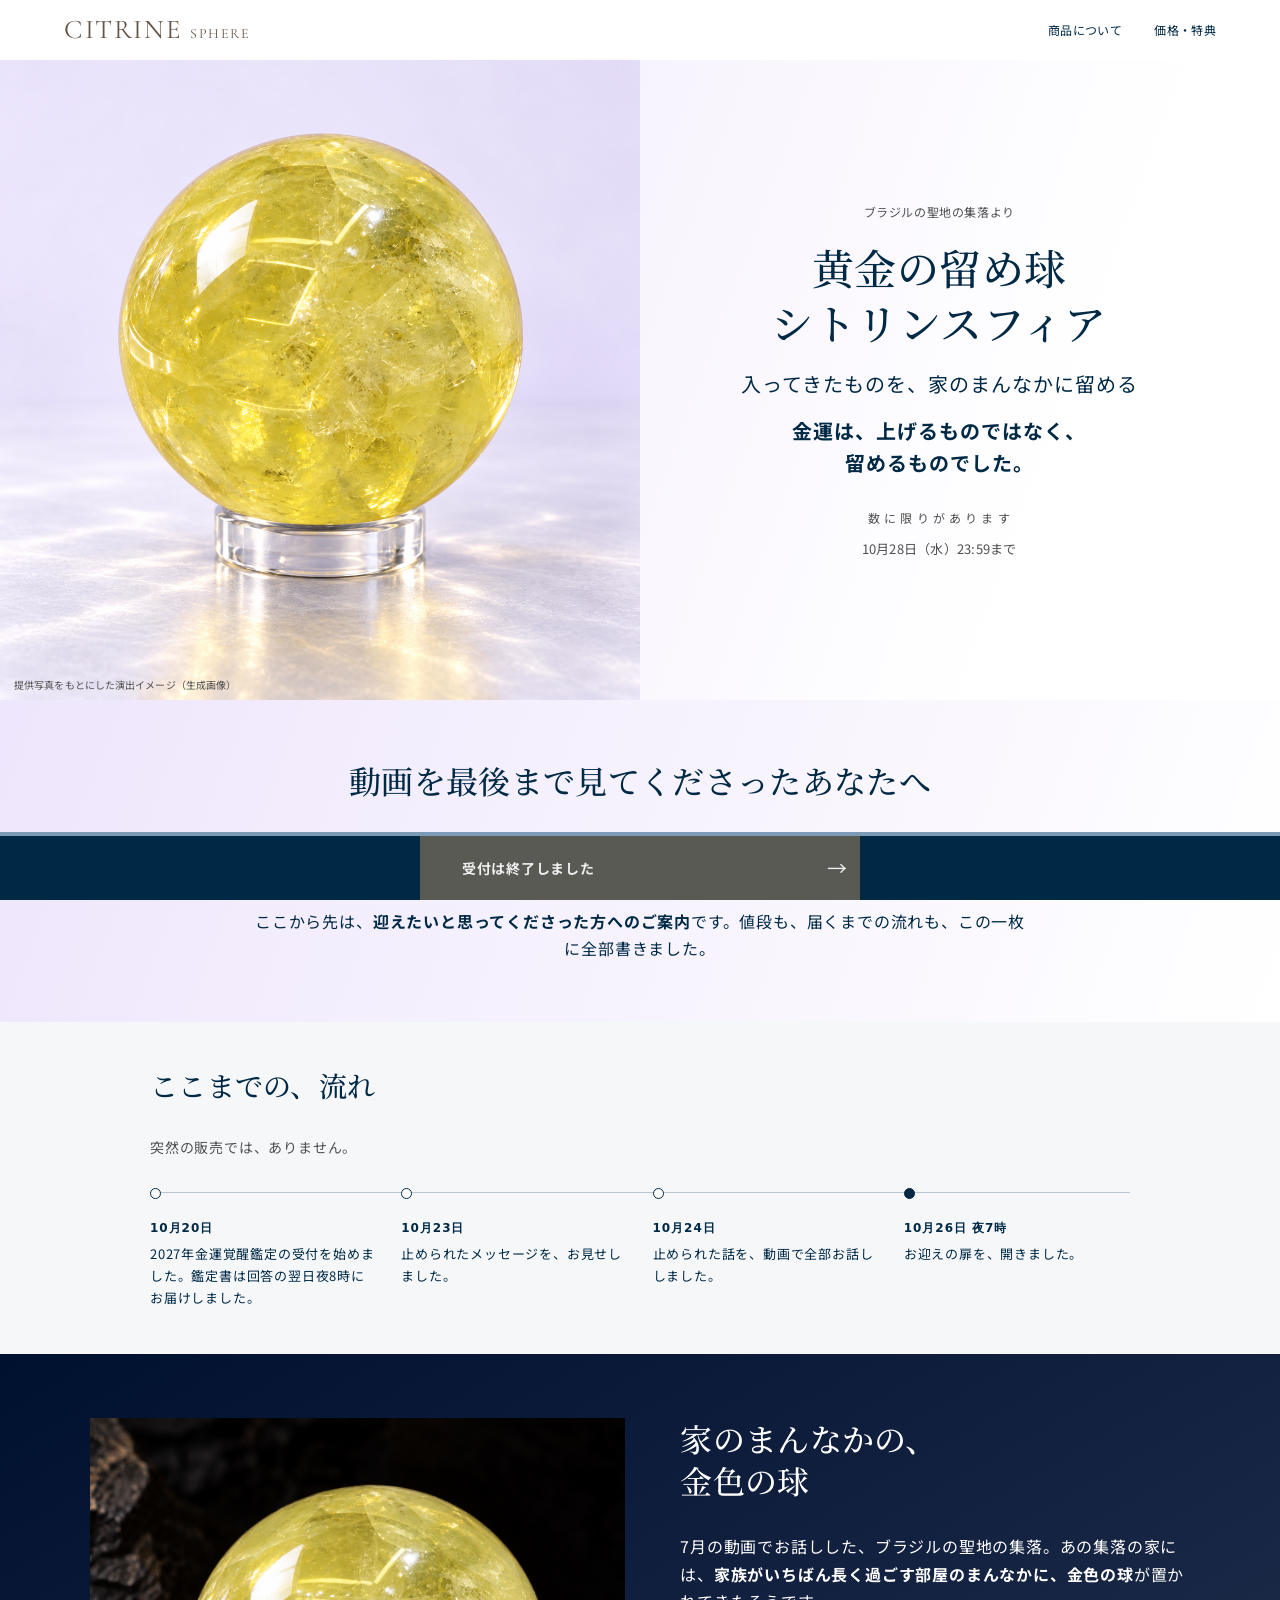
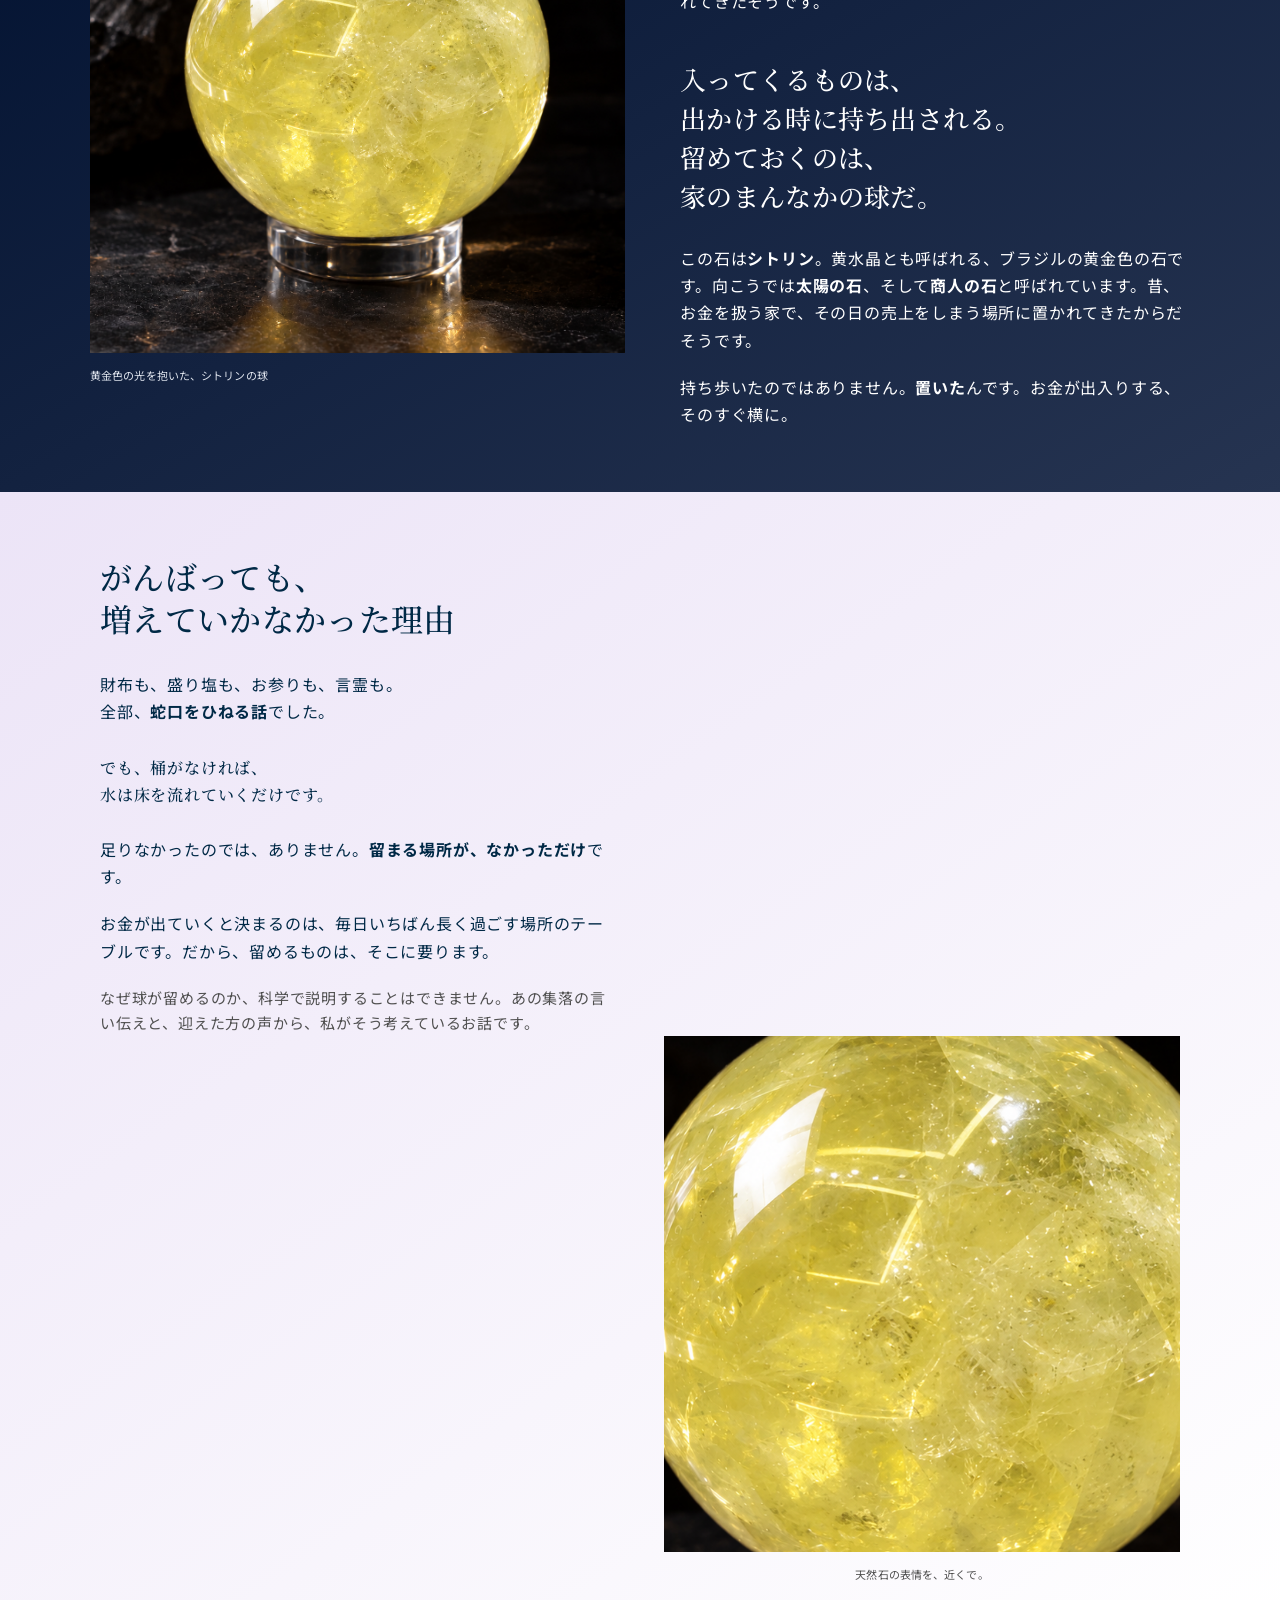
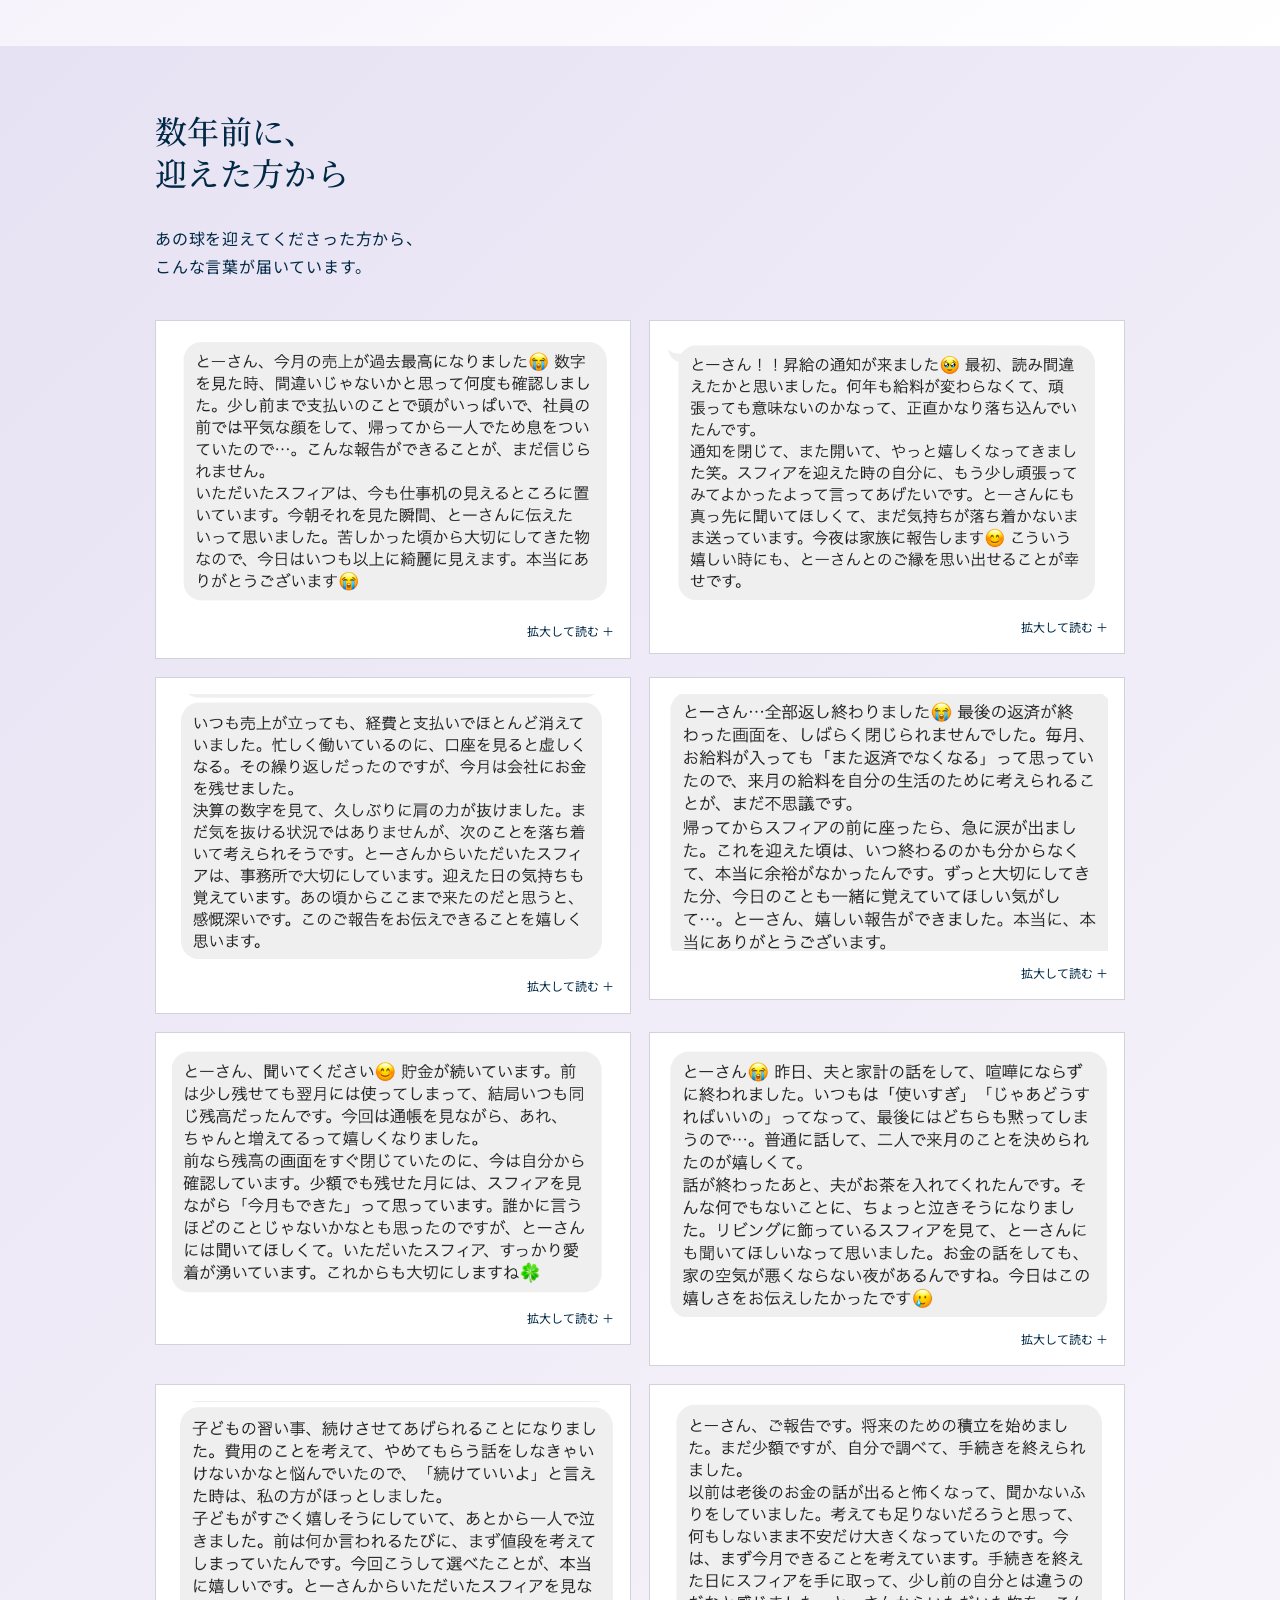
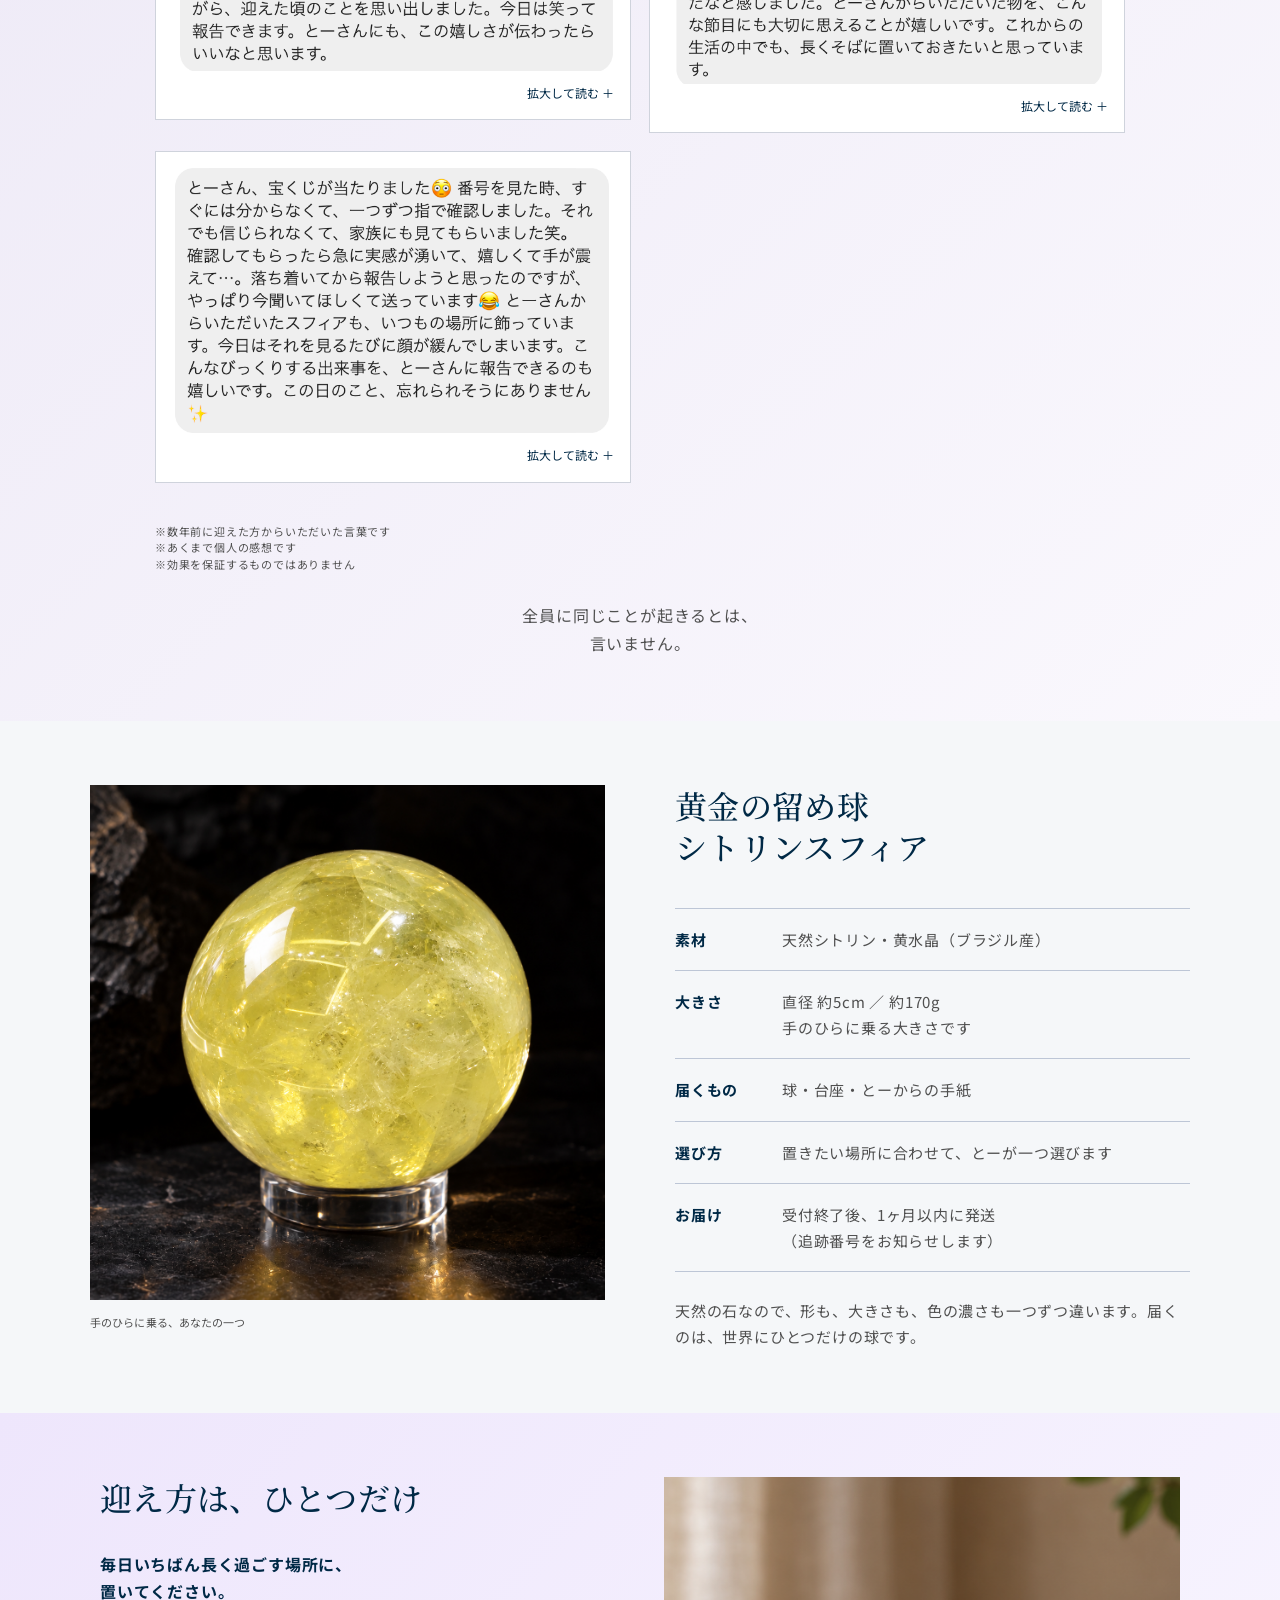
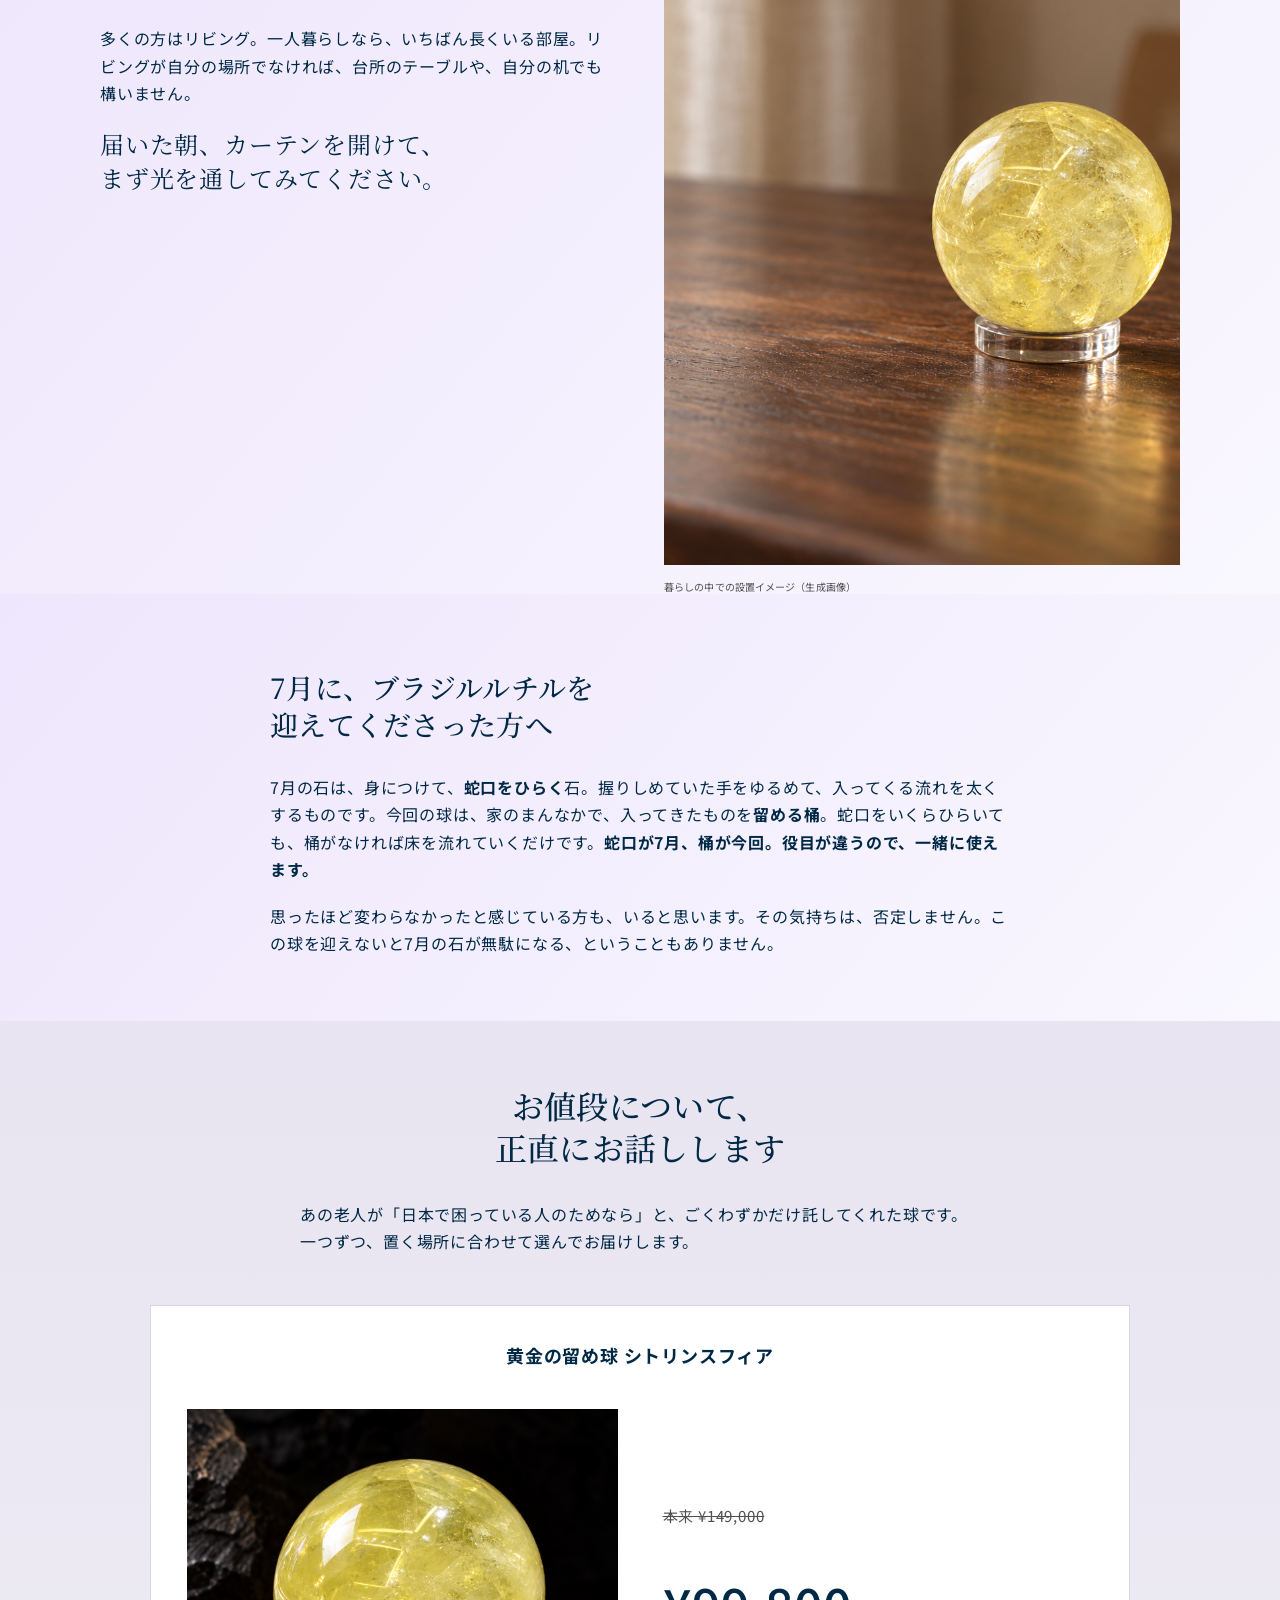
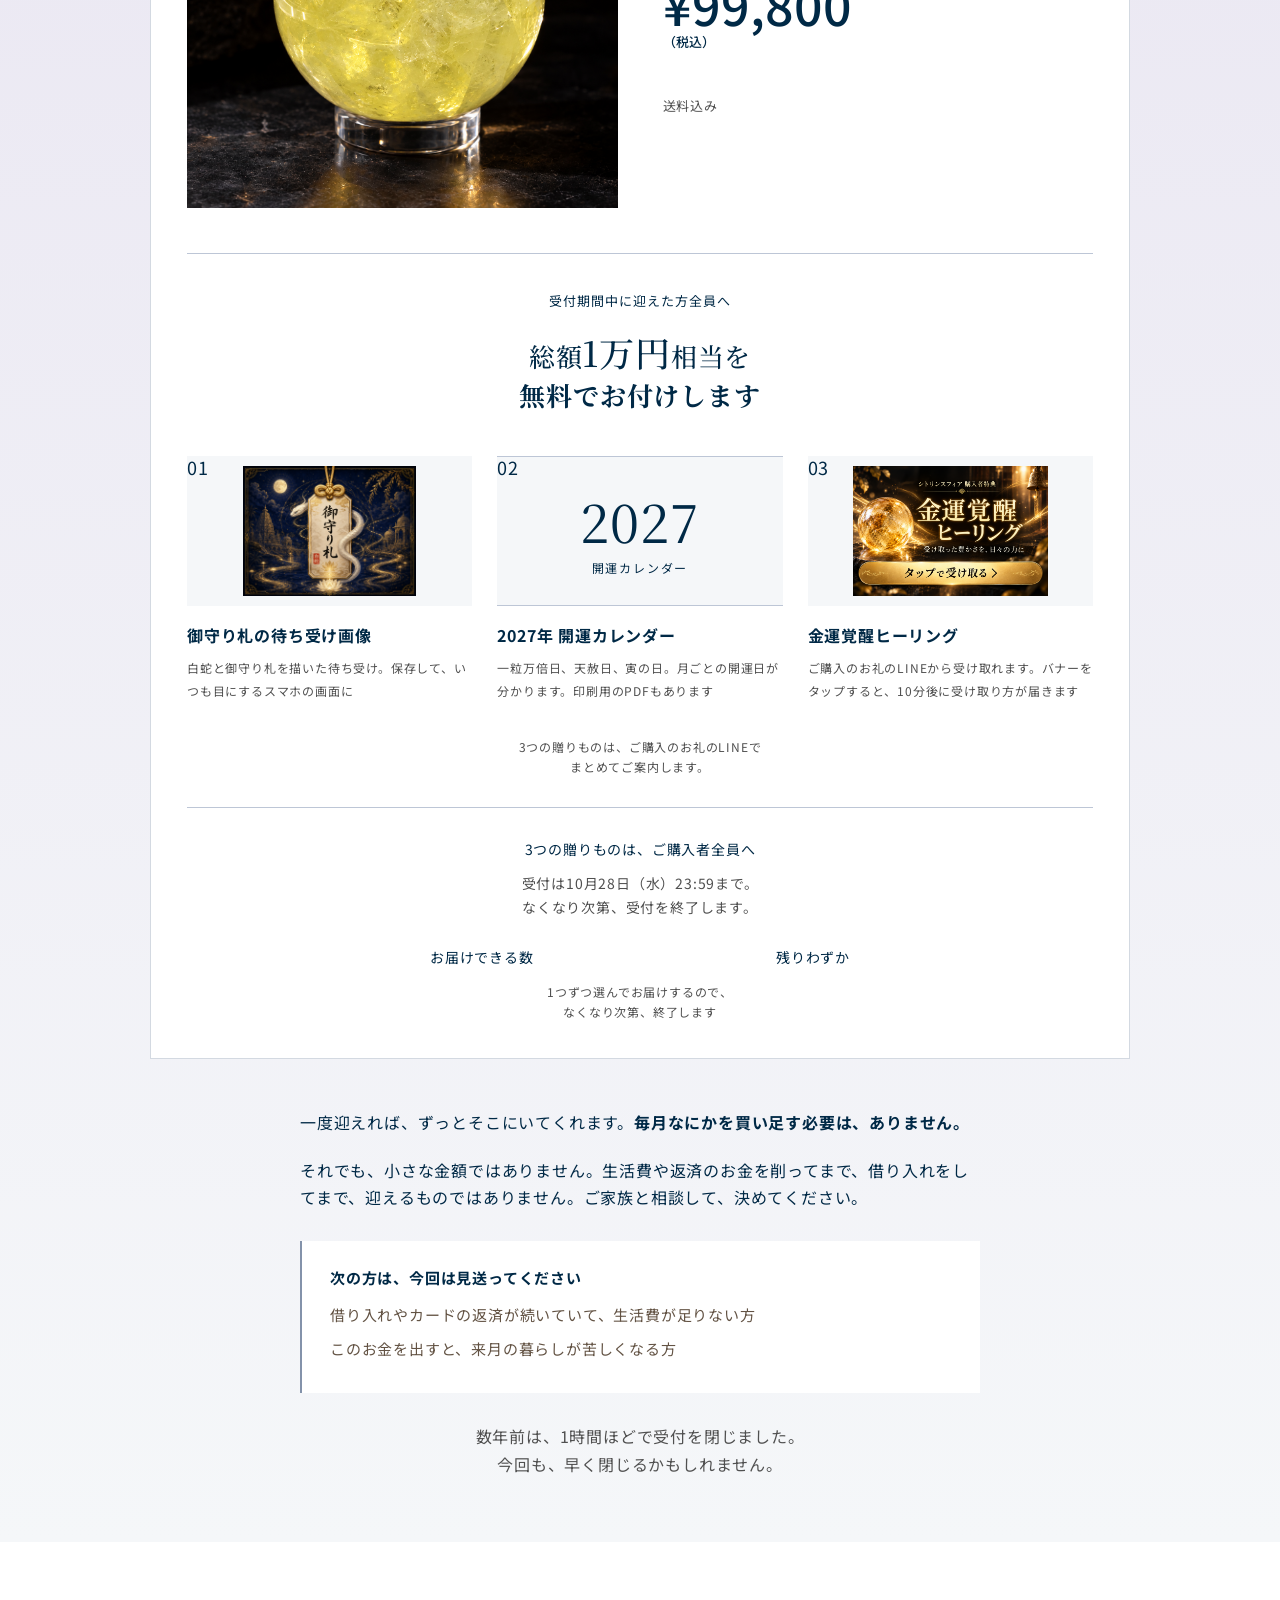
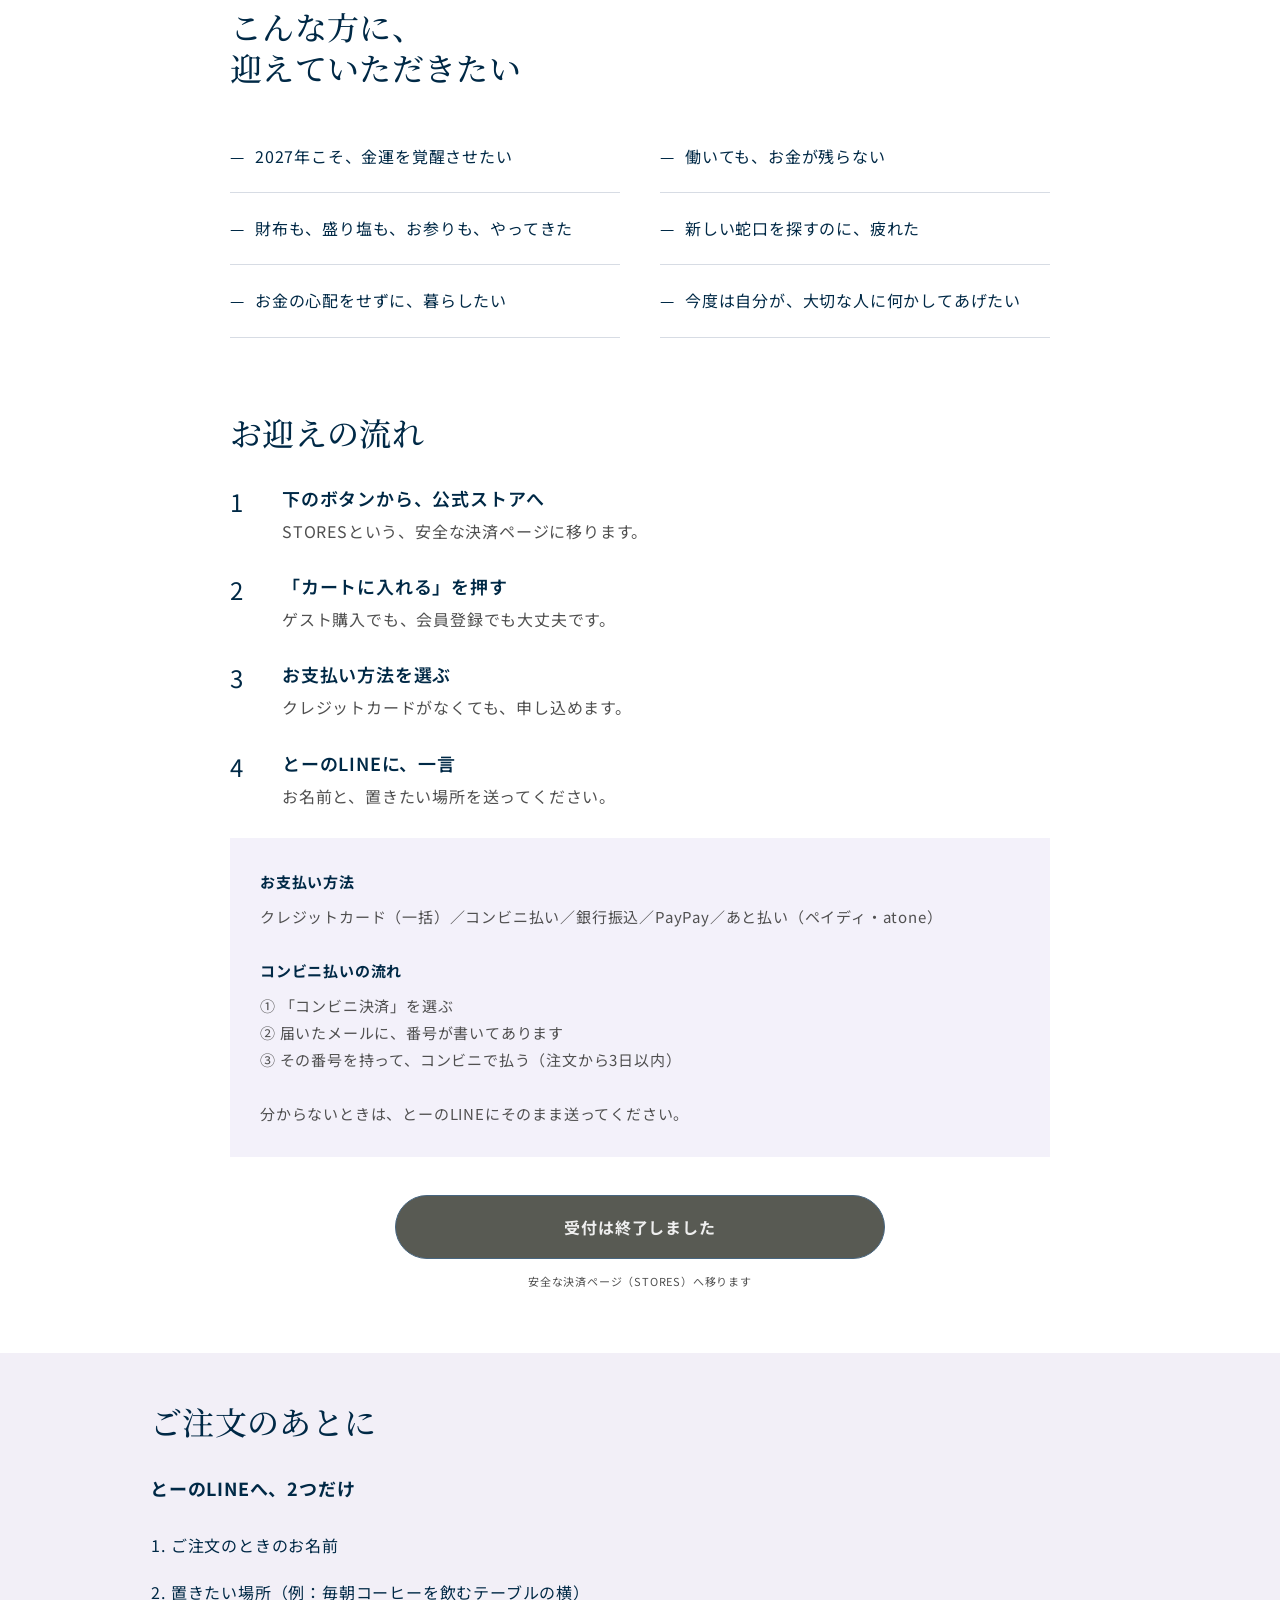
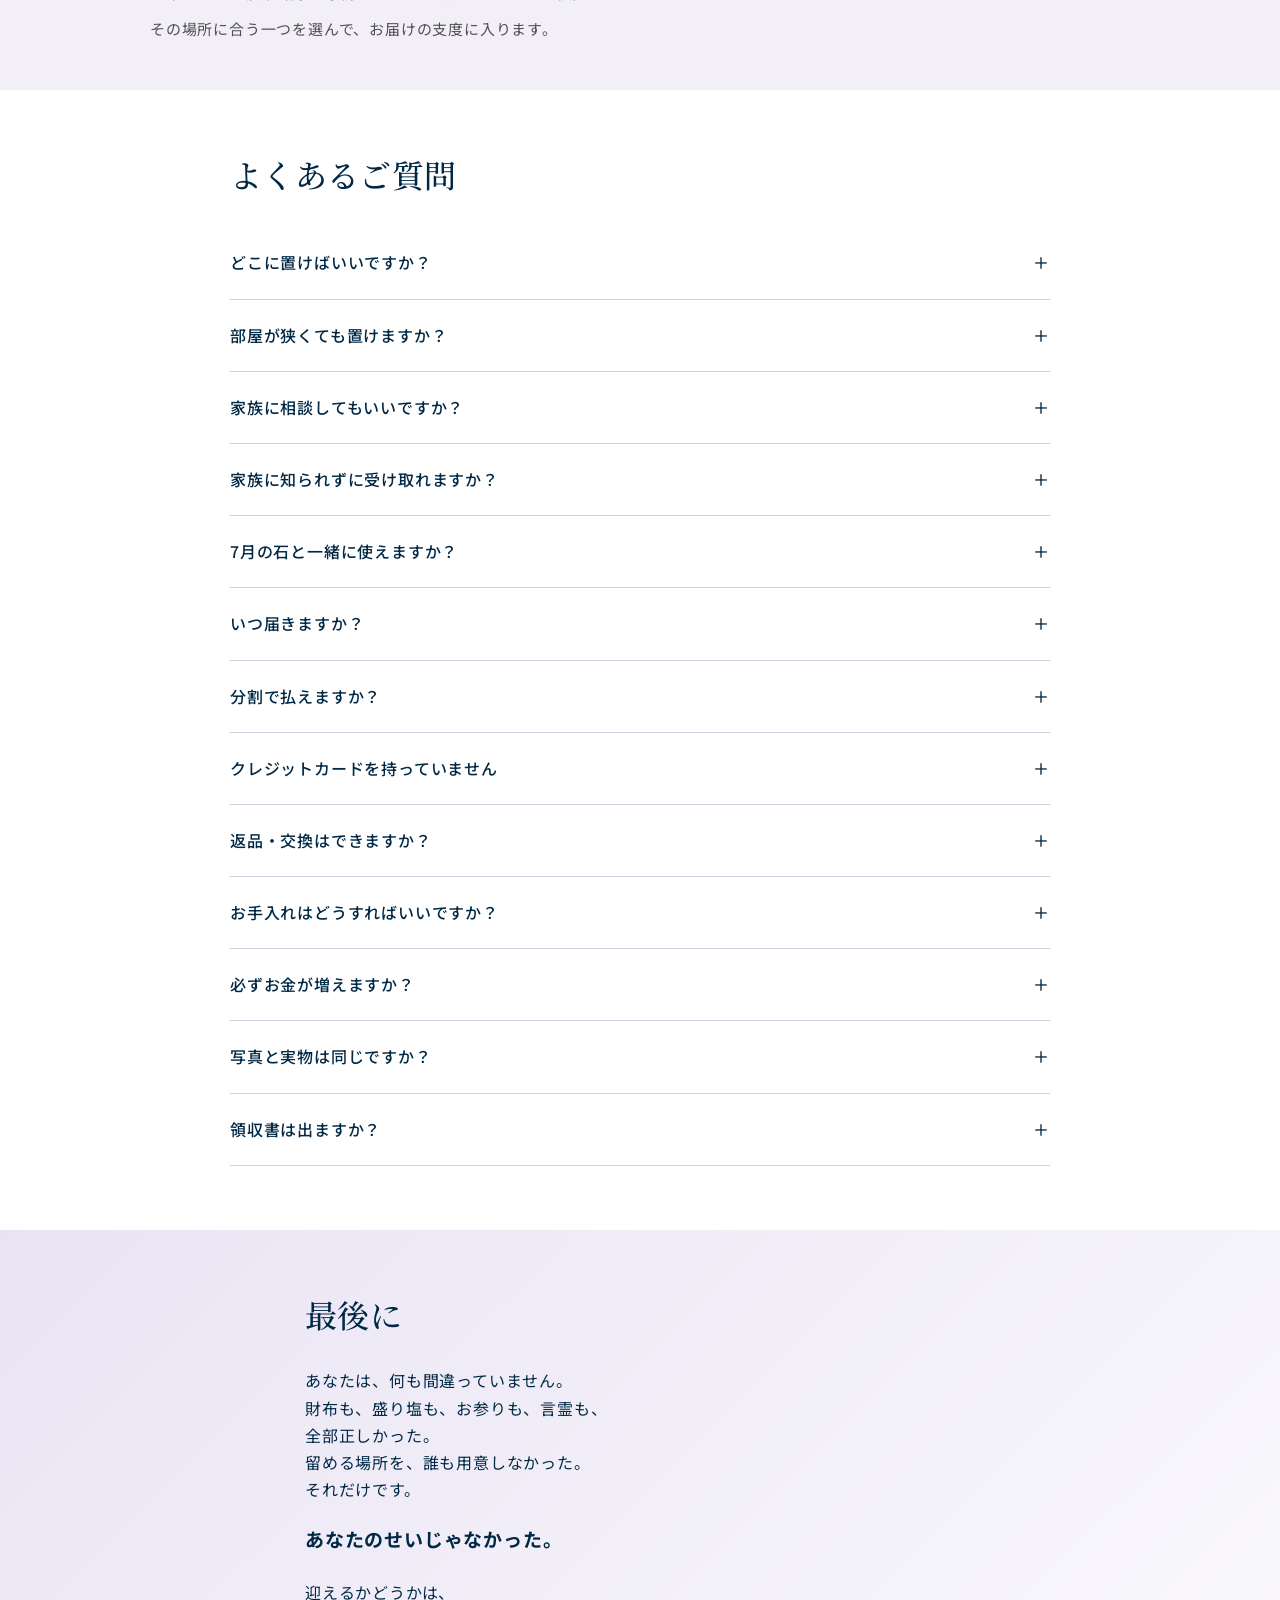
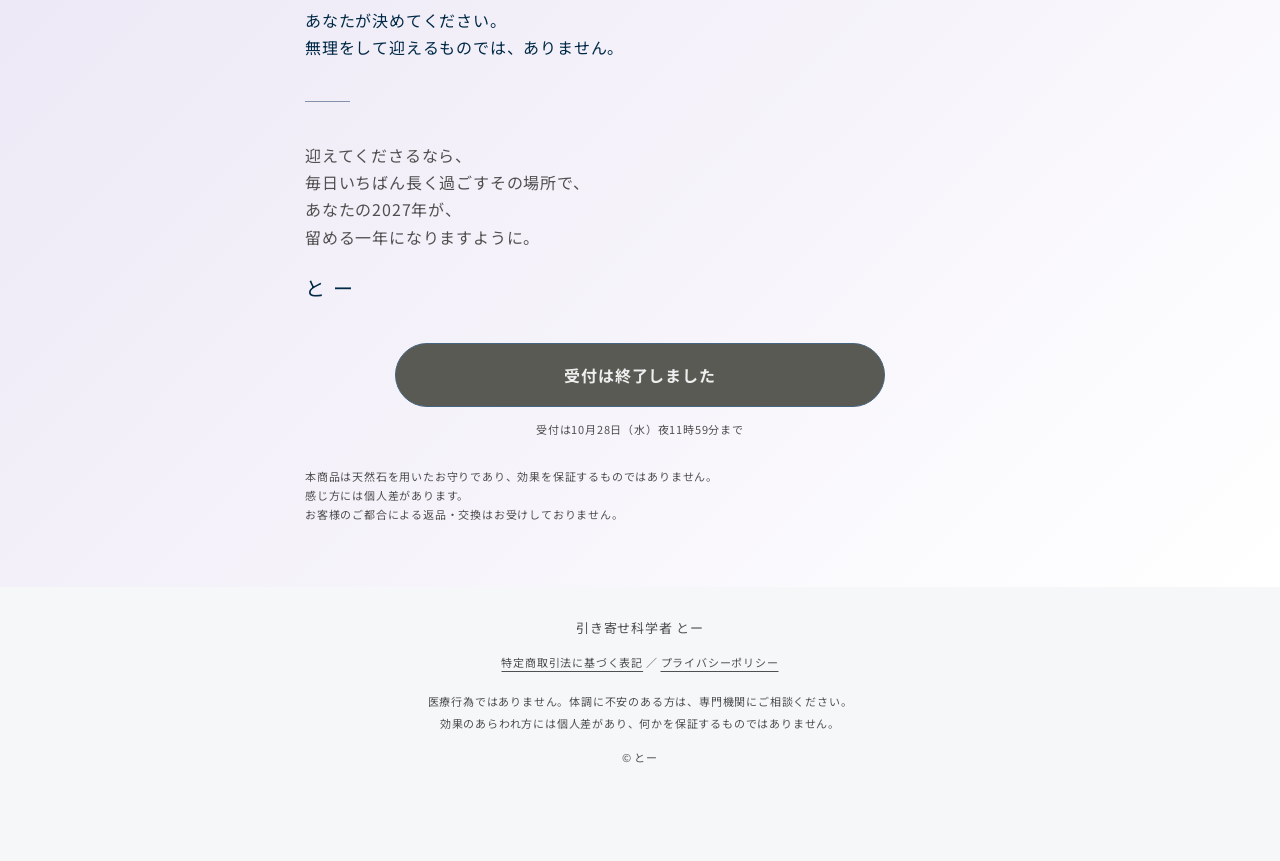
==== index.html @ 80d1092b "Refine mobile typography and layout against cosmetics reference" ====
<!doctype html>
<html lang="ja">
<head>
<meta charset="utf-8">
<meta name="viewport" content="width=device-width, initial-scale=1">
<meta name="robots" content="noindex">
<title>黄金の留め球 シトリンスフィア｜とー</title>
<link rel="preconnect" href="https://fonts.googleapis.com">
<link href="https://fonts.googleapis.com/css2?family=Noto+Serif+JP:wght@400;500;600;700&family=Noto+Sans+JP:wght@400;500;700&family=Cormorant+Garamond:wght@400;500;600&display=swap" rel="stylesheet">
<link rel="stylesheet" href="assets/editorial.css">
<link rel="stylesheet" href="assets/beauty.css">
<link rel="stylesheet" href="assets/precision.css">
</head>
<body>

<nav class="brand-nav" aria-label="ページ内ナビゲーション"><a class="wordmark" href="#top">CITRINE <span>SPHERE</span></a><div><a href="#sphere">商品について</a><a href="#price">価格・特典</a></div></nav>
<!-- HERO -->
<header class="hero" id="top">
  <img class="hero-img" src="assets/sphere_pearl_20261018.png" width="1254" height="1254" alt="提供写真をもとに背景を演出したシトリンのビジュアル（生成画像）" fetchpriority="high">
  <div class="hero-glow" aria-hidden="true"></div>
  <div class="hero-veil" aria-hidden="true"></div>
  <div class="hero-inner">
    <p class="campaign-label" aria-hidden="true">GOLDEN LIGHT, AT HOME.</p>
    <div class="hero-kicker">ブラジルの聖地の集落より</div>
    <h1 class="hero-title">黄金の留め球<br>シトリンスフィア</h1>
    <div class="hero-sub">入ってきたものを、家のまんなかに留める</div>
    <p class="hero-lead">金運は、上げるものではなく、<br>留めるものでした。</p>
    <div><span class="hero-limit">数 に 限 り が あ り ま す</span></div>
    <p class="hero-date">10月28日（水）23:59まで</p>
  </div>
  <a class="scroll-cue" href="#welcome" aria-label="ご案内を読む">SCROLL <span>↓</span></a>
<p class="image-credit">提供写真をもとにした演出イメージ（生成画像）</p>
  <div class="skirt"></div>
</header>

<main>
<section id="welcome" class="sec-a">
  <div class="wrap">
    <p class="eyebrow lat rv">TO YOU</p>
    <h2 class="rv gg">動画を最後まで<br>見てくださった<br>あなたへ</h2>
    <div class="gline"></div>
    <p class="rv">とーです。<br>最後まで見てくださって、ありがとうございます。</p>
    <p class="rv">ここから先は、<strong>迎えたいと思ってくださった方へのご案内</strong>です。値段も、届くまでの流れも、この一枚に全部書きました。</p>

  </div>
</section>
<div class="band"></div>

<section id="journey" class="sec-b">
  <div class="wrap">
    <p class="eyebrow lat rv">THE JOURNEY</p>
    <h2 class="rv">ここまでの、流れ</h2>
    <div class="gline"></div>
    <p class="rv" style="text-align:center;color:var(--moon-dim)">突然の販売では、ありません。</p>
    <div class="tl rv">
      <div class="ti"><p class="d">10月20日</p><p>2027年金運覚醒鑑定の受付を始めました。鑑定書は回答の翌日夜8時にお届けしました。</p></div>
      <div class="ti"><p class="d">10月23日</p><p>止められたメッセージを、お見せしました。</p></div>
      <div class="ti"><p class="d">10月24日</p><p>止められた話を、動画で全部お話ししました。</p></div>
      <div class="ti now"><p class="d">10月26日 夜7時</p><p>お迎えの扉を、開きました。</p></div>
    </div>

  </div>
</section>
<section id="legend" class="sec-a">
  <div class="wrap">
    <p class="eyebrow lat rv">THE LEGEND</p>
    <h2 class="rv gg">家のまんなかの、<br>金色の球</h2>
    <div class="gline"></div>
    <p class="rv">7月の動画でお話しした、ブラジルの聖地の集落。あの集落の家には、<strong>家族がいちばん長く過ごす部屋のまんなかに、金色の球</strong>が置かれてきたそうです。</p>
    <blockquote class="rv">入ってくるものは、<br>出かける時に持ち出される。<br><em>留めておくのは、<br>家のまんなかの球だ。</em></blockquote>
    <div class="ph rv"><img src="assets/sphere_hero_20261018.png" alt="シトリン内部の天然の模様と黄金色の光" loading="lazy" width="1303" height="1207"><p class="cap">黄金色の光を抱いた、シトリンの球</p></div>
    <p class="rv">この石は<strong>シトリン</strong>。黄水晶とも呼ばれる、ブラジルの黄金色の石です。向こうでは<strong>太陽の石</strong>、そして<strong>商人の石</strong>と呼ばれています。昔、お金を扱う家で、その日の売上をしまう場所に置かれてきたからだそうです。</p>
    <p class="rv">持ち歩いたのではありません。<strong>置いた</strong>んです。お金が出入りする、そのすぐ横に。</p>

  </div>
</section>
<div class="band"></div>

<section id="why" class="sec-b">
  <div class="wrap">
    <p class="eyebrow lat rv">WHY</p>
    <h2 class="rv">がんばっても、<br>増えていかなかった理由</h2>
    <div class="gline"></div>
    <div class="why-copy">    <p class="rv">財布も、盛り塩も、お参りも、言霊も。<br>全部、<strong>蛇口をひねる話</strong>でした。</p>
    <p class="qpair rv">でも、桶がなければ、<br><em>水は床を流れていくだけ</em>です。</p>
    <p class="rv">足りなかったのでは、ありません。<strong>留まる場所が、なかっただけ</strong>です。</p>
    <p class="rv">お金が出ていくと決まるのは、毎日いちばん長く過ごす場所のテーブルです。だから、留めるものは、そこに要ります。</p>
    <p class="rv" style="color:var(--moon-dim);font-size:15px">なぜ球が留めるのか、科学で説明することはできません。あの集落の言い伝えと、迎えた方の声から、私がそう考えているお話です。</p></div>
    <figure class="detail-study"><div class="detail-crop"><img src="assets/sphere_hero_20261018.png" width="1303" height="1207" loading="lazy" alt="提供された商品写真で見るシトリン内部の模様"></div><figcaption>天然石の表情を、近くで。</figcaption></figure>

  </div>
</section>
<section id="voices" class="sec-a">
  <div class="wrap">
    <p class="eyebrow lat rv">VOICE</p>
    <h2 class="rv">数年前に、<br>迎えた方から</h2>
    <div class="gline"></div>
    <p class="rv">あの球を迎えてくださった方から、<br>こんな言葉が届いています。</p>
    <div class="voices rv">
      <button class="voice-open" type="button" aria-label="お客様の声 1 を拡大"><img src="assets/voice1.png" alt="お客様から届いたメッセージ 1" loading="lazy" width="724" height="446"><span>拡大して読む ＋</span></button>
      <button class="voice-open" type="button" aria-label="お客様の声 2 を拡大"><img src="assets/voice2.png" alt="お客様から届いたメッセージ 2" loading="lazy" width="736" height="446"><span>拡大して読む ＋</span></button>
      <button class="voice-open" type="button" aria-label="お客様の声 3 を拡大"><img src="assets/voice3.png" alt="お客様から届いたメッセージ 3" loading="lazy" width="728" height="446"><span>拡大して読む ＋</span></button>
      <button class="voice-open" type="button" aria-label="お客様の声 4 を拡大"><img src="assets/voice4.png" alt="お客様から届いたメッセージ 4" loading="lazy" width="694" height="404"><span>拡大して読む ＋</span></button>
      <button class="voice-open" type="button" aria-label="お客様の声 5 を拡大"><img src="assets/voice5.png" alt="お客様から届いたメッセージ 5" loading="lazy" width="712" height="398"><span>拡大して読む ＋</span></button>
      <button class="voice-open" type="button" aria-label="お客様の声 6 を拡大"><img src="assets/voice6.png" alt="お客様から届いたメッセージ 6" loading="lazy" width="702" height="426"><span>拡大して読む ＋</span></button>
      <button class="voice-open" type="button" aria-label="お客様の声 7 を拡大"><img src="assets/voice7.png" alt="お客様から届いたメッセージ 7" loading="lazy" width="708" height="432"><span>拡大して読む ＋</span></button>
      <button class="voice-open" type="button" aria-label="お客様の声 8 を拡大"><img src="assets/voice8.png" alt="お客様から届いたメッセージ 8" loading="lazy" width="720" height="460"><span>拡大して読む ＋</span></button>
      <button class="voice-open" type="button" aria-label="お客様の声 9 を拡大"><img src="assets/voice9.png" alt="お客様から届いたメッセージ 9" loading="lazy" width="706" height="424"><span>拡大して読む ＋</span></button>
    </div>
    <p class="vnote rv">※数年前に迎えた方からいただいた言葉です<br>※あくまで個人の感想です<br>※効果を保証するものではありません</p>
    <p class="rv" style="text-align:center;color:var(--moon-dim);margin-top:30px">全員に同じことが起きるとは、<br>言いません。</p>

  </div>
</section>
<div class="band"></div>

<section id="sphere" class="sec-b">
  <div class="wrap">
    <p class="eyebrow lat rv">THE SPHERE</p>
    <h2 class="rv gg">黄金の留め球<br>シトリンスフィア</h2>
    <div class="gline"></div>
    <div class="ph rv"><img src="assets/sphere_hero_20261018.png" alt="透明な台座に置いたシトリンの球" loading="lazy" width="1303" height="1207"><p class="cap">手のひらに乗る、あなたの一つ</p></div>
    <table class="spec rv">
      <tr><th>素材</th><td>天然シトリン・黄水晶（ブラジル産）</td></tr>
      <tr><th>大きさ</th><td>直径 約5cm ／ 約170g<br>手のひらに乗る大きさです</td></tr>
      <tr><th>届くもの</th><td>球・台座・とーからの手紙</td></tr>
      <tr><th>選び方</th><td>置きたい場所に合わせて、とーが一つ選びます</td></tr>
      <tr><th>お届け</th><td>受付終了後、1ヶ月以内に発送<br>（追跡番号をお知らせします）</td></tr>
    </table>
    <p class="rv" style="color:var(--moon-dim);font-size:15px">天然の石なので、形も、大きさも、色の濃さも一つずつ違います。届くのは、世界にひとつだけの球です。</p>

  </div>
</section>
<section id="place" class="sec-a">
  <div class="wrap">
    <p class="eyebrow lat rv">HOW TO PLACE</p>
    <h2 class="rv">迎え方は、ひとつだけ</h2>
    <div class="gline"></div>
    <p class="rv" style="text-align:center;font-size:18px"><strong>毎日いちばん長く過ごす場所に、<br>置いてください。</strong></p>
    <p class="rv">多くの方はリビング。一人暮らしなら、いちばん長くいる部屋。リビングが自分の場所でなければ、台所のテーブルや、自分の机でも構いません。</p>
    <p class="rv" style="text-align:center"><em>届いた朝、カーテンを開けて、<br>まず光を通してみてください。</em></p>
<figure class="living-photo"><img src="assets/sphere_living_20261018.png" width="1536" height="1024" loading="lazy" alt="木のテーブルにシトリンを置いた暮らしのイメージ"><figcaption>暮らしの中での設置イメージ（生成画像）</figcaption></figure>

  </div>
</section>
<div class="band"></div>

<section id="july" class="sec-b">
  <div class="wrap">
    <p class="eyebrow lat rv">FOR JULY</p>
    <h2 class="rv">7月に、ブラジルルチルを<br>迎えてくださった方へ</h2>
    <div class="gline"></div>
    <p class="rv">7月の石は、身につけて、<strong>蛇口をひらく</strong>石。握りしめていた手をゆるめて、入ってくる流れを太くするものです。今回の球は、家のまんなかで、入ってきたものを<strong>留める桶</strong>。蛇口をいくらひらいても、桶がなければ床を流れていくだけです。<strong>蛇口が7月、桶が今回。役目が違うので、一緒に使えます。</strong></p>
    <p class="rv">思ったほど変わらなかったと感じている方も、いると思います。その気持ちは、否定しません。この球を迎えないと7月の石が無駄になる、ということもありません。</p>

  </div>
</section>
<section id="price" class="sec-a">
  <div class="wrap">
    <p class="eyebrow lat rv">PRICE</p>
    <h2 class="rv">お値段について、<br>正直にお話しします</h2>
    <div class="gline"></div>
    <p class="rv">あの老人が「日本で困っている人のためなら」と、ごくわずかだけ託してくれた球です。一つずつ、置く場所に合わせて選んでお届けします。</p>
    <div class="pricecard rv"><span class="corner c1"></span><span class="corner c2"></span><span class="corner c3"></span><span class="corner c4"></span>
      <p class="tag">黄金の留め球 シトリンスフィア</p>
      <div class="pcimg"><img src="assets/sphere_hero_20261018.png" alt="黄金の留め球 シトリンスフィア" width="1303" height="1207"></div>
      <p class="was">本来 ¥149,000</p>
      <p class="now gg">¥99,800<small>（税込）</small></p>
      <p class="meta">送料込み</p>

      <div class="gifts">
        <p class="gbadge">受付期間中に迎えた方全員へ</p>
        <p class="gh">総額<span class="gy">1万円</span>相当を<br><strong>無料でお付けします</strong></p>
        <ol class="glist">
          <li>
            <span class="gno">01</span><img class="gift-preview wallpaper" src="assets/gift_wallpaper_preview.png" alt="御守り札の待ち受け画像の実物" loading="lazy" width="1448" height="1086">
            <span class="gbody">
              <b>御守り札の待ち受け画像</b>
              <i>白蛇と御守り札を描いた待ち受け。保存して、いつも目にするスマホの画面に</i>
            </span>
          </li>
          <li>
            <span class="gno">02</span><div class="calendar-preview" aria-hidden="true"><span>2027</span><small>開運カレンダー</small></div>
            <span class="gbody">
              <b>2027年 開運カレンダー</b>
              <i>一粒万倍日、天赦日、寅の日。月ごとの開運日が分かります。印刷用のPDFもあります</i>
            </span>
          </li>
          <li>
            <span class="gno">03</span><img class="gift-preview" src="gifts/2027/assets/healing-banner.png" alt="金運覚醒ヒーリングの案内バナー" loading="lazy" width="1536" height="1024">
            <span class="gbody">
              <b>金運覚醒ヒーリング</b>
              <i>ご購入のお礼のLINEから受け取れます。バナーをタップすると、10分後に受け取り方が届きます</i>
            </span>
          </li>
        </ol>
        <p class="gfoot">3つの贈りものは、ご購入のお礼のLINEで<br>まとめてご案内します。</p>
      </div>

      <div class="cdbox">
        <p class="cdlabel">3つの贈りものは、ご購入者全員へ</p>
        <p class="cdnote">受付は10月28日（水）23:59まで。<br>なくなり次第、受付を終了します。</p>
        <div class="stock">
          <div class="srow"><span class="sl">お届けできる数</span><span class="sr">残りわずか</span></div>
          <div class="sbar"><i></i></div>
          <p class="snote">1つずつ選んでお届けするので、<br>なくなり次第、終了します</p>
        </div>
      </div>
    </div>
    <p class="rv" style="margin-top:34px">一度迎えれば、ずっとそこにいてくれます。<strong>毎月なにかを買い足す必要は、ありません。</strong></p>
    <p class="rv">それでも、小さな金額ではありません。生活費や返済のお金を削ってまで、借り入れをしてまで、迎えるものではありません。ご家族と相談して、決めてください。</p>
    <div class="notfor rv">
      <b>次の方は、今回は見送ってください</b>
      <ul>
        <li>借り入れやカードの返済が続いていて、生活費が足りない方</li>
        <li>このお金を出すと、来月の暮らしが苦しくなる方</li>
      </ul>
    </div>
    <p class="rv" style="text-align:center;color:var(--moon-dim)">数年前は、1時間ほどで受付を閉じました。<br>今回も、早く閉じるかもしれません。</p>

  </div>
</section>
<div class="band"></div>

<section id="for-you" class="sec-b">
  <div class="wrap">
    <p class="eyebrow lat rv">FOR YOU</p>
    <h2 class="rv">こんな方に、<br>迎えていただきたい</h2>
    <div class="gline"></div>
    <ul class="you rv">
      <li>2027年こそ、金運を覚醒させたい</li>
      <li>働いても、お金が残らない</li>
      <li>財布も、盛り塩も、お参りも、やってきた</li>
      <li>新しい蛇口を探すのに、疲れた</li>
      <li>お金の心配をせずに、暮らしたい</li>
      <li>今度は自分が、大切な人に何かしてあげたい</li>
    </ul>

  </div>
</section>
<section id="receive" class="sec-a">
  <div class="wrap">
    <p class="eyebrow lat rv">HOW TO RECEIVE</p>
    <h2 class="rv">お迎えの流れ</h2>
    <div class="gline"></div>
    <div class="step rv"><div class="n">1</div><div><h3>下のボタンから、公式ストアへ</h3><p>STORESという、安全な決済ページに移ります。</p></div></div>
    <div class="step rv"><div class="n">2</div><div><h3>「カートに入れる」を押す</h3><p>ゲスト購入でも、会員登録でも大丈夫です。</p></div></div>
    <div class="step rv"><div class="n">3</div><div><h3>お支払い方法を選ぶ</h3><p>クレジットカードがなくても、申し込めます。</p></div></div>
    <div class="step rv"><div class="n">4</div><div><h3>とーのLINEに、一言</h3><p>お名前と、置きたい場所を送ってください。</p></div></div>
    <div class="pay rv"><b>お支払い方法</b>クレジットカード（一括）／コンビニ払い／銀行振込／PayPay／あと払い（ペイディ・atone）<br><br><b>コンビニ払いの流れ</b>① 「コンビニ決済」を選ぶ<br>② 届いたメールに、番号が書いてあります<br>③ その番号を持って、コンビニで払う（注文から3日以内）<br><br>分からないときは、とーのLINEにそのまま送ってください。</div>
    <a class="cta js-cta rv" href="#">球を、お迎えする</a>
    <p class="ctasub rv">安全な決済ページ（STORES）へ移ります</p>

  </div>
</section>
<div class="band"></div>

<section id="after" class="sec-b">
  <div class="wrap">
    <p class="eyebrow lat rv">AFTER ORDER</p>
    <h2 class="rv">ご注文のあとに</h2>
    <div class="gline"></div>
    <div class="after-box rv">
      <h3>とーのLINEへ、2つだけ</h3>
      <ol><li>ご注文のときのお名前</li><li>置きたい場所（例：毎朝コーヒーを飲むテーブルの横）</li></ol>
      <p style="font-size:15px;color:var(--moon-dim);margin:0">その場所に合う一つを選んで、お届けの支度に入ります。</p>
    </div>

  </div>
</section>
<section id="faq" class="sec-a">
  <div class="wrap">
    <p class="eyebrow lat rv">Q &amp; A</p>
    <h2 class="rv">よくあるご質問</h2>
    <div class="gline"></div>
    <div class="rv">
    <details><summary>どこに置けばいいですか？</summary><div class="a"><p>毎日いちばん長く過ごす場所です。ご注文のあとに教えていただければ、合う一つを選びます。</p></div></details>
    <details><summary>部屋が狭くても置けますか？</summary><div class="a"><p>小さなテーブルの上にも置けます。転がらないよう台座にのせ、安定した場所を選んでください。</p></div></details>
    <details><summary>家族に相談してもいいですか？</summary><div class="a"><p>ぜひ、相談してから決めてください。受付は<b>10月28日（水）夜11時59分</b>までです。</p></div></details>
    <details><summary>家族に知られずに受け取れますか？</summary><div class="a"><p>送り状の品名は「雑貨」でお送りします。</p></div></details>
    <details><summary>7月の石と一緒に使えますか？</summary><div class="a"><p>使えます。役目が違います。</p></div></details>
    <details><summary>いつ届きますか？</summary><div class="a"><p>受付終了後、1ヶ月以内に発送します。発送したら、追跡番号をお知らせします。</p></div></details>
    <details><summary>分割で払えますか？</summary><div class="a"><p>分割払いはありません。カード会社で分割やリボに変えられる場合もありますが、手数料がかかります。<b>生活に響くなら、今回は見送ってください。</b></p></div></details>
    <details><summary>クレジットカードを持っていません</summary><div class="a"><p>コンビニ払い・銀行振込・PayPay・あと払い（ペイディ・atone）で申し込めます。</p></div></details>
    <details><summary>返品・交換はできますか？</summary><div class="a"><p>置く場所に合わせて一つずつ選ぶため、お客様のご都合による返品・交換はできません。迷いがあるうちは、無理に迎えないでください。</p><p>届いたときの破損は、到着後7日以内にLINEでご連絡ください。責任を持って対応します。</p></div></details>
    <details><summary>お手入れはどうすればいいですか？</summary><div class="a"><p>やわらかい布で、ときどき拭いてください。落とすと欠けることがあるので、台座に置いてお使いください。</p></div></details>
    <details><summary>必ずお金が増えますか？</summary><div class="a"><p>正直にお答えします。<b>何かを保証するものではありません。</b>ブラジルの集落で家のまんなかに置かれてきた天然のシトリン（黄水晶）を、あの集落の言い伝えとともにお届けするお守りです。感じ方には個人差があります。</p></div></details>
    <details><summary>写真と実物は同じですか？</summary><div class="a"><p>天然の石なので、一つずつ違います。写真はイメージです。</p></div></details>
    <details><summary>領収書は出ますか？</summary><div class="a"><p>発行していません。STORESの注文確認メールを、控えとしてお使いください。</p></div></details>
    </div>

  </div>
</section>
<div class="band"></div>

<section id="closing" class="sec-b last">
  <div class="wrap">
    <p class="eyebrow lat rv">FROM TO-</p>
    <h2 class="rv gg">最後に</h2>
    <div class="gline"></div>
    <p class="rv">あなたは、何も間違っていません。<br>財布も、盛り塩も、お参りも、言霊も、<br>全部正しかった。<br>留める場所を、誰も用意しなかった。<br>それだけです。</p>
    <p class="rv" style="font-size:19px"><strong>あなたのせいじゃなかった。</strong></p>
    <p class="rv">迎えるかどうかは、<br>あなたが決めてください。<br>無理をして迎えるものでは、ありません。</p>
    <div class="orn rv"><i></i></div>
    <p class="rv" style="color:var(--moon-dim)">迎えてくださるなら、<br>毎日いちばん長く過ごすその場所で、<br>あなたの2027年が、<br>留める一年になりますように。</p>
    <p class="rv" style="letter-spacing:.4em;color:var(--gold-hi);font-size:20px">とー</p>
    <a class="cta js-cta rv" href="#">球を、お迎えする</a>
    <p class="ctasub rv">受付は10月28日（水）夜11時59分まで</p>
    <p class="legal rv">本商品は天然石を用いたお守りであり、効果を保証するものではありません。<br>感じ方には個人差があります。<br>お客様のご都合による返品・交換はお受けしておりません。</p>
  </div>
</section>

</main>
<footer>
  <div class="wrap">
    <p style="font-size:13px;color:var(--moon-dim);margin-bottom:14px">引き寄せ科学者 とー</p>
    <a href="https://pmsdqb4c2p0emj0yagvc.stores.jp/tokushoho">特定商取引法に基づく表記</a> ／
    <a href="https://pmsdqb4c2p0emj0yagvc.stores.jp/privacy_policy">プライバシーポリシー</a>
    <p style="margin-top:18px;line-height:2">医療行為ではありません。体調に不安のある方は、専門機関にご相談ください。<br>効果のあらわれ方には個人差があり、何かを保証するものではありません。</p>
    <p style="margin-top:10px">© とー</p>
  </div>
</footer>

<div class="bar">
  <a class="js-cta" href="#">¥99,800で迎える<span class="s">（税込・送料込み）</span></a>
</div>

<dialog id="voice-dialog" aria-label="お客様の声を拡大表示"><div class="dialog-toolbar"><span>左右に動かして読めます</span><button type="button" class="dialog-close" aria-label="閉じる">閉じる ×</button></div><div class="voice-scroll" tabindex="0" aria-label="拡大したメッセージ。左右にスクロールできます"><img alt="拡大したお客様のメッセージ"></div></dialog>
<script>
// STORESの商品URLを入れる
const STORE_URL = "https://pmsdqb4c2p0emj0yagvc.stores.jp/items/6ac9c3635633c5f59ec26d10";
const OPEN  = new Date("2026-10-26T19:00:00+09:00");
const CLOSE = new Date("2026-10-28T23:59:59+09:00");
function setCta(){
  const now = new Date();
  document.querySelectorAll(".js-cta").forEach(a=>{
    const isBar = a.closest(".bar");
    // 2026-10-10 ユーザー決定: 配信は10/26に出すので、LPは常に購入できる状態にする
    if(false){
      a.classList.add("off"); a.removeAttribute("href");
      a.textContent = "10/26（月）夜7時から受付";
    }else if(now > CLOSE){
      a.classList.add("off"); a.removeAttribute("href");
      a.textContent = "受付は終了しました";
    }else{
      a.classList.remove("off"); a.href = STORE_URL;
    }
  });
}
setCta(); setInterval(setCta, 30000);
/* Reveal animations are intentionally disabled for immediate readability. */
const io = new IntersectionObserver(es=>{es.forEach(e=>{if(e.isIntersecting){e.target.classList.add('on');io.unobserve(e.target)}})},{threshold:.12});
document.querySelectorAll('.rv,.tl').forEach(el=>io.observe(el));

const voiceDialog = document.getElementById('voice-dialog');
document.querySelectorAll('.voice-open').forEach(button => button.addEventListener('click', () => {
  const source = button.querySelector('img');
  voiceDialog.querySelector('img').src = source.src;
  voiceDialog.querySelector('img').alt = source.alt;
  voiceDialog.showModal();
}));
voiceDialog.querySelector('.dialog-close').addEventListener('click', () => voiceDialog.close());
voiceDialog.addEventListener('click', event => { if(event.target === voiceDialog) voiceDialog.close(); });
</script>
</body>
</html>
---- assets/editorial.css ----
:root{--ink:#171713;--ink2:#22221c;--moon:#eeebe2;--moon-dim:#bdb9ac;--gold:#b49a62;--gold-hi:#e2c990;--line:rgba(152,132,89,.3);--body:"Shippori Mincho B1",serif;--disp:"Zen Old Mincho",serif}
*{box-sizing:border-box;margin:0;padding:0}
html{scroll-behavior:smooth;scroll-padding-bottom:110px}
body{background:var(--ink);color:var(--moon);font-family:var(--body);font-size:17px;line-height:2.15;letter-spacing:.045em;-webkit-font-smoothing:antialiased;padding-bottom:90px}
img{display:block;max-width:100%;height:auto}a{color:inherit}button{font:inherit}p{margin-bottom:1.6em}p:last-child{margin-bottom:0}strong{font-weight:600;color:var(--gold-hi)}em{font-style:normal;color:var(--gold-hi)}
.wrap{max-width:760px;padding:0 40px;margin:auto}section{padding:110px 0;position:relative}.sec-a,.sec-b{background:none}
h2{font-family:var(--disp);font-size:clamp(27px,3vw,38px);line-height:1.65;letter-spacing:.1em;font-weight:500;margin:0 0 30px;text-wrap:balance}
.eyebrow{font-family:"Cormorant Garamond",serif;font-size:13px;letter-spacing:.24em;color:var(--gold);margin-bottom:20px;line-height:1.4}
.gline{width:42px;height:1px;background:var(--gold);margin:0 0 36px}.band{display:none}.rv{opacity:1;transform:none}.gg{color:var(--gold-hi)}
.hero{position:relative;min-height:800px;height:calc(100svh - 82px);max-height:1100px;background:#100f0d;overflow:hidden;display:flex;align-items:center}
.hero-img{position:absolute;right:0;top:0;width:58%;height:100%;object-fit:cover;object-position:center 65%}
.hero-veil{position:absolute;inset:0;background:linear-gradient(90deg,#100f0d 0%,#100f0d 32%,rgba(16,15,13,.5) 48%,transparent 65%);pointer-events:none}
.hero-glow,.skirt{display:none}.hero-inner{position:relative;z-index:1;width:52%;padding:40px 0 70px max(6vw,32px)}
.hero-kicker{font-size:13px;letter-spacing:.25em;color:#ccc2a9;margin-bottom:38px}
.hero-title{font-family:var(--disp);font-size:clamp(31px,3.5vw,54px);line-height:1.7;font-weight:500;letter-spacing:.1em;color:#f0e9d6;margin-bottom:24px;white-space:nowrap}
.hero-sub{font-size:14px;letter-spacing:.1em;margin-bottom:42px;color:#d4cbb9}.hero-lead{font-size:21px;line-height:2;letter-spacing:.12em;margin-bottom:36px}.hero-limit{font-size:12px;color:#e2c990;border-top:1px solid #655639;padding-top:20px}.hero-date{font-size:13px;color:#c4beaf;margin-top:12px}
.scroll-cue{position:absolute;bottom:32px;left:6vw;font-family:"Cormorant Garamond",serif;font-size:11px;letter-spacing:.2em;text-decoration:none;color:#c4beaf}.scroll-cue span{margin-left:22px}
#welcome,#journey,#why,#voices,#place,#july,#for-you,#receive,#after,#faq{--moon:#34362f;--moon-dim:#65675d;--gold:#89713d;--gold-hi:#675125;color:var(--moon);background:#f3f0e8}
#welcome{padding:120px 0 80px}#welcome .wrap{max-width:800px;border-left:1px solid #b8a57c;padding-left:60px}#welcome h2 br:nth-child(2){display:none}
#journey{padding-top:40px;padding-bottom:90px}#journey .wrap{border-top:1px solid #d8d2c3;padding-top:45px}#journey h2{font-size:26px}#journey .gline{display:none}
.tl{margin-top:32px;border-left:1px solid #b8a57c;padding-left:30px}.ti{position:relative;padding:0 0 25px}.ti:last-child{padding-bottom:0}.ti:before{content:"";position:absolute;left:-35px;top:12px;width:9px;height:9px;background:#f3f0e8;border:1px solid #8c784b;border-radius:50%}.ti.now:before{background:#8c784b}.tl .d{font-family:system-ui,sans-serif;font-size:12px;letter-spacing:.08em;color:#756037;margin-bottom:5px}.tl p{font-size:15px;margin:0}
#legend .wrap,#sphere .wrap{max-width:1100px}#legend .wrap{display:grid;grid-template-columns:1fr 1fr;column-gap:70px;align-items:start}#legend .eyebrow,#legend h2,#legend .gline,#legend .wrap>p,#legend blockquote{grid-column:2}#legend .ph{grid-column:1;grid-row:1/8;margin:0;position:sticky;top:45px}
.ph{margin:36px 0}.ph img{width:100%}.ph .cap,figcaption{font-size:12px;color:var(--moon-dim);letter-spacing:.03em;line-height:1.8;padding-top:14px;text-align:left}
blockquote{font-family:var(--disp);font-size:23px;line-height:1.9;border-left:1px solid var(--gold);padding:6px 0 6px 28px;margin:32px 0 38px}
#why{background:#e8e3d7}#why .qpair{font-family:var(--disp);font-size:26px;line-height:1.8;margin:32px 0;padding:26px 0;border-top:1px solid #c8bfa9;border-bottom:1px solid #c8bfa9}
#voices .wrap{max-width:1050px}.voices{display:grid;grid-template-columns:1fr 1fr;gap:24px;margin:40px 0}.voice-open{border:1px solid #dcd6c9;background:#fff;padding:18px;cursor:zoom-in;align-self:start;color:#5c5e53;text-align:left}.voice-open img{width:100%}.voice-open span{display:block;margin-top:12px;font-size:12px;text-align:right}.voice-open:hover{border-color:#89713d}.vnote{font-size:13px;color:var(--moon-dim);line-height:1.85}
#sphere .wrap{display:grid;grid-template-columns:1fr 1fr;column-gap:70px;align-items:start}#sphere .eyebrow,#sphere h2,#sphere .gline{grid-column:1/-1}#sphere .ph{grid-column:1;grid-row:4/6;margin:0}#sphere .spec,#sphere .wrap>p:last-child{grid-column:2}
.spec{width:100%;border-collapse:collapse;border-top:1px solid var(--line);font-size:15px;margin:0 0 26px}.spec th,.spec td{padding:19px 0;border-bottom:1px solid var(--line);vertical-align:top;text-align:left}.spec th{width:92px;color:var(--gold-hi);font-weight:500}.spec td{color:var(--moon-dim);line-height:1.9}.spec th+td{padding-left:15px}
#place .wrap{max-width:1000px}#place .wrap>p:not(.eyebrow){max-width:650px;margin-left:auto;margin-right:auto}#place .living-photo{margin:50px -40px 0}#place .living-photo img{width:100%;aspect-ratio:3/2;object-fit:cover}#place figcaption{padding-left:40px}#july{padding-top:0}#july .wrap{border-top:1px solid #d6cdbb;padding-top:65px}#july h2{font-size:27px}
#price .wrap{max-width:900px}#price .wrap>p:not(.eyebrow),#price .notfor{max-width:680px;margin-left:auto;margin-right:auto}.pricecard{margin:50px 0;padding:50px;background:#24251f;text-align:center;border:1px solid #514c3d}.corner{display:none}.pricecard .tag{font-size:16px;margin-bottom:25px;color:#e3d9c1}.pcimg{width:280px;margin:0 auto 28px}.pcimg img{width:100%}.pricecard .was{font-size:15px;color:var(--moon-dim);text-decoration:line-through;margin:0 0 8px}.pricecard .now{font-family:"Cormorant Garamond",serif;font-size:72px;line-height:1.2;color:#f1e7cd;letter-spacing:0;margin:0}.pricecard .now small{font-family:var(--body);font-size:15px}.pricecard .meta{font-size:13px;margin-top:10px;color:var(--moon-dim)}
.gifts{margin-top:45px;padding-top:36px;border-top:1px solid #514c3d}.gbadge{font-size:13px;letter-spacing:.08em;color:#cbbd9d;margin-bottom:16px}.gh{font-size:22px;line-height:1.8}.gy{font-size:1.35em}.glist{list-style:none;margin:28px 0 0;padding:0;text-align:left}.glist li{display:flex;gap:22px;border-top:1px solid #514c3d;padding:25px 0}.gno{font-family:"Cormorant Garamond",serif;font-size:30px;color:#bea774;line-height:1.3}.gbody{display:flex;flex-direction:column;gap:8px}.gbody b{font-size:18px;font-weight:500;color:#f1e7cd}.gbody i{font-size:14px;font-style:normal;color:var(--moon-dim);line-height:1.9}.gfoot{font-size:13px;color:var(--moon-dim)}.cdbox{border-top:1px solid #514c3d;padding-top:30px;margin-top:30px}.cdlabel{font-size:14px;color:#dfd2b2;margin-bottom:10px}.cdnote{font-size:14px;color:var(--moon-dim)}.stock{margin:26px auto 0;max-width:420px}.srow{display:flex;justify-content:space-between;gap:10px;font-size:14px}.sr{color:var(--gold-hi)}.sbar{display:none}.snote{font-size:12px;margin-top:12px;color:var(--moon-dim)}
.notfor{padding:24px 28px;margin-top:30px;margin-bottom:30px;border-left:2px solid #a98f7a;background:#27251f;font-size:15px}.notfor b{display:block;margin-bottom:12px;color:#d7bba4}.notfor ul{list-style:none}.notfor li{margin:8px 0}
.you{list-style:none}.you li{padding:22px 0 22px 25px;border-bottom:1px solid #d8d2c3;position:relative}.you li:before{content:"—";position:absolute;left:0;color:#89713d}#receive{padding-top:0}.step{display:flex;gap:24px;margin:28px 0}.step .n{font-family:"Cormorant Garamond",serif;font-size:32px;line-height:1.4;color:#89713d;min-width:28px}.step h3{font-size:18px;font-weight:600;margin-bottom:6px}.step p{font-size:15px;color:var(--moon-dim)}.pay{background:#e9e5da;border:1px solid #d6cebb;padding:30px;font-size:15px;line-height:2}.pay b{display:block;color:#675125;margin-bottom:8px;font-size:15px}
.cta{display:block;max-width:490px;margin:38px auto 14px;padding:23px 25px;background:#bca16b;color:#171713;text-align:center;text-decoration:none;font-size:19px;font-weight:600;letter-spacing:.12em;transition:background .2s}.cta:hover,.bar a:hover{background:#dbc392}.ctasub{font-size:12px;text-align:center;color:var(--moon-dim)}.cta.off,.bar a.off{background:#585a53;color:#eee;pointer-events:none}
#after{background:#e8e3d7;padding:70px 0}.after-box h3{font-size:19px;margin-bottom:20px}.after-box ol{padding-left:1.3em}.after-box li{padding:10px 0;font-size:16px}.warn{border-left:2px solid #a68169;padding-left:18px;margin-top:24px;font-size:14px;color:#735c49}
#faq .wrap{max-width:900px}details{border-bottom:1px solid #d3cebf}summary{cursor:pointer;list-style:none;position:relative;padding:25px 35px 25px 0;font-size:17px;line-height:1.8;font-weight:500}summary::-webkit-details-marker{display:none}summary:after{content:"＋";position:absolute;right:0;top:25px;color:#89713d}details[open] summary:after{content:"−"}.a{padding:0 30px 25px 0;color:var(--moon-dim);font-size:15px}.a p{margin-bottom:15px}
#closing{padding:110px 0 70px;background:#1e211b}#closing .wrap{max-width:700px}#closing h2{font-size:36px}#closing .orn{width:45px;height:1px;background:#82704b;margin:40px 0}.legal{font-size:12px;color:#b4b3a6;line-height:2;margin-top:30px}.bar{position:fixed;bottom:0;left:0;right:0;z-index:20;padding:12px 24px calc(12px + env(safe-area-inset-bottom));background:rgba(23,23,19,.97);border-top:1px solid #57503f;display:flex;justify-content:center}.bar a{display:flex;justify-content:center;align-items:center;gap:14px;width:480px;background:#c4aa73;color:#171713;text-decoration:none;padding:14px 18px;font-size:16px;font-weight:600;transition:background .2s}.bar .s{font-size:11px}footer{font-size:12px;color:#b4b3a6;text-align:center;padding:35px 0 45px}footer a{text-underline-offset:4px}
:focus-visible{outline:3px solid #ba913f;outline-offset:5px}dialog{margin:auto;border:0;padding:60px 25px 25px;background:#fff;color:#333;max-width:min(900px,94vw);max-height:90svh;overflow:auto}dialog::backdrop{background:rgba(0,0,0,.8)}dialog img{width:100%;min-width:250px}.dialog-close{position:sticky;top:0;display:block;margin:-45px 0 20px auto;padding:8px 16px;border:1px solid #c8bfa9;background:#f3f0e8;cursor:pointer;font-size:14px}
@media(min-width:1000px){#welcome h2 br{display:none}#journey .tl{display:grid;grid-template-columns:1fr 1fr;gap:30px}.ti{padding-bottom:0}}
@media(max-width:700px){body{font-size:16px;line-height:2.1;letter-spacing:.03em}.wrap{padding:0 26px}section{padding:75px 0}h2{font-size:27px;margin-bottom:24px}.eyebrow{font-size:12px;margin-bottom:16px}.gline{margin-bottom:28px}.hero{height:auto;min-height:860px;max-height:none;align-items:flex-start}.hero-img{width:100%;height:100%;object-position:center bottom;object-fit:cover}.hero-veil{background:linear-gradient(180deg,rgba(10,10,8,.2),transparent 55%,rgba(10,10,8,.1))}.hero-inner{width:100%;padding:48px 26px 0;text-align:center}.hero-kicker{font-size:11px;margin-bottom:20px;letter-spacing:.17em}.hero-title{font-size:clamp(27px,7.3vw,38px);letter-spacing:.06em;line-height:1.6;margin-bottom:18px}.hero-sub{font-size:12px;letter-spacing:.02em;margin-bottom:24px}.hero-lead{font-size:17px;line-height:1.9;margin-bottom:20px}.hero-limit{font-size:11px;padding-top:12px}.hero-date{font-size:11px;margin-top:9px}.scroll-cue{left:26px;bottom:25px}#welcome{padding:75px 0 50px}#welcome .wrap{border-left:0;padding:0 26px}#welcome h2 br:nth-child(2){display:initial}#journey{padding:0 0 65px}#journey .wrap{padding-top:35px;margin:0 26px;padding-left:0;padding-right:0}#legend .wrap,#sphere .wrap{display:block}#legend .ph{position:static;margin:34px -26px}#legend .ph .cap{padding-left:26px}blockquote{font-size:21px;padding-left:23px}#why .qpair{font-size:23px}.voices{grid-template-columns:1fr;gap:20px;margin-top:30px}.voice-open{padding:14px}#sphere .ph{margin:30px -26px}#sphere .ph .cap{padding-left:26px}.spec{margin-top:28px;font-size:14px}.spec th{width:75px}.spec td{padding-left:10px!important}#place .living-photo{margin:35px -26px 0}#place figcaption{padding-left:26px;font-size:11px}#july .wrap{padding-top:45px}#july h2{font-size:24px}.pricecard{margin:35px -10px;padding:30px 20px}.pcimg{width:100%;max-width:330px}.pricecard .tag{font-size:14px}.pricecard .now{font-size:64px}.pricecard .now small{font-size:13px}.glist li{gap:16px}.gbody b{font-size:16px}.gbody i{font-size:13px}.gh{font-size:21px}.gbadge{font-size:12px}.notfor{padding:20px}.step{gap:18px}.step h3{font-size:17px}.pay{padding:23px 20px;font-size:14px}.cta{font-size:17px;padding:21px 12px}.bar{padding:10px 16px calc(10px + env(safe-area-inset-bottom))}.bar a{font-size:15px;padding:13px 8px;gap:7px}.bar .s{font-size:10px}#closing{padding:75px 0 55px}summary{font-size:16px}.a{padding-right:5px}#faq{padding:75px 0}footer .wrap{padding:0 20px}}
@media(max-width:360px){.hero{min-height:790px}.hero-inner{padding-top:35px}.hero-title{font-size:26px}.hero-sub{font-size:11px}.hero-lead{font-size:16px}.wrap{padding:0 22px}.hero-limit{letter-spacing:0}.hero-kicker{font-size:10px}}
@media(prefers-reduced-motion:reduce){html{scroll-behavior:auto}*{animation:none!important;transition:none!important}}
/* QA pass 2: fit the full product and deadline above the persistent action. */
@media(min-width:701px){.hero{min-height:630px}.hero-inner{padding-top:25px;padding-bottom:50px}.hero-kicker{margin-bottom:25px}.hero-sub{margin-bottom:28px}.hero-lead{margin-bottom:25px}.hero-img{object-position:center 70%}}
/* QA pass 3: keep the mobile deadline clear of the sphere highlights. */
@media(max-width:700px){.hero-img{top:80px;height:calc(100% - 80px)}}
@media(max-width:700px){.hero-img{mask-image:linear-gradient(180deg,transparent,#000 13%);-webkit-mask-image:linear-gradient(180deg,transparent,#000 13%)}}

/* QA pass 4: enlargement must increase the type size on phones. */
dialog{padding:0;width:min(900px,94vw);max-width:94vw;overflow:hidden}.dialog-toolbar{display:flex;align-items:center;justify-content:space-between;gap:8px;padding:12px 16px;border-bottom:1px solid #ddd8cb;background:#f3f0e8}.dialog-toolbar span{font-family:system-ui,sans-serif;font-size:12px;letter-spacing:0}.dialog-close{position:static;margin:0;padding:8px 10px;white-space:nowrap;flex:none}.voice-scroll{overflow:auto;max-height:calc(90svh - 80px);padding:20px;overscroll-behavior:contain}.voice-scroll img{width:max(100%,700px);max-width:none;min-width:700px}
/* QA pass 5: full-bleed photos must match the narrow-screen gutter. */
@media(max-width:360px){.wrap{padding-left:26px;padding-right:26px}}
---- assets/beauty.css ----
/* Cosmetics-reference revision: light, material-led art direction. */
:root{--ink:#fbf9f4;--moon:#403a32;--moon-dim:#70685d;--gold:#93744b;--gold-hi:#785a2c;--line:#d9ccba}
body{background:#fbf9f4;color:#403a32;font-size:16px;line-height:2.15}
.brand-nav{height:80px;padding:0 5vw;display:flex;align-items:center;justify-content:space-between;background:#fffdf8;border-bottom:1px solid #e6dfd2}.brand-nav a{text-decoration:none}.wordmark{font-family:"Cormorant Garamond",serif;font-size:29px;letter-spacing:.13em}.wordmark span{font-size:17px}.brand-nav>div{display:flex;gap:32px;font-family:system-ui,sans-serif;font-size:12px;letter-spacing:.08em}
.hero{height:680px;min-height:680px;max-height:none;background:#f4e8d7;color:#493b2b;align-items:center}.hero-img{width:100%;height:100%;top:0;object-fit:cover;object-position:center;mask-image:none;-webkit-mask-image:none}.hero-veil{background:linear-gradient(90deg,rgba(255,251,242,.5),transparent 65%)}.hero-inner{width:55%;padding:20px 0 45px 7vw;text-align:left}.campaign-label{font-family:"Cormorant Garamond",serif;font-size:13px;letter-spacing:.2em;margin:0 0 26px;color:#735a39}.hero-kicker{color:#705f4b;font-size:12px;letter-spacing:.16em;margin-bottom:22px}.hero-title{color:#493b2b;font-size:clamp(34px,4vw,57px);font-weight:400;line-height:1.5;letter-spacing:.09em}.hero-sub{color:#6c5943;font-size:13px;margin:24px 0 28px}.hero-lead{font-size:20px;color:#493b2b;margin-bottom:25px}.hero-limit{color:#6f5638;border-color:#b79f7c}.hero-date{color:#6c5943}.scroll-cue{color:#6c5943;bottom:25px;left:7vw}.image-credit{position:absolute;right:25px;bottom:22px;margin:0;color:#665744;font-family:system-ui,sans-serif;font-size:10px;letter-spacing:.02em}
h2{font-weight:400;letter-spacing:.07em;font-size:clamp(28px,3vw,40px)}.eyebrow{font-size:14px;letter-spacing:.13em}.gline{display:none}section{padding:110px 0}.wrap{max-width:800px;padding:0 40px}
#welcome,#journey,#why,#voices,#place,#july,#for-you,#receive,#after,#faq{--moon:#403a32;--moon-dim:#70685d;--gold:#93744b;--gold-hi:#785a2c;background:#fbf9f4}
#welcome{padding:95px 0 70px;text-align:center}#welcome .wrap{border:0;padding:0 40px;max-width:760px}#welcome h2{font-size:30px}#welcome .wrap>p:not(.eyebrow){font-size:15px}#journey{background:#f0eae0;padding:55px 0 65px}#journey .wrap{max-width:1100px;border:0;padding-top:0}#journey h2{font-size:25px}#journey .tl{grid-template-columns:repeat(4,1fr);gap:25px;border-left:0;border-top:1px solid #cdbb9f;padding:25px 0 0}.ti:before{top:-30px;left:0}.tl p{font-size:13px}#journey .wrap>p:not(.eyebrow){text-align:left!important;font-size:14px}
#legend{background:#211e18;--moon:#f3eee2;--moon-dim:#c3b9a7;--gold:#bea274;--gold-hi:#e3c999;color:var(--moon);padding:0}#legend .wrap{max-width:1360px;grid-template-columns:1.05fr 1fr;column-gap:7vw;padding:80px 6vw 90px 0}#legend .ph{top:50px;margin:0;align-self:start}#legend .ph img{aspect-ratio:4/5;object-fit:cover;object-position:center}#legend .ph .cap{padding-left:6vw}#legend h2{font-size:38px}#legend .wrap>p:not(.eyebrow){font-size:15px}#legend blockquote{font-size:24px;padding-left:25px;margin:24px 0 32px}
#why{background:#f5efe5}#why .wrap{max-width:1160px;display:grid;grid-template-columns:1fr 1fr;gap:0 70px}#why .eyebrow,#why h2{grid-column:1/-1}.why-copy{grid-column:1}.detail-study{grid-column:2;grid-row:3;align-self:center}.detail-study img{width:100%;height:410px;object-fit:cover;object-position:55% 35%;border-radius:48% 48% 0 0}.detail-study figcaption{text-align:center}#why .qpair{border:0;padding:0;margin:28px 0;font-size:25px}#why .why-copy>p{font-size:15px}
#voices{background:#fffdf9}.voices{gap:20px}.voice-open{border:0;border-bottom:1px solid #ddd4c4;background:#f7f3eb;padding:20px}.voice-open span{color:#766345}.vnote{font-family:system-ui,sans-serif;font-size:11px}
#sphere{background:#efe7d9;padding:95px 0}#sphere .wrap{max-width:1180px;gap:0 70px}#sphere .eyebrow,#sphere h2{grid-column:2}#sphere .ph{grid-column:1;grid-row:1/6}#sphere .ph img{aspect-ratio:1;object-fit:cover}.spec{border-top:1px solid #cbbca2;margin-top:8px}.spec th{color:#785a2c}.spec td{color:#645b50}.spec td,.spec th{padding-top:17px;padding-bottom:17px}#sphere h2{font-size:33px}
#place{padding-bottom:0}#place .wrap{max-width:1160px;display:grid;grid-template-columns:1fr 1fr;gap:0 70px}#place .eyebrow,#place h2,#place .wrap>p{grid-column:1}#place .wrap>p{text-align:left!important;margin-left:0!important;margin-right:0!important}#place .living-photo{grid-column:2;grid-row:1/7;margin:0}#place .living-photo img{aspect-ratio:3/4;object-fit:cover;object-position:68% center}#place figcaption{padding-left:0;font-size:10px}#july{padding:70px 0 100px}#july .wrap{border-top:0;padding-top:25px}#july h2{font-size:27px}
#price{background:#eee4d4;padding:95px 0}#price .wrap{max-width:1080px}#price .wrap>h2,#price>.wrap>.eyebrow{text-align:center}.pricecard{background:#fffcf6;color:#403a32;border:0;padding:45px 55px;box-shadow:0 18px 60px #57452a0a;display:grid;grid-template-columns:1fr 1fr;column-gap:45px;text-align:left}.pricecard .tag{grid-column:1/-1;text-align:center;color:#65523b;margin-bottom:40px}.pcimg{grid-column:1;grid-row:2/5;width:100%;margin:0}.pricecard .was{grid-column:2;align-self:end;margin:20px 0 8px;color:#736757}.pricecard .now{grid-column:2;font-size:65px;color:#70552e;white-space:nowrap;align-self:center}.pricecard .now small{font-size:13px;display:block}.pricecard .meta{grid-column:2;align-self:start;margin-top:8px;color:#736757}.gifts{grid-column:1/-1;border-color:#d9ccba;text-align:center;margin-top:45px}.gbadge,.gfoot,.cdnote,.snote{color:#70685d}.gh{color:#5e4a30}.glist{display:grid;grid-template-columns:repeat(3,1fr);gap:25px}.glist li{position:relative;display:flex;flex-direction:column;gap:16px;border:0;padding:10px 0}.gno{position:absolute;top:10px;left:0;font-size:22px;color:#8d744e}.gift-preview,.calendar-preview{height:150px;width:100%;object-fit:contain;background:#f5efe4;padding:10px}.gift-preview.wallpaper{object-fit:contain}.calendar-preview{display:flex;flex-direction:column;justify-content:center;align-items:center;border-top:1px solid #d8c9ae;border-bottom:1px solid #d8c9ae;color:#795e37}.calendar-preview>span{font:52px "Cormorant Garamond",serif}.calendar-preview small{font-size:12px;letter-spacing:.15em}.gbody b{color:#5e4a30;font-size:16px}.gbody i{color:#70685d;font-size:12px}.gfoot{font-size:12px;margin-top:24px}.cdbox{grid-column:1/-1;text-align:center;border-color:#d9ccba}.cdlabel{color:#65523b}.sr{color:#765b30}.notfor{background:#e7dbca;border-color:#a58360;color:#635344}.notfor b{color:#705337}
#for-you .wrap,#receive .wrap{max-width:900px}#for-you{padding-bottom:65px}.you{display:grid;grid-template-columns:1fr 1fr;column-gap:40px}.you li{font-size:15px}#receive{padding-top:30px}.pay{background:#f1ece3;border:0}.cta,.bar a{background:#66533b;color:#fff9ed;font-weight:500}.cta:hover,.bar a:hover{background:#826a49}.bar{background:#fffcf4f5;border-color:#ddd0bb;backdrop-filter:blur(12px);padding-top:10px;padding-bottom:10px}.bar a{width:440px}.bar .s{color:#e1d7c6}.cta{max-width:490px}.ctasub{color:#70685d}#after{background:#f0eae0}#closing{background:#e9dfcd;color:#493c2c}#closing .wrap{max-width:750px}#closing h2{font-size:34px}.legal{color:#70685d}footer{background:#e9dfcd;color:#70685d}.warn{color:#795c3e}
@media(max-width:1000px) and (min-width:701px){.hero{height:620px;min-height:620px}.hero-inner{padding-left:5vw}.hero-title{font-size:36px}.hero-img{object-position:60% center}.glist{gap:15px}.pricecard{padding:35px}.pricecard .now{font-size:54px}}
@media(max-width:700px){
.brand-nav{height:58px;padding:0 22px}.wordmark{font-size:22px}.wordmark span{font-size:12px}.brand-nav>div{gap:15px;font-size:10px}.brand-nav>div a:first-child{display:none}
.hero{height:800px;min-height:800px;align-items:flex-start;background:#f6ead8}.hero-img{top:310px;left:0;width:100%;height:490px;object-fit:cover;object-position:75% center;mask-image:linear-gradient(180deg,transparent,#000 17%);-webkit-mask-image:linear-gradient(180deg,transparent,#000 17%)}.hero-veil{display:none}.hero-inner{width:100%;padding:35px 24px 0;text-align:center}.campaign-label{font-size:10px;margin-bottom:18px;letter-spacing:.17em}.hero-kicker{font-size:10px;margin-bottom:14px}.hero-title{font-size:36px;line-height:1.45;letter-spacing:.08em;margin-bottom:16px}.hero-sub{font-size:11px;margin:17px 0}.hero-lead{font-size:17px;line-height:1.9;margin:15px 0}.hero-limit{font-size:10px;padding-top:9px}.hero-date{font-size:10px;margin-top:8px}.image-credit{bottom:16px;right:18px;font-size:9px}.scroll-cue{left:22px;bottom:18px;font-size:9px}
section{padding:70px 0}.wrap{padding:0 26px}h2{font-size:28px;line-height:1.7}.eyebrow{font-size:12px}#welcome{padding:65px 0 50px}#welcome .wrap{padding:0 26px}#welcome h2{font-size:28px}#welcome .wrap>p:not(.eyebrow){font-size:14px}#journey{padding:40px 0 50px}#journey .wrap{margin:0;padding:0 26px}#journey .tl{display:grid;grid-template-columns:1fr 1fr;gap:24px;border:0;padding-top:12px}.ti{padding:15px 0 0;border-top:1px solid #cdbb9f}.ti:before{display:none}.tl p{font-size:12px}.tl .d{font-size:11px}#journey h2{font-size:23px}
#legend .wrap{display:flex;flex-direction:column;padding:60px 26px;gap:0}#legend h2{font-size:29px}#legend .ph{order:0;position:static;margin:15px -26px 30px;width:calc(100% + 52px)}#legend .ph img{aspect-ratio:1.3;object-fit:cover}#legend .ph .cap{padding-left:26px}#legend blockquote{font-size:23px;margin:20px 0 30px}#legend .wrap>p:not(.eyebrow){font-size:15px}
#why .wrap{display:flex;flex-direction:column;gap:0}.detail-study{width:100%;margin-top:25px}.detail-study img{height:290px;border-radius:46% 46% 0 0}.detail-study figcaption{font-size:11px}#why .qpair{font-size:24px}.voices{gap:16px}.voice-open{padding:14px}
#sphere{padding:65px 0}#sphere .wrap{display:block}#sphere h2{font-size:29px}#sphere .ph{margin:30px 0}.spec{font-size:13px}.spec th{width:70px}.spec td,.spec th{padding-top:15px;padding-bottom:15px}#place .wrap{display:block}#place .wrap>p{text-align:left!important;font-size:15px!important}#place .living-photo{margin:30px -26px 0}#place .living-photo img{aspect-ratio:1.1;object-position:66% center}#place figcaption{padding-left:26px}#july{padding:45px 0 70px}#july h2{font-size:24px}#july .wrap{padding-top:0}
#price{padding:65px 0}.pricecard{display:block;margin:30px -10px;padding:25px 20px;text-align:center}.pricecard .tag{font-size:13px;margin-bottom:25px}.pcimg{max-width:310px;margin:0 auto 25px}.pricecard .now{font-size:64px}.pricecard .now small{display:inline;font-size:12px}.gifts{margin-top:30px;padding-top:28px}.glist{display:block;margin-top:28px}.glist li{display:grid;grid-template-columns:95px 1fr;gap:16px;border-top:1px solid #e1d7c6;padding:22px 0}.gno{top:18px;left:0;font-size:16px;z-index:1;background:#fffcf6;padding:0 4px}.gift-preview,.calendar-preview{height:130px;width:95px;padding:5px;grid-column:1}.calendar-preview>span{font-size:36px}.calendar-preview small{font-size:9px}.gbody{grid-column:2;justify-content:center}.gbody b{font-size:14px}.gbody i{font-size:12px}.gfoot{font-size:11px}.gh{font-size:21px}.cdbox{padding-top:25px}.cdlabel,.cdnote{font-size:13px}.srow{font-size:13px}.snote{font-size:11px}.you{display:block}.you li{font-size:15px}.bar{padding:9px 16px calc(9px + env(safe-area-inset-bottom))}.bar a{font-size:15px;gap:7px;width:100%}.bar .s{font-size:10px}#closing h2{font-size:30px}#closing{padding:70px 0 50px}
}
@media(max-width:360px){.hero-title{font-size:30px}.hero-sub{font-size:10px}.hero-lead{font-size:16px}.hero-inner{padding-left:18px;padding-right:18px}.hero{height:760px;min-height:760px}.hero-img{height:450px}.glist li{grid-template-columns:75px 1fr;gap:12px}.gift-preview,.calendar-preview{width:75px}.pricecard .now{font-size:55px}.calendar-preview small{font-size:8px}}
/* Visual QA 1: separate the deadline from the product highlight. */
@media(max-width:700px){.hero-img{top:355px;height:445px;object-position:70% center}.hero-sub,.hero-date{color:#655039}.image-credit{color:#4f4230}}
@media(max-width:360px){.hero-img{top:350px;height:410px}}
/* Visual QA 2: keep the date and full product clear of the desktop action bar. */
@media(min-width:701px){.hero{height:calc(100svh - 160px);min-height:560px;max-height:820px}.hero-inner{padding-top:18px;padding-bottom:28px}.campaign-label{margin-bottom:18px}.hero-kicker{margin-bottom:15px}.hero-title{font-size:clamp(34px,3.6vw,50px);line-height:1.45;margin-bottom:18px}.hero-sub{margin:16px 0 20px}.hero-lead{font-size:18px;line-height:1.9;margin-bottom:20px}.hero-img{object-position:center 65%}.hero-date{margin-top:8px}.scroll-cue,.image-credit{bottom:12px}}
/* Visual QA 3: retain the sphere silhouette at wide, short viewports. */
@media(min-width:701px){.hero-img{width:72%;object-position:center}.hero-veil{background:linear-gradient(90deg,#f5ead9 0%,#f5ead9 27%,rgba(245,234,217,.85) 37%,transparent 62%)}.hero{background:#f5ead9}}
/* Visual QA 4: tablet and narrow-phone crops keep the whole circumference. */
@media(min-width:701px) and (max-width:1000px){.hero{height:650px;min-height:650px}.hero-img{width:100%;object-fit:contain;object-position:center bottom}.hero-inner{width:52%}.hero-title{font-size:34px}.hero-sub{font-size:11px}.hero-lead{font-size:17px}}
@media(max-width:700px){.hero-img{object-position:right center}}
/* Material detail uses a close crop of the supplied photograph. */
.detail-crop{aspect-ratio:1;overflow:hidden}.detail-crop img{width:180%;height:180%;max-width:none;border-radius:0;object-fit:cover;transform:translate(-22%,-18%)}
@media(min-width:701px) and (max-width:1000px){.hero-img{mask-image:linear-gradient(180deg,transparent 15%,#000 42%);-webkit-mask-image:linear-gradient(180deg,transparent 15%,#000 42%)}}
---- assets/precision.css ----
/* Reference measurements: ELIXIR brightening lotion, 390px viewport.
   Type and rhythm match; original product, copy and evidence remain our own. */
:root{
 --body:"Yu Gothic Medium","游ゴシック Medium","YuGothic Pr6","游ゴシック体 Pr6",YuGothic,"游ゴシック体","Noto Sans JP",sans-serif;
 --disp:"Noto Serif JP","ヒラギノ明朝 W6 JIS2004","ヒラギノ明朝 ProN W3","Hiragino Mincho ProN","游明朝体","Yu Mincho",YuMincho,"ＭＳ Ｐ明朝","MS PMincho","MS 明朝",メイリオ,Meiryo,serif;
 --moon:#002946;--moon-dim:#505050;--gold:#002946;--gold-hi:#002946;--ink:#f5f7f9;--line:#bdc6d6;
}
html{scroll-padding-top:60px;scroll-behavior:auto}
body{font-family:var(--body);font-size:16px;line-height:1.7;letter-spacing:.05em;color:#002946;background:#f5f7f9;padding-bottom:64px}
strong,em,.gg{color:inherit}strong{font-weight:700}p{margin-bottom:1.25em}h1,h2,blockquote{font-family:var(--disp);font-weight:500;letter-spacing:.01em}h2{font-size:32px;line-height:1.3;margin-bottom:32px;text-wrap:initial}.wrap{max-width:1060px;padding:0 40px}section{padding:64px 0}
.brand-nav{height:60px;background:#fff;border:0;padding:0 5%;position:sticky;top:0;z-index:30}.wordmark{font-family:"Cormorant Garamond",serif;font-size:27px;color:#645344;letter-spacing:.06em}.wordmark span{font-size:14px}.brand-nav>div{font-family:var(--body);font-size:12px;letter-spacing:.03em}.eyebrow{font-family:var(--body);font-size:12px;letter-spacing:.06em;color:inherit;opacity:.75;margin-bottom:12px}.campaign-label{display:none}.gline{display:none}
.hero{height:auto;min-height:0;max-height:none;display:grid;grid-template-columns:1fr 1fr;align-items:center;background:linear-gradient(110deg,#eee6fc,#fff 80%);color:#002946;overflow:hidden}.hero-img{position:static;width:100%;height:auto;aspect-ratio:1;object-fit:cover;mask-image:none;-webkit-mask-image:none;grid-column:1;grid-row:1}.hero-veil{display:none}.hero-inner{width:auto;grid-column:2;padding:45px 6vw 45px 35px;text-align:center}.hero-title{font-family:var(--disp);font-size:42px;line-height:1.3;letter-spacing:.01em;font-weight:500;color:#002946;margin:0 0 20px;white-space:normal}.hero-kicker{font:12px/1.7 var(--body);letter-spacing:.05em;margin:0 0 18px;color:#505050}.hero-sub{font:20px/1.5 var(--body);letter-spacing:.05em;color:#002946;margin:0 0 16px}.hero-lead{font:700 20px/1.6 var(--body);letter-spacing:.05em;color:#002946;margin-bottom:24px}.hero-limit{font:12px/1.5 var(--body);letter-spacing:.05em;color:#505050;border:0;padding:0}.hero-date{font:13px/1.5 var(--body);letter-spacing:.02em;color:#505050;margin:8px 0 0}.scroll-cue{display:none}.image-credit{position:absolute;top:auto;bottom:8px;left:14px;right:auto;max-width:46%;font:10px/1.5 var(--body);letter-spacing:.01em;color:#505050}
#welcome,#journey,#why,#voices,#place,#july,#for-you,#receive,#after,#faq,#sphere,#price,#closing{--moon:#002946;--moon-dim:#505050;--gold:#002946;--gold-hi:#002946;color:#002946}
#welcome{background:linear-gradient(110deg,#eee6fc,#fff);padding:60px 0;text-align:center}#welcome h2{font-size:32px}#welcome .wrap{max-width:850px;border:0;padding:0 40px}#welcome .wrap>p:not(.eyebrow){font-size:16px}
#journey{background:#f5f7f9;padding:45px 0}#journey .wrap{max-width:1060px;margin:auto;padding:0 40px;border:0}#journey h2{font-family:var(--disp);font-size:28px}#journey .tl{border-color:#bcc5d3}.ti{border-color:#bcc5d3}.ti:before{border-color:#002946;background:#fff}.ti.now:before{background:#002946}.tl .d{color:#002946;font-weight:700}.tl p{font-family:var(--body);line-height:1.7}
#legend{background:linear-gradient(150deg,#00102f,#263451);--moon:#fff;--moon-dim:#e0e5ee;--gold:#fff;--gold-hi:#fff;color:#fff}#legend .wrap{padding:64px 40px;max-width:1180px;column-gap:55px}#legend h2{font-size:32px;color:#fff}#legend .ph{position:static}.ph .cap,figcaption{font-family:var(--body);font-size:11px;line-height:1.5;letter-spacing:.01em}#legend .wrap>p:not(.eyebrow){font-size:16px;line-height:1.7}#legend blockquote{font-family:var(--disp);font-size:26px;line-height:1.5;border:0;padding:0;margin:24px 0 30px;color:#fff}#legend .ph img{aspect-ratio:1;object-fit:cover}#legend .ph .cap{padding-left:0;color:#e0e5ee}
#why{background:linear-gradient(145deg,#ece4f7,#fff)}#why .wrap{gap:0 48px}#why .why-copy>p{font-size:16px;line-height:1.7}#why .qpair{font-family:var(--disp);font-weight:500;font-size:26px;line-height:1.4;color:#002946}#why .detail-study figcaption{color:#505050}
#voices{background:linear-gradient(135deg,#e7e2f3,#faf8fd)}.voice-open{background:#fff;border:1px solid #cfd3dc;border-radius:0;padding:16px}.voice-open span{font-family:var(--body);font-size:12px;color:#002946}.voices{gap:18px}.vnote{color:#505050;font-family:var(--body);font-size:11px;line-height:1.5}
#sphere{background:#f5f7f9;padding:64px 0}#sphere h2{font-size:32px}.spec{font-family:var(--body);font-size:15px;border-color:#bdc6d6}.spec th,.spec td{color:#002946;line-height:1.7;border-color:#bdc6d6;padding:18px 0}.spec th{font-weight:700}.spec td{color:#505050}
#place{background:linear-gradient(130deg,#eee6fc,#f9f7ff);padding:64px 0 0}#place .wrap{gap:0 48px}#place .wrap>p{font-size:16px!important;line-height:1.7}#place .wrap>p:last-of-type{font-family:var(--disp);font-size:24px!important;line-height:1.4}#place .living-photo img{object-position:68% center}#place figcaption{font-size:10px}
#july{background:linear-gradient(130deg,#eee6fc,#f9f7ff);padding:50px 0 64px}#july .wrap{max-width:820px}#july h2{font-size:28px}
#price{background:linear-gradient(#e8e4f1,#f5f7f9);padding:64px 0}#price .wrap{max-width:1060px}#price .wrap>h2{text-align:center}.pricecard{background:#fff;color:#002946;border:1px solid #d3d9e1;box-shadow:none;padding:36px}.pricecard .tag{color:#002946;font:700 18px/1.5 var(--body)}.pricecard .now{font-family:var(--body);font-weight:500;color:#002946;font-size:50px;letter-spacing:0}.pricecard .was,.pricecard .meta{font-family:var(--body);color:#505050}.gifts,.cdbox{border-color:#bdc6d6}.gno,.gbadge,.gh,.gbody b,.cdlabel,.sr{color:#002946}.gbody b{font-family:var(--body);font-weight:700;font-size:16px}.gbody i,.gfoot,.cdnote,.snote{font-family:var(--body);color:#505050}.gh{font-family:var(--disp);font-size:26px;font-weight:500;line-height:1.4}.gno{font-family:var(--body);font-size:18px}.gift-preview,.calendar-preview{background:#f5f7f9;border-color:#bdc6d6;color:#002946}.calendar-preview>span{font-family:var(--disp)}.notfor{background:#fff;border-color:#8392aa;font-size:15px}.notfor b{color:#002946}
#for-you,#receive,#faq{background:#fff}#for-you{padding-bottom:50px}.you li{font-size:16px;line-height:1.7;border-color:#d7dce4}.you li:before{color:#002946}#receive{padding-top:24px}.step .n{font-family:var(--body);color:#002946;font-size:24px}.step h3{font-family:var(--body);font-size:18px;line-height:1.5}.step p{font-family:var(--body);font-size:16px;line-height:1.7}.pay{background:#f3f1fa;color:#505050;font-family:var(--body);font-size:15px;line-height:1.8}.pay b{color:#002946}.cta{font:700 16px/1.5 var(--body);letter-spacing:.05em;color:#fff;background:#002946;border:1px solid #466580;border-radius:32px;padding:19px 24px}.cta:hover,.bar a:hover{background:#164566}.ctasub{font:11px/1.5 var(--body);color:#505050}
.bar{background:#002946;border-top:4px solid #7c9ab5;padding:0;backdrop-filter:none}.bar a{width:440px;background:transparent;color:#fff;font:700 14px/1.5 var(--body);letter-spacing:.05em;padding:17px 12px;gap:10px}.bar .s{font:10px/1.5 var(--body);color:#fff}.bar a:after{content:'→';font-size:20px;font-weight:400;margin-left:auto}.bar a:before{content:'';width:20px}.bar a.off{background:#585a53}.cta.off{background:#585a53}
#after{background:#f2eff7;padding:48px 0}.after-box h3{font:700 18px/1.5 var(--body)}.after-box li{font-size:16px;line-height:1.7}#faq{padding:64px 0}details{border-color:#cbd2dd}summary{font:500 16px/1.7 var(--body);padding:22px 30px 22px 0}summary:after{top:22px;color:#002946}.a{font:15px/1.7 var(--body);color:#505050}#closing{background:linear-gradient(135deg,#e9e4f4,#fff);padding:64px 0}#closing h2{font-size:32px}#closing .orn{background:#8392aa}.legal{font:11px/1.7 var(--body);color:#505050}footer{background:#f5f7f9;color:#505050;font:11px/1.7 var(--body);padding:30px 0}.dialog-toolbar{background:#f5f7f9}.dialog-close{background:#fff;color:#002946;border-color:#bdc6d6}
@media(max-width:700px){
 body{font-size:16.64px;line-height:1.7;letter-spacing:.05em}.brand-nav{height:60px;padding:0 20px}.wordmark{font-size:26px}.wordmark span{font-size:12px}.brand-nav>div{font-size:10px}
 .hero{display:block;height:auto;min-height:0;max-height:none;background:linear-gradient(110deg,#f1eafa,#fff)}.hero-img{position:static;width:100%;height:auto;aspect-ratio:1;object-fit:cover;transform:none;mask-image:none;-webkit-mask-image:none}.hero-inner{width:100%;padding:12px 8% 30px;text-align:center}.hero-kicker{font-size:10.4px;line-height:1.5;margin:0 0 12px;letter-spacing:.01em}.hero-title{font-size:30.16px;line-height:1.2;letter-spacing:.01em;margin:0 0 18px;white-space:normal}.hero-sub{font-size:20.8px;line-height:1.5;letter-spacing:.05em;margin:0 0 16px}.hero-lead{font-size:20.8px;line-height:1.6;letter-spacing:.05em;margin:0 0 22px}.hero-limit{font-size:10.4px;line-height:1.5}.hero-date{font-size:12px;line-height:1.5;margin-top:8px}.image-credit{top:calc(100vw - 22px);bottom:auto;right:12px;left:auto;max-width:none;font-size:9px;line-height:1.5;color:#505050}
 .wrap{width:84%;max-width:none;padding:0;margin:auto}section{padding:41.6px 0}h2{font-size:26px!important;line-height:1.3!important;letter-spacing:.01em!important;font-weight:500;margin-bottom:30px}.eyebrow{font-size:10.4px;line-height:1.5;margin-bottom:14px}.ph .cap,figcaption{font-size:10.4px;line-height:1.5;letter-spacing:.01em}
 #welcome{padding:41.6px 0}#welcome .wrap{width:84%;padding:0}#welcome h2 br{display:initial}#welcome .wrap>p:not(.eyebrow){font-size:16.64px;line-height:1.7;text-align:left}#welcome h2{font-size:26px}
 #journey{padding:41.6px 0}#journey .wrap{width:84%;padding:0;margin:auto}#journey .tl{display:block;padding-top:0;border:0}.ti{padding:16px 0;border-top:1px solid #c5cddb}.tl .d{font-size:12.48px;margin-bottom:7px}.tl p{font-size:14.56px;line-height:1.7}.ti:last-child{padding-bottom:0}#journey .wrap>p:not(.eyebrow){font-size:14.56px}
 #legend .wrap{width:84%;padding:41.6px 0;display:flex}#legend .wrap>p:not(.eyebrow){font-size:16.64px;line-height:1.7}#legend blockquote{font-size:24px;line-height:1.4;margin:20px 0 28px}#legend .ph{width:119.0476%;margin:14px -9.5238% 25px}#legend .ph img{aspect-ratio:1.15}#legend .ph .cap{padding-left:8%;padding-right:8%}
 #why .wrap{display:block}#why .why-copy>p{font-size:16.64px!important;line-height:1.7!important}#why .qpair{font-size:26px!important;line-height:1.3!important;letter-spacing:.01em;margin:24px 0}#why .why-copy>p:last-child{font-size:12.48px!important;line-height:1.7!important;color:#505050}.detail-study{margin:30px 0 0}.detail-crop{aspect-ratio:1.15}.detail-study figcaption{font-size:10.4px}
 .voices{margin:28px 0;gap:20px}.voice-open{padding:12px}.voice-open span{font-size:12px}.vnote{font-size:10.4px;line-height:1.5}.vnote+ p{font-size:14.56px}
 #sphere{padding:41.6px 0}#sphere .ph{margin:28px 0}.spec{font-size:14.56px;line-height:1.7}.spec th{width:65px;font-size:13px}.spec td{font-size:14.56px;line-height:1.7}.spec th,.spec td{padding-top:16px;padding-bottom:16px}#sphere .wrap>p:last-child{font-size:12.48px!important;line-height:1.7}
 #place{padding:41.6px 0 0}#place .wrap>p{font-size:16.64px!important;line-height:1.7}#place .wrap>p:last-of-type{font-family:var(--disp);font-size:26px!important;line-height:1.3;letter-spacing:.01em;margin-top:30px}#place .living-photo{width:119.0476%;margin:30px -9.5238% 0}#place .living-photo img{aspect-ratio:1.1}#place figcaption{padding-left:8%;padding-right:8%}#july{padding:41.6px 0}#july .wrap{padding:0}
 #price{padding:41.6px 0}.pricecard{margin:30px -9.5238%;padding:30px 8%;border-width:1px 0}.pricecard .tag{font-size:16.64px;line-height:1.5}.pcimg{width:100%;max-width:none}.pricecard .was{font-size:14.56px}.pricecard .now{font-size:45px;line-height:1.4}.pricecard .now small{font-size:12px}.pricecard .meta{font-size:12.48px}.gh{font-size:26px;line-height:1.4}.gbadge{font-size:12.48px}.glist li{grid-template-columns:95px 1fr;gap:16px;border-color:#d3d9e1}.gno{font:12px/1.5 var(--body);background:#fff}.gbody b{font-size:15px;line-height:1.5}.gbody i{font-size:12.48px;line-height:1.7}.gift-preview,.calendar-preview{width:95px;height:130px}.gfoot{font-size:10.4px;line-height:1.7}.cdlabel,.cdnote,.srow{font-size:12.48px;line-height:1.7}.snote{font-size:10.4px;line-height:1.7}.notfor{font-size:14.56px;line-height:1.7;padding:20px}.notfor b{font-size:15px}
 #for-you{padding:41.6px 0 25px}.you li{font-size:16.64px;line-height:1.7;padding-top:18px;padding-bottom:18px}#receive{padding:25px 0 41.6px}.step{gap:18px;margin:26px 0}.step .n{font-size:24px;min-width:22px}.step h3{font-size:16.64px;line-height:1.5}.step p{font-size:14.56px;line-height:1.7}.pay{font-size:14.56px;line-height:1.8;padding:24px 20px}.cta{font-size:14.56px;padding:18px 20px;margin-top:30px}.ctasub{font-size:10.4px}
 #after,#faq,#closing{padding:41.6px 0}.after-box h3{font-size:18px}.after-box li{font-size:16.64px;line-height:1.7}summary{font-size:16.64px;line-height:1.7;padding:22px 28px 22px 0}.a{font-size:14.56px;line-height:1.7}.legal{font-size:10.4px;line-height:1.7}footer .wrap{width:84%;padding:0}footer{font-size:10.4px;line-height:1.7}
 .bar{padding:0 16px env(safe-area-inset-bottom);border-top-width:4px}.bar a{width:100%;font-size:14px;line-height:1.5;padding:15px 0;gap:8px}.bar .s{font-size:10px}.bar a:before{display:none}.bar a:after{font-size:20px}
}
@media(max-width:360px){.hero-title{font-size:27px}.hero-sub,.hero-lead{font-size:18px}.glist li{grid-template-columns:80px 1fr;gap:12px}.gift-preview,.calendar-preview{width:80px}.pricecard .now{font-size:40px}.wordmark{font-size:23px}.brand-nav{padding:0 16px}}
@media(prefers-reduced-motion:reduce){html{scroll-behavior:auto}}

@media(max-width:700px){#place .wrap>p:last-of-type{font-size:20.8px!important;line-height:1.5;text-wrap:balance}#place .wrap>p:last-of-type br{display:none}}

@media(min-width:701px) and (max-width:1000px){.hero-inner{padding:28px 22px}.hero-title{font-size:32px}.hero-sub,.hero-lead{font-size:18px}}

/* Remove decorative English labels so section headings start on the reference baseline. */
.eyebrow{display:none}
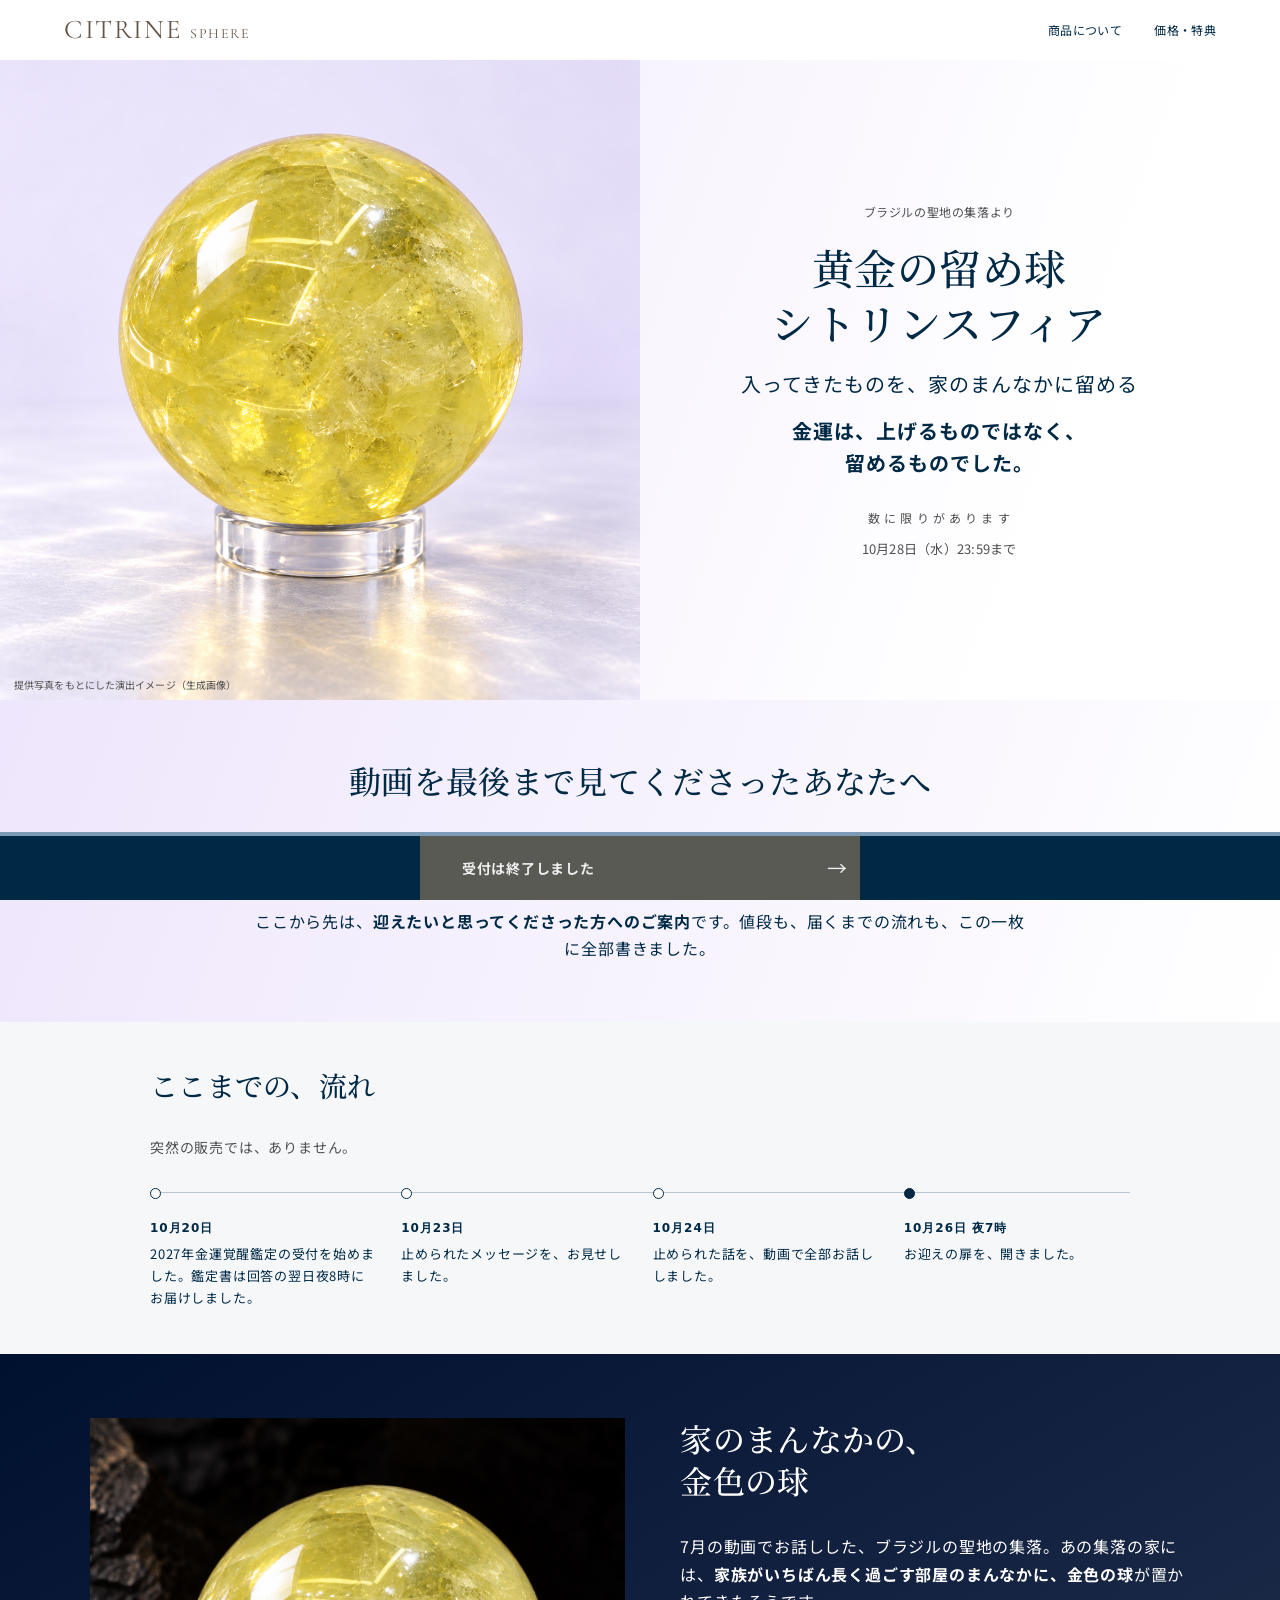
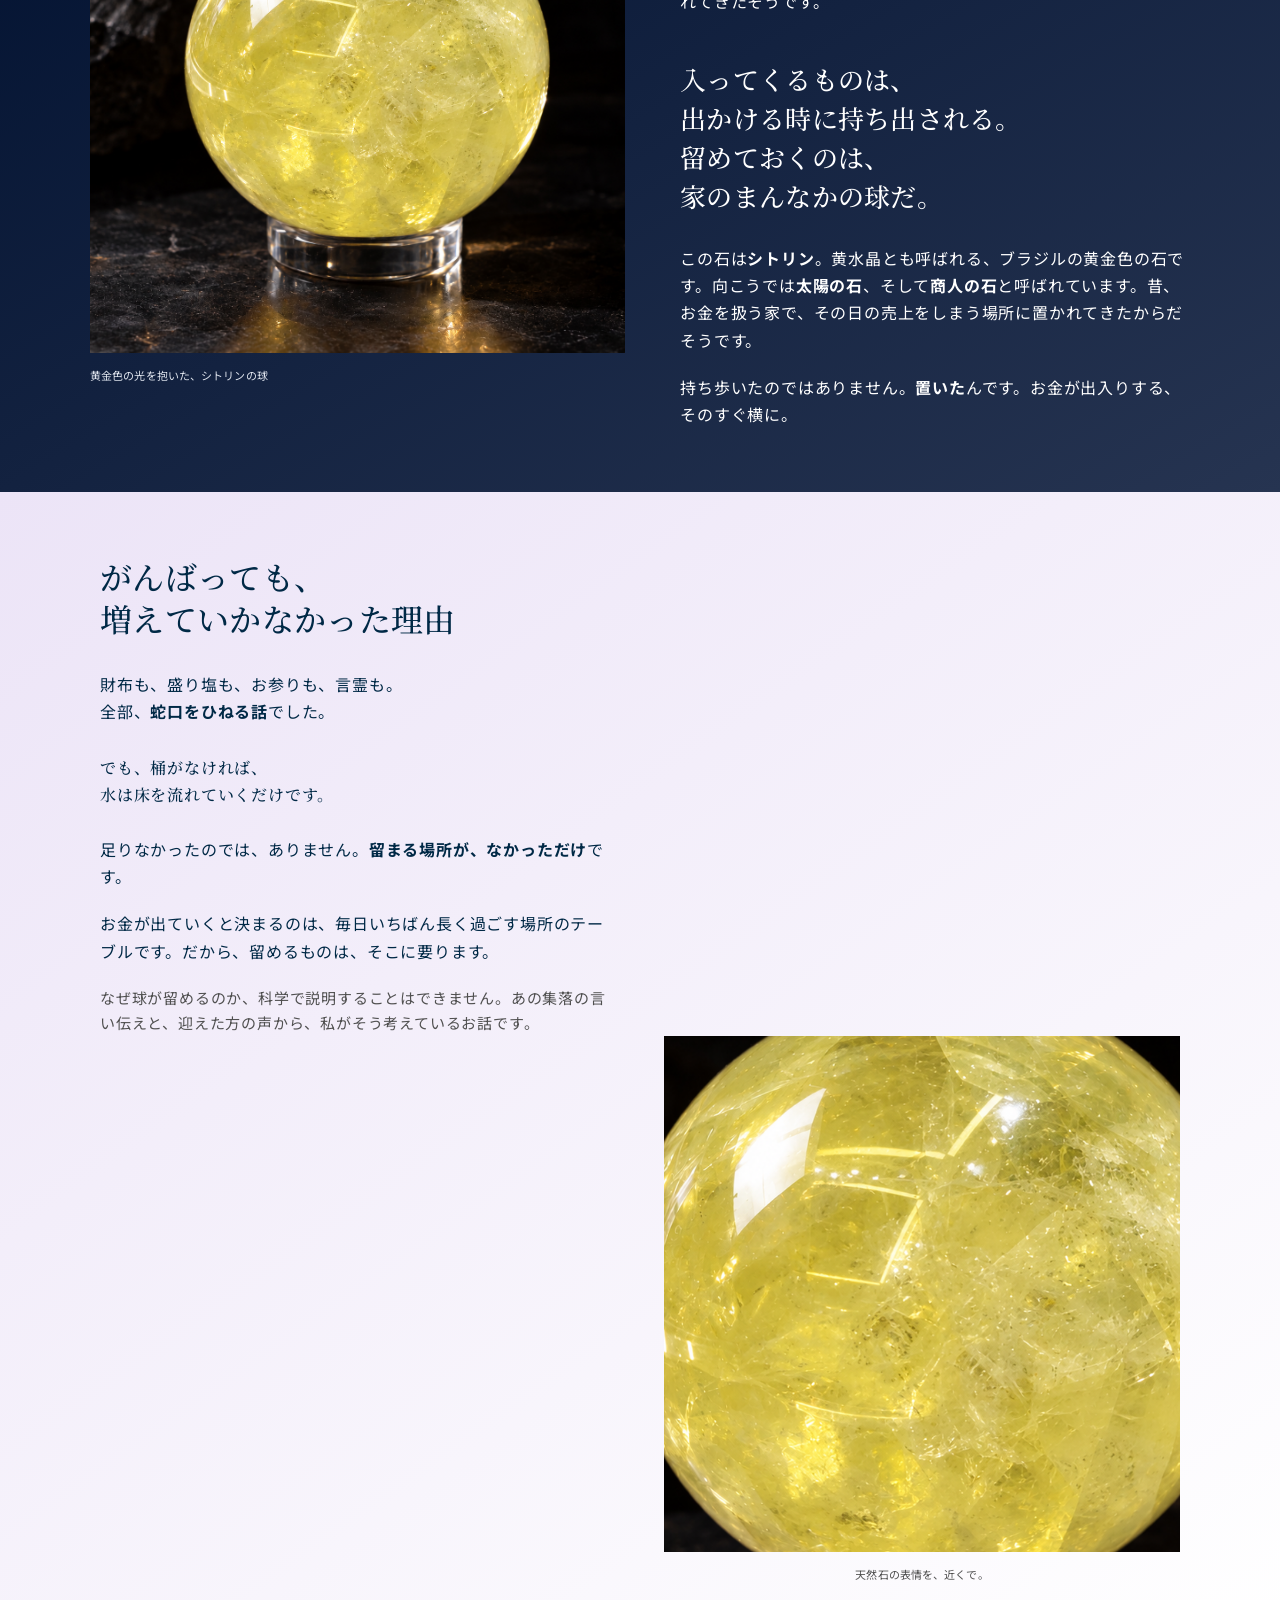
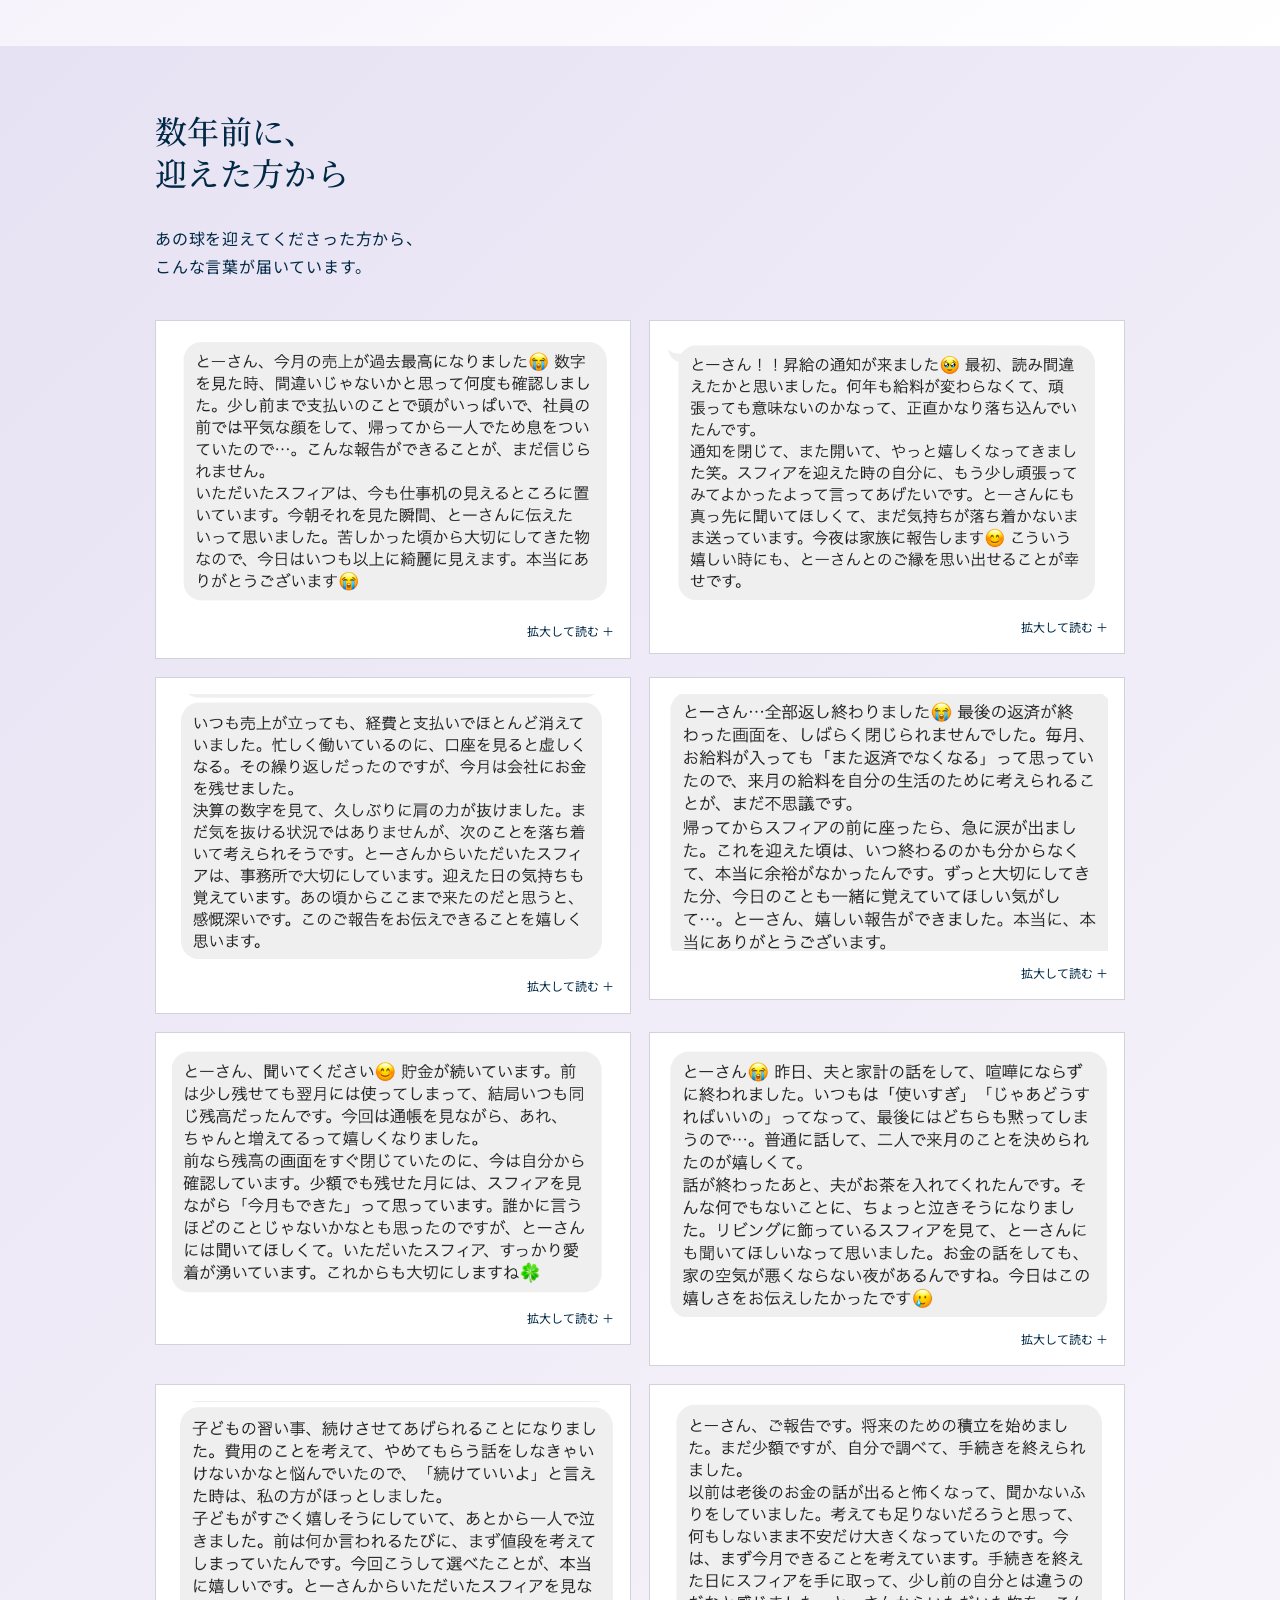
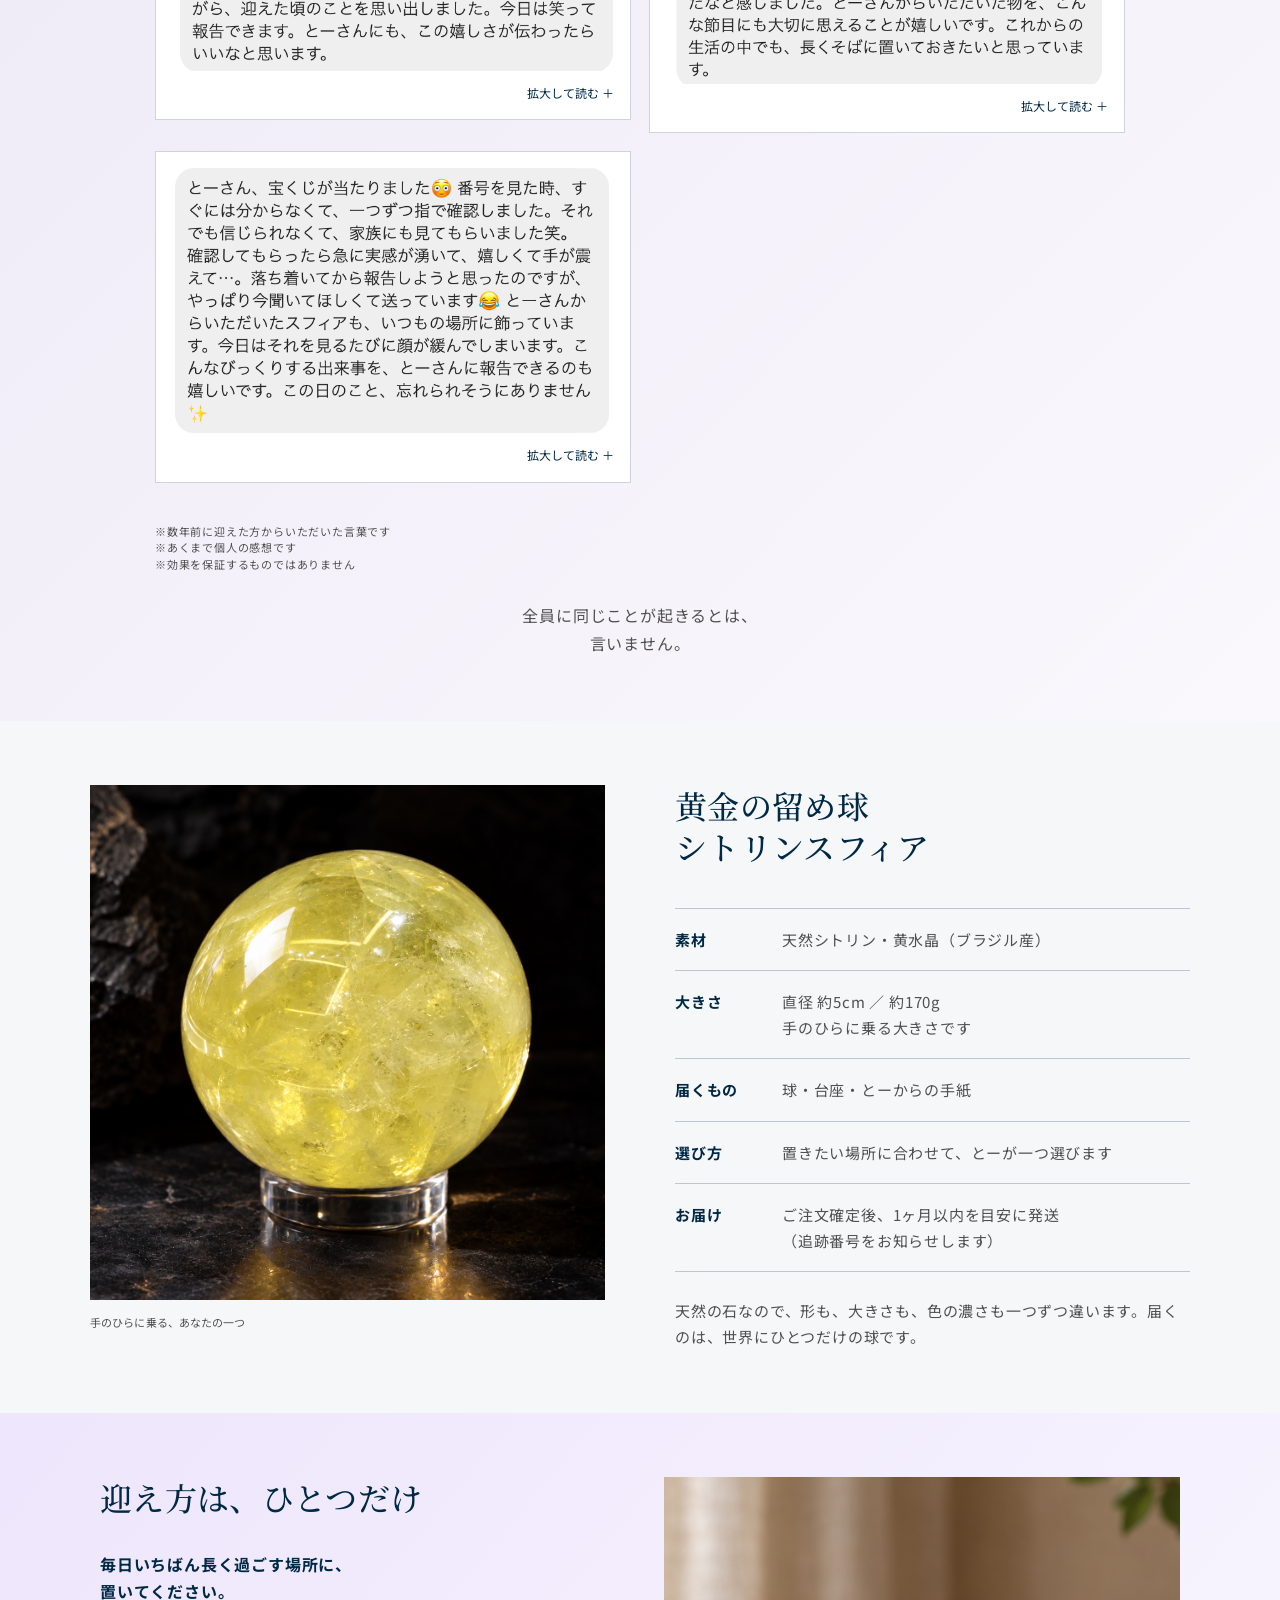
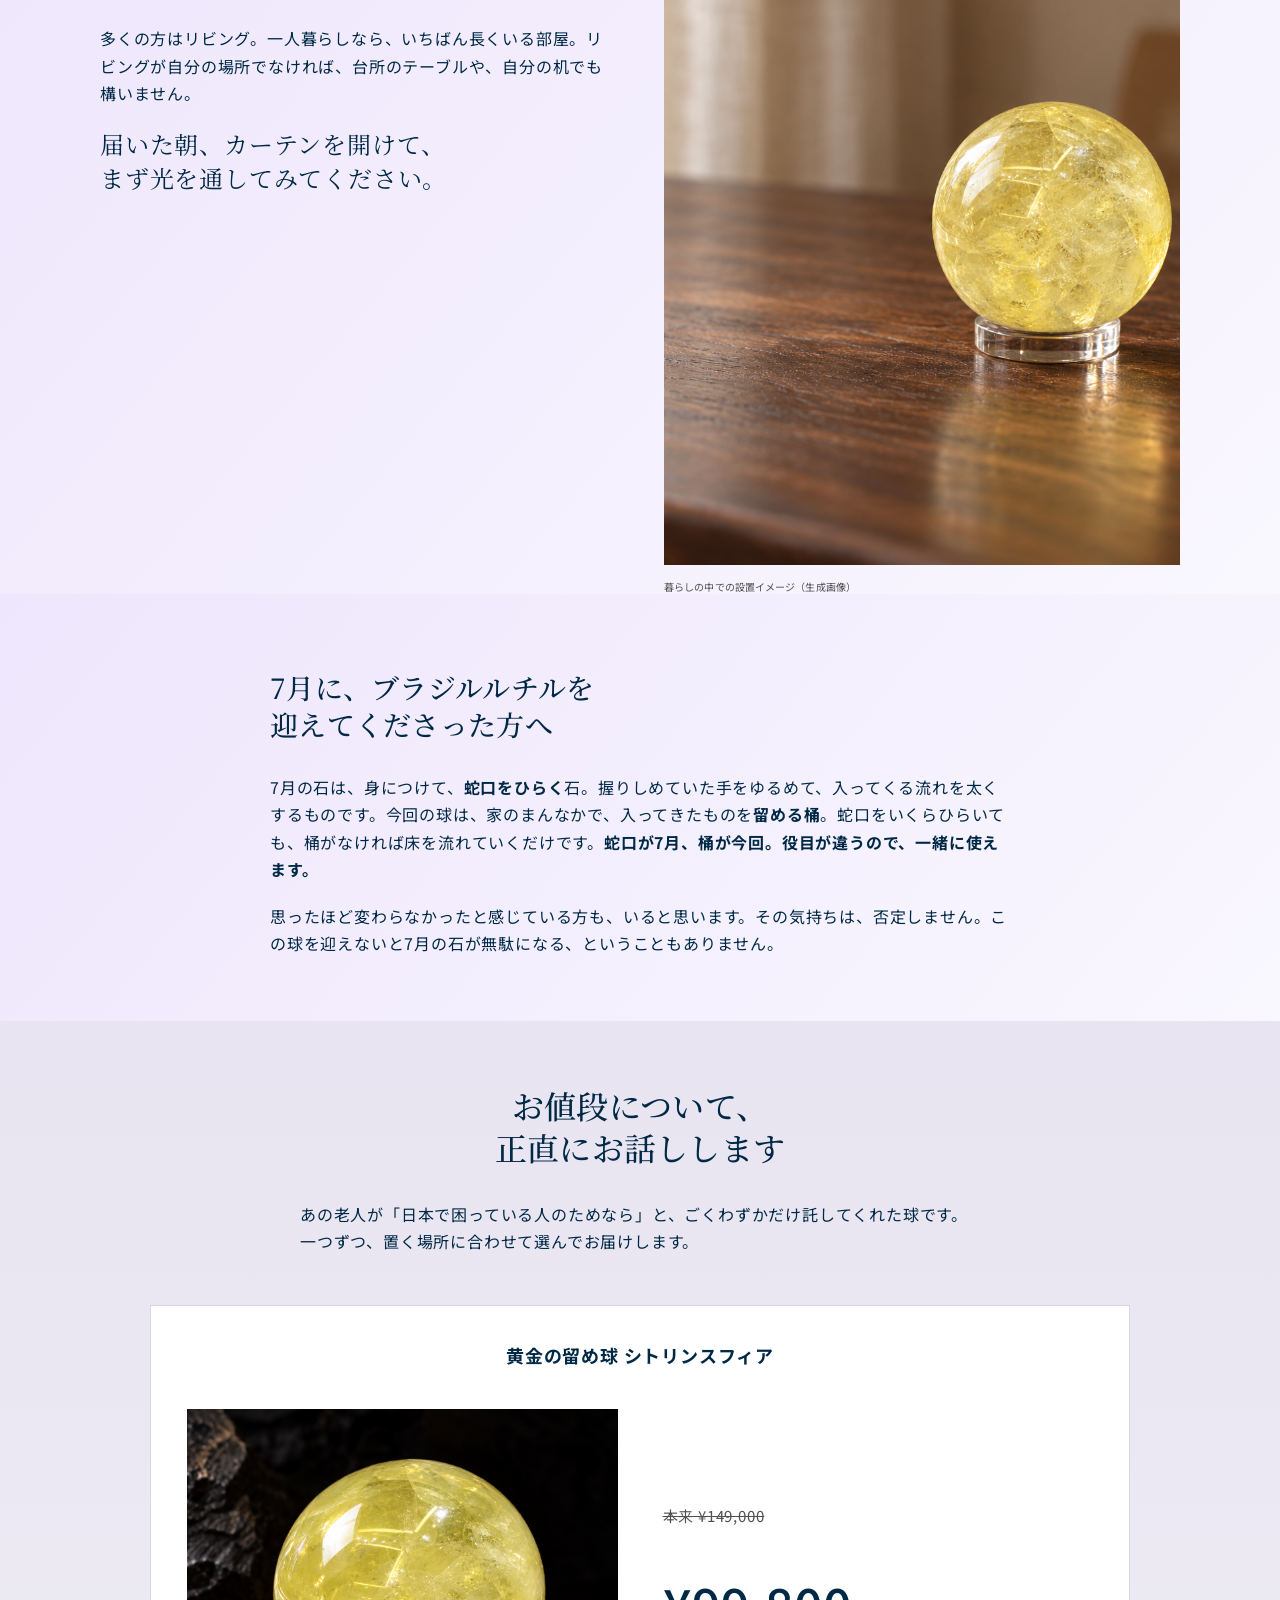
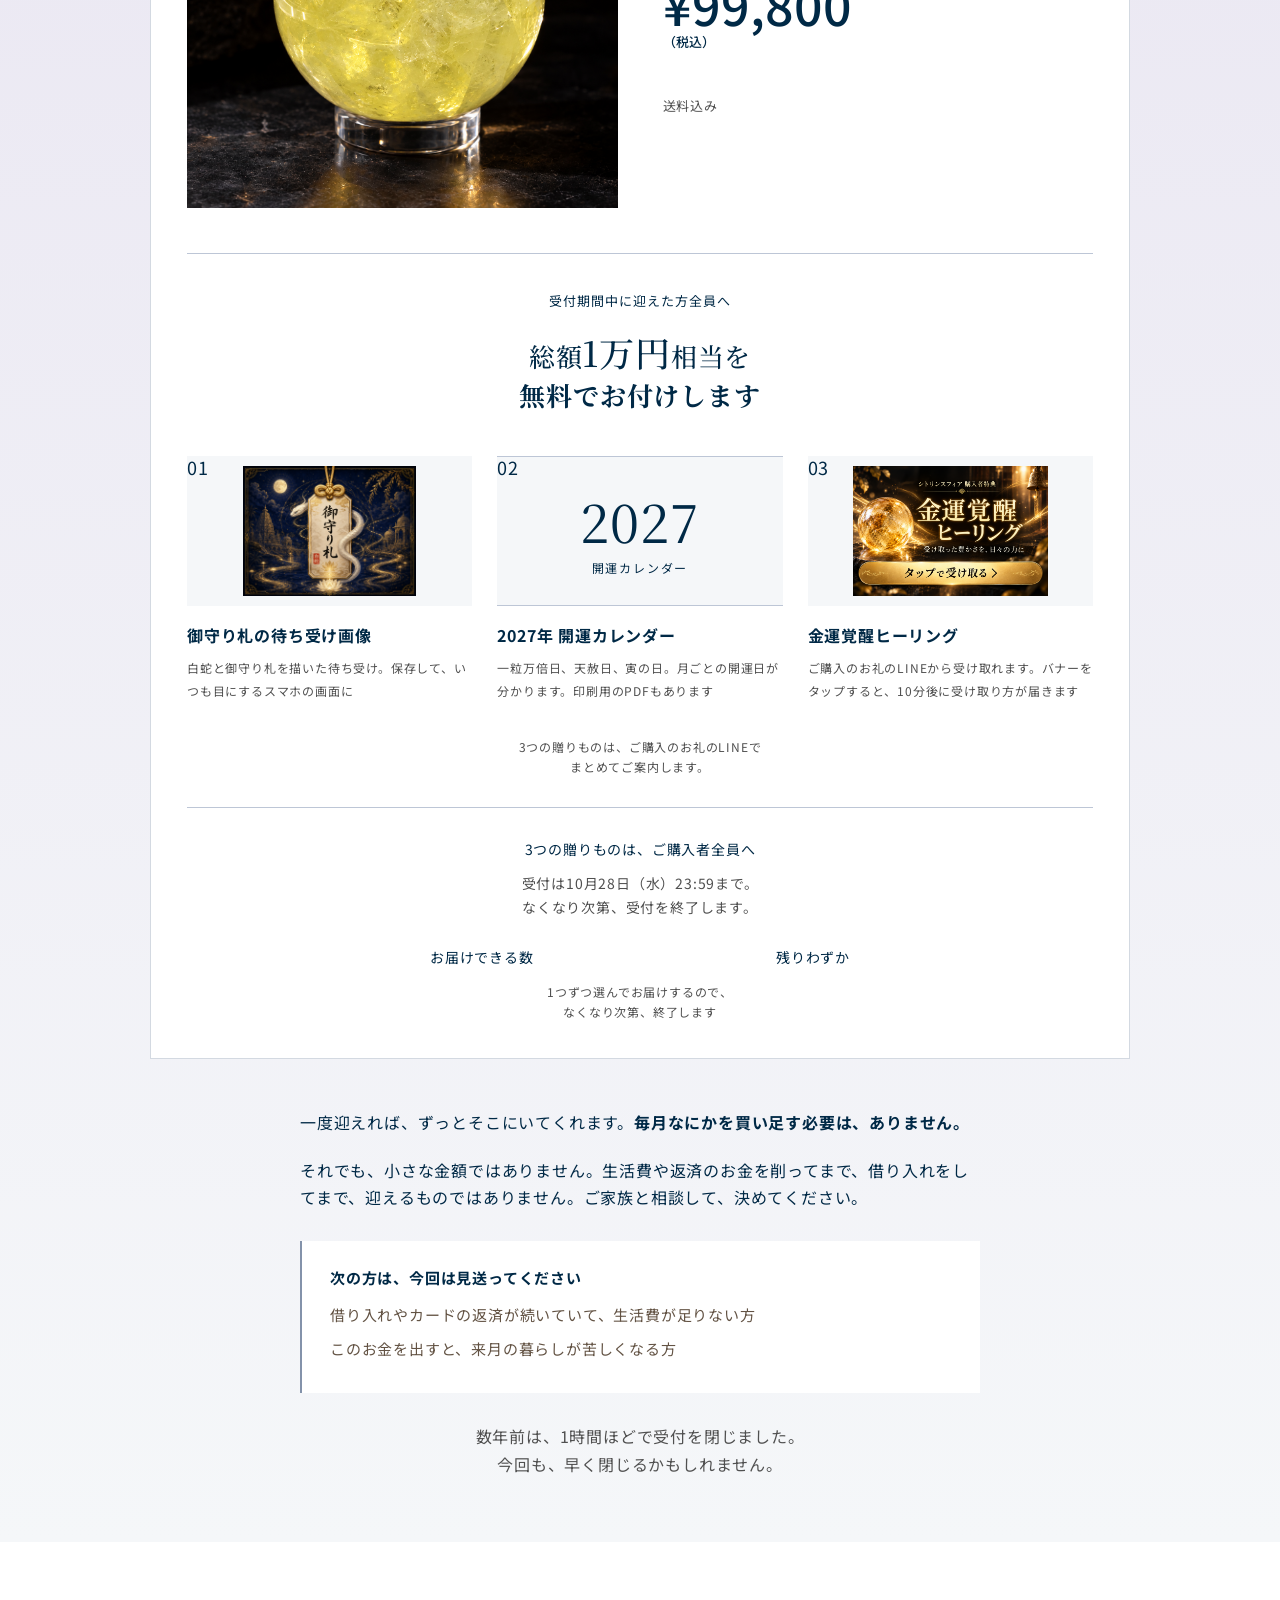
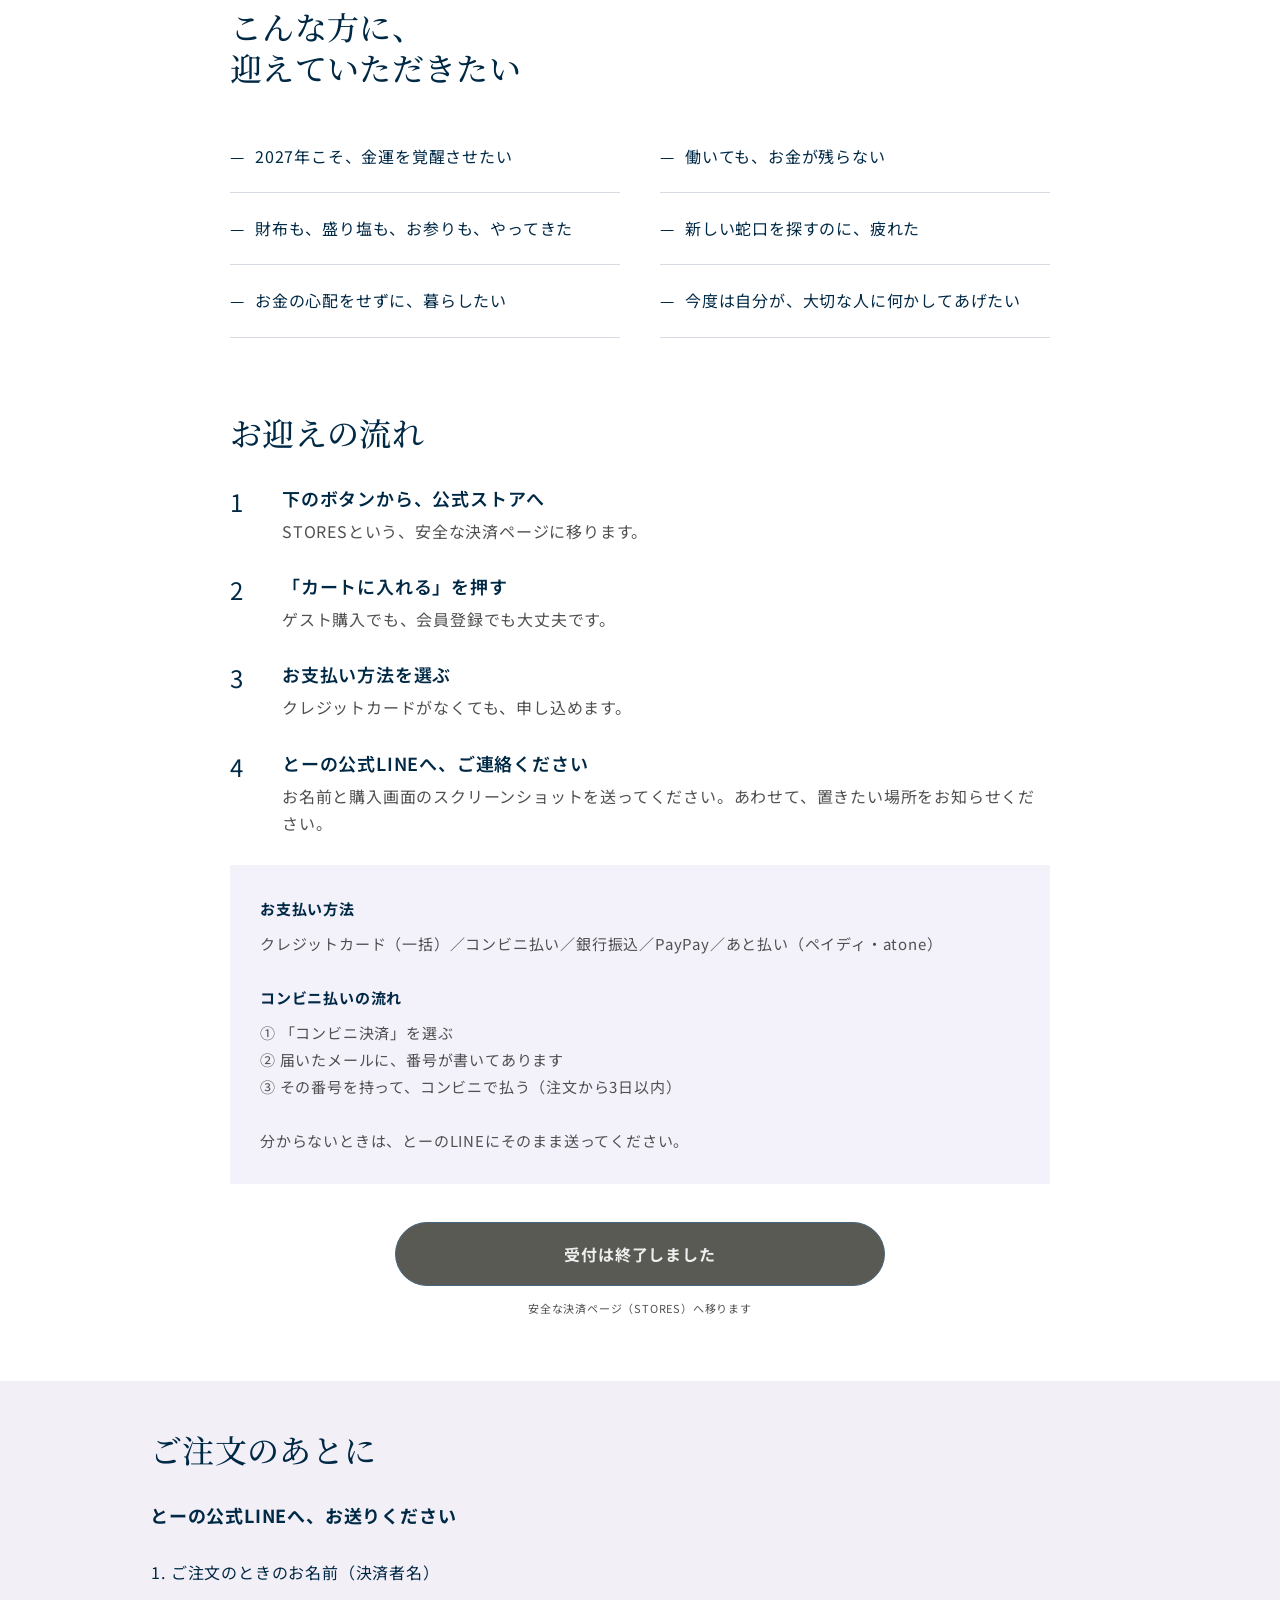
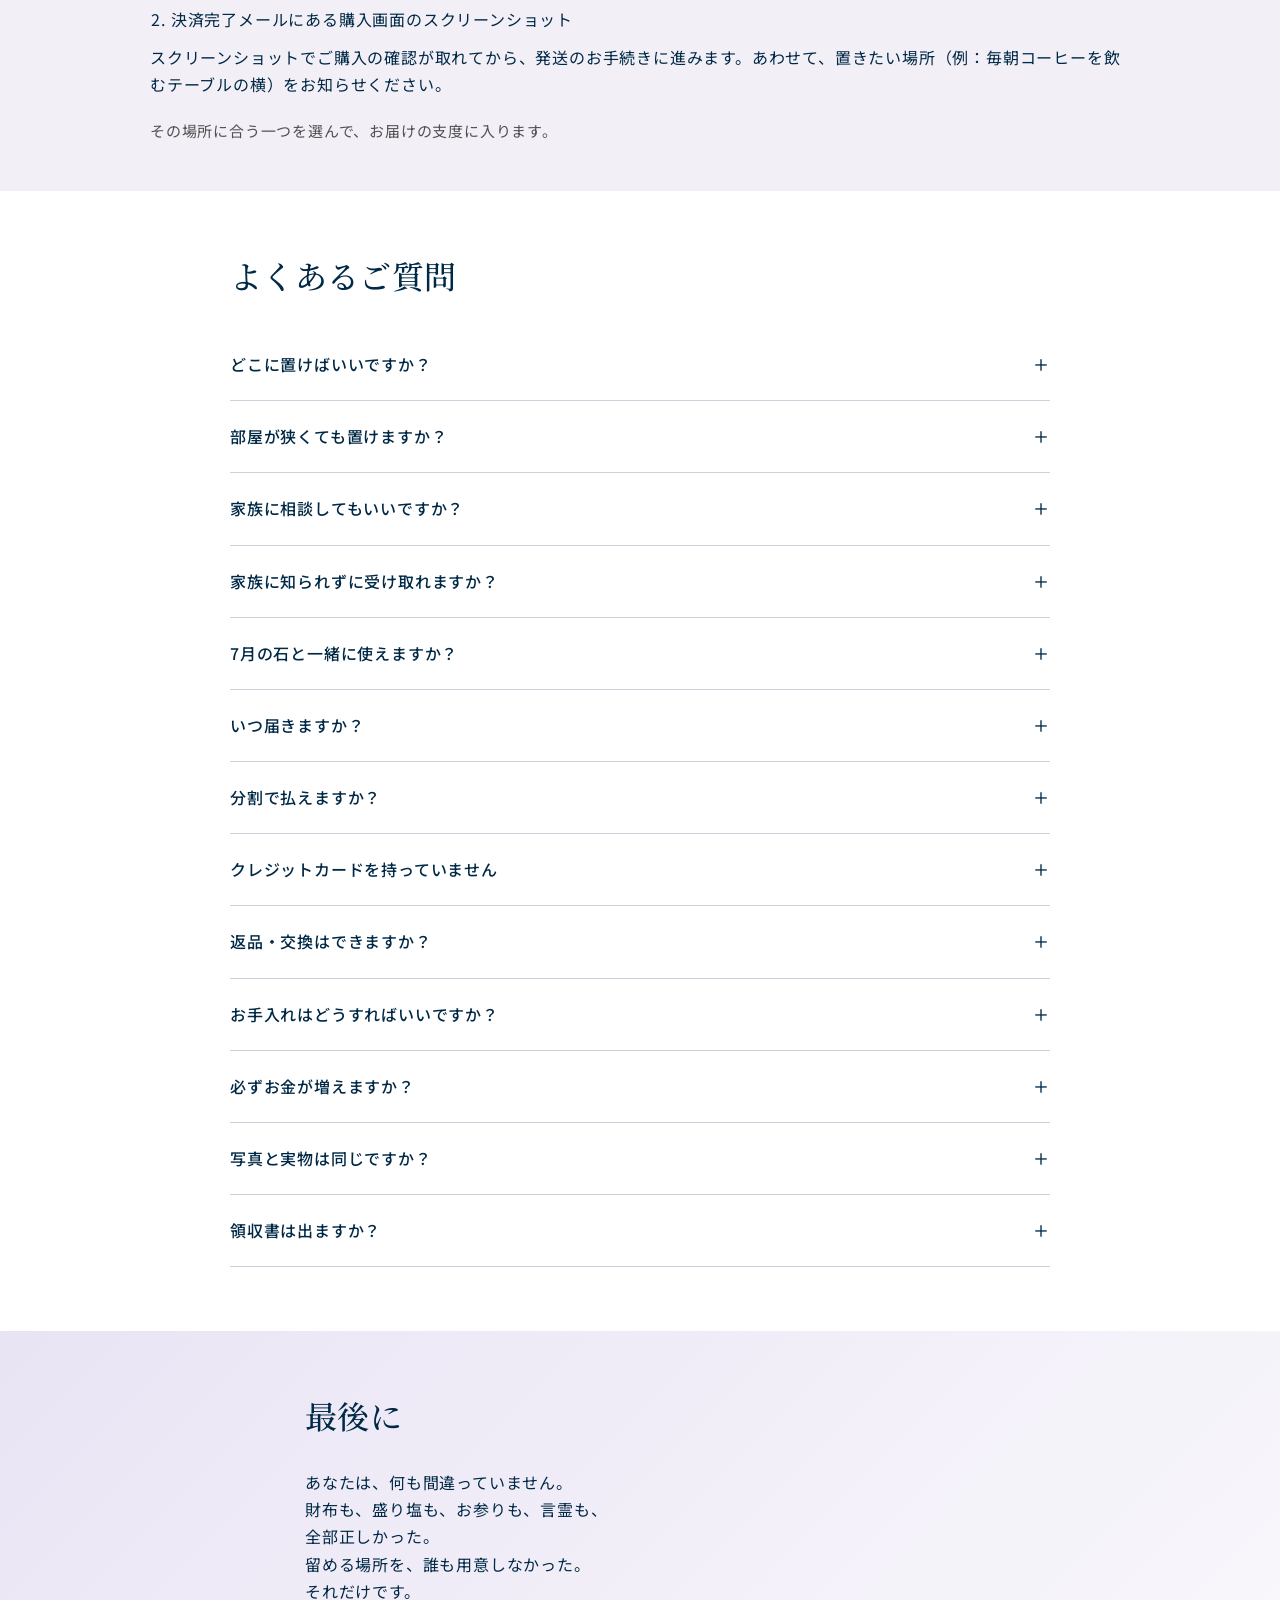
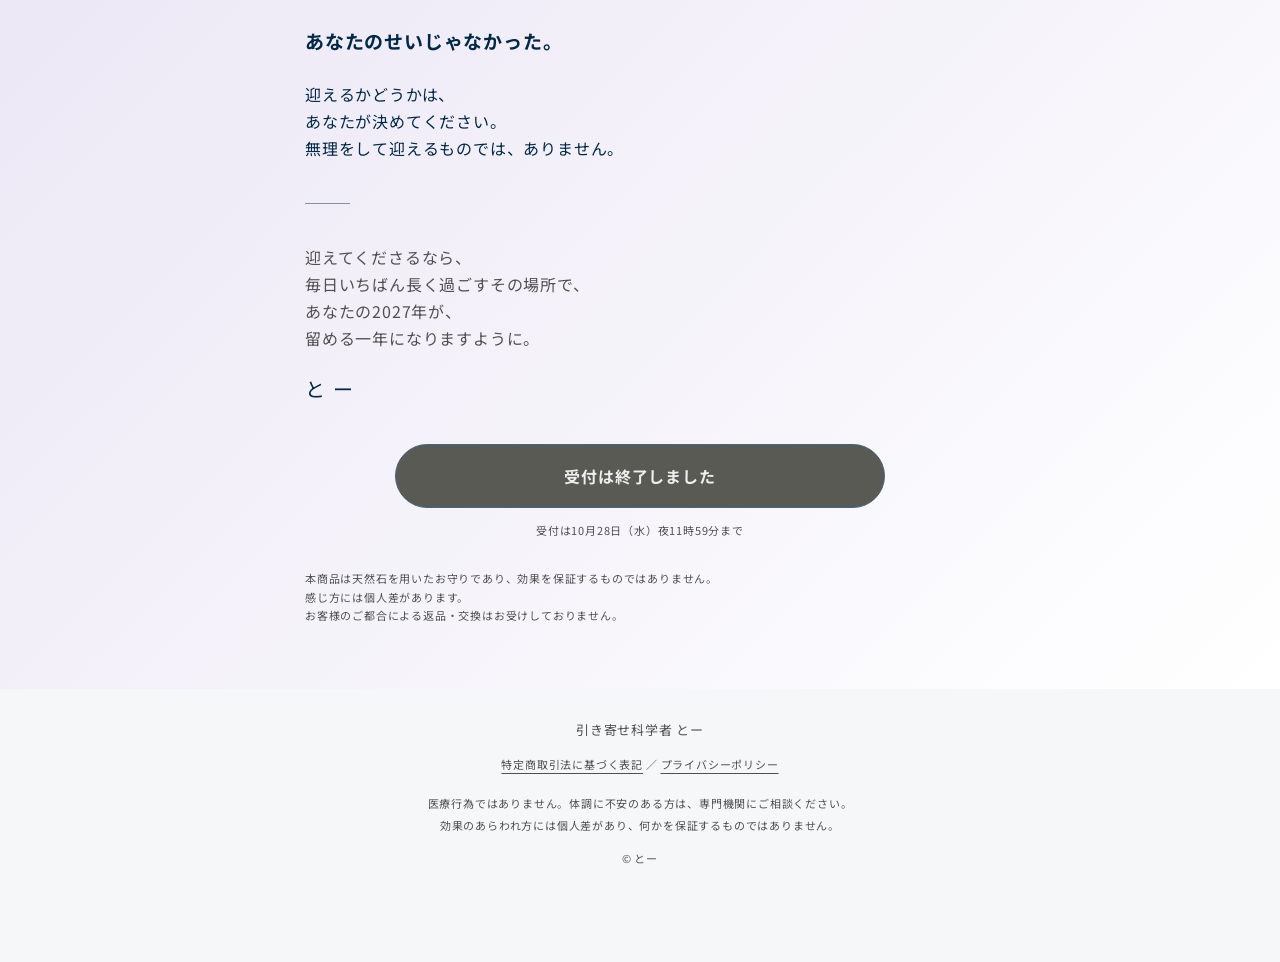
==== commit 2e0a6a8d: "Align fulfillment instructions with the current store" ====
--- a/index.html
+++ b/index.html
@@ -125,7 +125,7 @@
       <tr><th>大きさ</th><td>直径 約5cm ／ 約170g<br>手のひらに乗る大きさです</td></tr>
       <tr><th>届くもの</th><td>球・台座・とーからの手紙</td></tr>
       <tr><th>選び方</th><td>置きたい場所に合わせて、とーが一つ選びます</td></tr>
-      <tr><th>お届け</th><td>受付終了後、1ヶ月以内に発送<br>（追跡番号をお知らせします）</td></tr>
+      <tr><th>お届け</th><td>ご注文確定後、1ヶ月以内を目安に発送<br>（追跡番号をお知らせします）</td></tr>
     </table>
     <p class="rv" style="color:var(--moon-dim);font-size:15px">天然の石なので、形も、大きさも、色の濃さも一つずつ違います。届くのは、世界にひとつだけの球です。</p>
 
@@ -246,7 +246,7 @@
     <div class="step rv"><div class="n">1</div><div><h3>下のボタンから、公式ストアへ</h3><p>STORESという、安全な決済ページに移ります。</p></div></div>
     <div class="step rv"><div class="n">2</div><div><h3>「カートに入れる」を押す</h3><p>ゲスト購入でも、会員登録でも大丈夫です。</p></div></div>
     <div class="step rv"><div class="n">3</div><div><h3>お支払い方法を選ぶ</h3><p>クレジットカードがなくても、申し込めます。</p></div></div>
-    <div class="step rv"><div class="n">4</div><div><h3>とーのLINEに、一言</h3><p>お名前と、置きたい場所を送ってください。</p></div></div>
+    <div class="step rv"><div class="n">4</div><div><h3>とーの公式LINEへ、ご連絡ください</h3><p>お名前と購入画面のスクリーンショットを送ってください。あわせて、置きたい場所をお知らせください。</p></div></div>
     <div class="pay rv"><b>お支払い方法</b>クレジットカード（一括）／コンビニ払い／銀行振込／PayPay／あと払い（ペイディ・atone）<br><br><b>コンビニ払いの流れ</b>① 「コンビニ決済」を選ぶ<br>② 届いたメールに、番号が書いてあります<br>③ その番号を持って、コンビニで払う（注文から3日以内）<br><br>分からないときは、とーのLINEにそのまま送ってください。</div>
     <a class="cta js-cta rv" href="#">球を、お迎えする</a>
     <p class="ctasub rv">安全な決済ページ（STORES）へ移ります</p>
@@ -261,8 +261,9 @@
     <h2 class="rv">ご注文のあとに</h2>
     <div class="gline"></div>
     <div class="after-box rv">
-      <h3>とーのLINEへ、2つだけ</h3>
-      <ol><li>ご注文のときのお名前</li><li>置きたい場所（例：毎朝コーヒーを飲むテーブルの横）</li></ol>
+      <h3>とーの公式LINEへ、お送りください</h3>
+      <ol><li>ご注文のときのお名前（決済者名）</li><li>決済完了メールにある購入画面の<span style="white-space:nowrap">スクリーンショット</span></li></ol>
+      <p>スクリーンショットでご購入の確認が取れてから、発送のお手続きに進みます。あわせて、置きたい場所（例：毎朝コーヒーを飲むテーブルの横）をお知らせください。</p>
       <p style="font-size:15px;color:var(--moon-dim);margin:0">その場所に合う一つを選んで、お届けの支度に入ります。</p>
     </div>
 
@@ -279,7 +280,7 @@
     <details><summary>家族に相談してもいいですか？</summary><div class="a"><p>ぜひ、相談してから決めてください。受付は<b>10月28日（水）夜11時59分</b>までです。</p></div></details>
     <details><summary>家族に知られずに受け取れますか？</summary><div class="a"><p>送り状の品名は「雑貨」でお送りします。</p></div></details>
     <details><summary>7月の石と一緒に使えますか？</summary><div class="a"><p>使えます。役目が違います。</p></div></details>
-    <details><summary>いつ届きますか？</summary><div class="a"><p>受付終了後、1ヶ月以内に発送します。発送したら、追跡番号をお知らせします。</p></div></details>
+    <details><summary>いつ届きますか？</summary><div class="a"><p>ご注文確定後、1ヶ月以内を目安に発送します。発送したら、追跡番号をお知らせします。</p></div></details>
     <details><summary>分割で払えますか？</summary><div class="a"><p>分割払いはありません。カード会社で分割やリボに変えられる場合もありますが、手数料がかかります。<b>生活に響くなら、今回は見送ってください。</b></p></div></details>
     <details><summary>クレジットカードを持っていません</summary><div class="a"><p>コンビニ払い・銀行振込・PayPay・あと払い（ペイディ・atone）で申し込めます。</p></div></details>
     <details><summary>返品・交換はできますか？</summary><div class="a"><p>置く場所に合わせて一つずつ選ぶため、お客様のご都合による返品・交換はできません。迷いがあるうちは、無理に迎えないでください。</p><p>届いたときの破損は、到着後7日以内にLINEでご連絡ください。責任を持って対応します。</p></div></details>
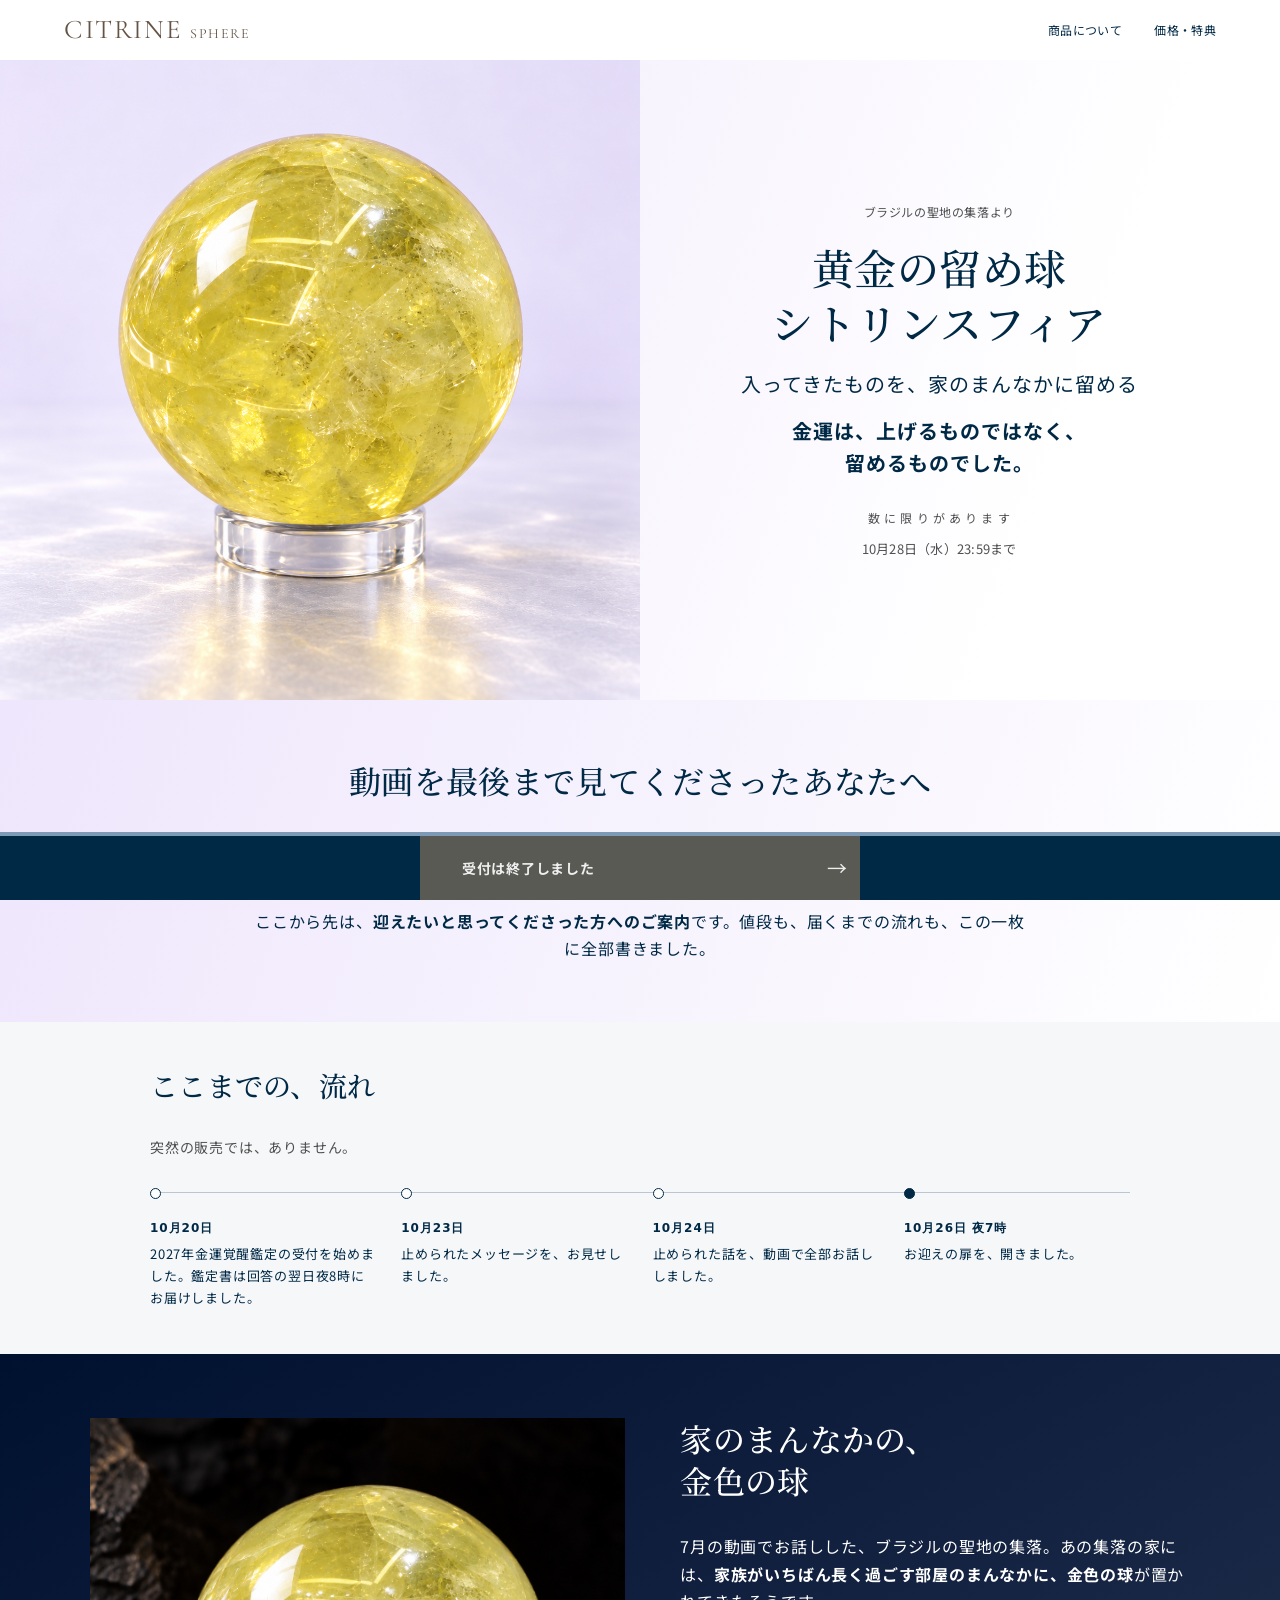
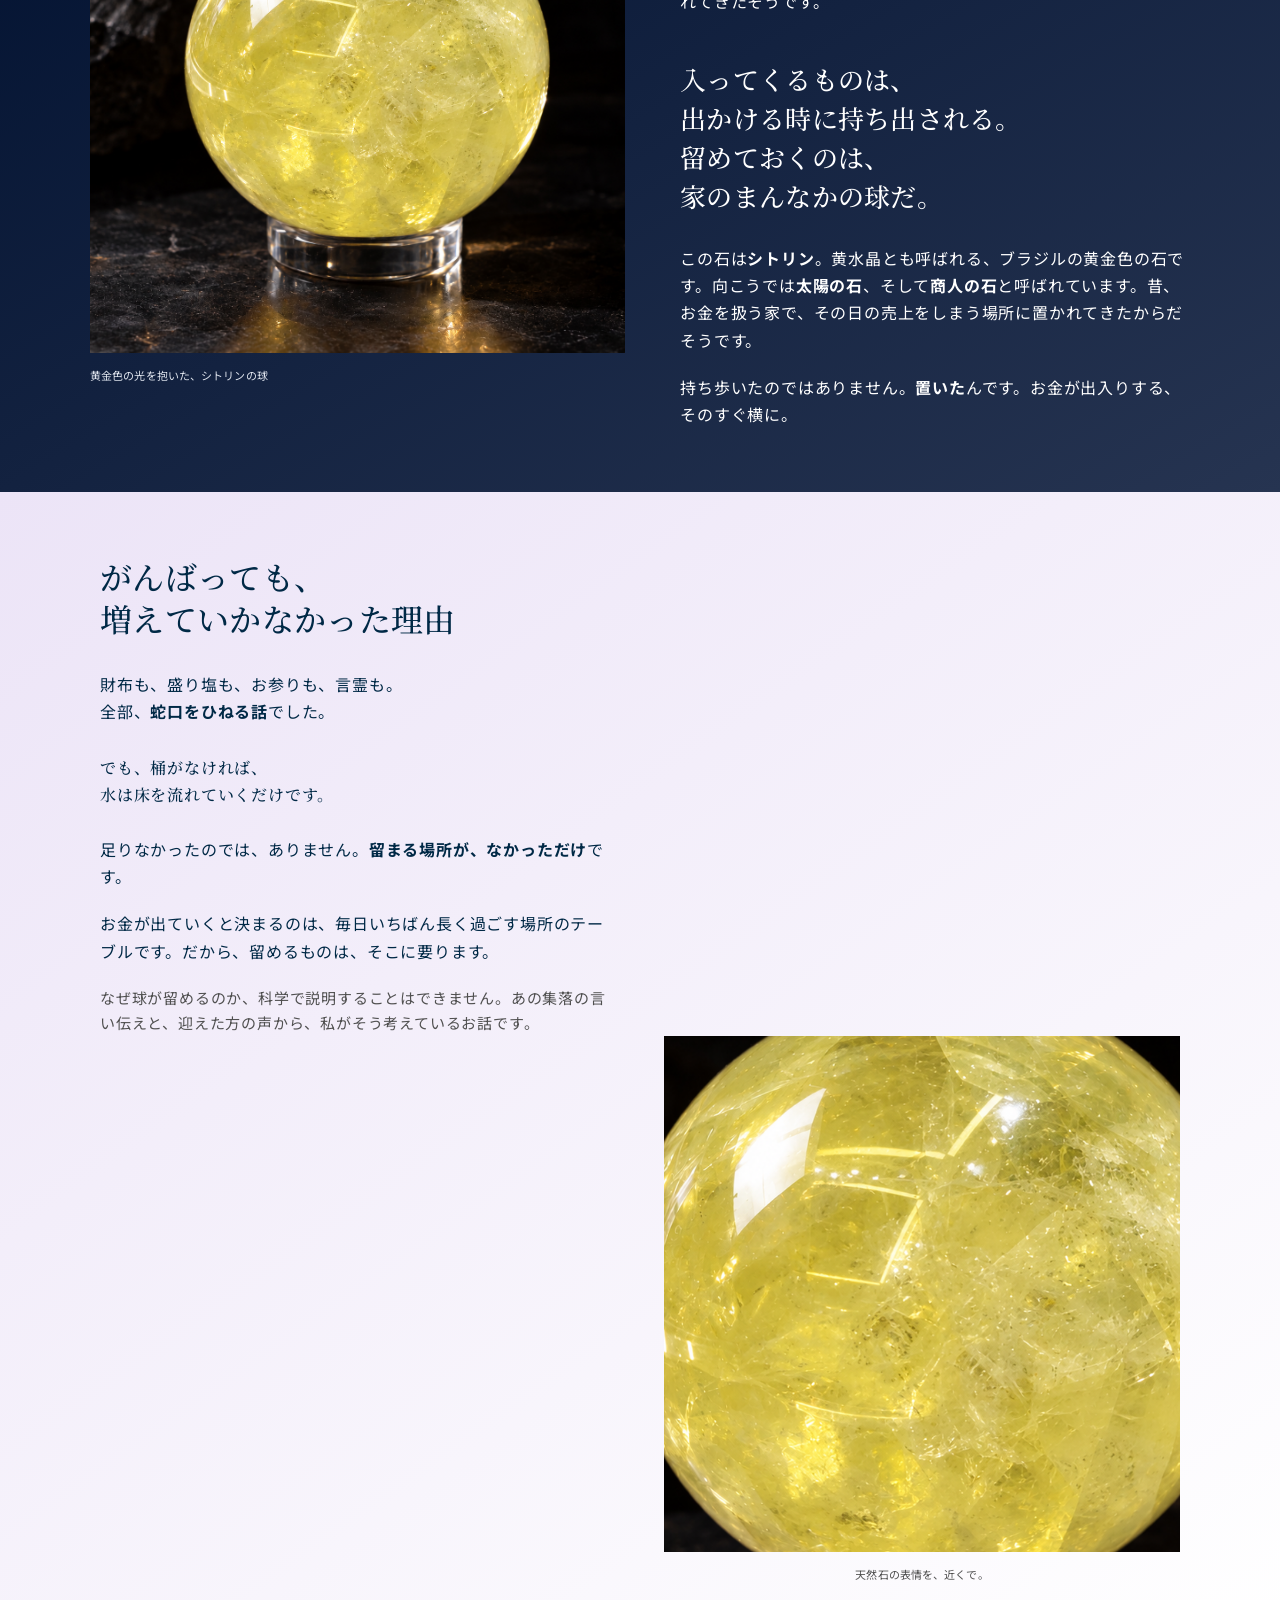
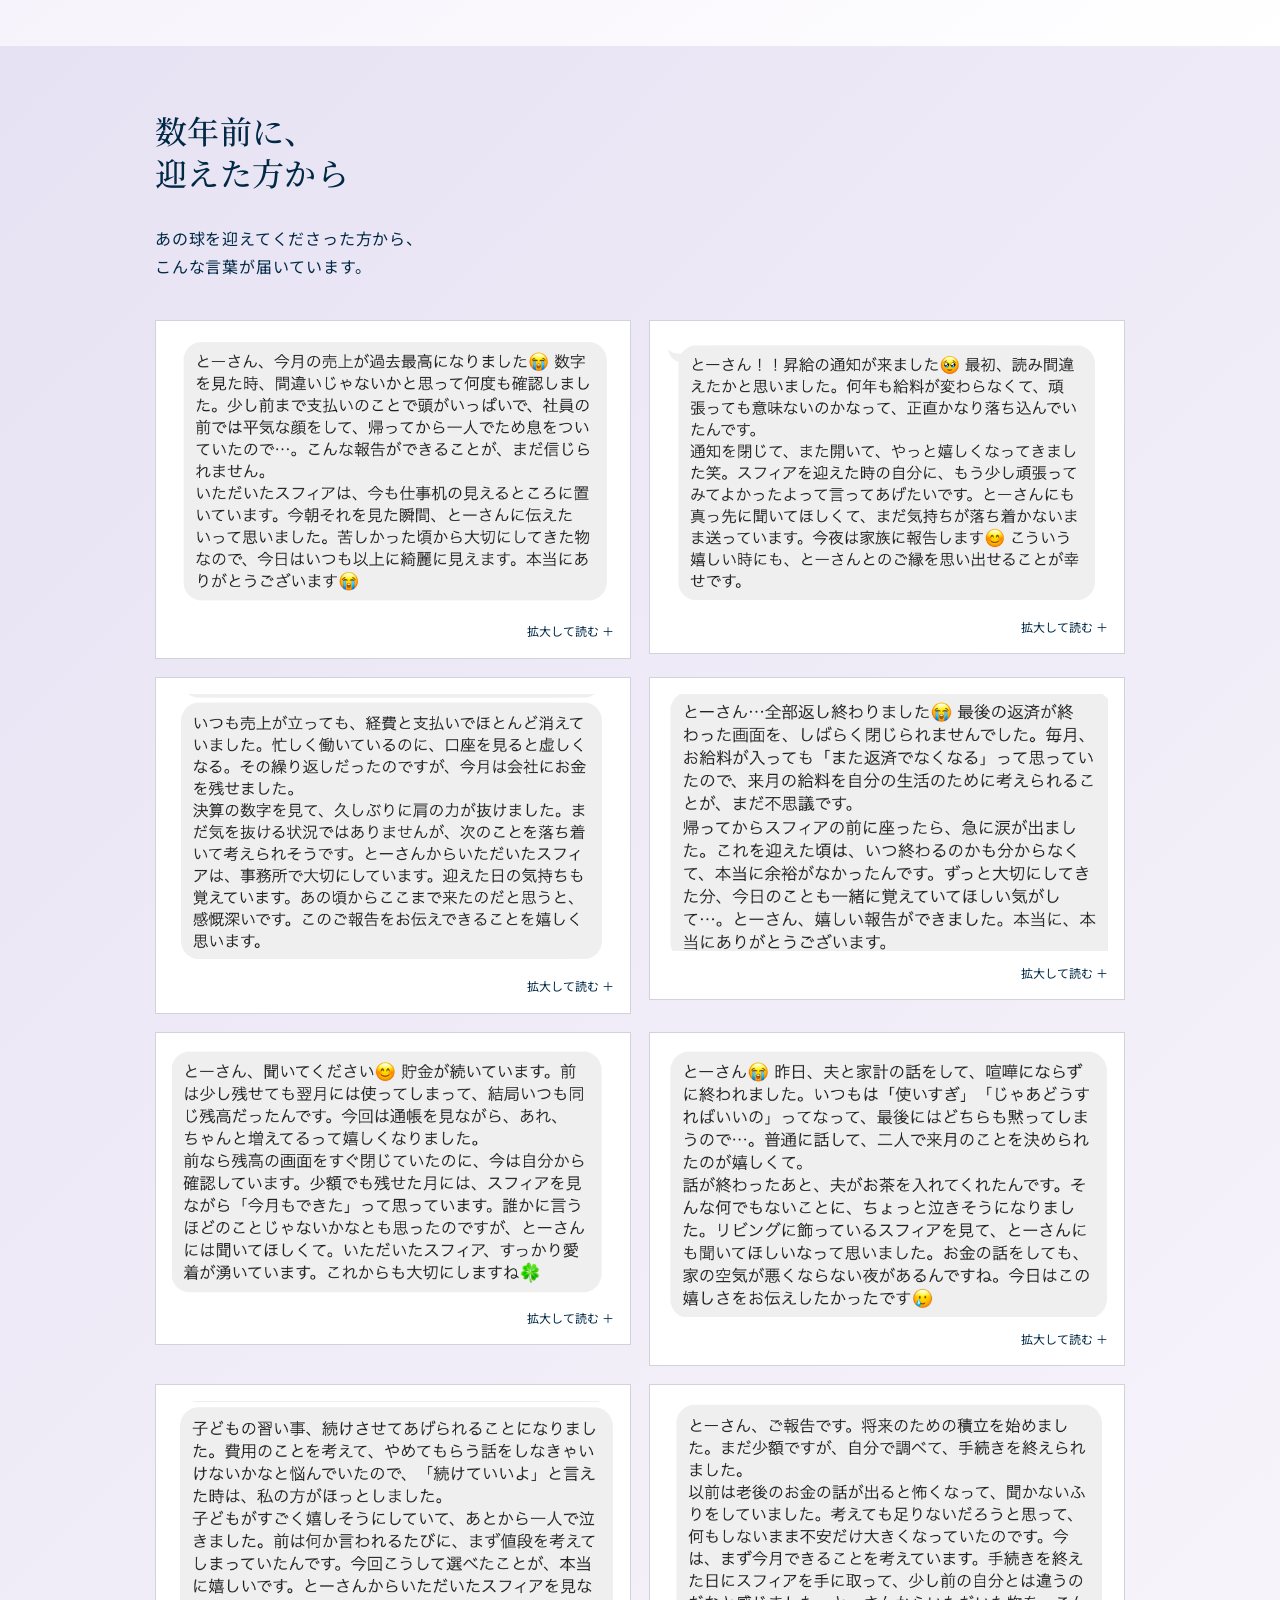
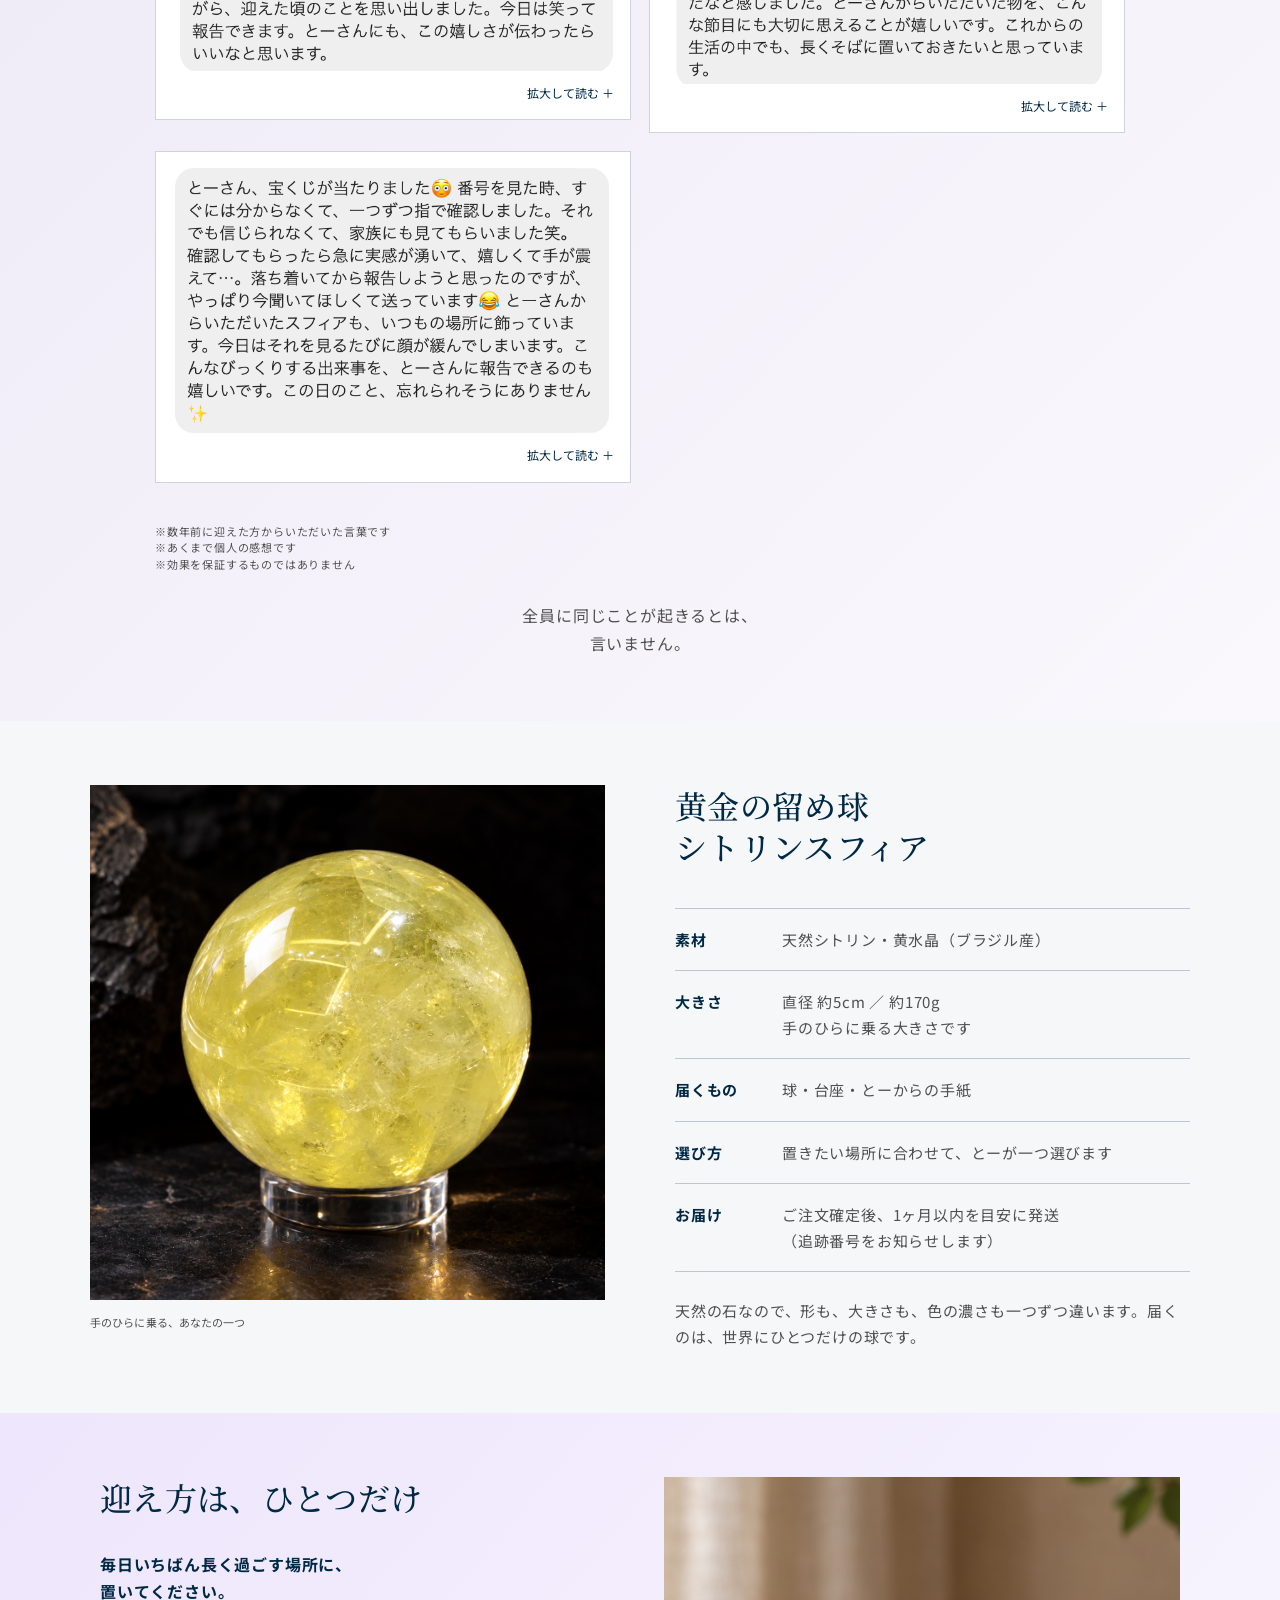
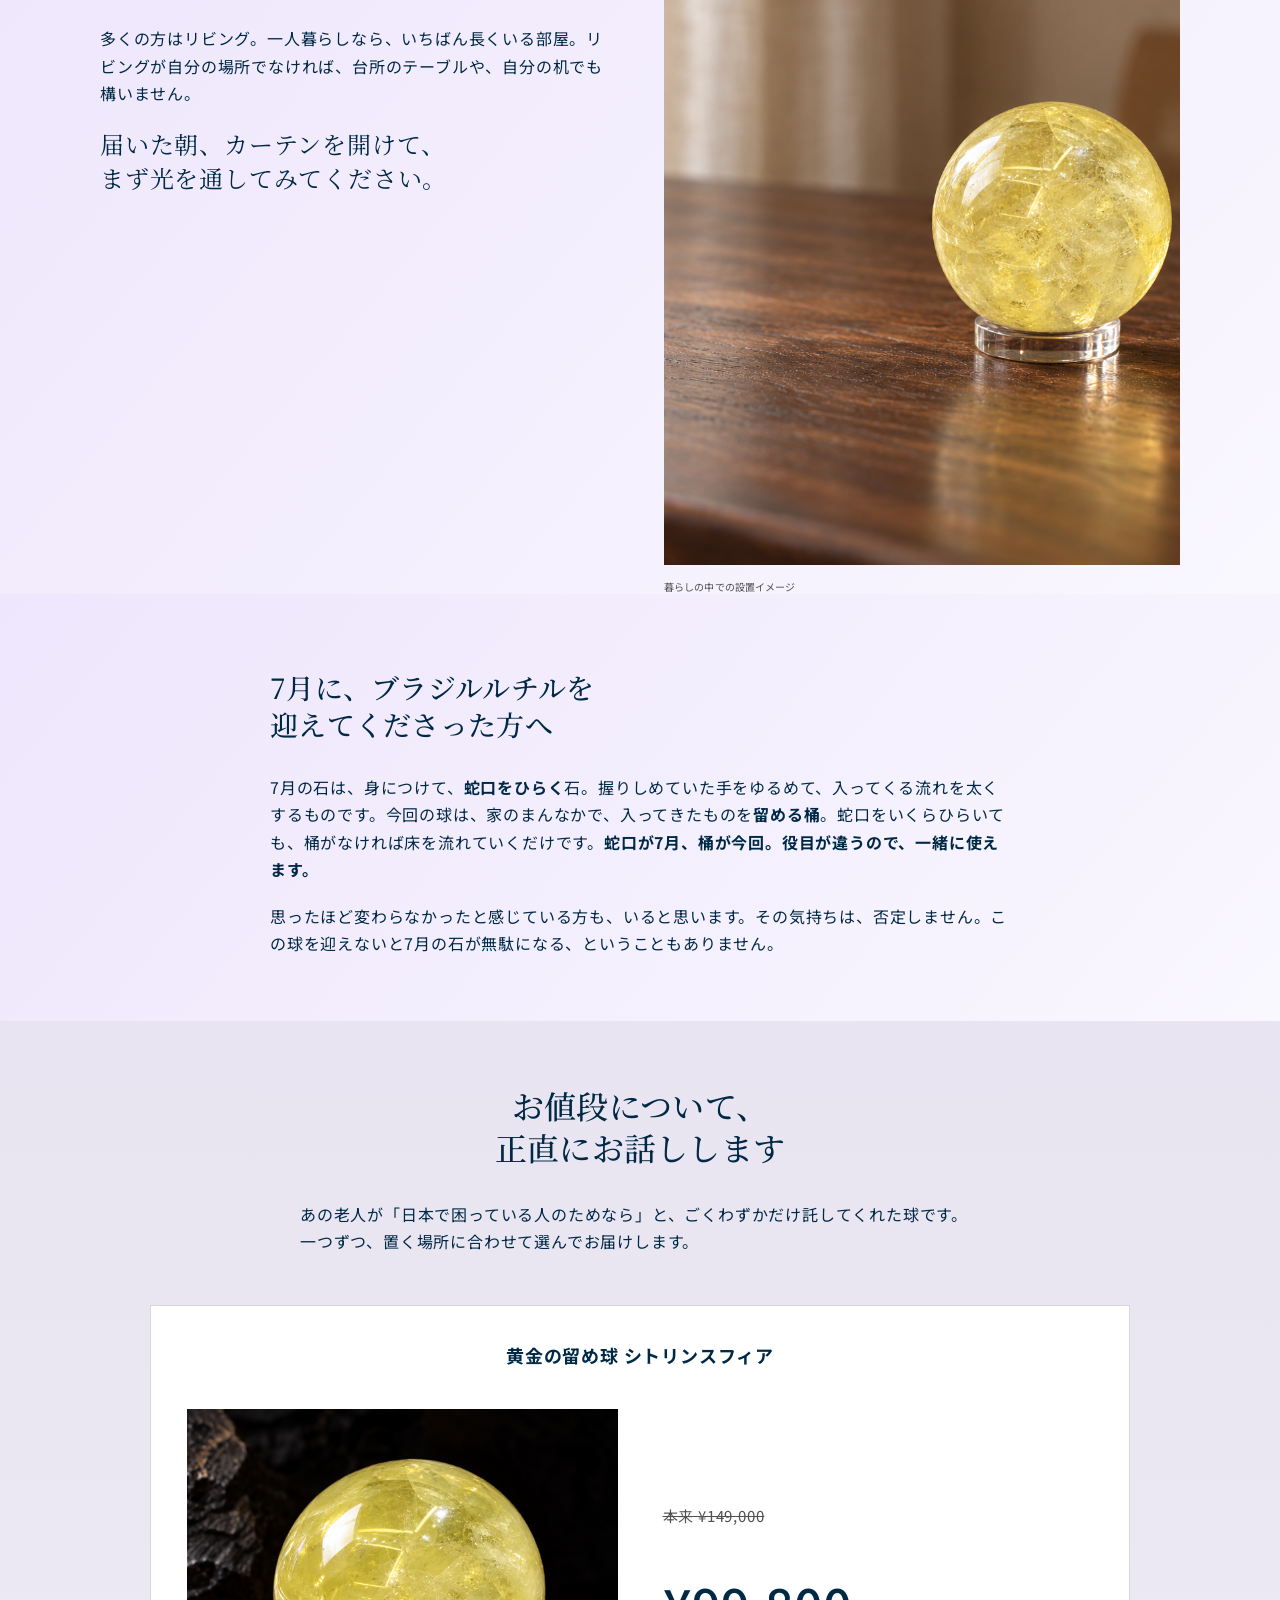
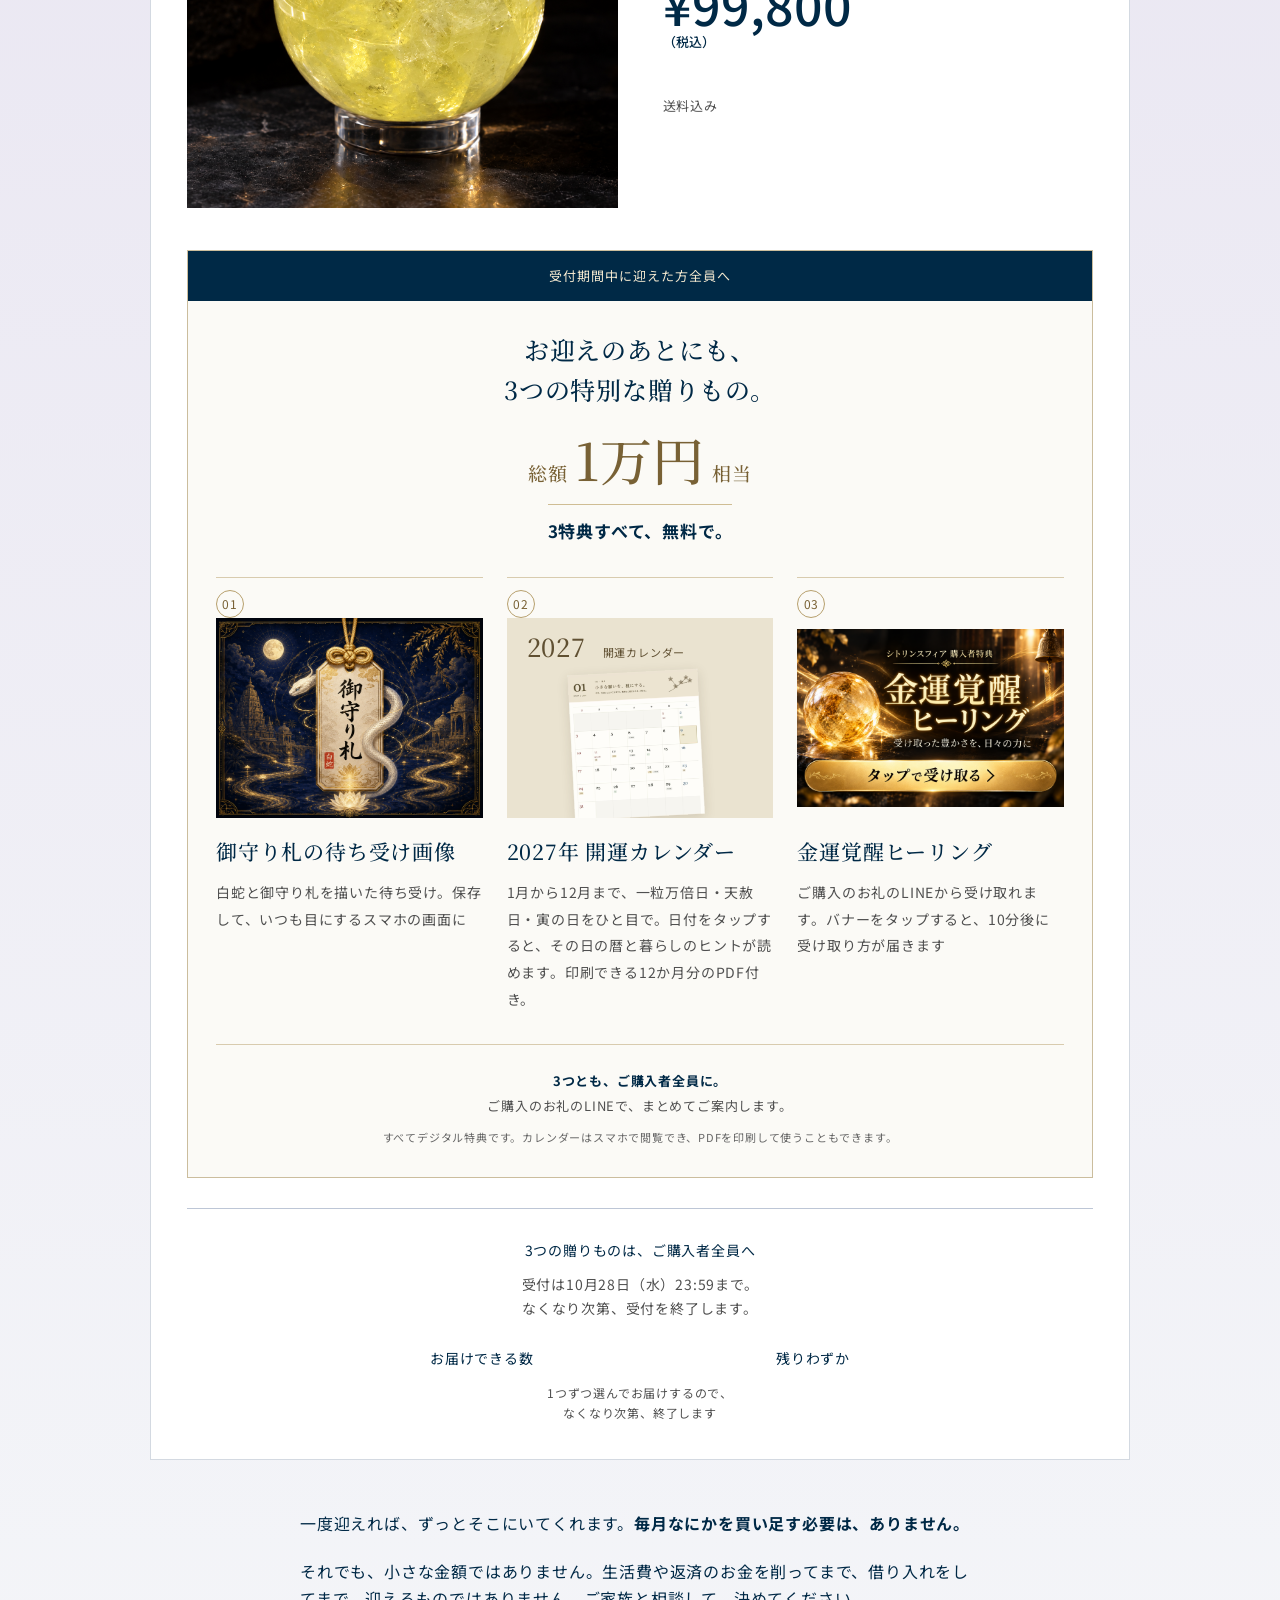
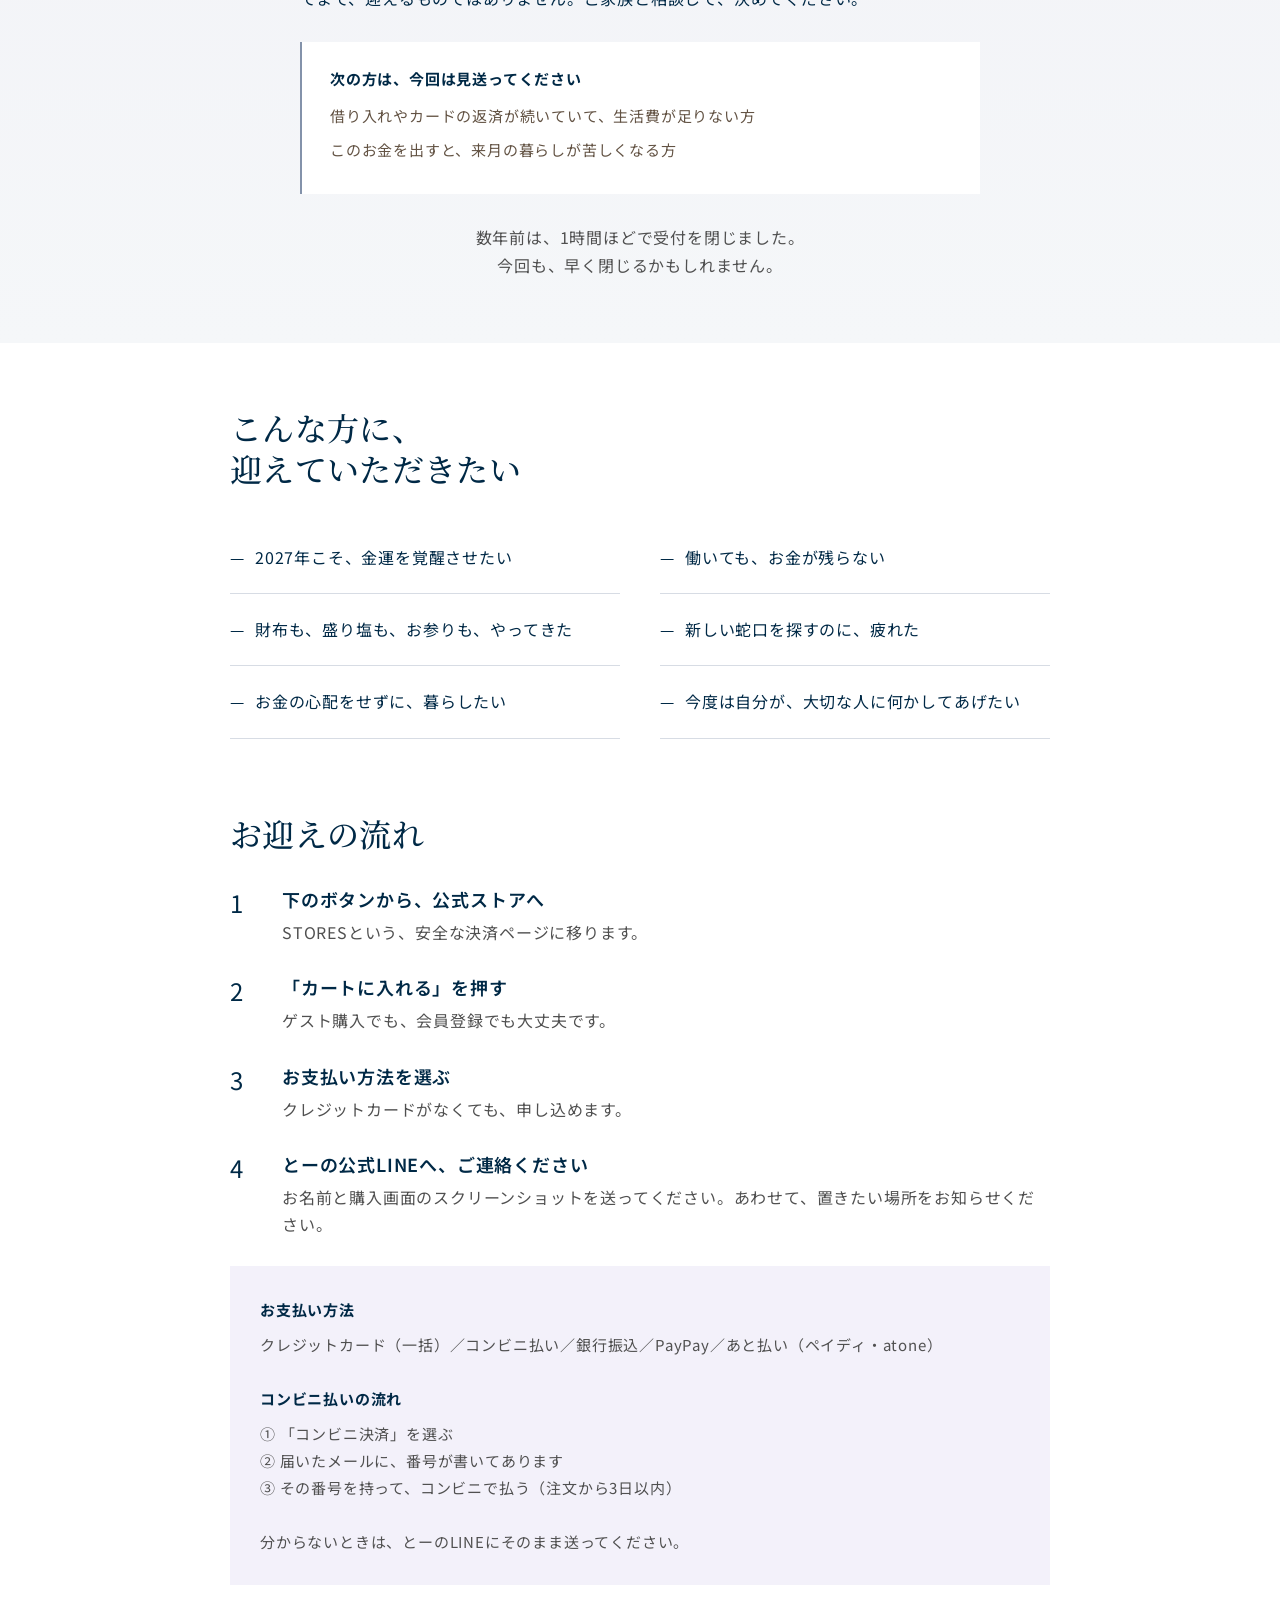
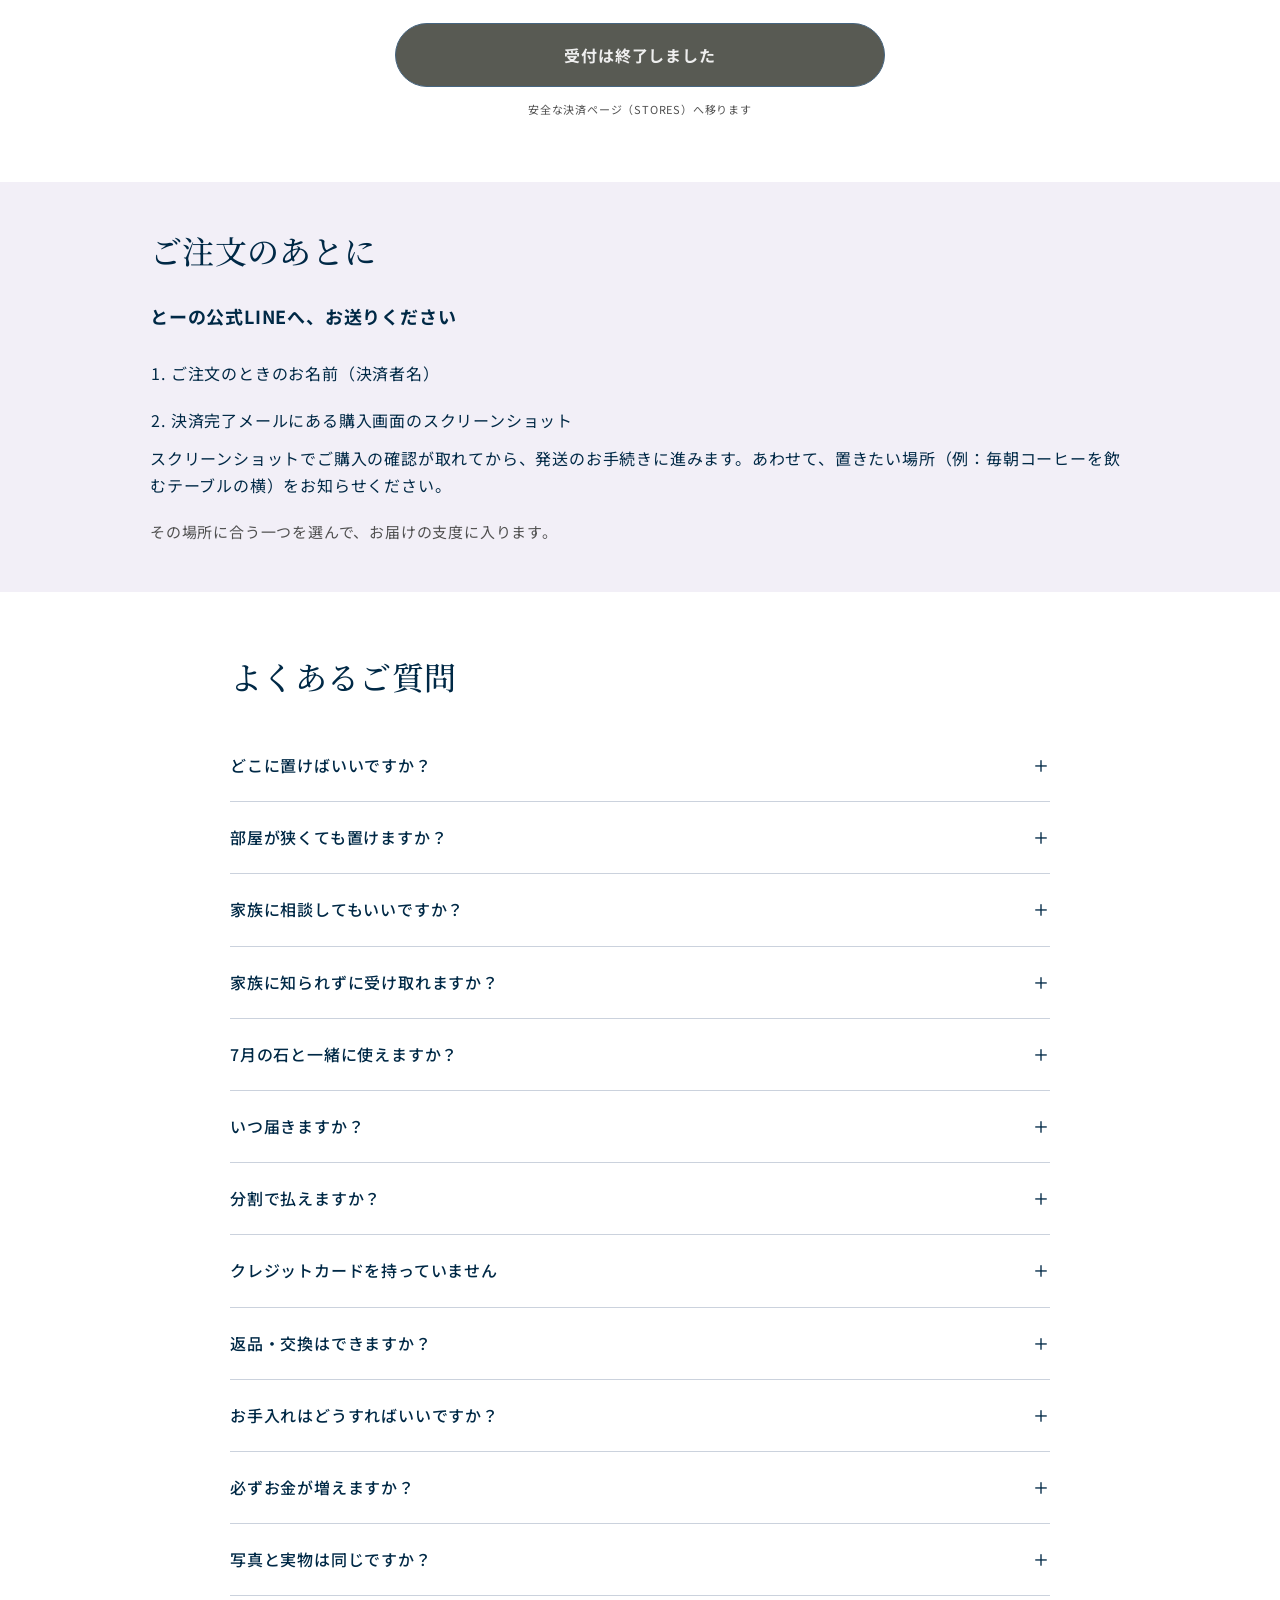
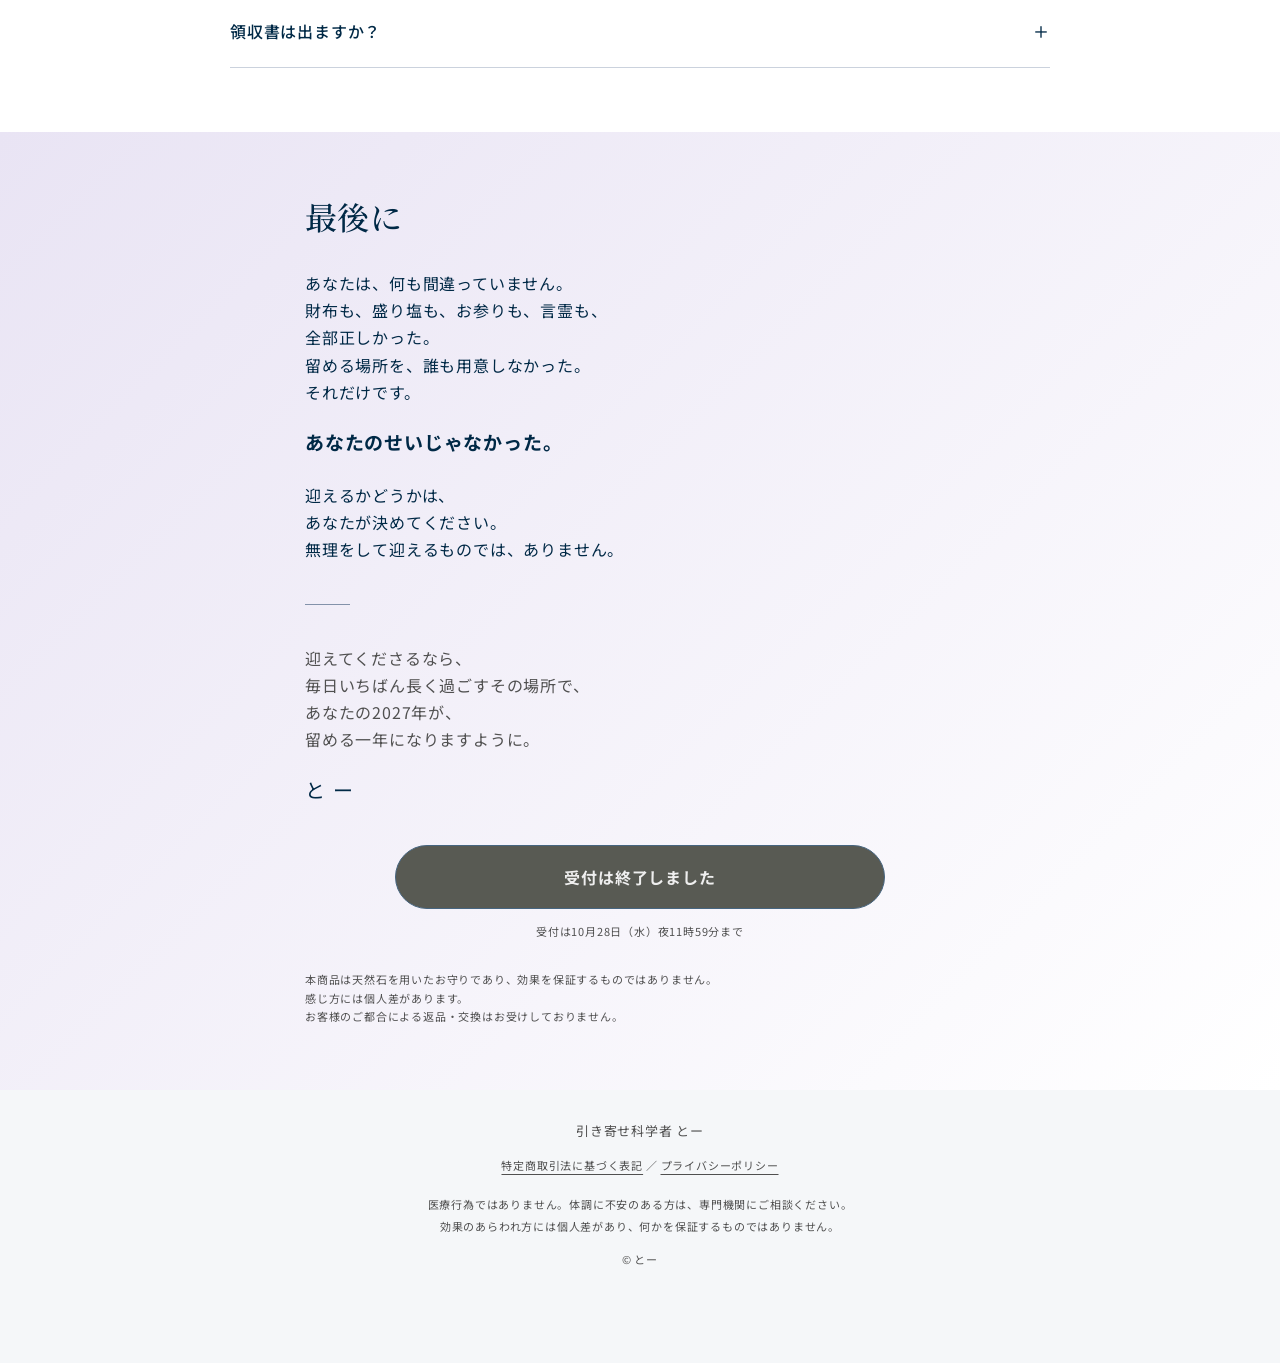
==== commit 2a58f31c: "Show actual calendar preview and elevate gift presentation" ====
--- a/index.html
+++ b/index.html
@@ -16,7 +16,7 @@
 <nav class="brand-nav" aria-label="ページ内ナビゲーション"><a class="wordmark" href="#top">CITRINE <span>SPHERE</span></a><div><a href="#sphere">商品について</a><a href="#price">価格・特典</a></div></nav>
 <!-- HERO -->
 <header class="hero" id="top">
-  <img class="hero-img" src="assets/sphere_pearl_20261018.png" width="1254" height="1254" alt="提供写真をもとに背景を演出したシトリンのビジュアル（生成画像）" fetchpriority="high">
+  <img class="hero-img" src="assets/sphere_pearl_20261018.png" width="1254" height="1254" alt="シトリンスフィアのイメージビジュアル" fetchpriority="high">
   <div class="hero-glow" aria-hidden="true"></div>
   <div class="hero-veil" aria-hidden="true"></div>
   <div class="hero-inner">
@@ -29,7 +29,7 @@
     <p class="hero-date">10月28日（水）23:59まで</p>
   </div>
   <a class="scroll-cue" href="#welcome" aria-label="ご案内を読む">SCROLL <span>↓</span></a>
-<p class="image-credit">提供写真をもとにした演出イメージ（生成画像）</p>
+
   <div class="skirt"></div>
 </header>
 
@@ -139,7 +139,7 @@
     <p class="rv" style="text-align:center;font-size:18px"><strong>毎日いちばん長く過ごす場所に、<br>置いてください。</strong></p>
     <p class="rv">多くの方はリビング。一人暮らしなら、いちばん長くいる部屋。リビングが自分の場所でなければ、台所のテーブルや、自分の机でも構いません。</p>
     <p class="rv" style="text-align:center"><em>届いた朝、カーテンを開けて、<br>まず光を通してみてください。</em></p>
-<figure class="living-photo"><img src="assets/sphere_living_20261018.png" width="1536" height="1024" loading="lazy" alt="木のテーブルにシトリンを置いた暮らしのイメージ"><figcaption>暮らしの中での設置イメージ（生成画像）</figcaption></figure>
+<figure class="living-photo"><img src="assets/sphere_living_20261018.png" width="1536" height="1024" loading="lazy" alt="木のテーブルにシトリンを置いた暮らしのイメージ"><figcaption>暮らしの中での設置イメージ</figcaption></figure>
 
   </div>
 </section>
@@ -168,9 +168,9 @@
       <p class="now gg">¥99,800<small>（税込）</small></p>
       <p class="meta">送料込み</p>
 
-      <div class="gifts">
+      <div class="gifts" id="gifts">
         <p class="gbadge">受付期間中に迎えた方全員へ</p>
-        <p class="gh">総額<span class="gy">1万円</span>相当を<br><strong>無料でお付けします</strong></p>
+        <p class="gift-intro">お迎えのあとにも、<br>3つの特別な贈りもの。</p><p class="gh">総額<span class="gy">1万円</span>相当<br><strong>3特典すべて、無料で。</strong></p>
         <ol class="glist">
           <li>
             <span class="gno">01</span><img class="gift-preview wallpaper" src="assets/gift_wallpaper_preview.png" alt="御守り札の待ち受け画像の実物" loading="lazy" width="1448" height="1086">
@@ -179,11 +179,11 @@
               <i>白蛇と御守り札を描いた待ち受け。保存して、いつも目にするスマホの画面に</i>
             </span>
           </li>
-          <li>
-            <span class="gno">02</span><div class="calendar-preview" aria-hidden="true"><span>2027</span><small>開運カレンダー</small></div>
+          <li id="gift-calendar">
+            <span class="gno">02</span><div class="calendar-art"><span class="calendar-year">2027 <small>開運カレンダー</small></span><img class="gift-preview calendar-image" src="assets/calendar_preview_2027.png" alt="実際の2027年開運カレンダー・1月の画面" loading="lazy" width="852" height="950"></div>
             <span class="gbody">
               <b>2027年 開運カレンダー</b>
-              <i>一粒万倍日、天赦日、寅の日。月ごとの開運日が分かります。印刷用のPDFもあります</i>
+              <i>1月から12月まで、一粒万倍日・天赦日・寅の日をひと目で。日付をタップすると、その日の暦と暮らしのヒントが読めます。印刷できる12か月分のPDF付き。</i>
             </span>
           </li>
           <li>
@@ -194,7 +194,7 @@
             </span>
           </li>
         </ol>
-        <p class="gfoot">3つの贈りものは、ご購入のお礼のLINEで<br>まとめてご案内します。</p>
+        <p class="gfoot"><b>3つとも、ご購入者全員に。</b><br>ご購入のお礼のLINEで、まとめてご案内します。<br><span>すべてデジタル特典です。カレンダーはスマホで閲覧でき、PDFを印刷して使うこともできます。</span></p>
       </div>
 
       <div class="cdbox">
--- a/assets/precision.css
+++ b/assets/precision.css
@@ -48,3 +48,11 @@
 
 /* Remove decorative English labels so section headings start on the reference baseline. */
 .eyebrow{display:none}
+
+/* Actual gift previews and a larger, editorial gift presentation. */
+.gifts{border:1px solid #cbbd9d;background:#fbfaf6;padding:0 28px 30px;margin-top:42px;overflow:hidden}.gifts .gbadge{background:#002946;color:#f5ead1;margin:0 -28px 28px;padding:14px 20px;font-size:13px;letter-spacing:.08em}.gift-intro{font:500 25px/1.6 var(--disp);color:#002946;margin:0 0 16px}.gifts .gh{font:500 19px/1.7 var(--disp);color:#786135;margin:0 0 30px}.gifts .gy{font:500 52px/1.3 var(--disp);padding:0 7px}.gifts .gh strong{display:inline-block;border-top:1px solid #cfbd94;margin-top:12px;padding-top:12px;font:700 17px/1.6 var(--body);color:#002946}.gifts .glist{gap:24px;margin:0}.gifts .glist li{display:flex;flex-direction:column;padding:40px 0 22px;gap:18px;border-top:1px solid #d8cbae}.gifts .gno{top:12px;left:0;width:28px;height:28px;display:flex;align-items:center;justify-content:center;border:1px solid #b7a06d;border-radius:50%;background:#fbfaf6;color:#796134;font:12px/1 var(--body);padding:0}.gifts .gift-preview{width:100%;height:200px;background:transparent;padding:0;object-fit:contain}.gifts .gbody{display:block}.gifts .gbody b{display:block;font:500 21px/1.5 var(--disp);margin-bottom:12px;color:#002946}.gifts .gbody i{display:block;font:14px/1.9 var(--body);color:#505050}.calendar-art{height:200px;background:#eae3d0;overflow:hidden;padding:12px 20px 0}.calendar-year{display:block;font:500 25px/1.3 var(--disp);color:#605032;margin-bottom:10px}.calendar-year small{font:11px/1.5 var(--body);margin-left:10px}.gifts .calendar-image{height:auto;width:100%;box-shadow:0 3px 12px #40372126;transform:rotate(-3deg);transform-origin:bottom center}.gifts .gfoot{border-top:1px solid #d8cbae;padding-top:24px;margin-top:10px;font-size:13px;line-height:1.9}.gfoot b{font-weight:700;color:#002946}.gfoot span{display:block;font-size:11px;margin-top:8px;color:#666}
+@media(max-width:700px){.gifts{margin:32px -9.5238% 0;padding:0 8% 28px;border-left:0;border-right:0}.gifts .gbadge{margin:0 -9.5238% 26px;padding:14px 8%;font-size:12px}.gift-intro{font-size:23px;line-height:1.5}.gifts .gy{font-size:50px}.gifts .gh{font-size:18px}.gifts .gh strong{font-size:16px}.gifts .glist{display:block}.gifts .glist li{padding:48px 0 28px;gap:20px}.gifts .gift-preview{width:100%;height:230px;object-fit:contain}.gifts .gno{top:12px;width:28px;height:28px;font-size:12px}.gifts .gbody b{font-size:23px;line-height:1.4}.gifts .gbody i{font-size:14.56px;line-height:1.8}.calendar-art{width:100%;height:280px;padding:16px 35px 0}.calendar-year{font-size:29px}.calendar-year small{font-size:12px}.gifts .calendar-image{height:auto;width:100%}.gifts .gfoot{font-size:13px;text-align:left}.gfoot span{font-size:11px}}
+
+@media(max-width:700px){.gifts{margin:32px 0 0;padding:0 18px 28px;border:1px solid #cbbd9d}.gifts .gbadge{margin:0 -18px 26px;padding:14px 12px}.gift-intro{font-size:22px}.gifts .gbody b{font-size:21px}.calendar-art{padding:16px 25px 0}}
+
+.gifts .calendar-image{display:block;width:auto;height:145px;max-width:100%;margin:auto;object-fit:contain}.calendar-art{padding-bottom:10px}@media(max-width:700px){.calendar-art{height:320px}.gifts .calendar-image{height:245px;width:auto;max-width:100%}}@media(max-width:360px){.gift-intro{font-size:18px}.gifts .gbody b{font-size:18px}.gifts .gift-preview:not(.calendar-image){height:180px}.calendar-art{padding-left:15px;padding-right:15px}.gifts .gbody i{font-size:14px}}
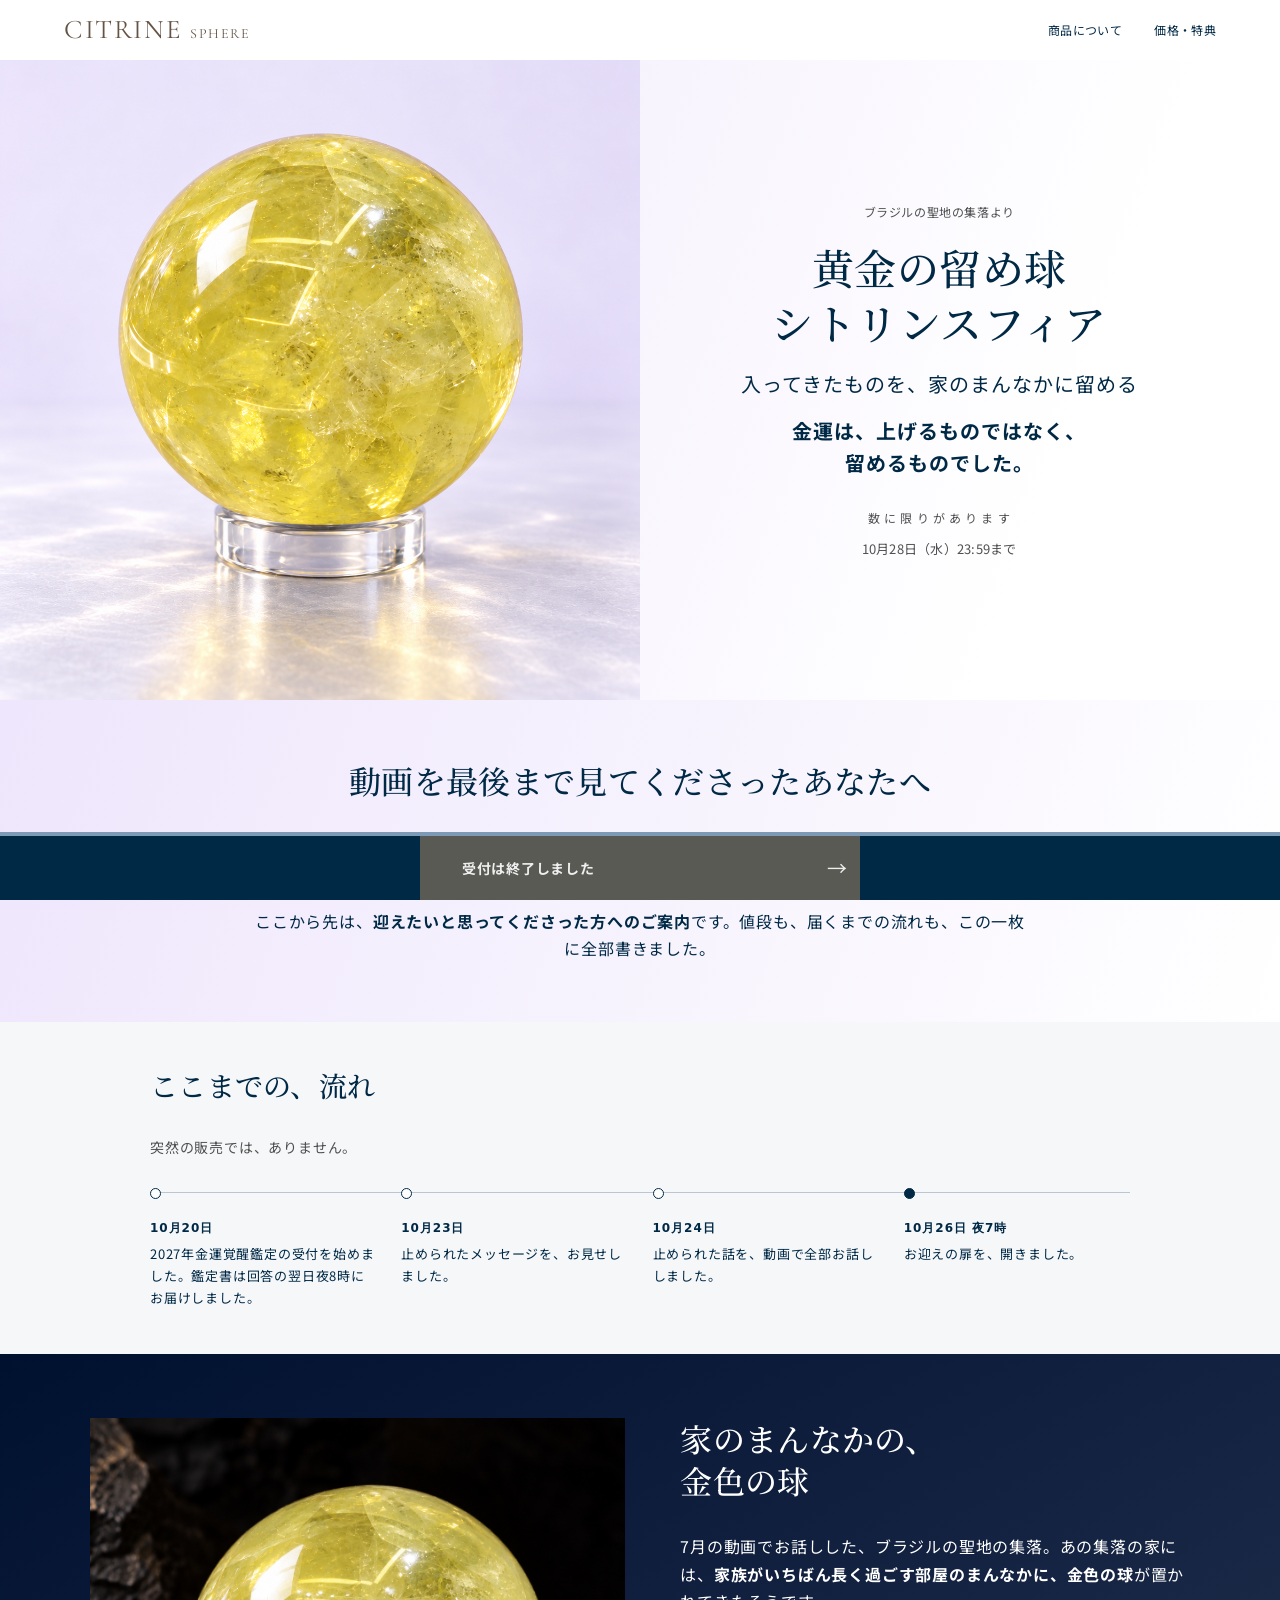
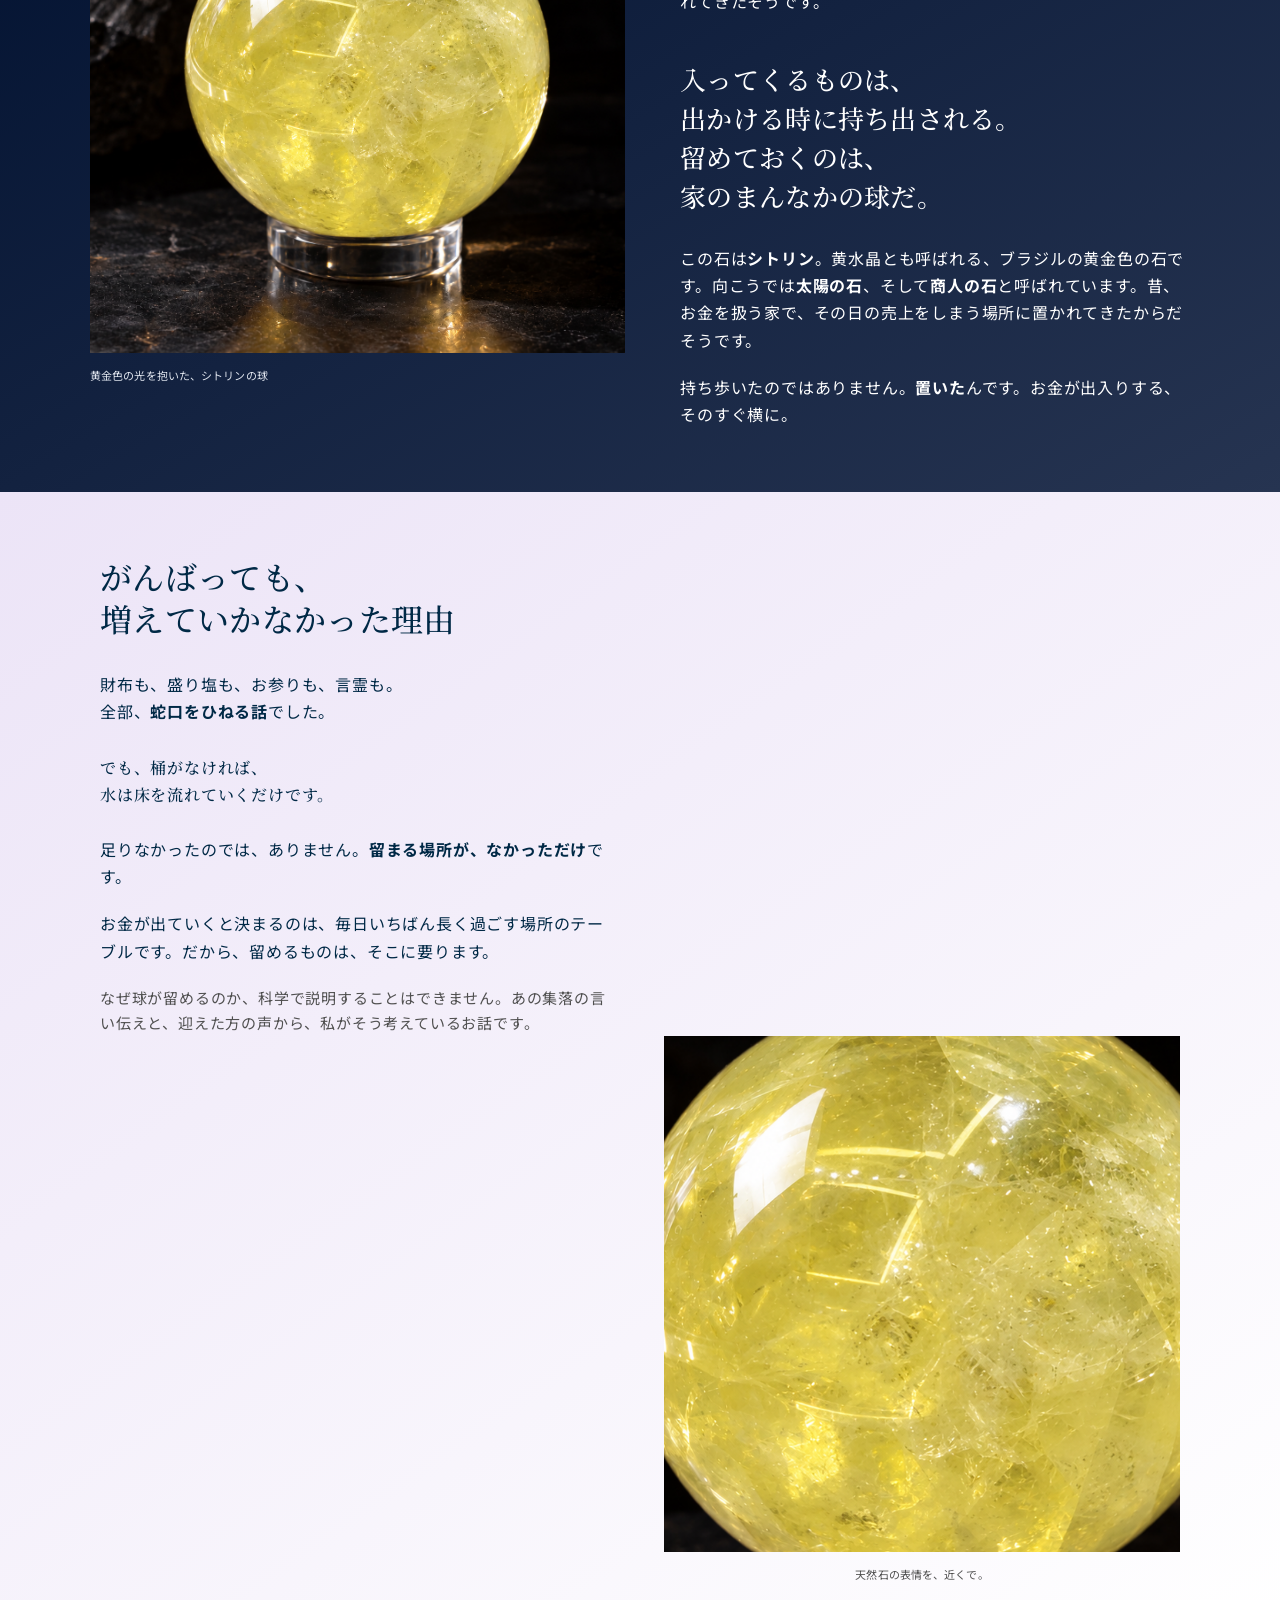
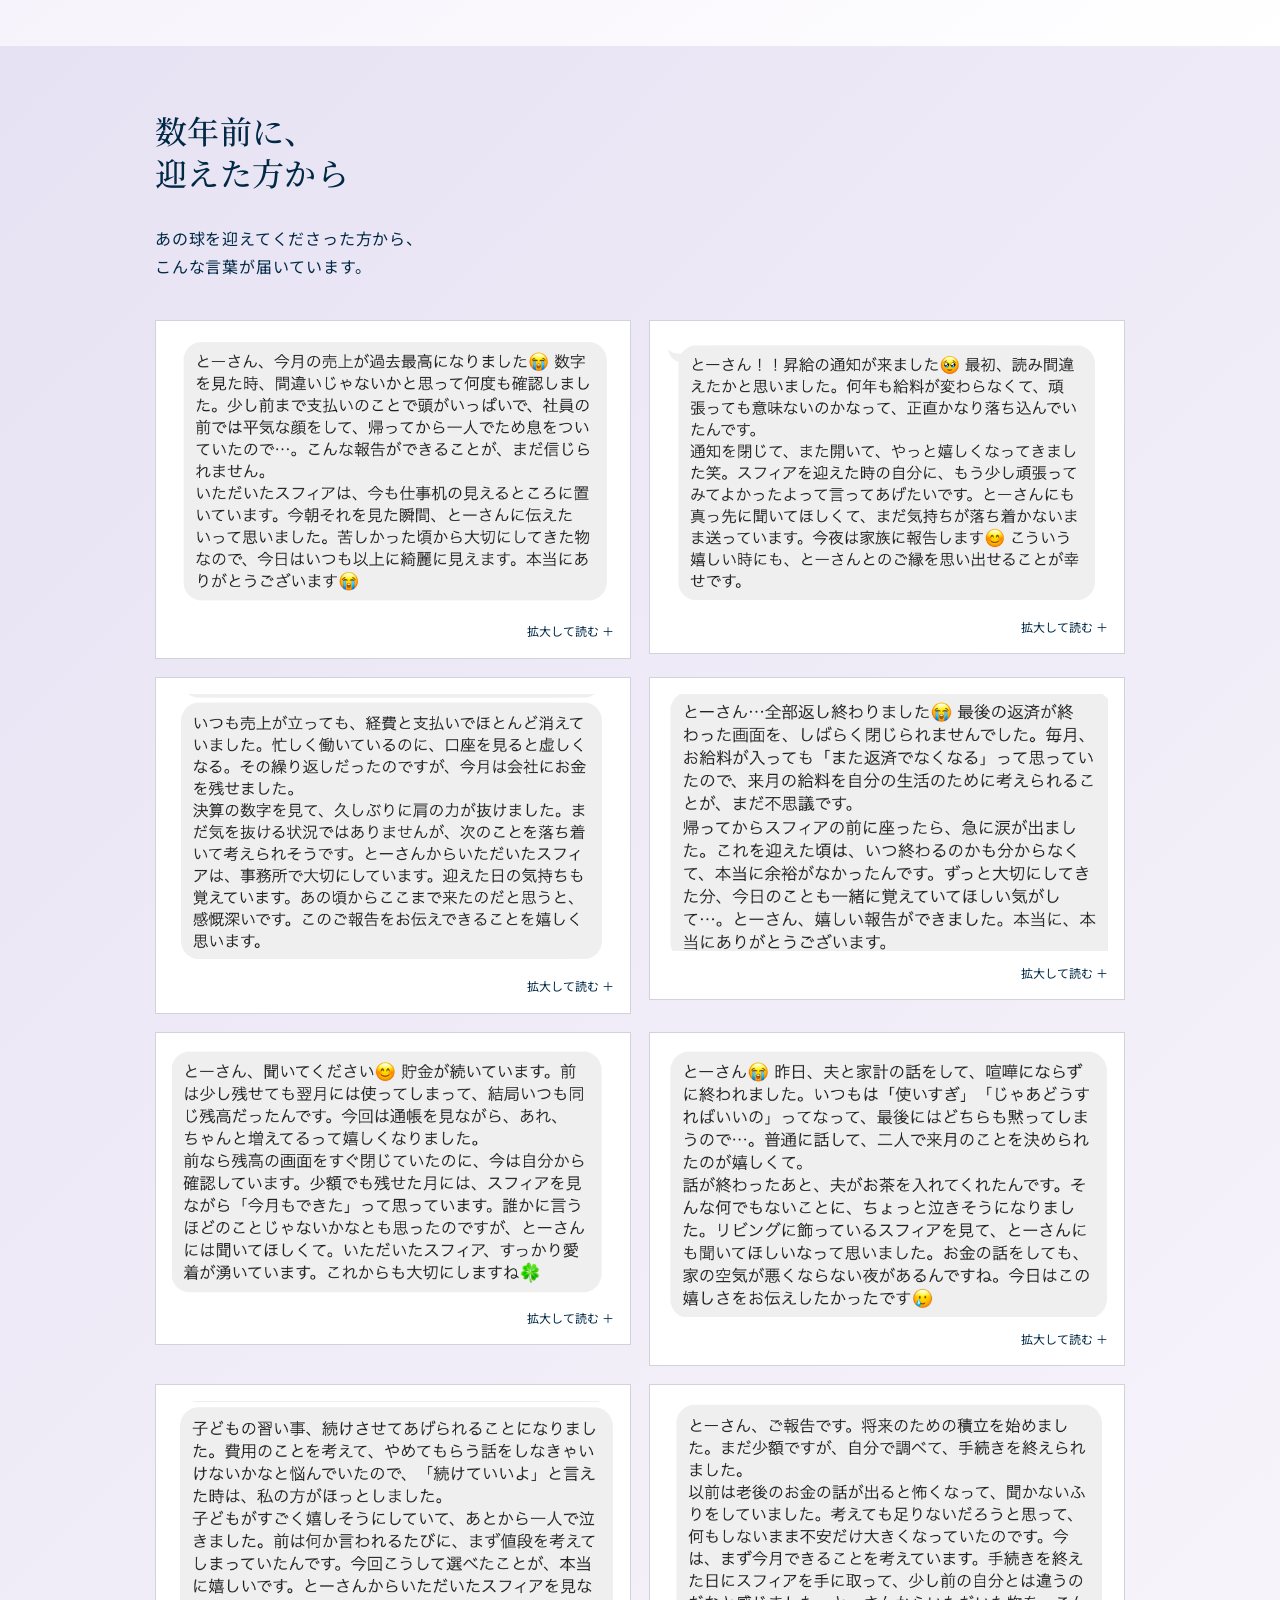
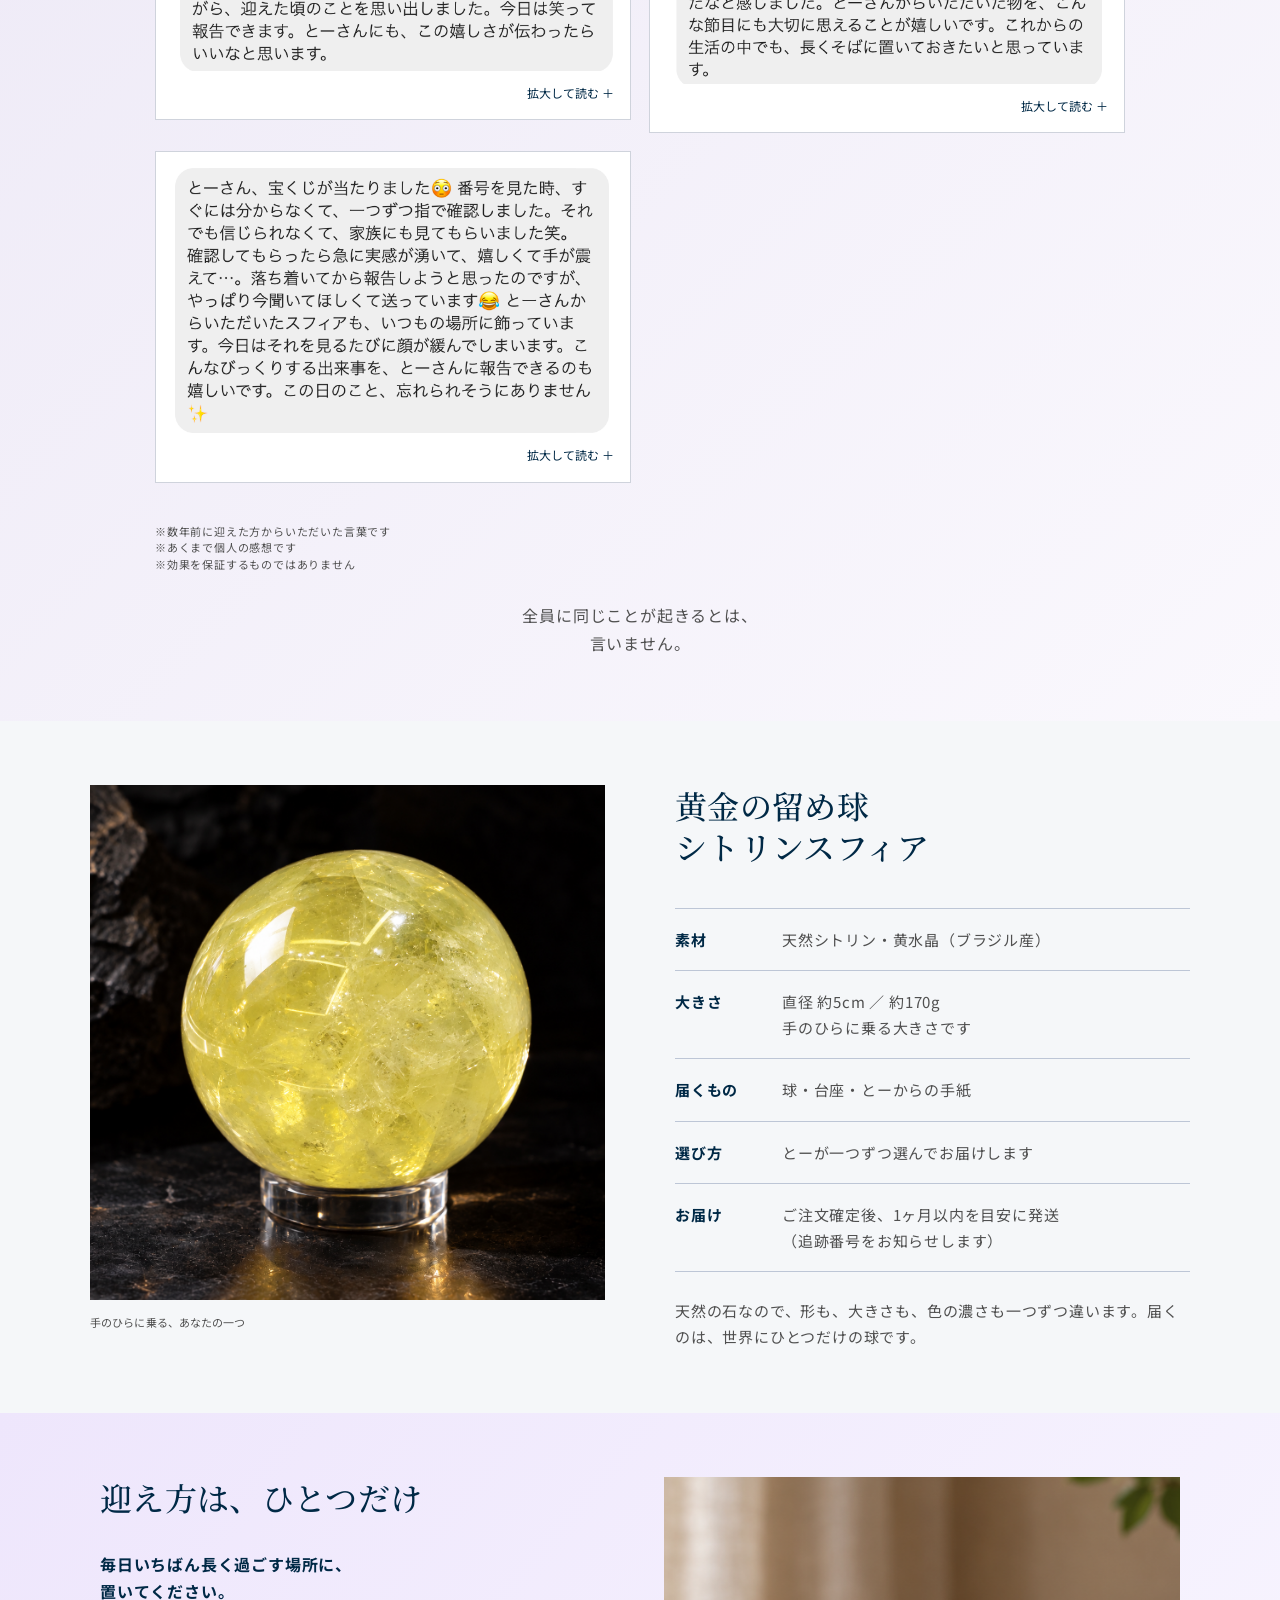
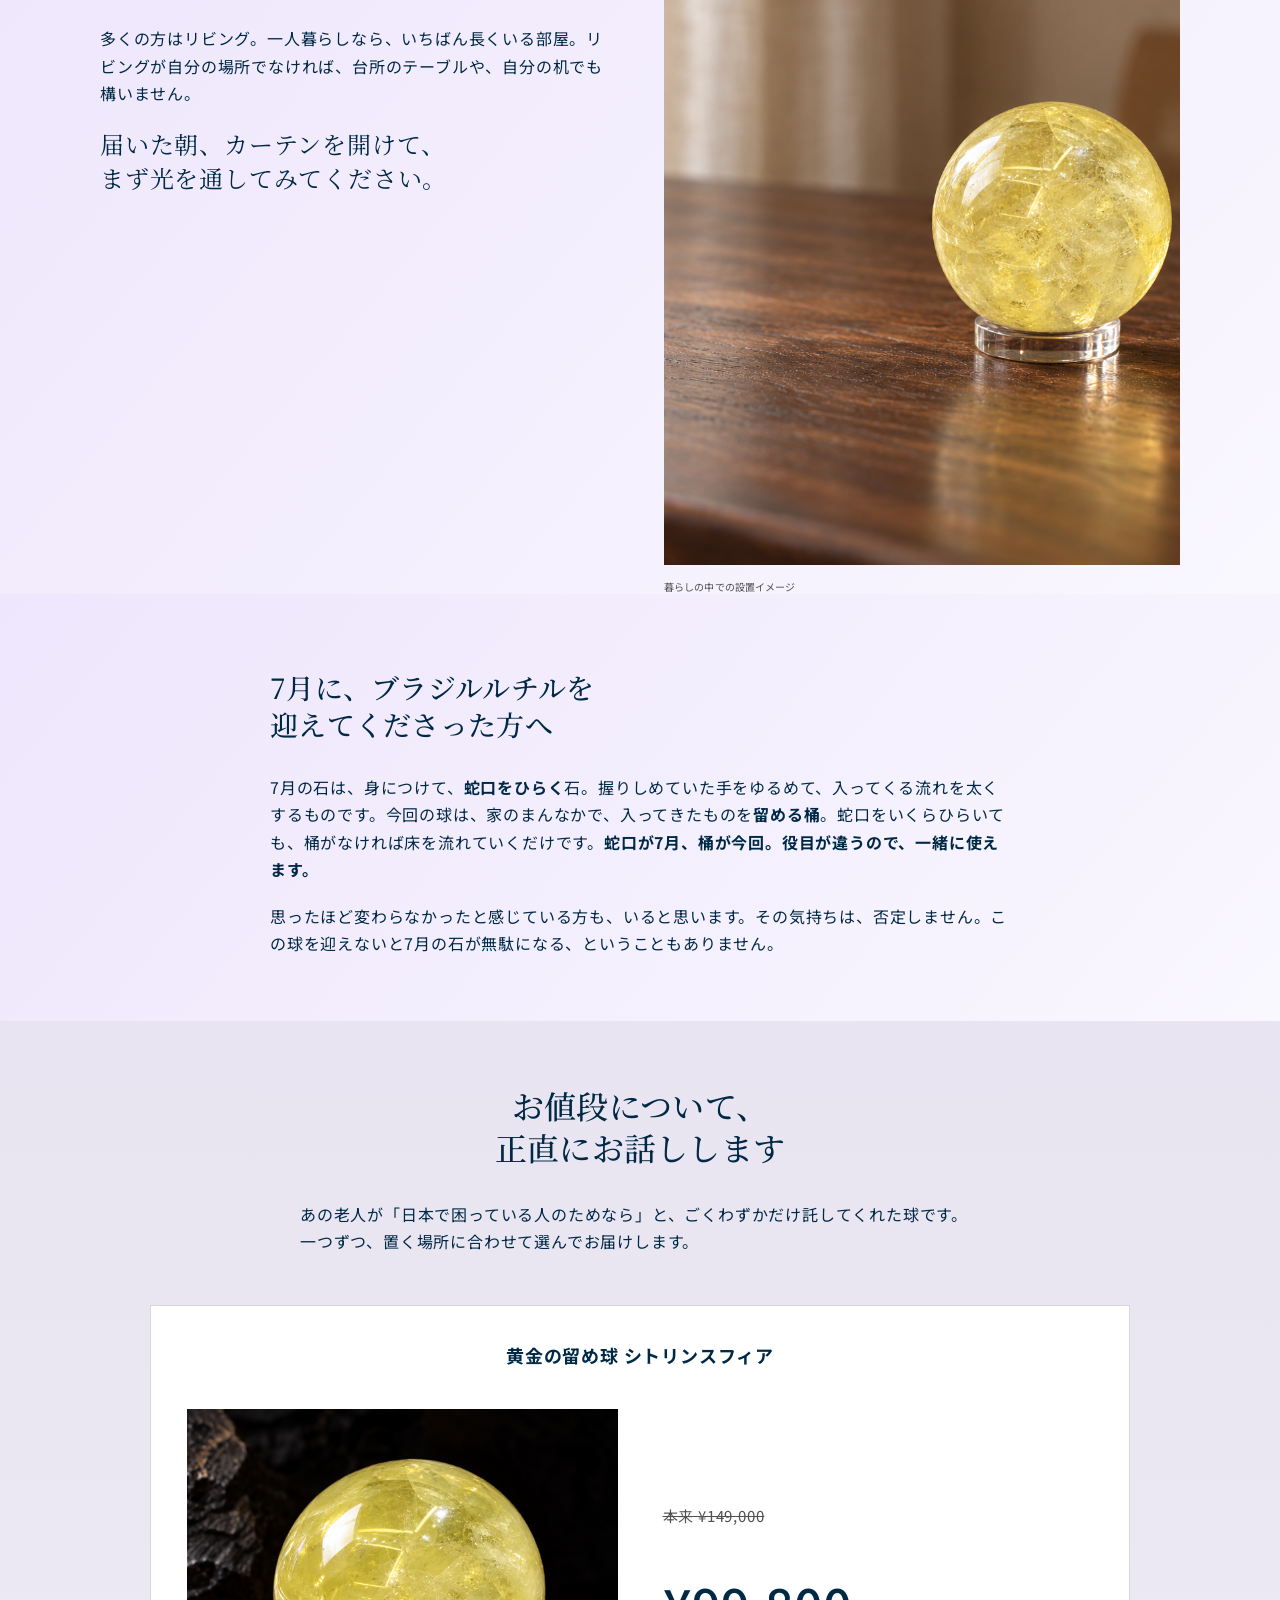
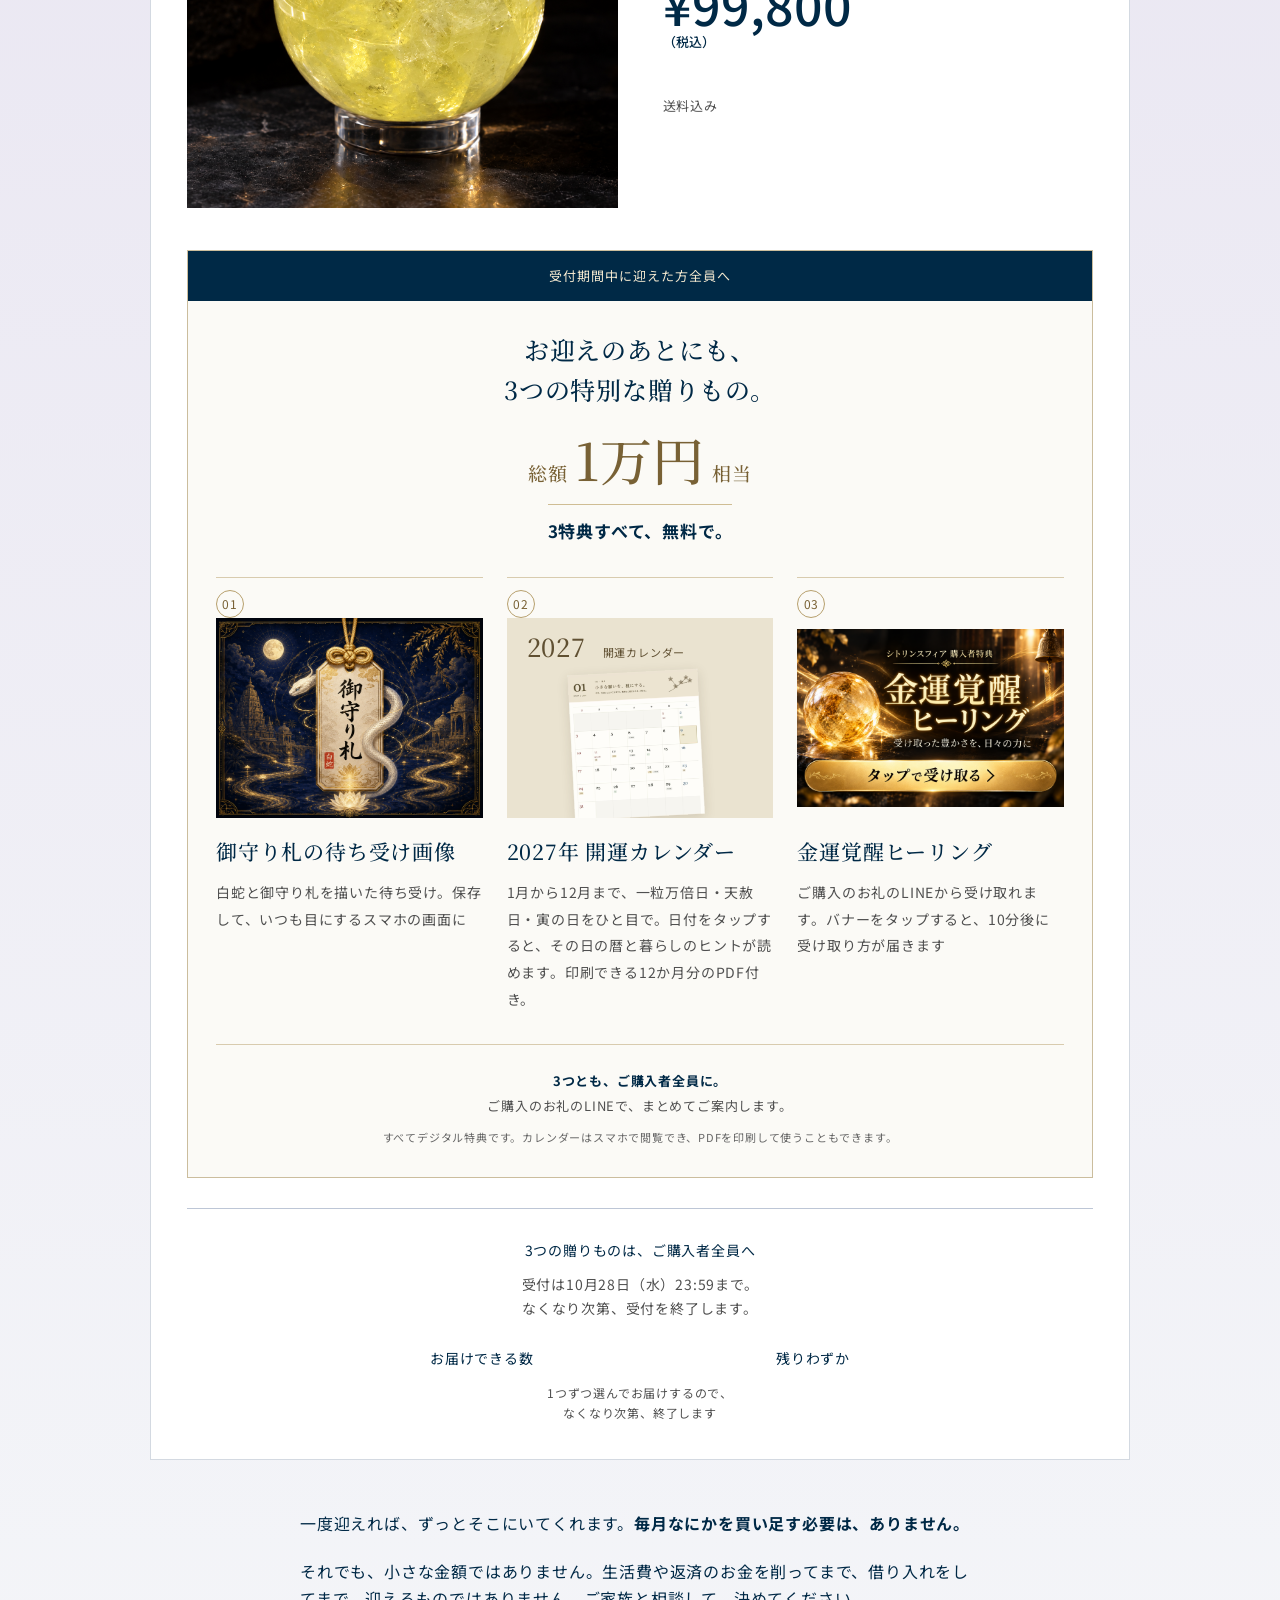
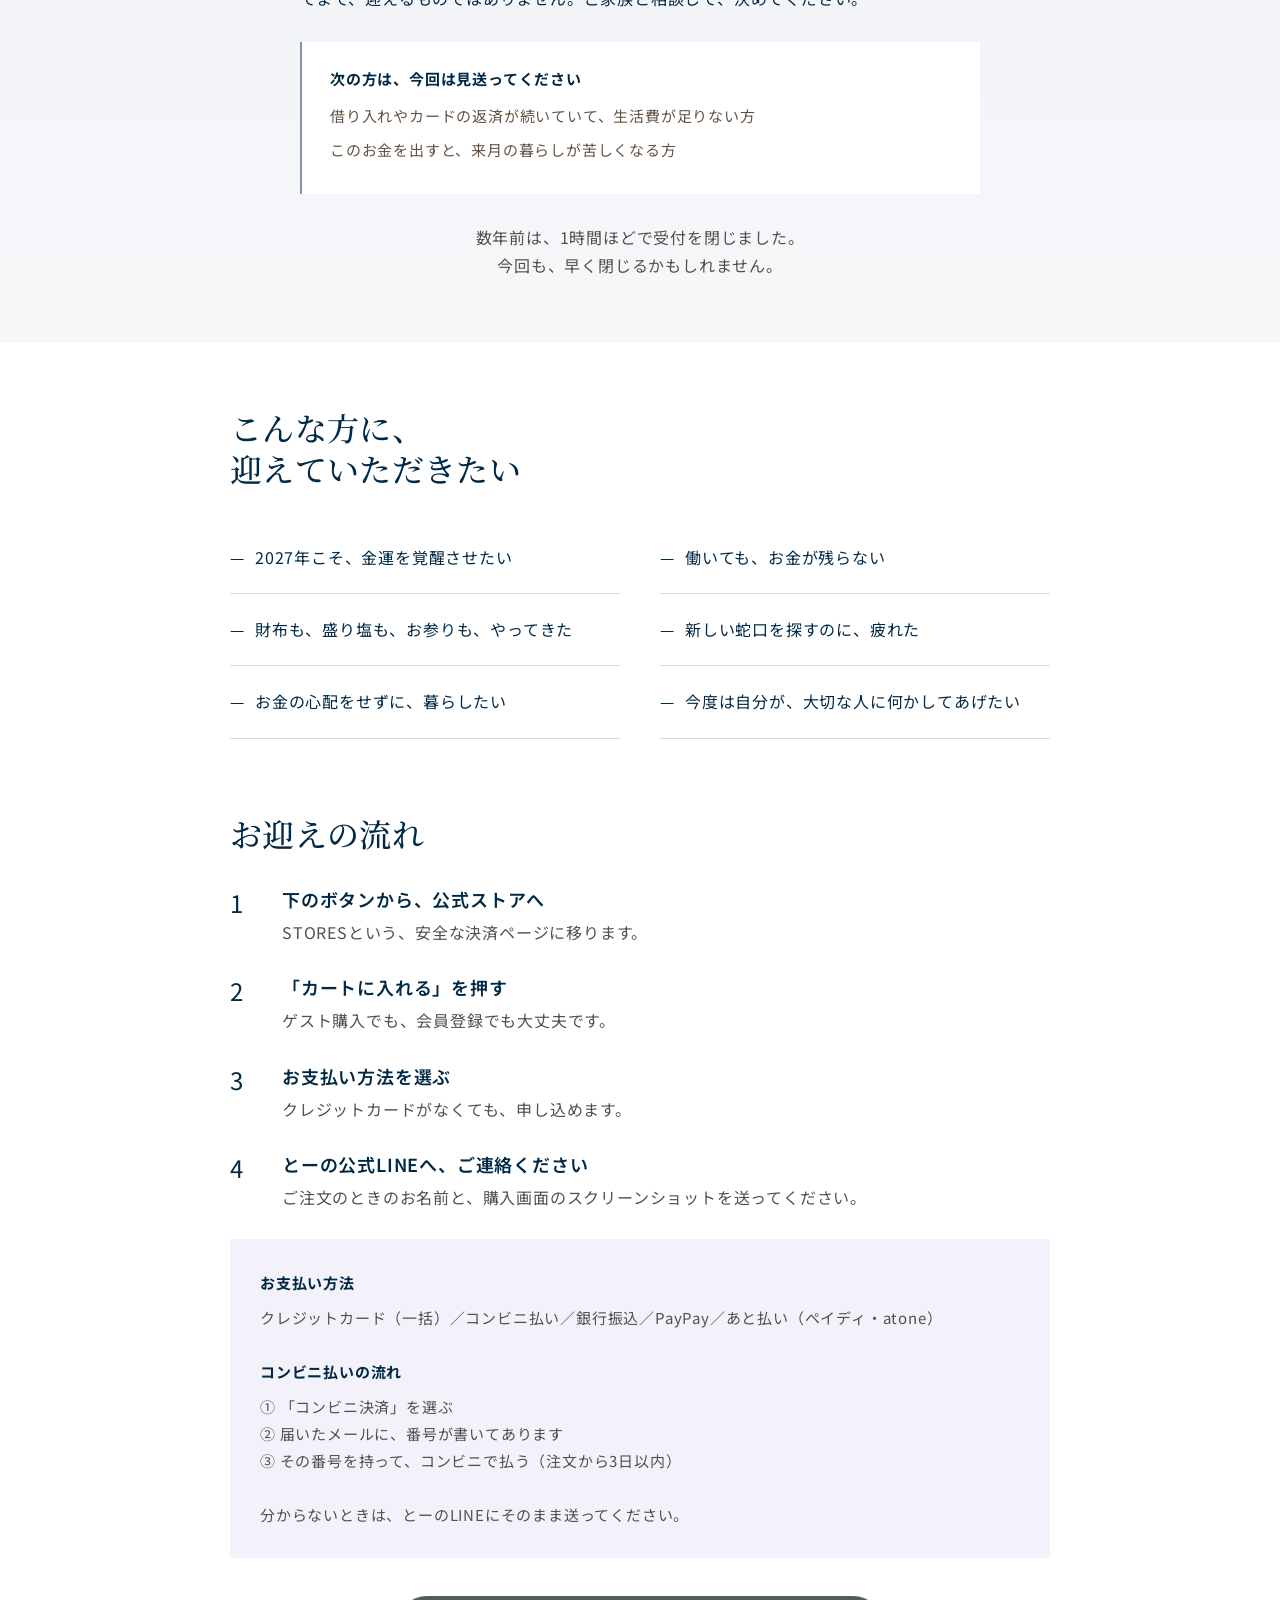
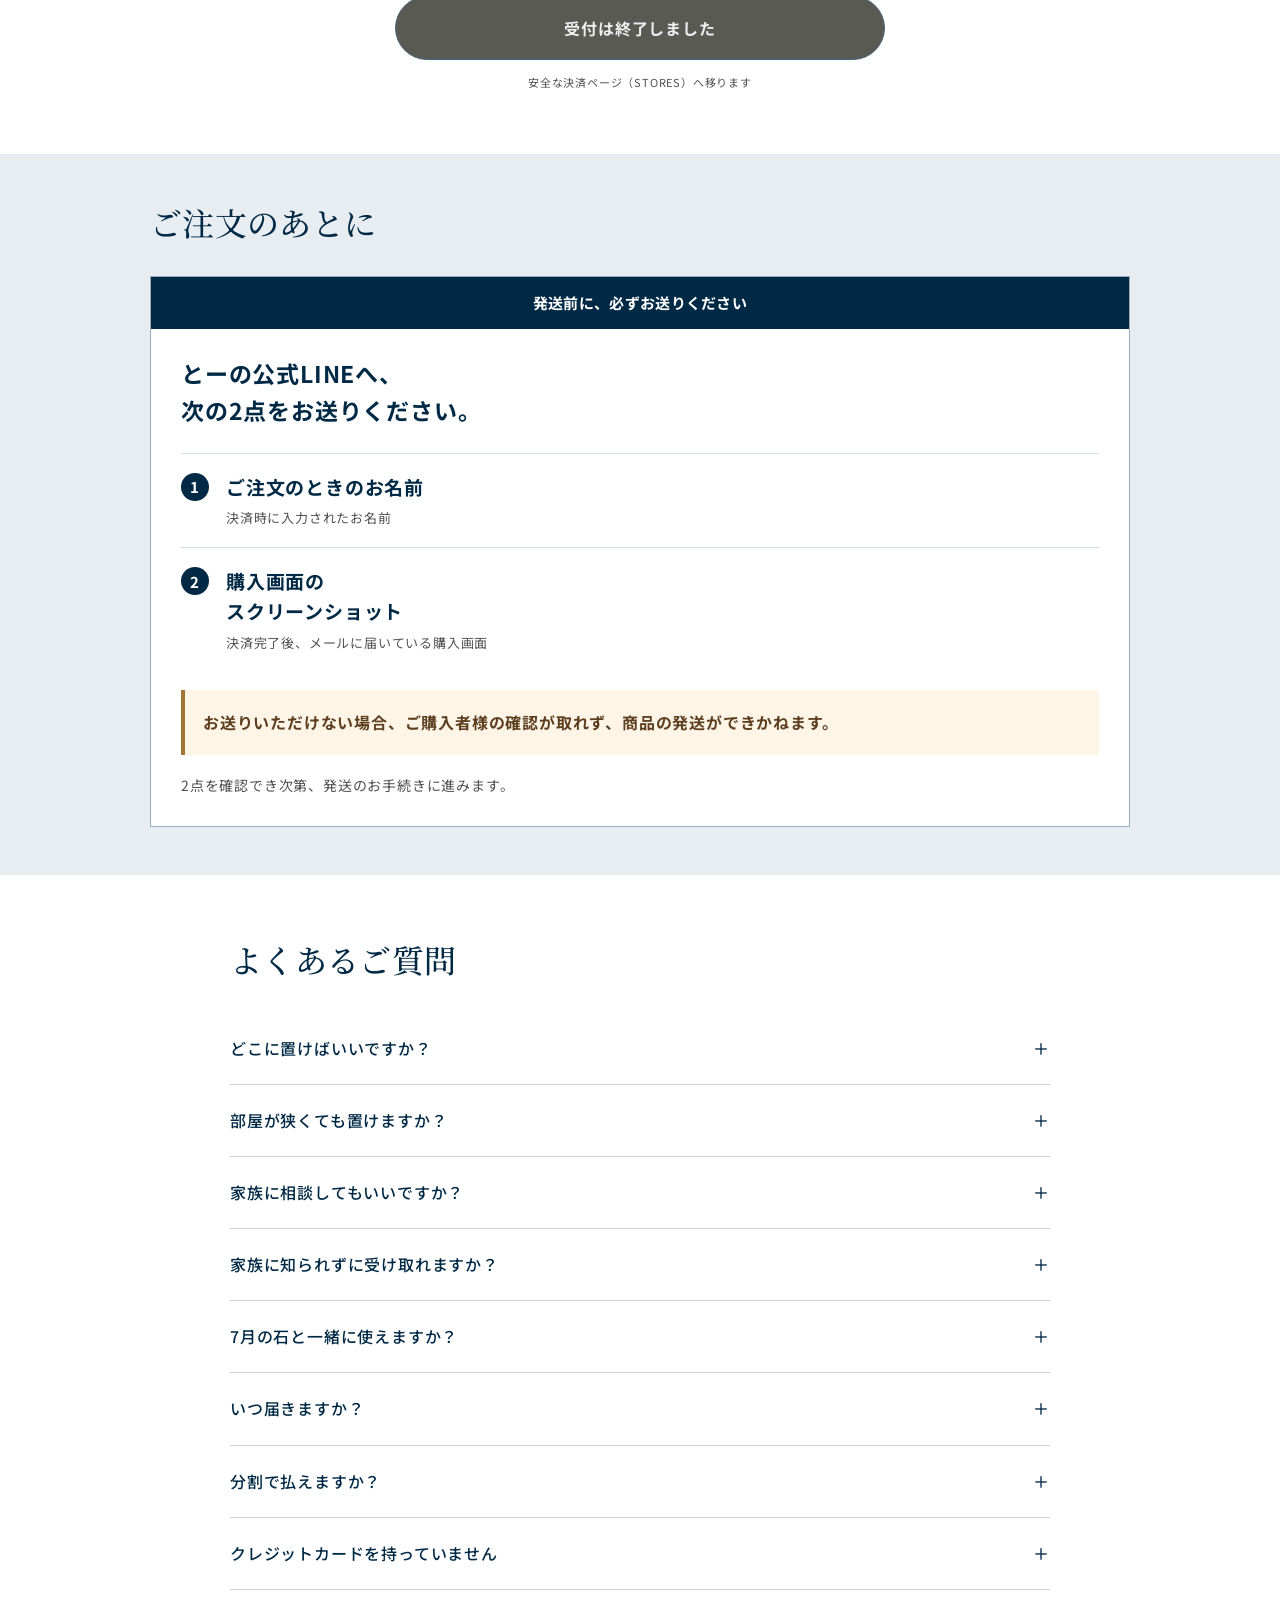
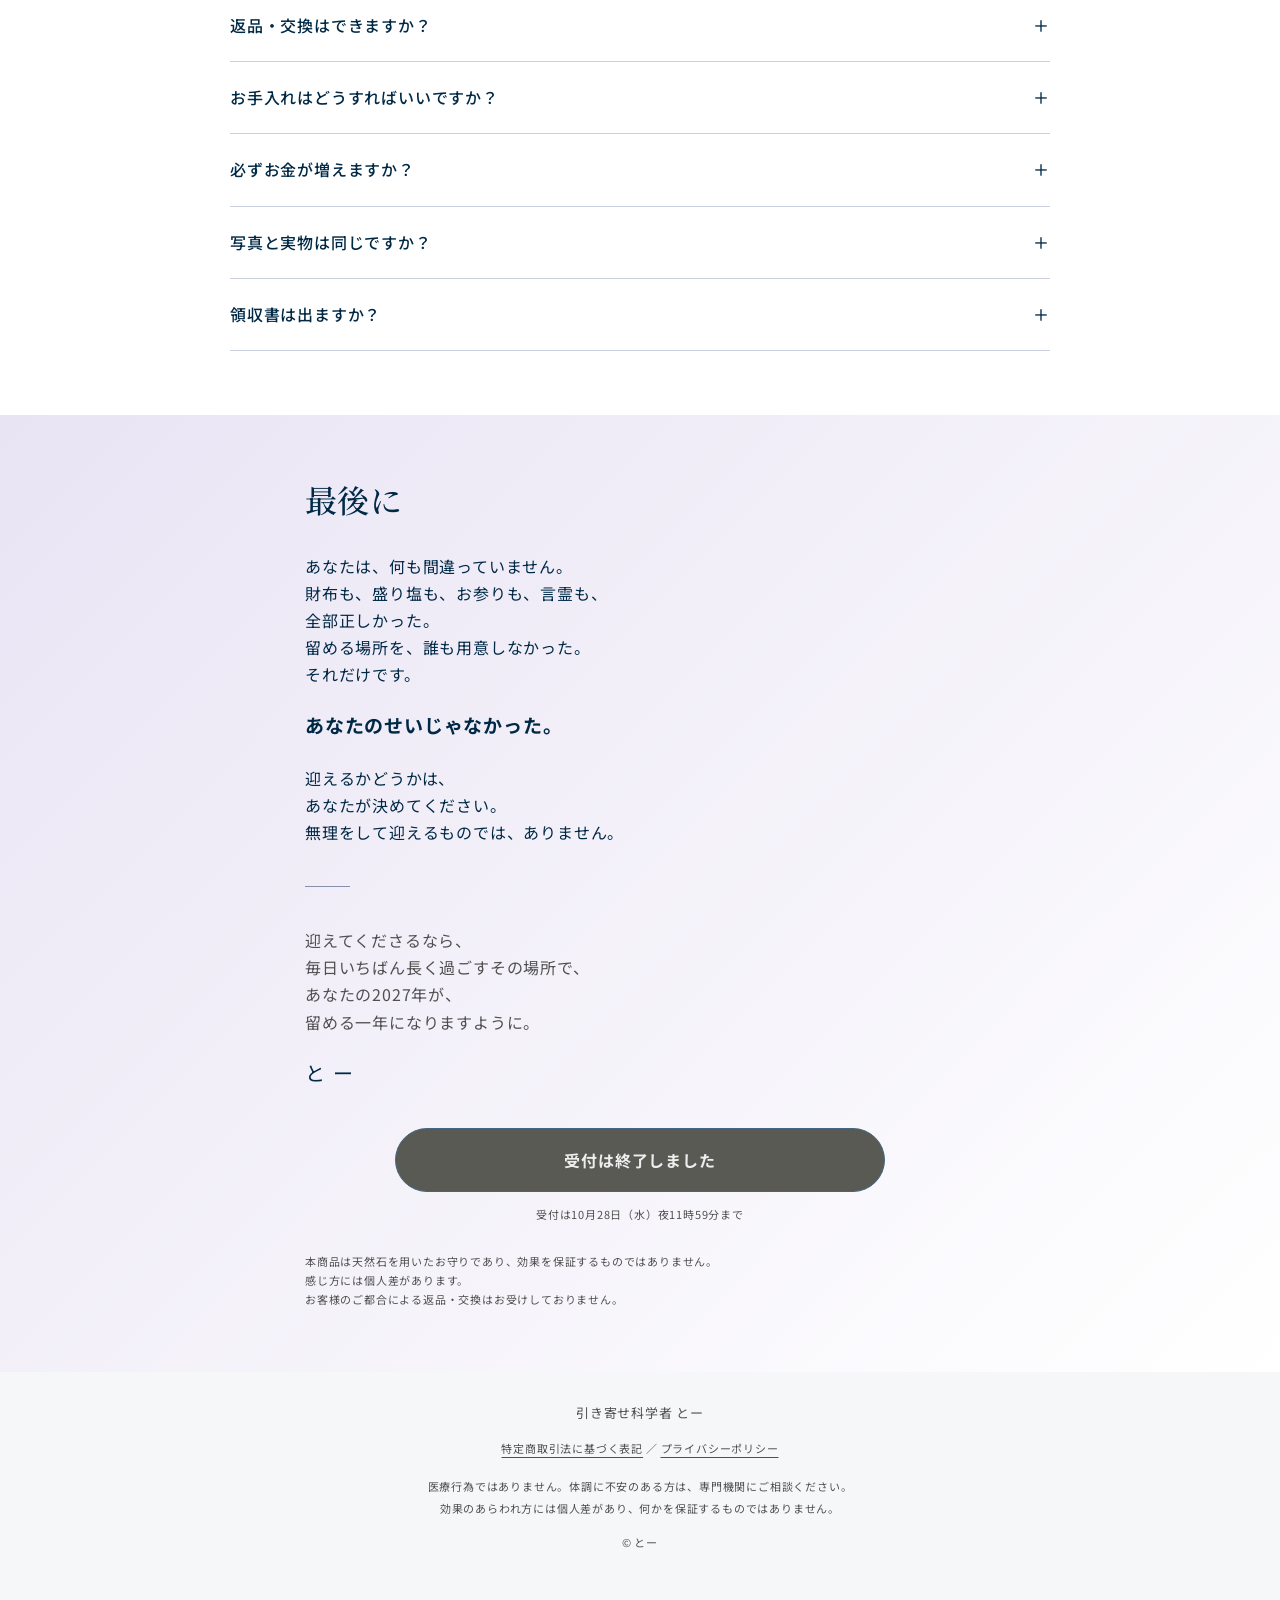
==== commit ac0564c5: "Emphasize required name and purchase screenshot after ordering" ====
--- a/index.html
+++ b/index.html
@@ -124,7 +124,7 @@
       <tr><th>素材</th><td>天然シトリン・黄水晶（ブラジル産）</td></tr>
       <tr><th>大きさ</th><td>直径 約5cm ／ 約170g<br>手のひらに乗る大きさです</td></tr>
       <tr><th>届くもの</th><td>球・台座・とーからの手紙</td></tr>
-      <tr><th>選び方</th><td>置きたい場所に合わせて、とーが一つ選びます</td></tr>
+      <tr><th>選び方</th><td>とーが一つずつ選んでお届けします</td></tr>
       <tr><th>お届け</th><td>ご注文確定後、1ヶ月以内を目安に発送<br>（追跡番号をお知らせします）</td></tr>
     </table>
     <p class="rv" style="color:var(--moon-dim);font-size:15px">天然の石なので、形も、大きさも、色の濃さも一つずつ違います。届くのは、世界にひとつだけの球です。</p>
@@ -246,7 +246,7 @@
     <div class="step rv"><div class="n">1</div><div><h3>下のボタンから、公式ストアへ</h3><p>STORESという、安全な決済ページに移ります。</p></div></div>
     <div class="step rv"><div class="n">2</div><div><h3>「カートに入れる」を押す</h3><p>ゲスト購入でも、会員登録でも大丈夫です。</p></div></div>
     <div class="step rv"><div class="n">3</div><div><h3>お支払い方法を選ぶ</h3><p>クレジットカードがなくても、申し込めます。</p></div></div>
-    <div class="step rv"><div class="n">4</div><div><h3>とーの公式LINEへ、ご連絡ください</h3><p>お名前と購入画面のスクリーンショットを送ってください。あわせて、置きたい場所をお知らせください。</p></div></div>
+    <div class="step rv"><div class="n">4</div><div><h3>とーの公式LINEへ、ご連絡ください</h3><p>ご注文のときのお名前と、購入画面のスクリーンショットを送ってください。</p></div></div>
     <div class="pay rv"><b>お支払い方法</b>クレジットカード（一括）／コンビニ払い／銀行振込／PayPay／あと払い（ペイディ・atone）<br><br><b>コンビニ払いの流れ</b>① 「コンビニ決済」を選ぶ<br>② 届いたメールに、番号が書いてあります<br>③ その番号を持って、コンビニで払う（注文から3日以内）<br><br>分からないときは、とーのLINEにそのまま送ってください。</div>
     <a class="cta js-cta rv" href="#">球を、お迎えする</a>
     <p class="ctasub rv">安全な決済ページ（STORES）へ移ります</p>
@@ -261,10 +261,11 @@
     <h2 class="rv">ご注文のあとに</h2>
     <div class="gline"></div>
     <div class="after-box rv">
-      <h3>とーの公式LINEへ、お送りください</h3>
-      <ol><li>ご注文のときのお名前（決済者名）</li><li>決済完了メールにある購入画面の<span style="white-space:nowrap">スクリーンショット</span></li></ol>
-      <p>スクリーンショットでご購入の確認が取れてから、発送のお手続きに進みます。あわせて、置きたい場所（例：毎朝コーヒーを飲むテーブルの横）をお知らせください。</p>
-      <p style="font-size:15px;color:var(--moon-dim);margin:0">その場所に合う一つを選んで、お届けの支度に入ります。</p>
+      <p class="order-required">発送前に、必ずお送りください</p>
+      <h3>とーの公式LINEへ、<br>次の2点をお送りください。</h3>
+      <ol><li><strong>ご注文のときのお名前</strong><span>決済時に入力されたお名前</span></li><li><strong>購入画面の<br>スクリーンショット</strong><span>決済完了後、メールに届いている購入画面</span></li></ol>
+      <p class="order-warning"><strong>お送りいただけない場合、ご購入者様の確認が取れず、商品の発送ができかねます。</strong></p>
+      <p class="order-followup">2点を確認でき次第、発送のお手続きに進みます。</p>
     </div>
 
   </div>
--- a/assets/precision.css
+++ b/assets/precision.css
@@ -56,3 +56,9 @@
 @media(max-width:700px){.gifts{margin:32px 0 0;padding:0 18px 28px;border:1px solid #cbbd9d}.gifts .gbadge{margin:0 -18px 26px;padding:14px 12px}.gift-intro{font-size:22px}.gifts .gbody b{font-size:21px}.calendar-art{padding:16px 25px 0}}
 
 .gifts .calendar-image{display:block;width:auto;height:145px;max-width:100%;margin:auto;object-fit:contain}.calendar-art{padding-bottom:10px}@media(max-width:700px){.calendar-art{height:320px}.gifts .calendar-image{height:245px;width:auto;max-width:100%}}@media(max-width:360px){.gift-intro{font-size:18px}.gifts .gbody b{font-size:18px}.gifts .gift-preview:not(.calendar-image){height:180px}.calendar-art{padding-left:15px;padding-right:15px}.gifts .gbody i{font-size:14px}}
+
+/* Required post-order identification, kept distinct from the sales copy. */
+#after{background:#e8edf2}.after-box{background:#fff;border:1px solid #9baec0;padding:0 30px 28px;margin-top:26px}.after-box .order-required{background:#002946;color:#fff;margin:0 -30px 26px;padding:14px 20px;text-align:center;font:700 15px/1.6 var(--body);letter-spacing:.02em}.after-box h3{font:700 23px/1.6 var(--body);margin:0 0 24px}.after-box ol{list-style:none;counter-reset:order-items;padding:0;margin:0}.after-box li{position:relative;counter-increment:order-items;padding:18px 0 18px 45px;border-top:1px solid #d5dee5;margin:0}.after-box li:before{content:counter(order-items);position:absolute;left:0;top:19px;background:#002946;color:#fff;width:28px;height:28px;border-radius:50%;display:grid;place-items:center;font:700 15px/1 var(--body)}.after-box li strong{display:block;font:700 19px/1.6 var(--body)}.after-box li span{display:block;font:13px/1.7 var(--body);color:#505050;margin-top:5px}.after-box .order-warning{padding:18px;margin:18px 0;background:#fff5e7;border-left:4px solid #a37535;color:#5c4020;font:700 16px/1.8 var(--body)}.after-box .order-followup{font:14px/1.8 var(--body);margin:0;color:#505050}
+@media(max-width:700px){.after-box{padding:0 18px 22px}.after-box .order-required{margin:0 -18px 22px;padding:14px 12px;font-size:13px}.after-box h3{font-size:19px;line-height:1.6}.after-box li{padding-left:38px}.after-box li strong{font-size:17px}.after-box li span{font-size:12px}.after-box .order-warning{font-size:14.56px;padding:15px}.after-box .order-followup{font-size:13px}}
+
+@media(max-width:360px){.after-box h3{font-size:16px}.after-box li strong{font-size:16px}.after-box .order-required{font-size:12px}}
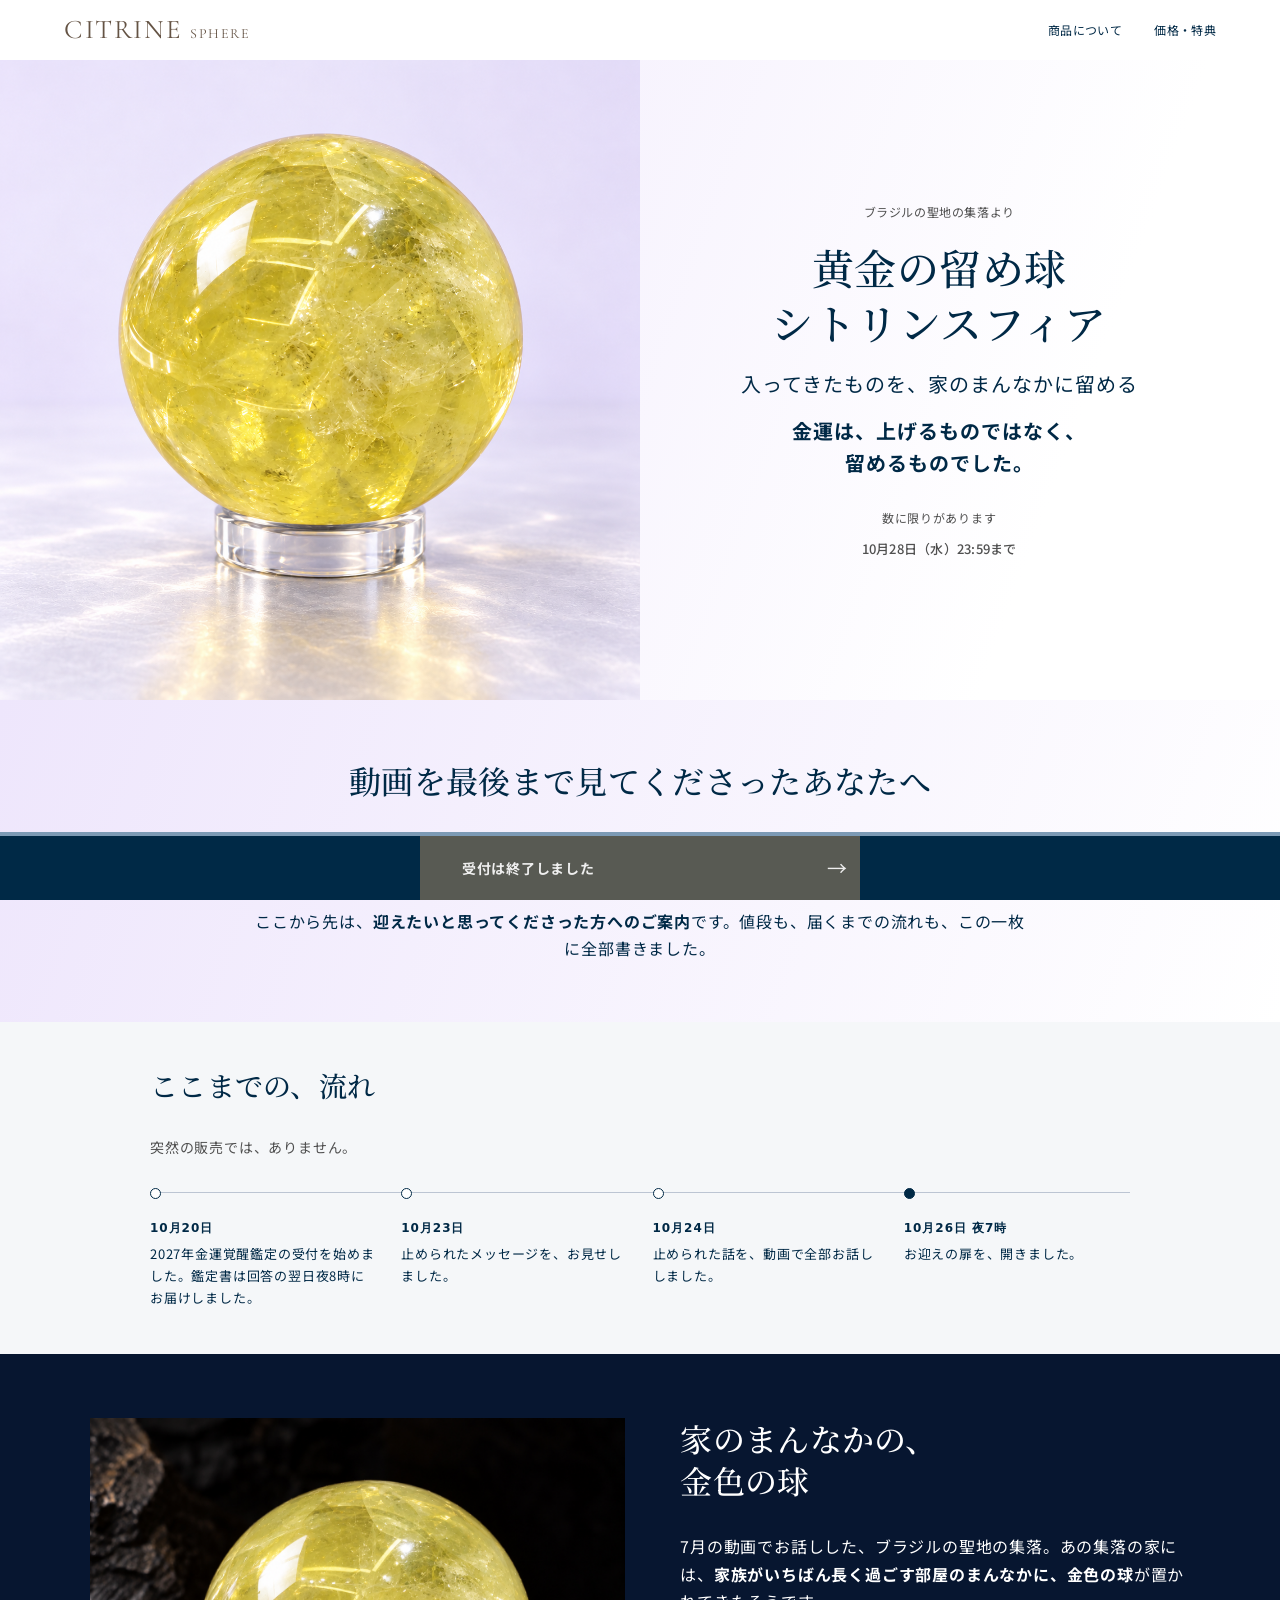
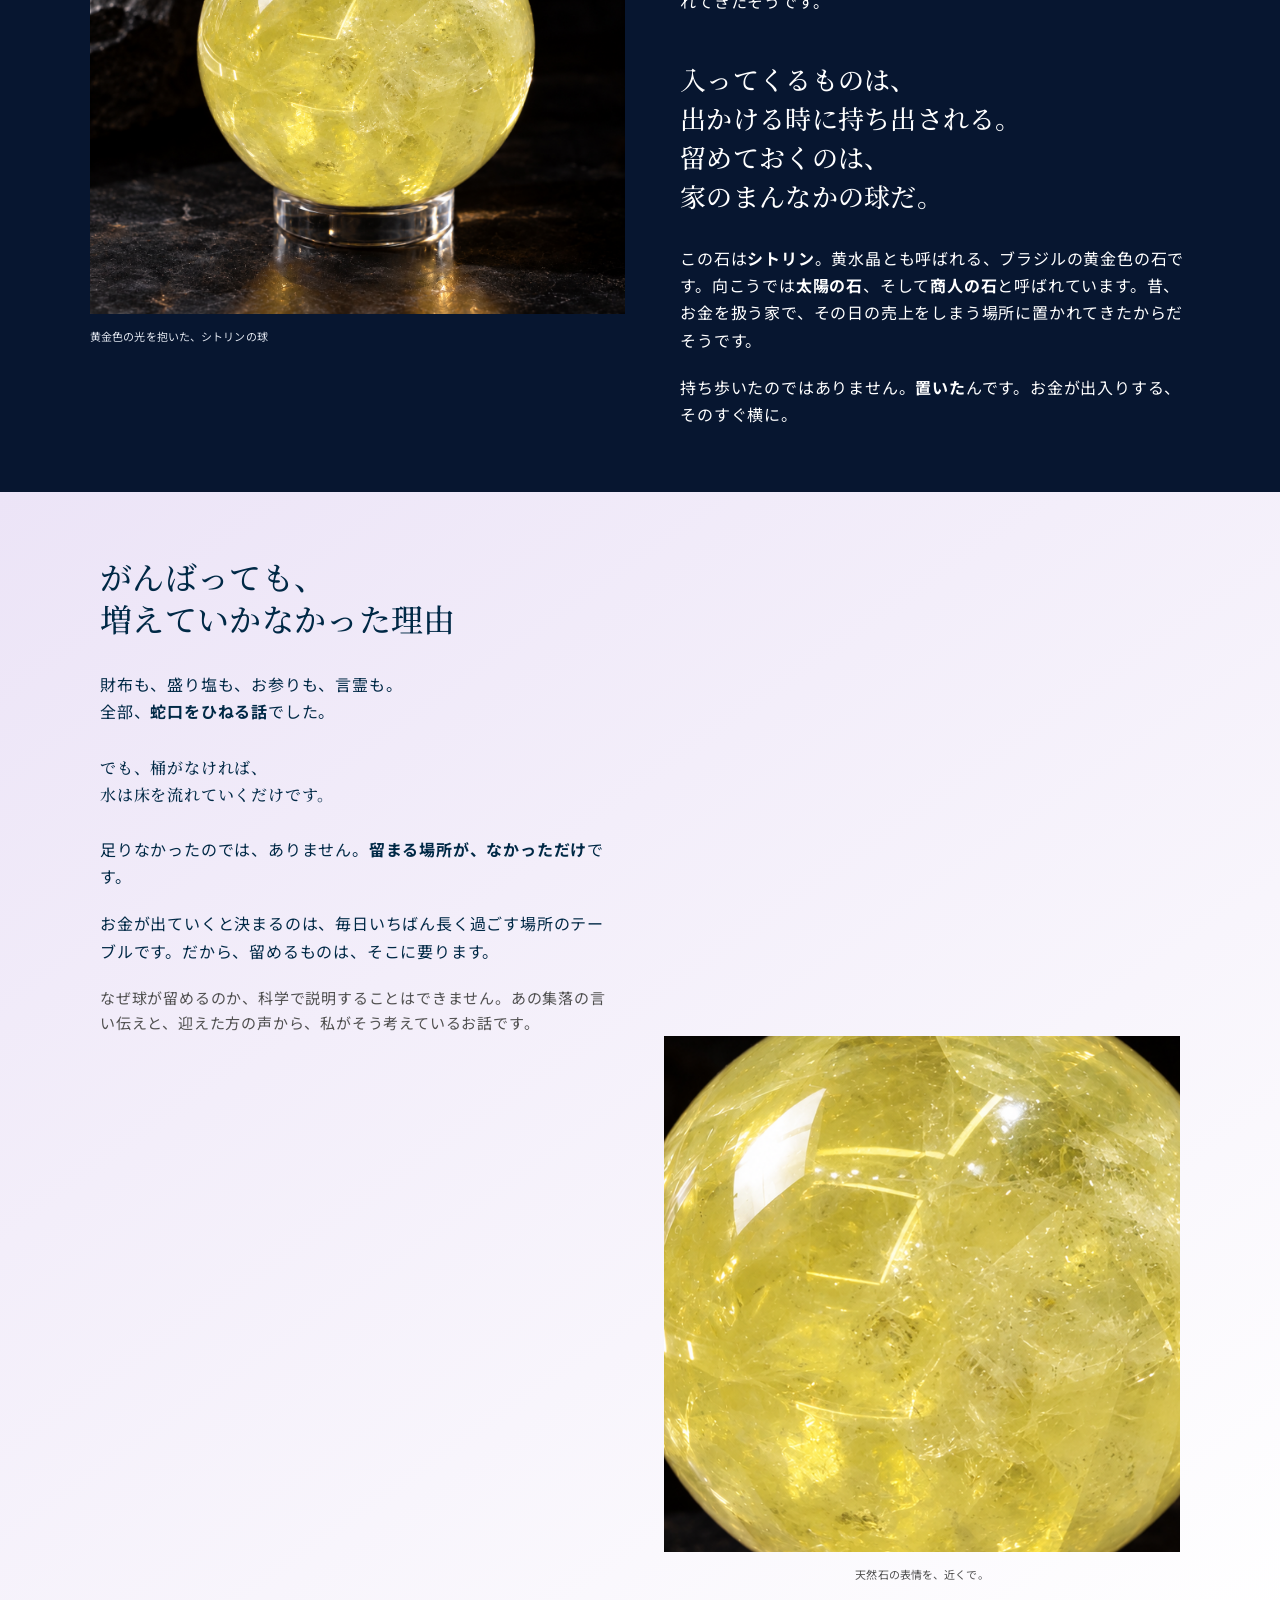
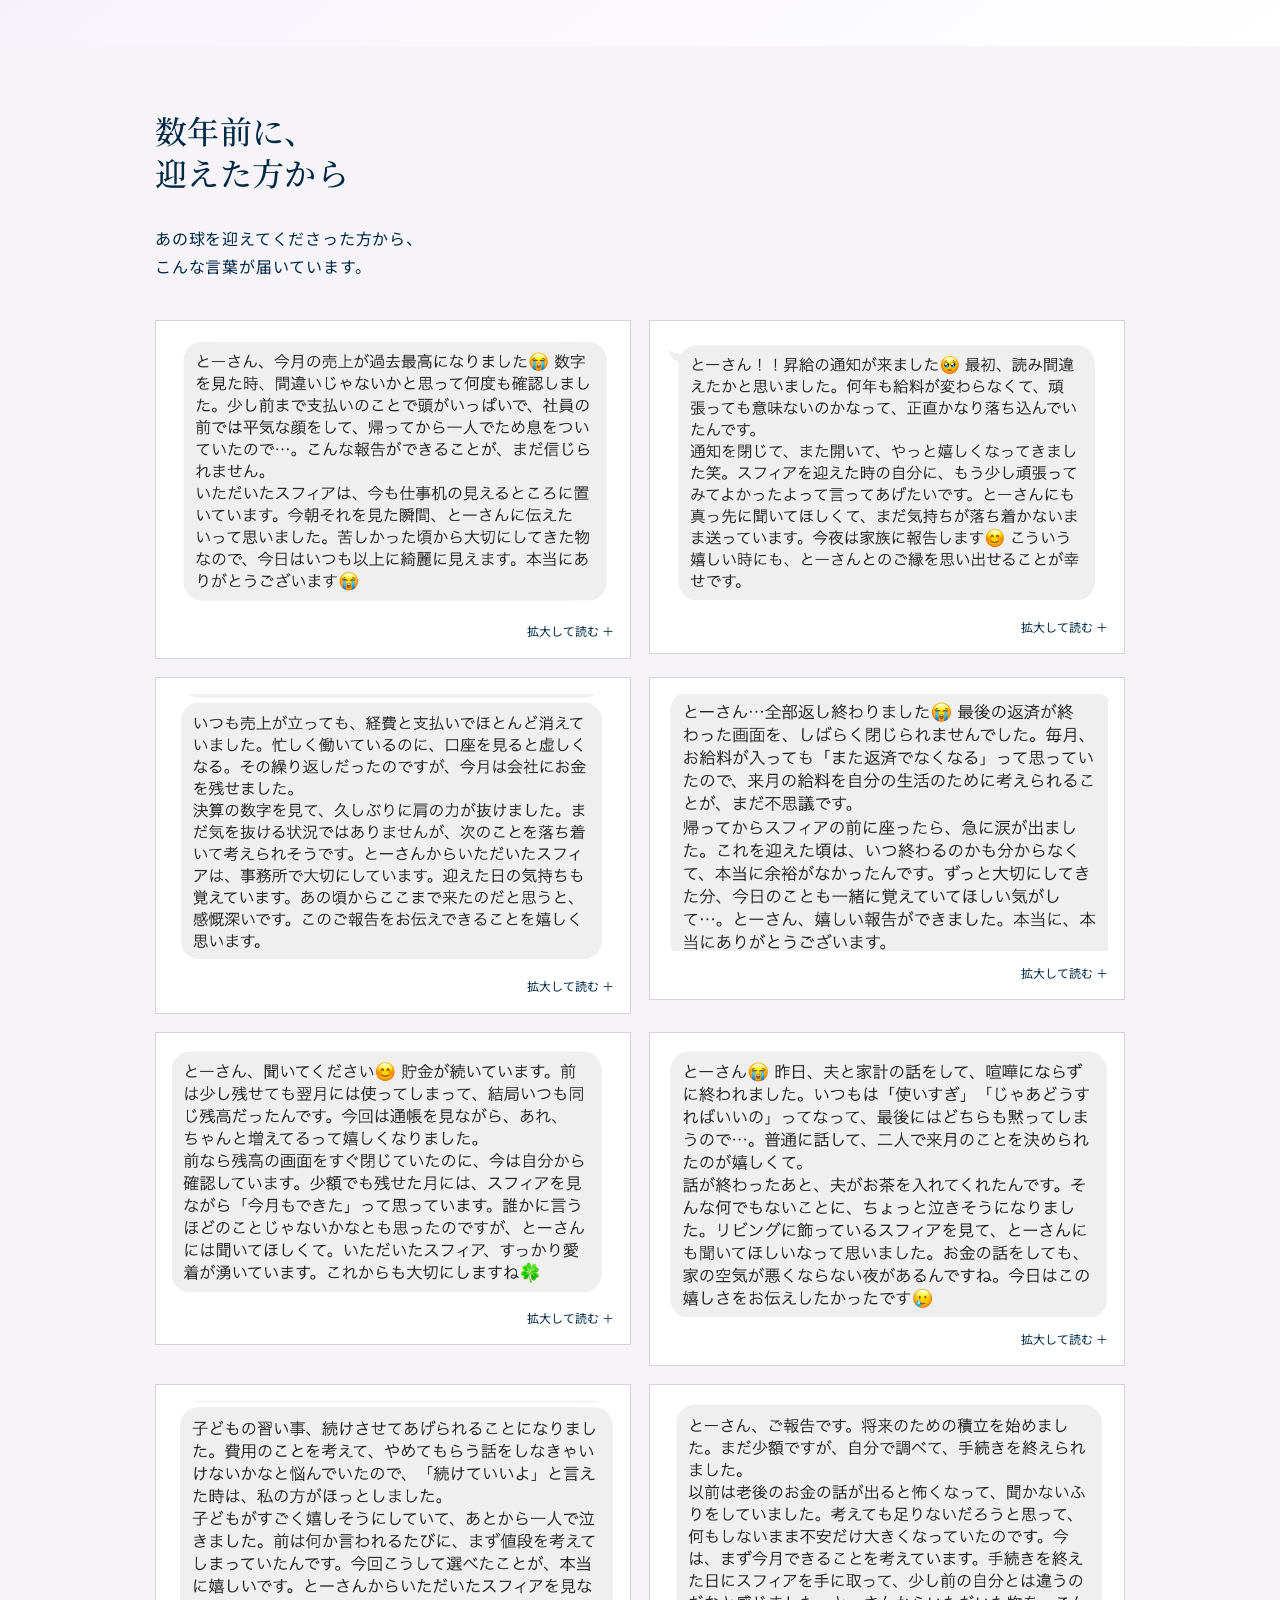
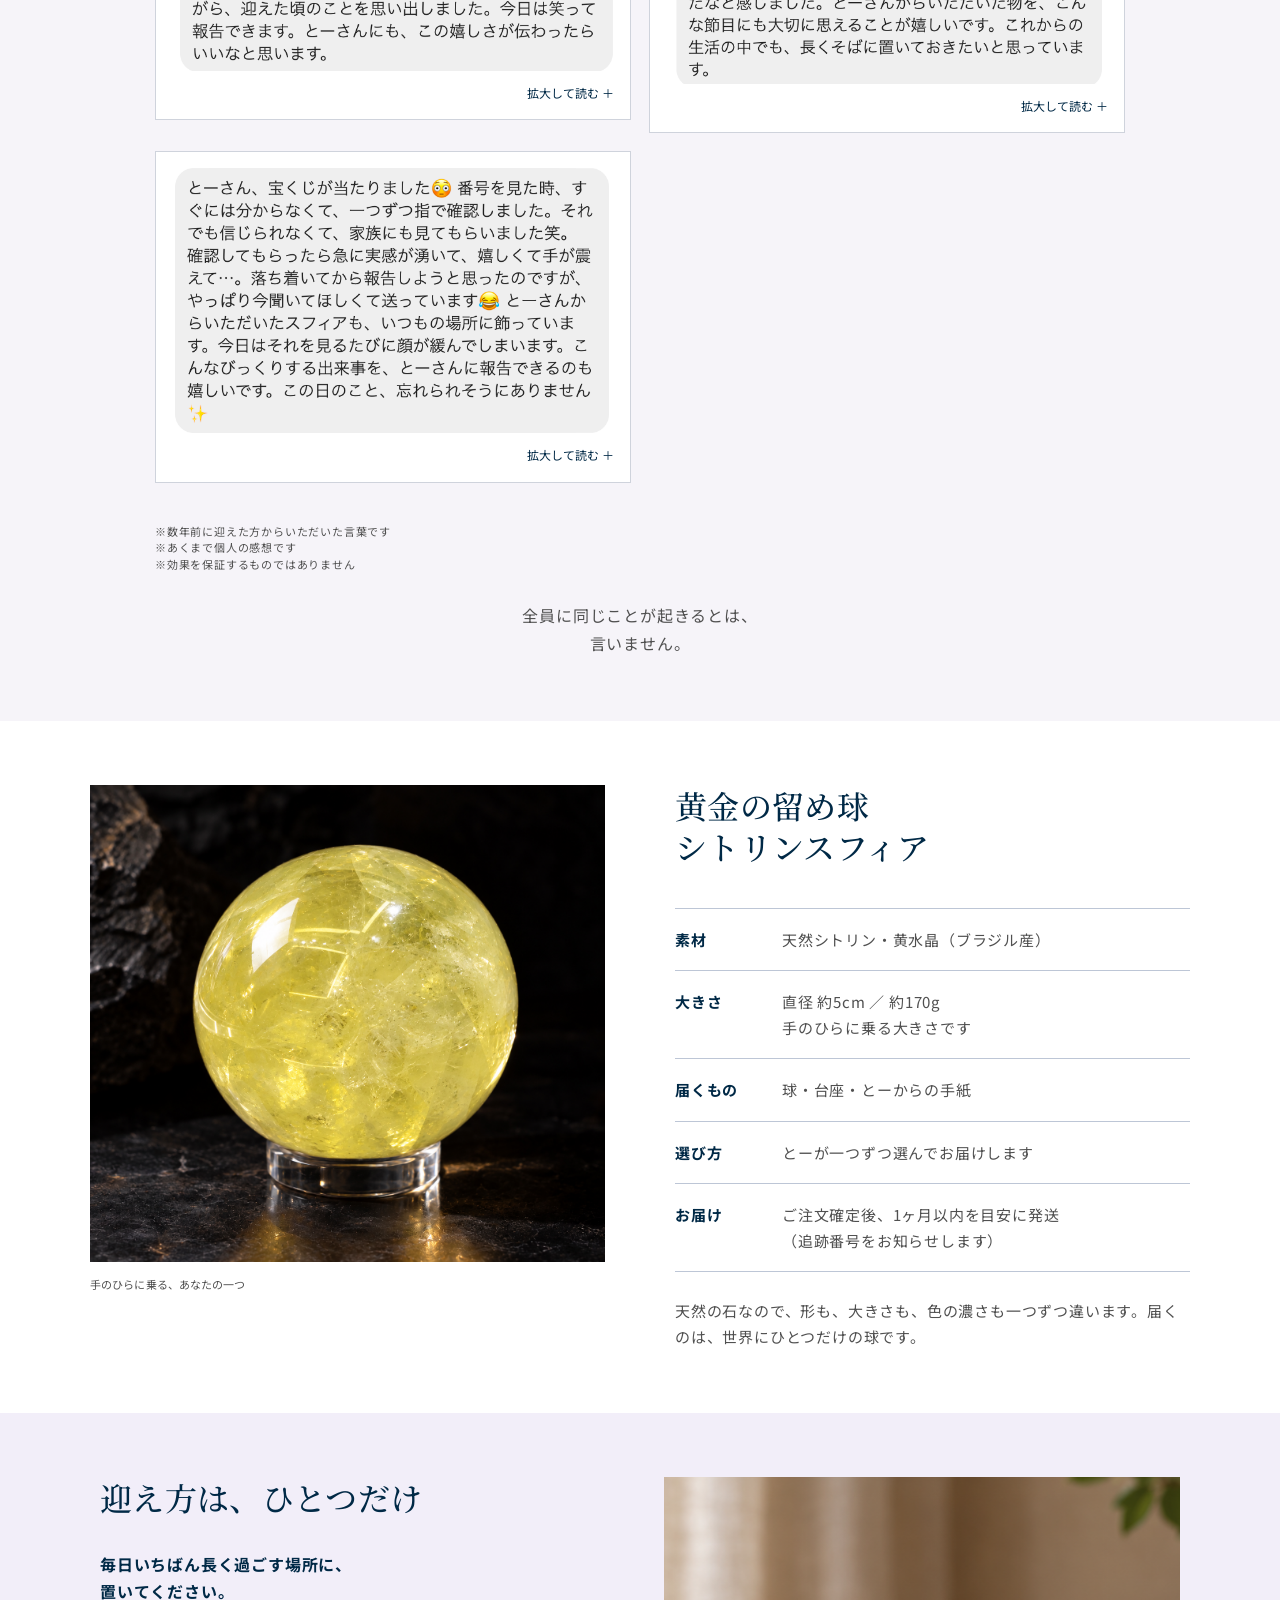
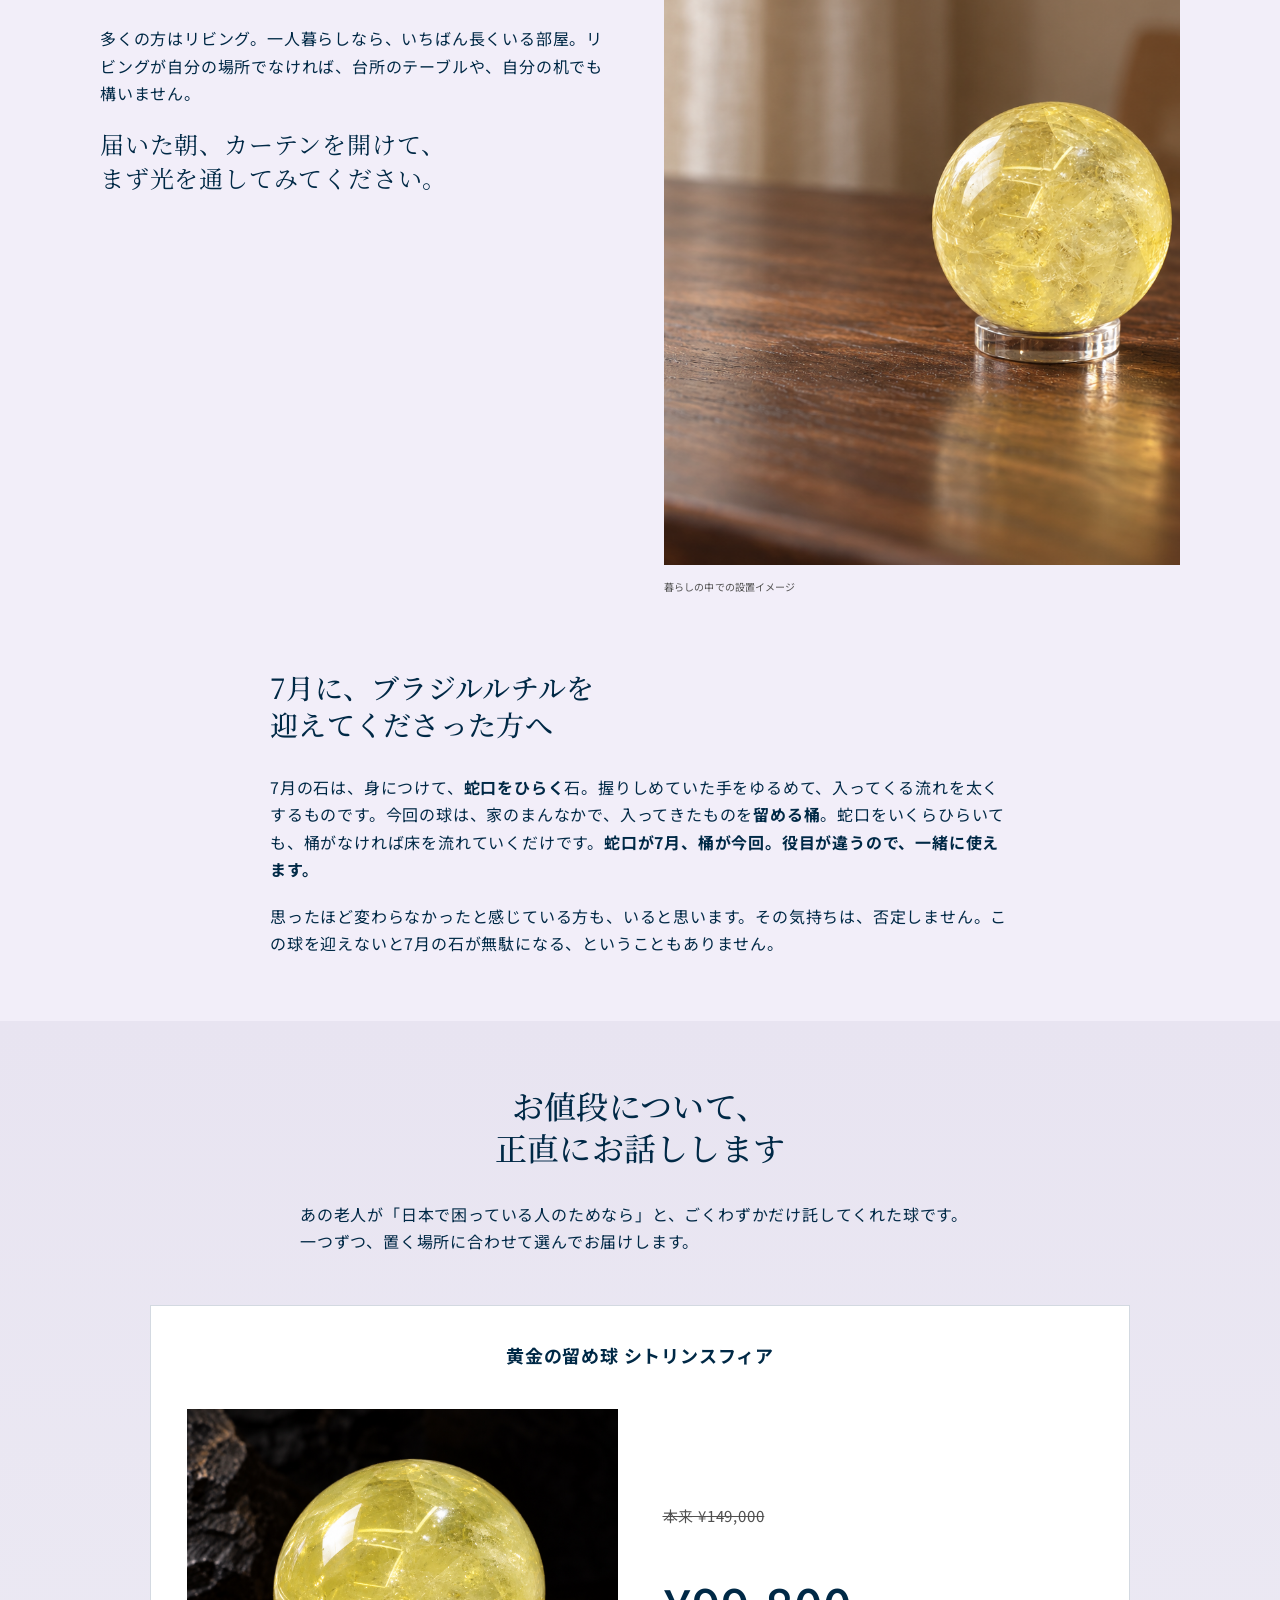
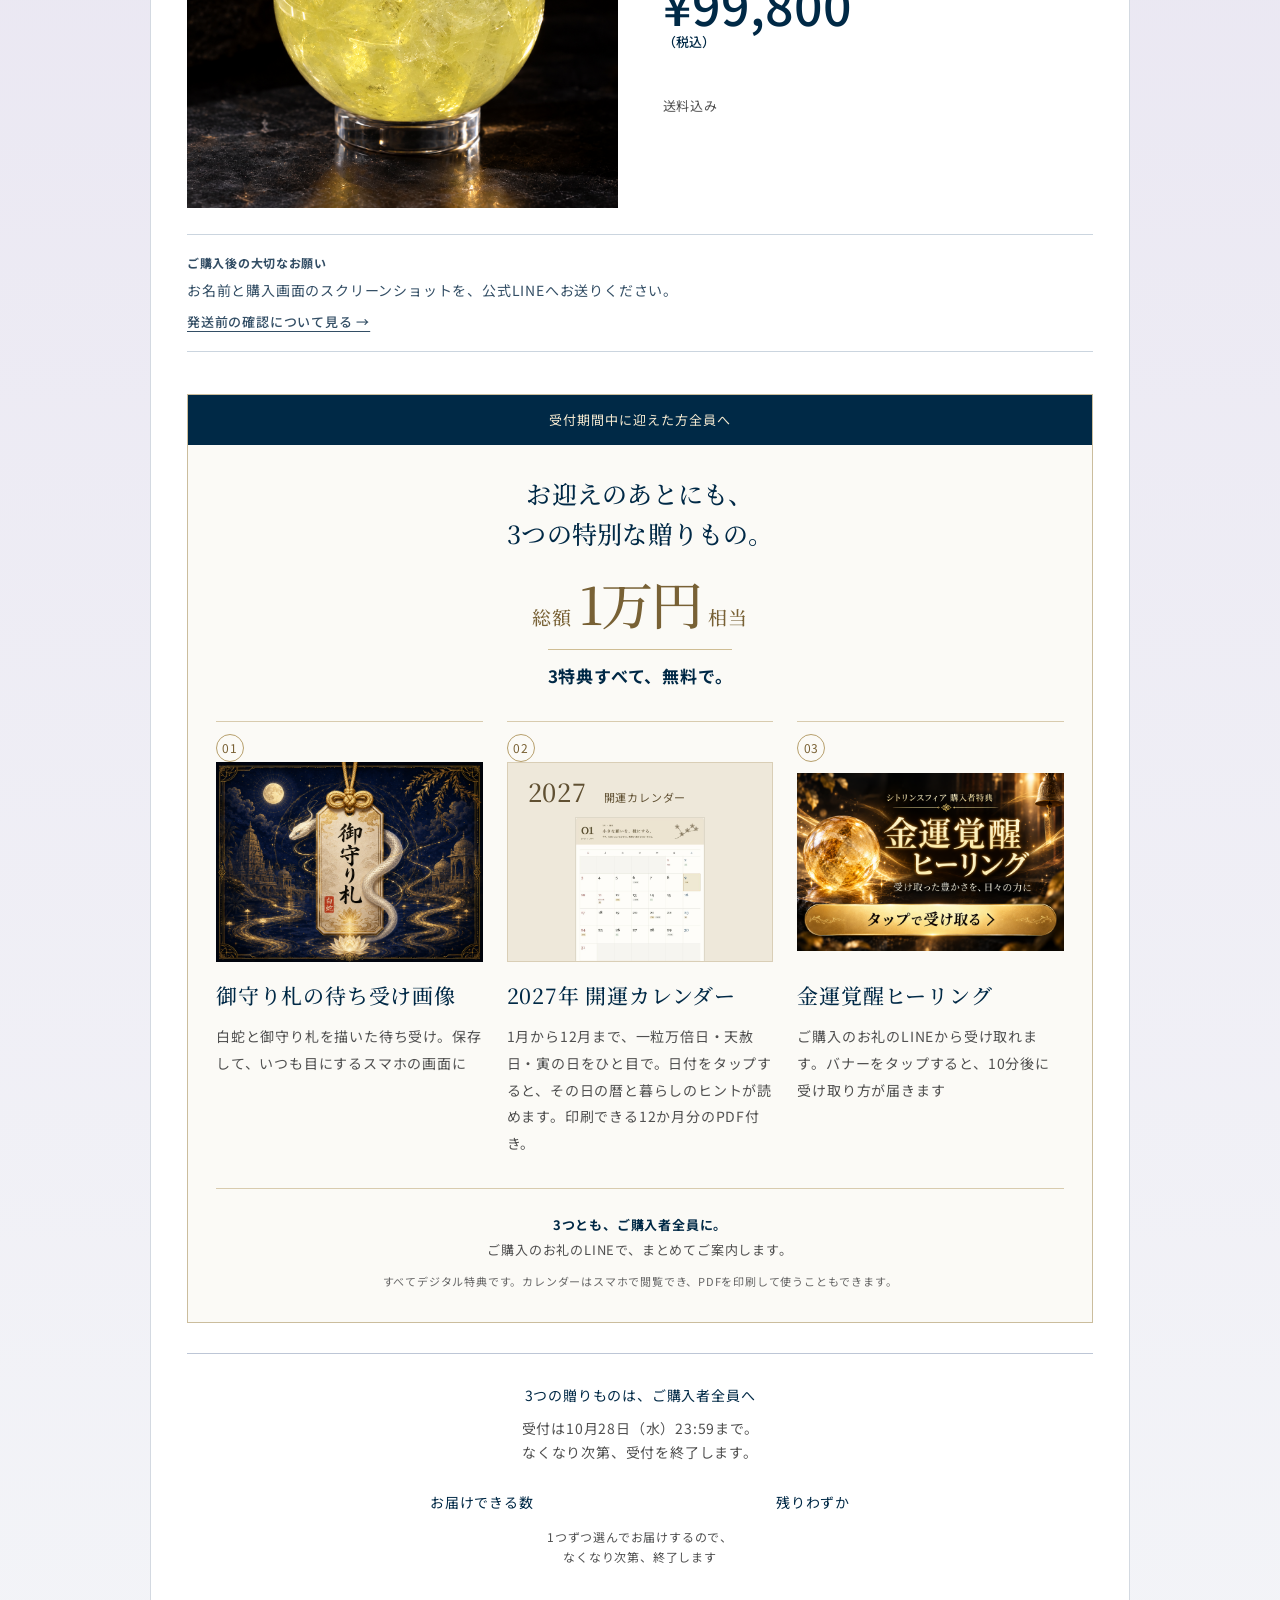
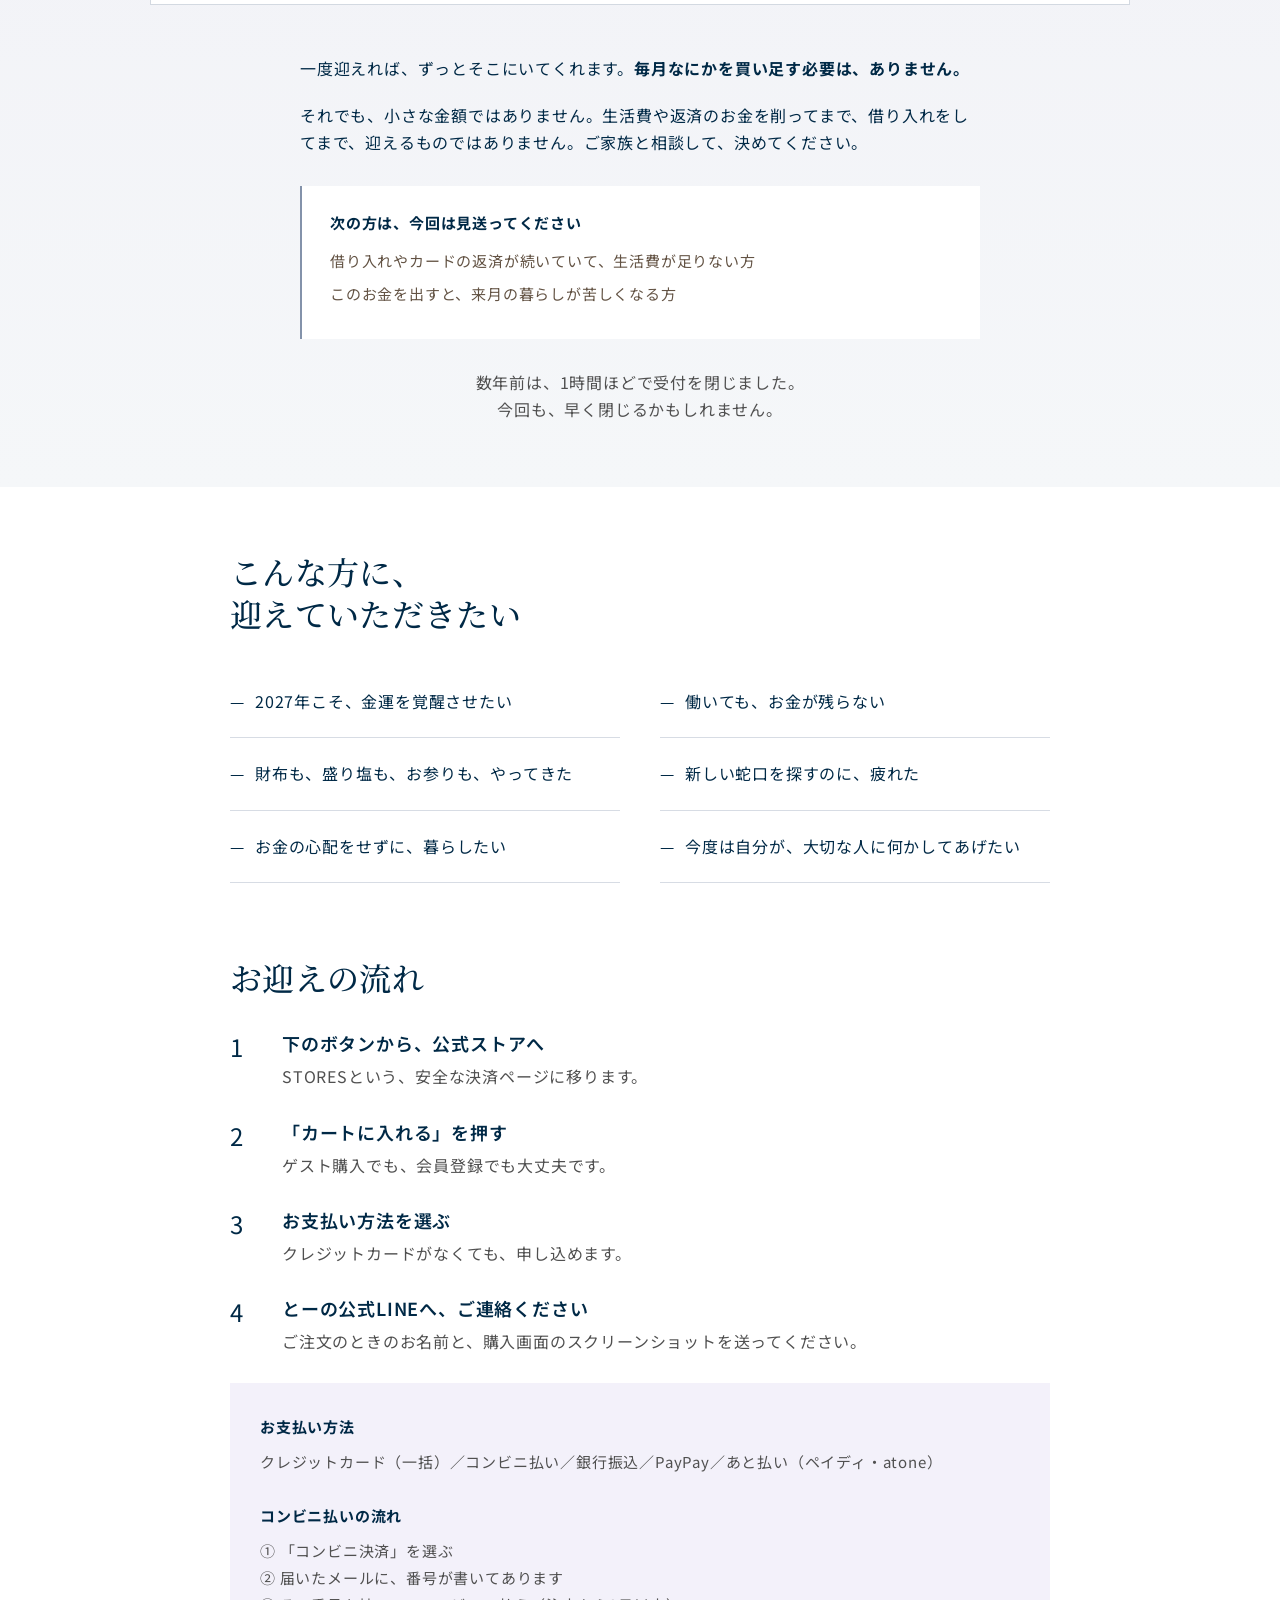
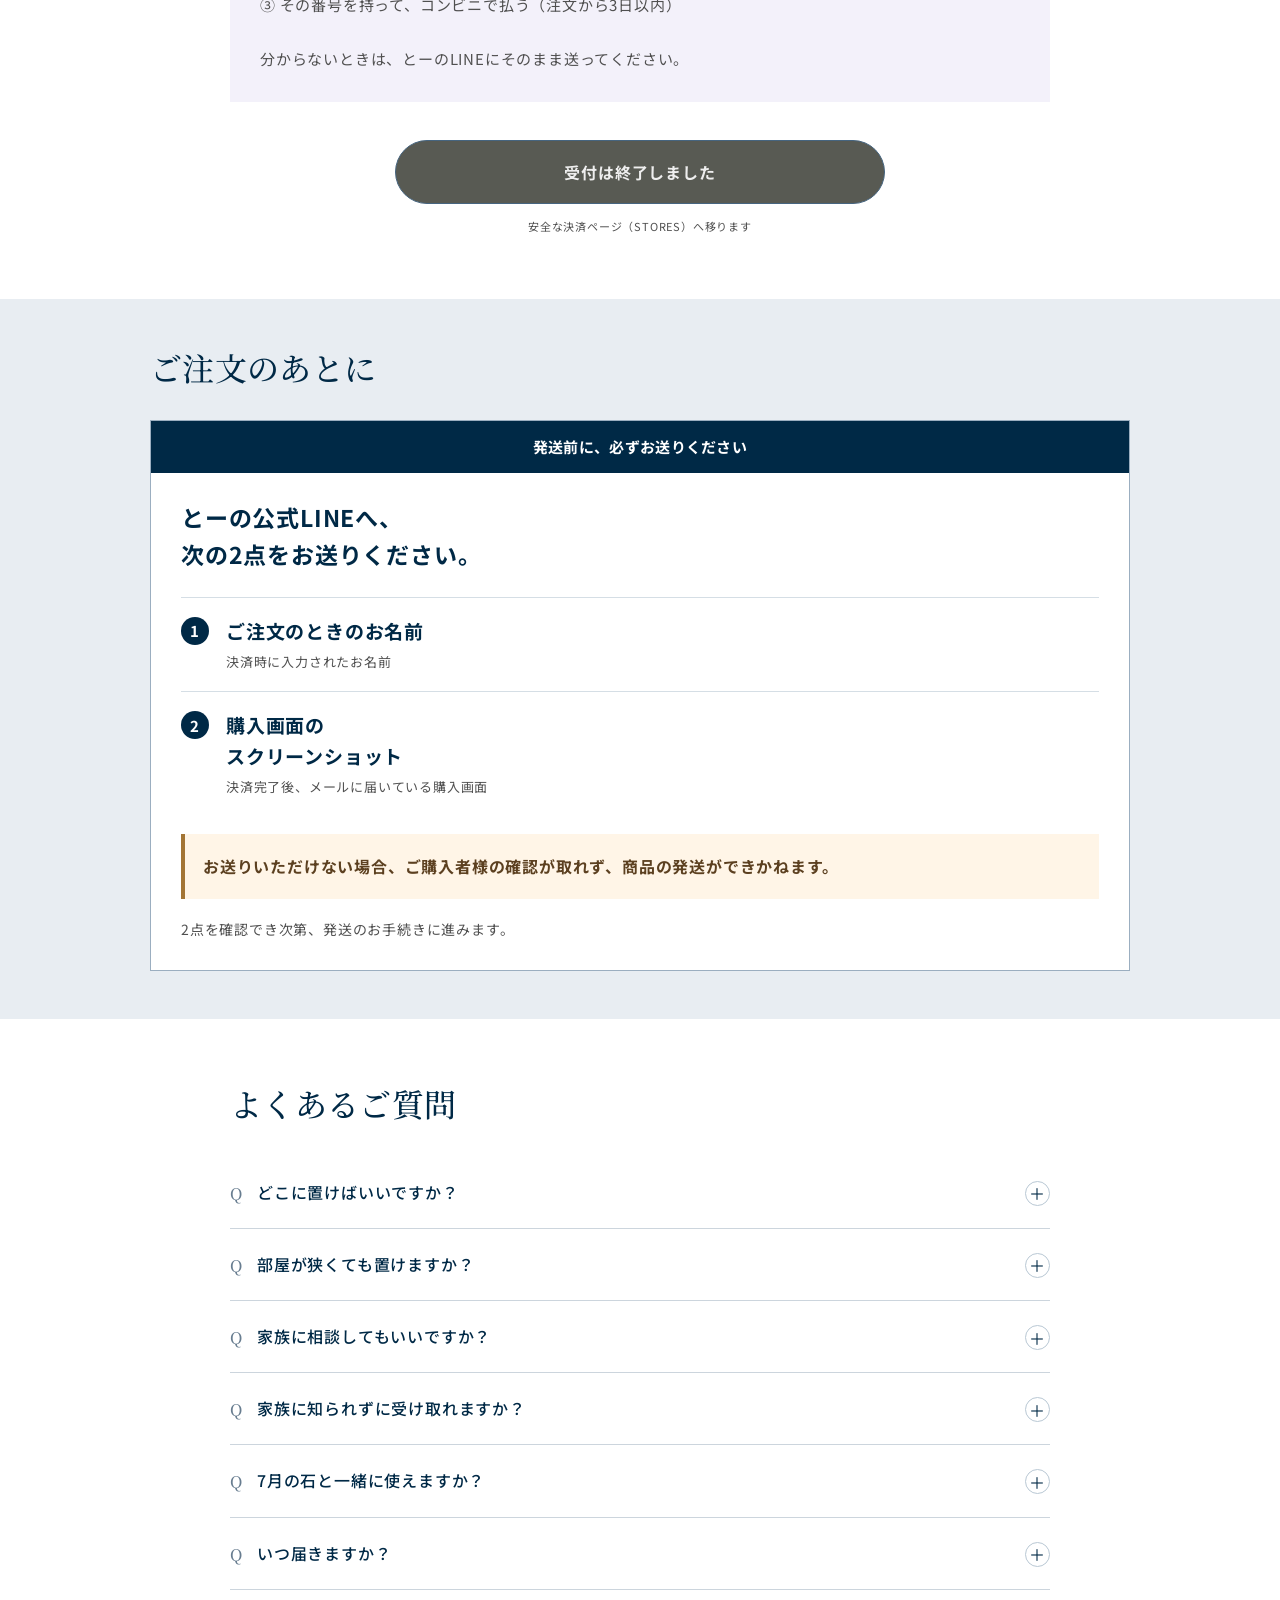
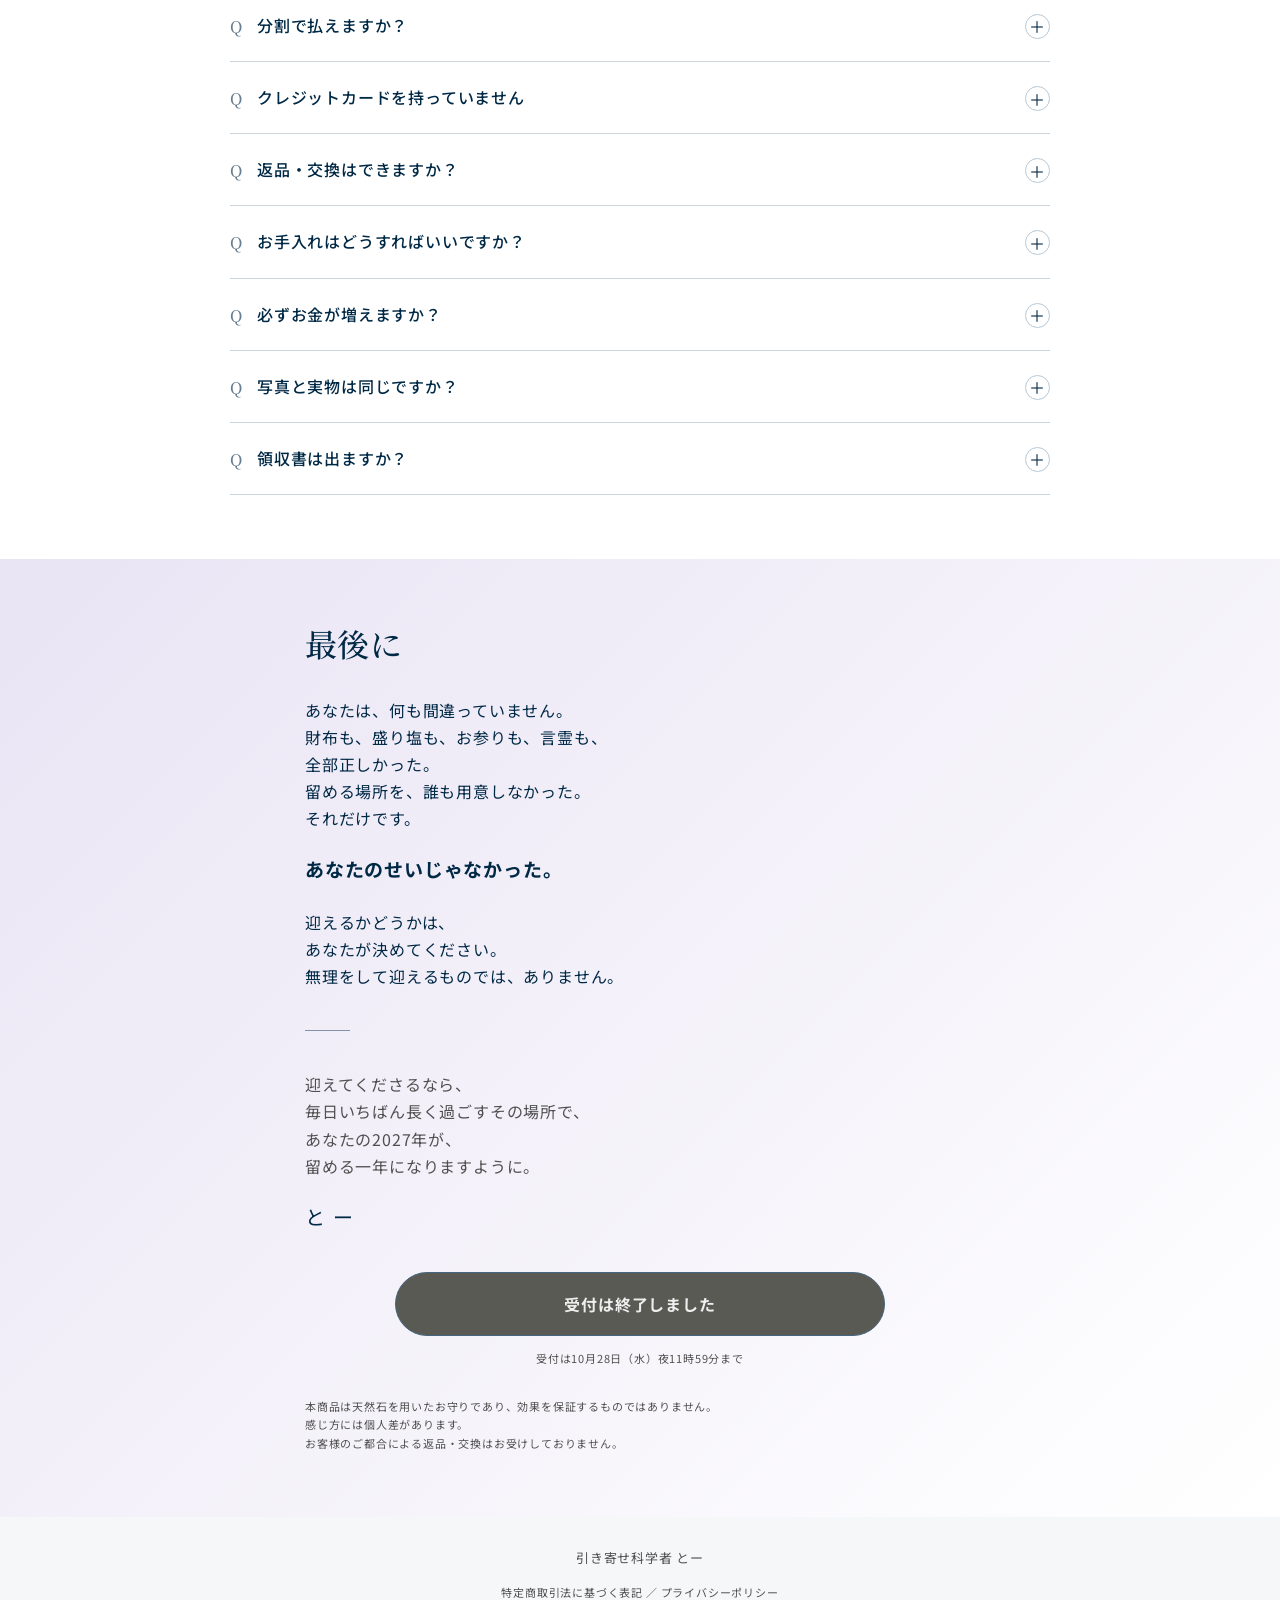
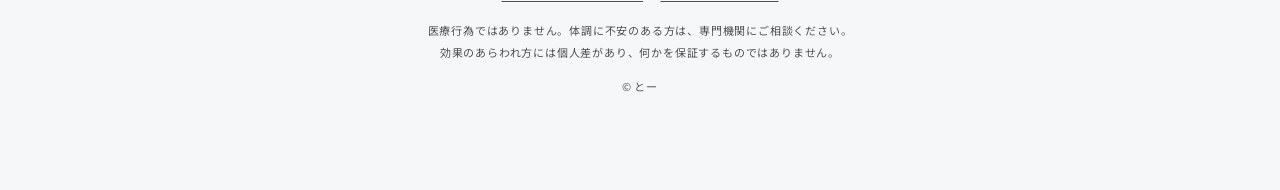
==== commit 54ba548d: "Polish product presentation and preserve all FAQ content" ====
--- a/index.html
+++ b/index.html
@@ -25,7 +25,7 @@
     <h1 class="hero-title">黄金の留め球<br>シトリンスフィア</h1>
     <div class="hero-sub">入ってきたものを、家のまんなかに留める</div>
     <p class="hero-lead">金運は、上げるものではなく、<br>留めるものでした。</p>
-    <div><span class="hero-limit">数 に 限 り が あ り ま す</span></div>
+    <div><span class="hero-limit">数に限りがあります</span></div>
     <p class="hero-date">10月28日（水）23:59まで</p>
   </div>
   <a class="scroll-cue" href="#welcome" aria-label="ご案内を読む">SCROLL <span>↓</span></a>
@@ -167,6 +167,7 @@
       <p class="was">本来 ¥149,000</p>
       <p class="now gg">¥99,800<small>（税込）</small></p>
       <p class="meta">送料込み</p>
+      <a class="order-reminder" href="#after"><span>ご購入後の大切なお願い</span>お名前と購入画面のスクリーンショットを、公式LINEへお送りください。<b>発送前の確認について見る →</b></a>
 
       <div class="gifts" id="gifts">
         <p class="gbadge">受付期間中に迎えた方全員へ</p>
--- a/assets/precision.css
+++ b/assets/precision.css
@@ -62,3 +62,12 @@
 @media(max-width:700px){.after-box{padding:0 18px 22px}.after-box .order-required{margin:0 -18px 22px;padding:14px 12px;font-size:13px}.after-box h3{font-size:19px;line-height:1.6}.after-box li{padding-left:38px}.after-box li strong{font-size:17px}.after-box li span{font-size:12px}.after-box .order-warning{font-size:14.56px;padding:15px}.after-box .order-followup{font-size:13px}}
 
 @media(max-width:360px){.after-box h3{font-size:16px}.after-box li strong{font-size:16px}.after-box .order-required{font-size:12px}}
+
+/* Final art-direction pass: material-first imagery and consistent information hierarchy. */
+#voices{background:#f6f4f9}#sphere{background:#fff}#place,#july{background:#f2eef9}#legend{background:#071630}#legend .ph img,#sphere .ph img{aspect-ratio:1303/1207;object-fit:contain}
+.hero-limit{letter-spacing:.06em}.hero-date{font-weight:500}.calendar-art{background:#eee8da;border:1px solid #d9ceb6}.gifts .calendar-image{transform:none;box-shadow:none;border:1px solid #ded8c8}.gift-intro{letter-spacing:.01em}.gifts .gy{letter-spacing:-.035em}
+.order-reminder{grid-column:1/-1;display:block;margin-top:26px;padding:17px 0;border-top:1px solid #cbd5df;border-bottom:1px solid #cbd5df;text-decoration:none;font:14px/1.8 var(--body);text-align:left;color:#334e65}.order-reminder span{display:block;font-size:12px;font-weight:700;margin-bottom:5px;letter-spacing:.06em}.order-reminder b{display:block;font-size:13px;font-weight:500;text-decoration:underline;text-underline-offset:4px;margin-top:7px}.order-reminder:hover b{text-decoration-thickness:2px}
+#faq details{border-bottom:1px solid #ccd5dd;transition:background-color .15s}#faq summary{padding-left:27px;padding-right:36px}#faq summary:before{content:'Q';position:absolute;left:0;top:23px;font:500 16px/1.7 var(--disp);color:#687d90}#faq summary:after{width:23px;height:23px;display:grid;place-items:center;border:1px solid #b9c8d4;border-radius:50%;font:16px/1 var(--body);top:24px}#faq details[open]{background:#f5f7fa}#faq details[open] summary{font-weight:700}#faq details[open] summary:after{background:#002946;border-color:#002946;color:#fff}#faq .a{margin-left:27px;padding-right:15px;padding-bottom:22px;color:#405365}#faq .a p:last-child{margin-bottom:0}
+a:focus-visible,button:focus-visible,summary:focus-visible{outline:2px solid #8c6a30;outline-offset:4px}.voice-open:hover{border-color:#8c9dad}.voice-open:focus-visible{outline-offset:3px}
+@media(max-width:700px){.order-reminder{font-size:13px;margin-top:24px;padding:16px 0}.order-reminder b{font-size:12px}#faq summary{font-size:16px;letter-spacing:.025em}#faq summary:before{top:22px}#faq summary:after{top:23px}#legend .ph img{aspect-ratio:1303/1207}#closing .wrap>p{text-wrap:pretty}.hero-sub{text-wrap:balance}}
+@media(prefers-reduced-motion:reduce){#faq details{transition:none}}
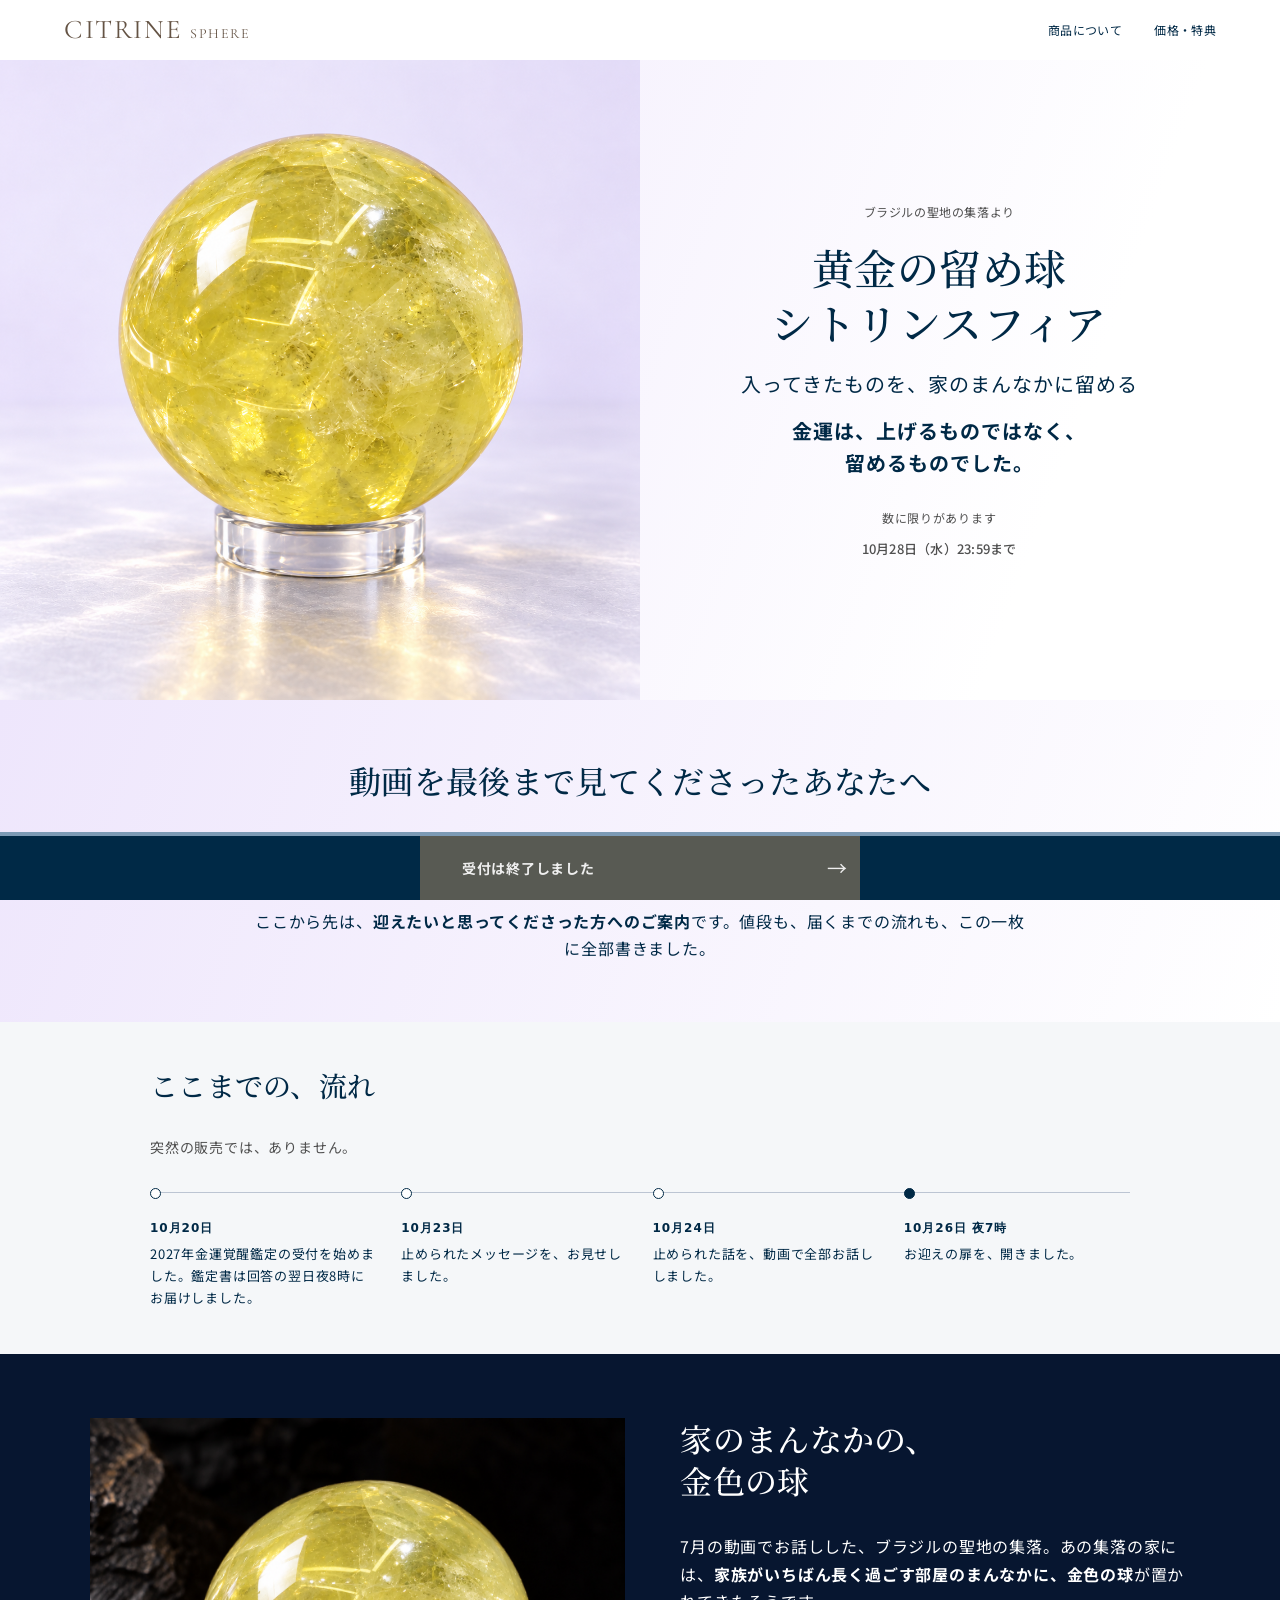
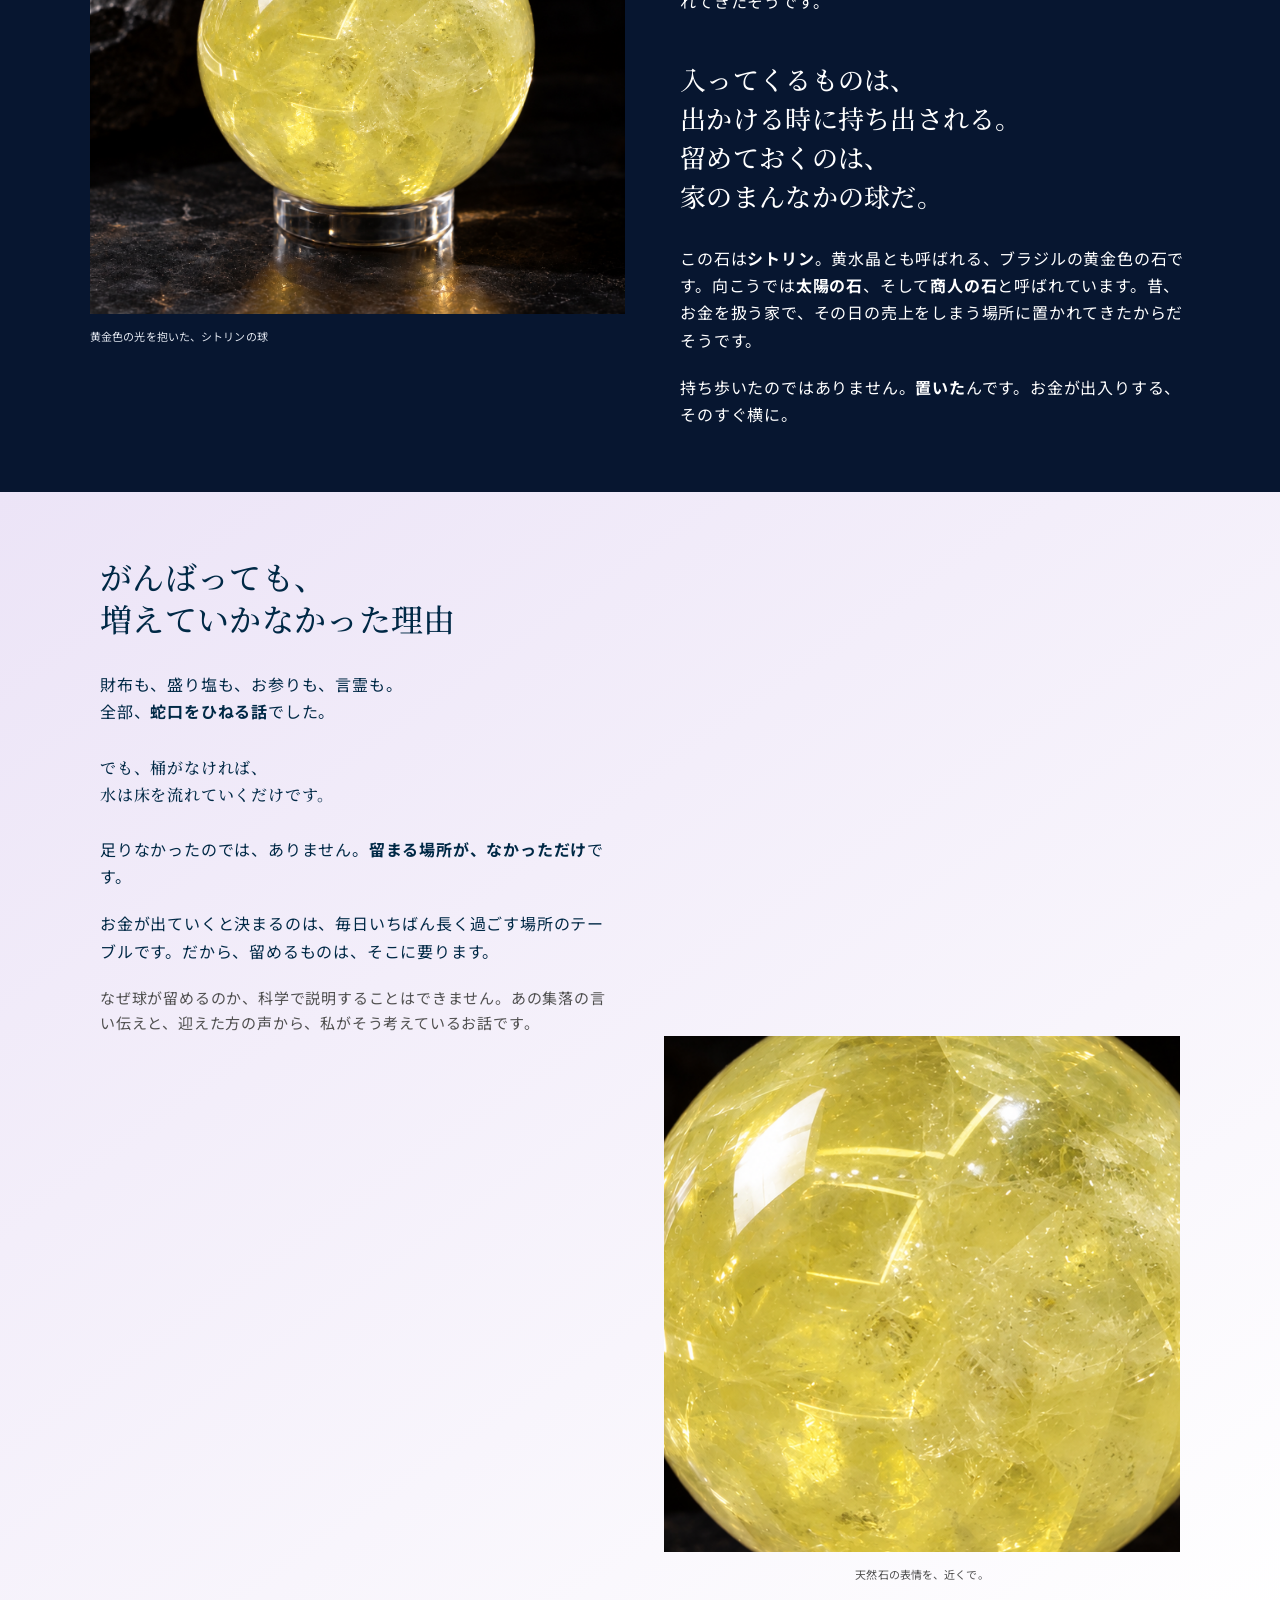
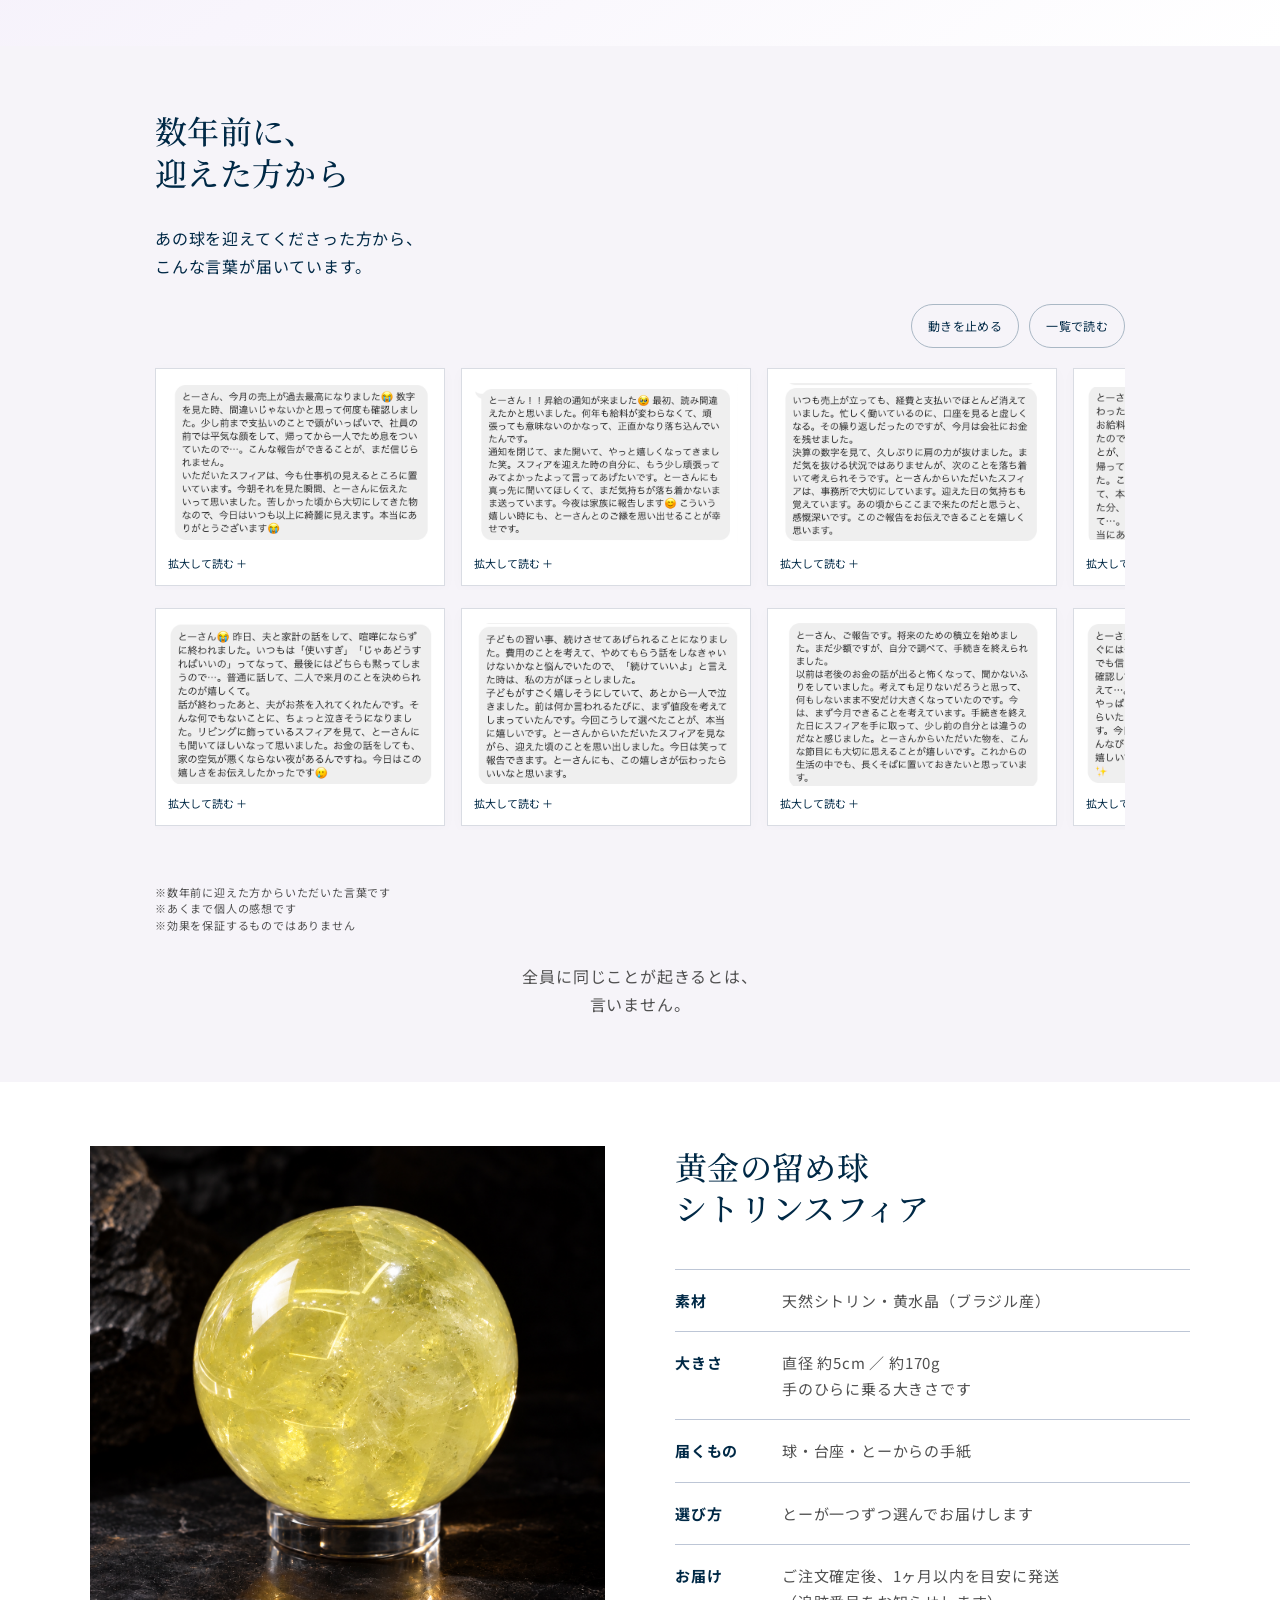
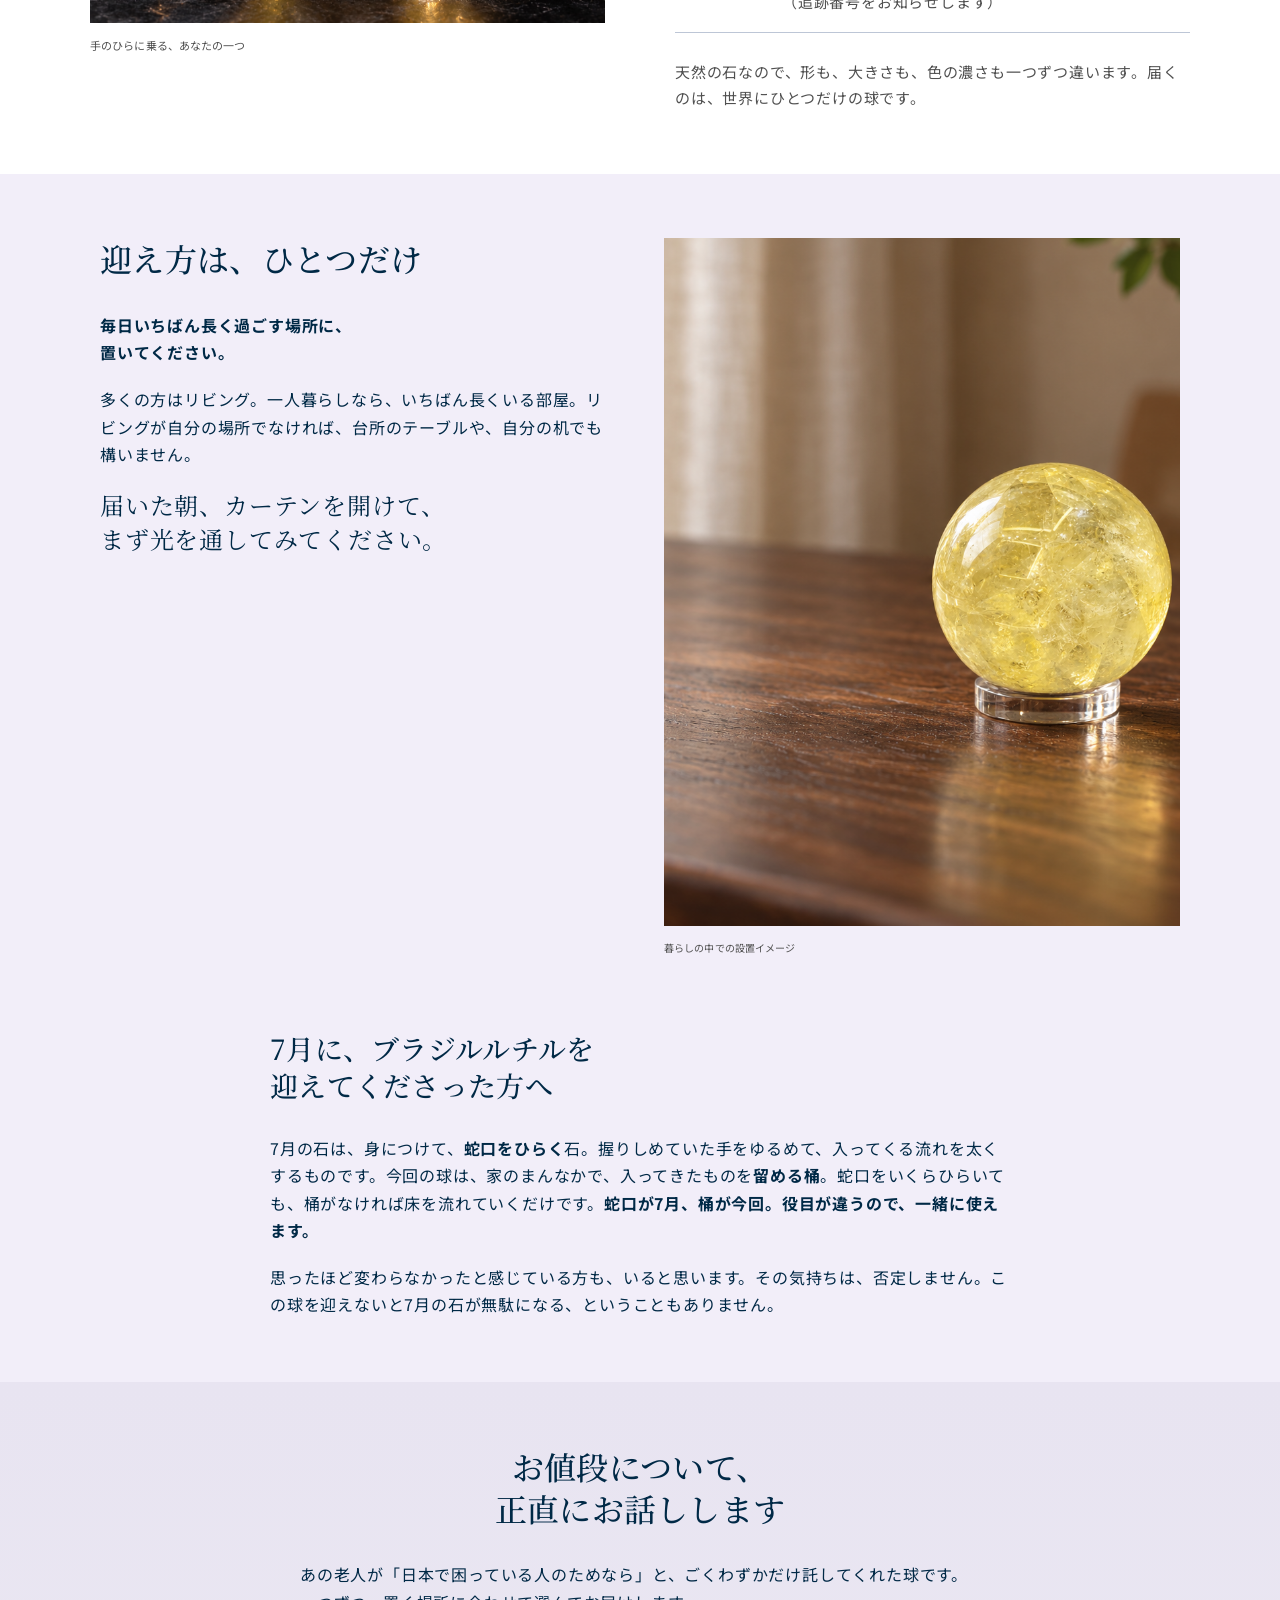
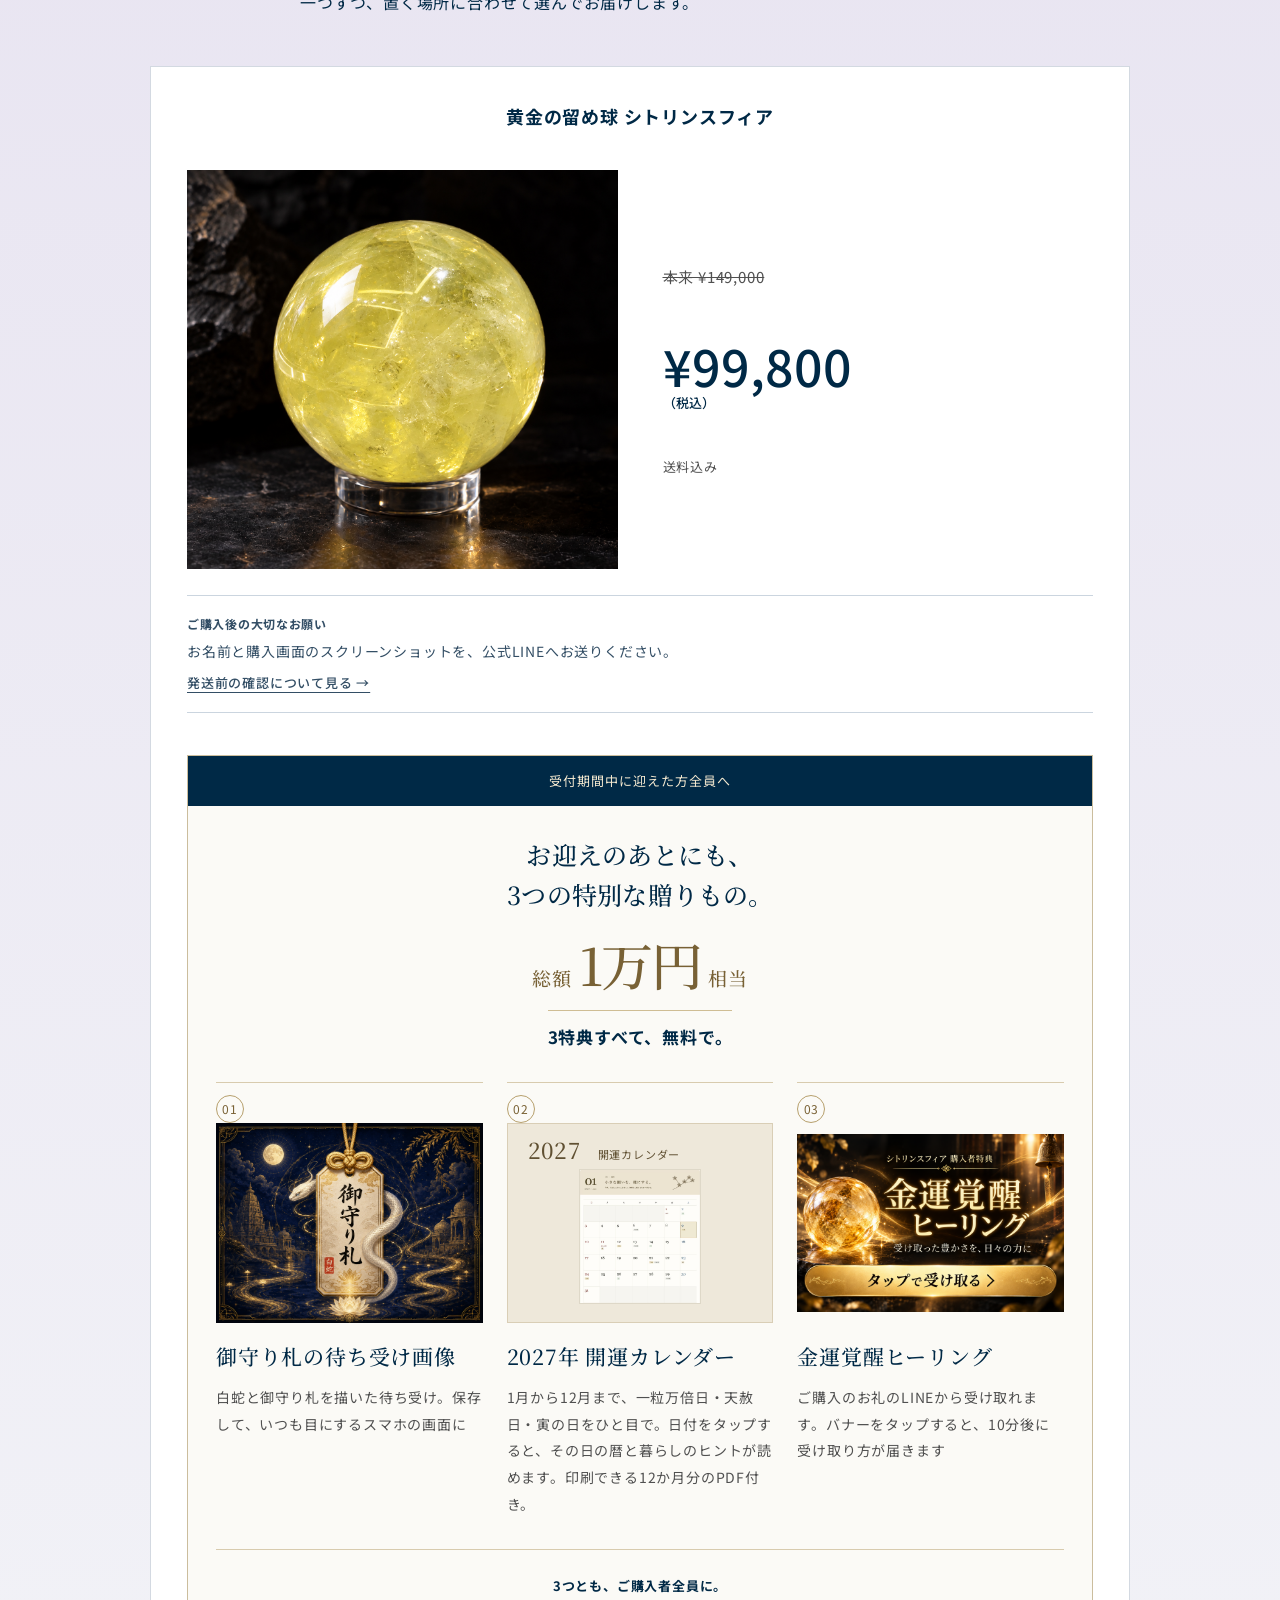
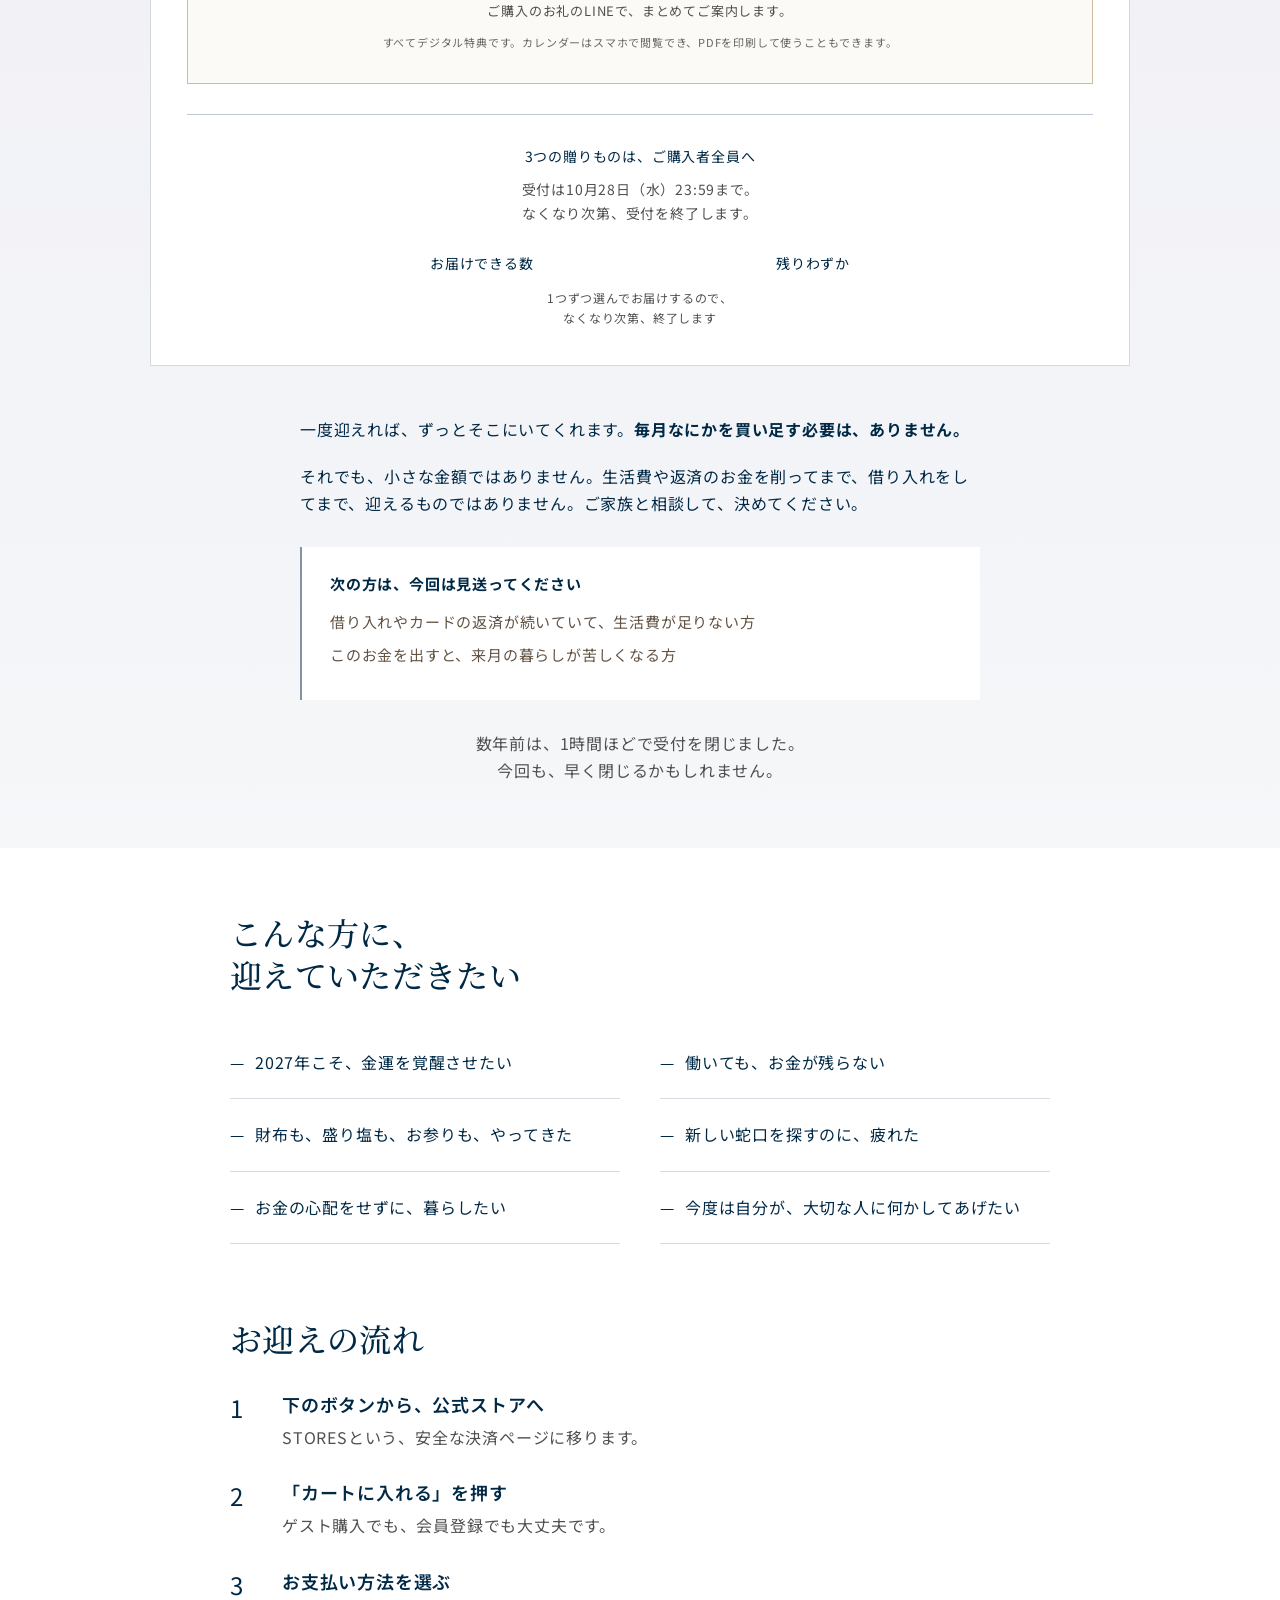
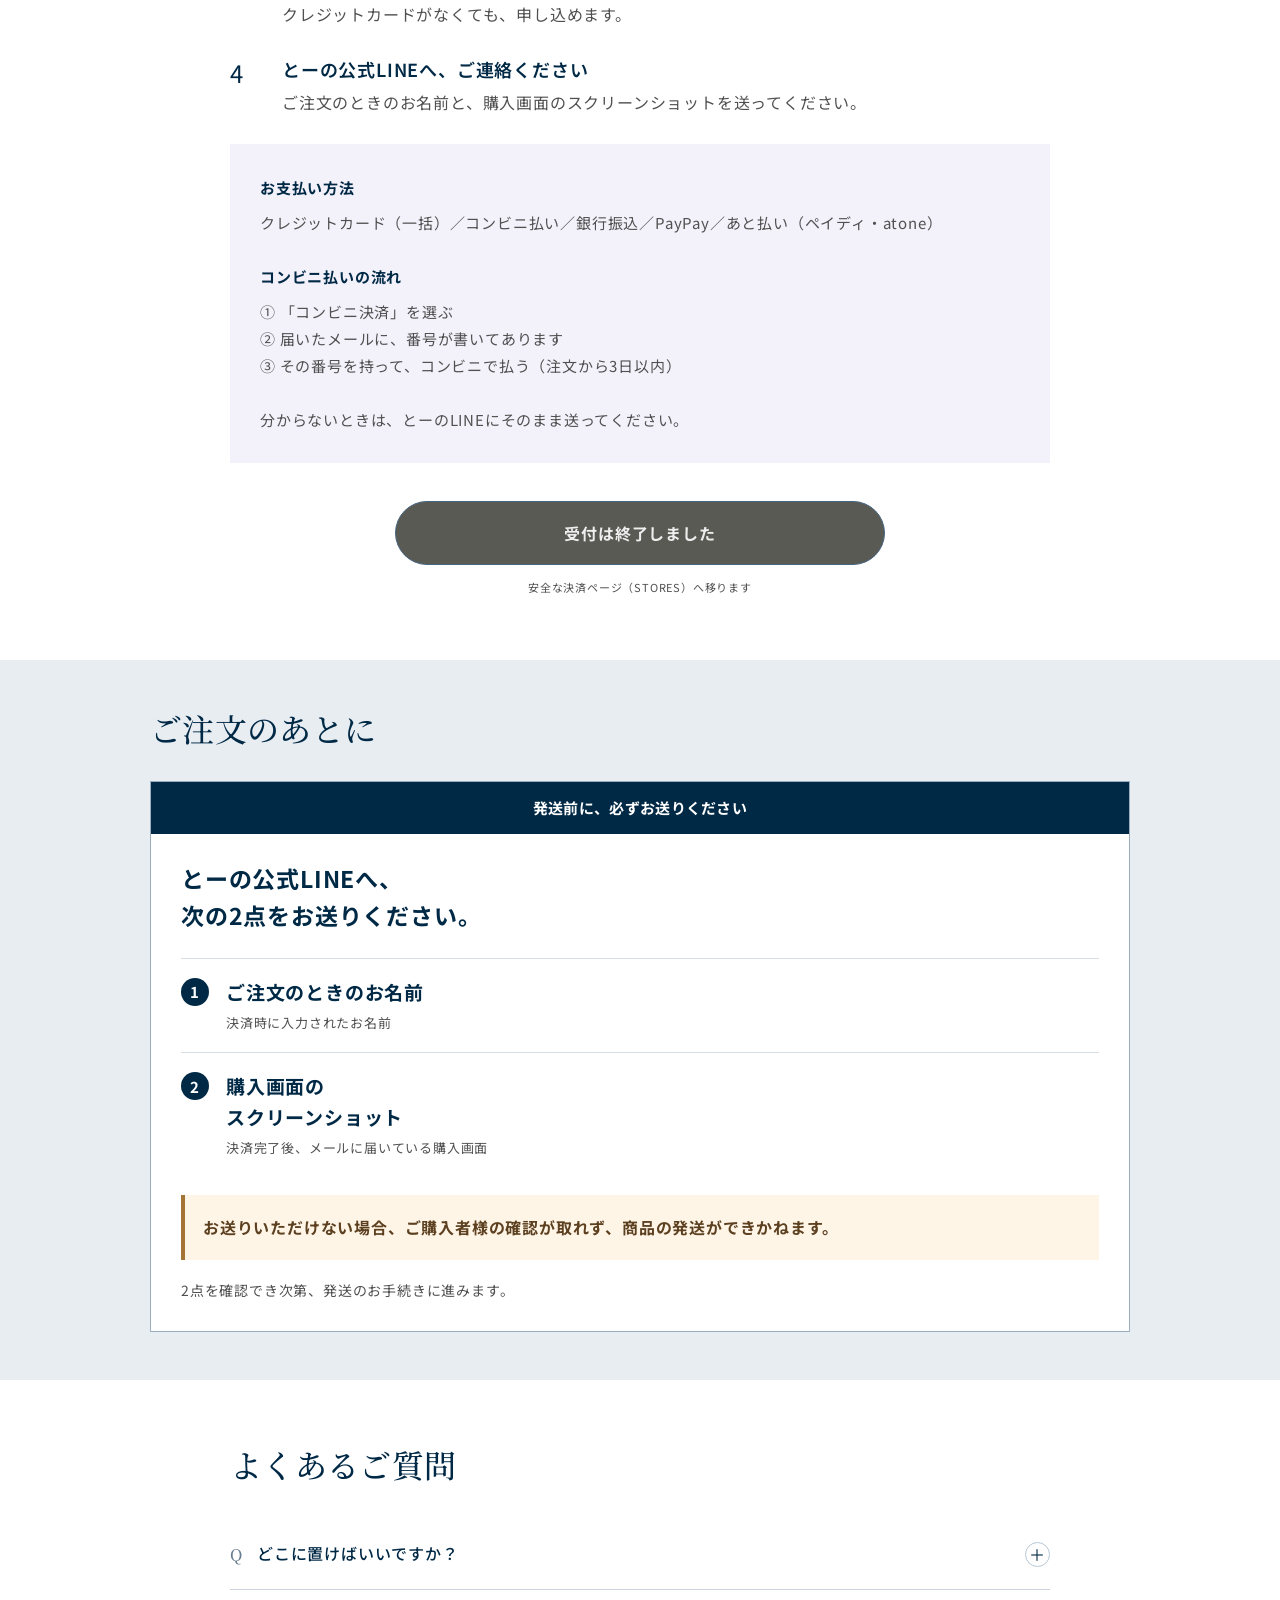
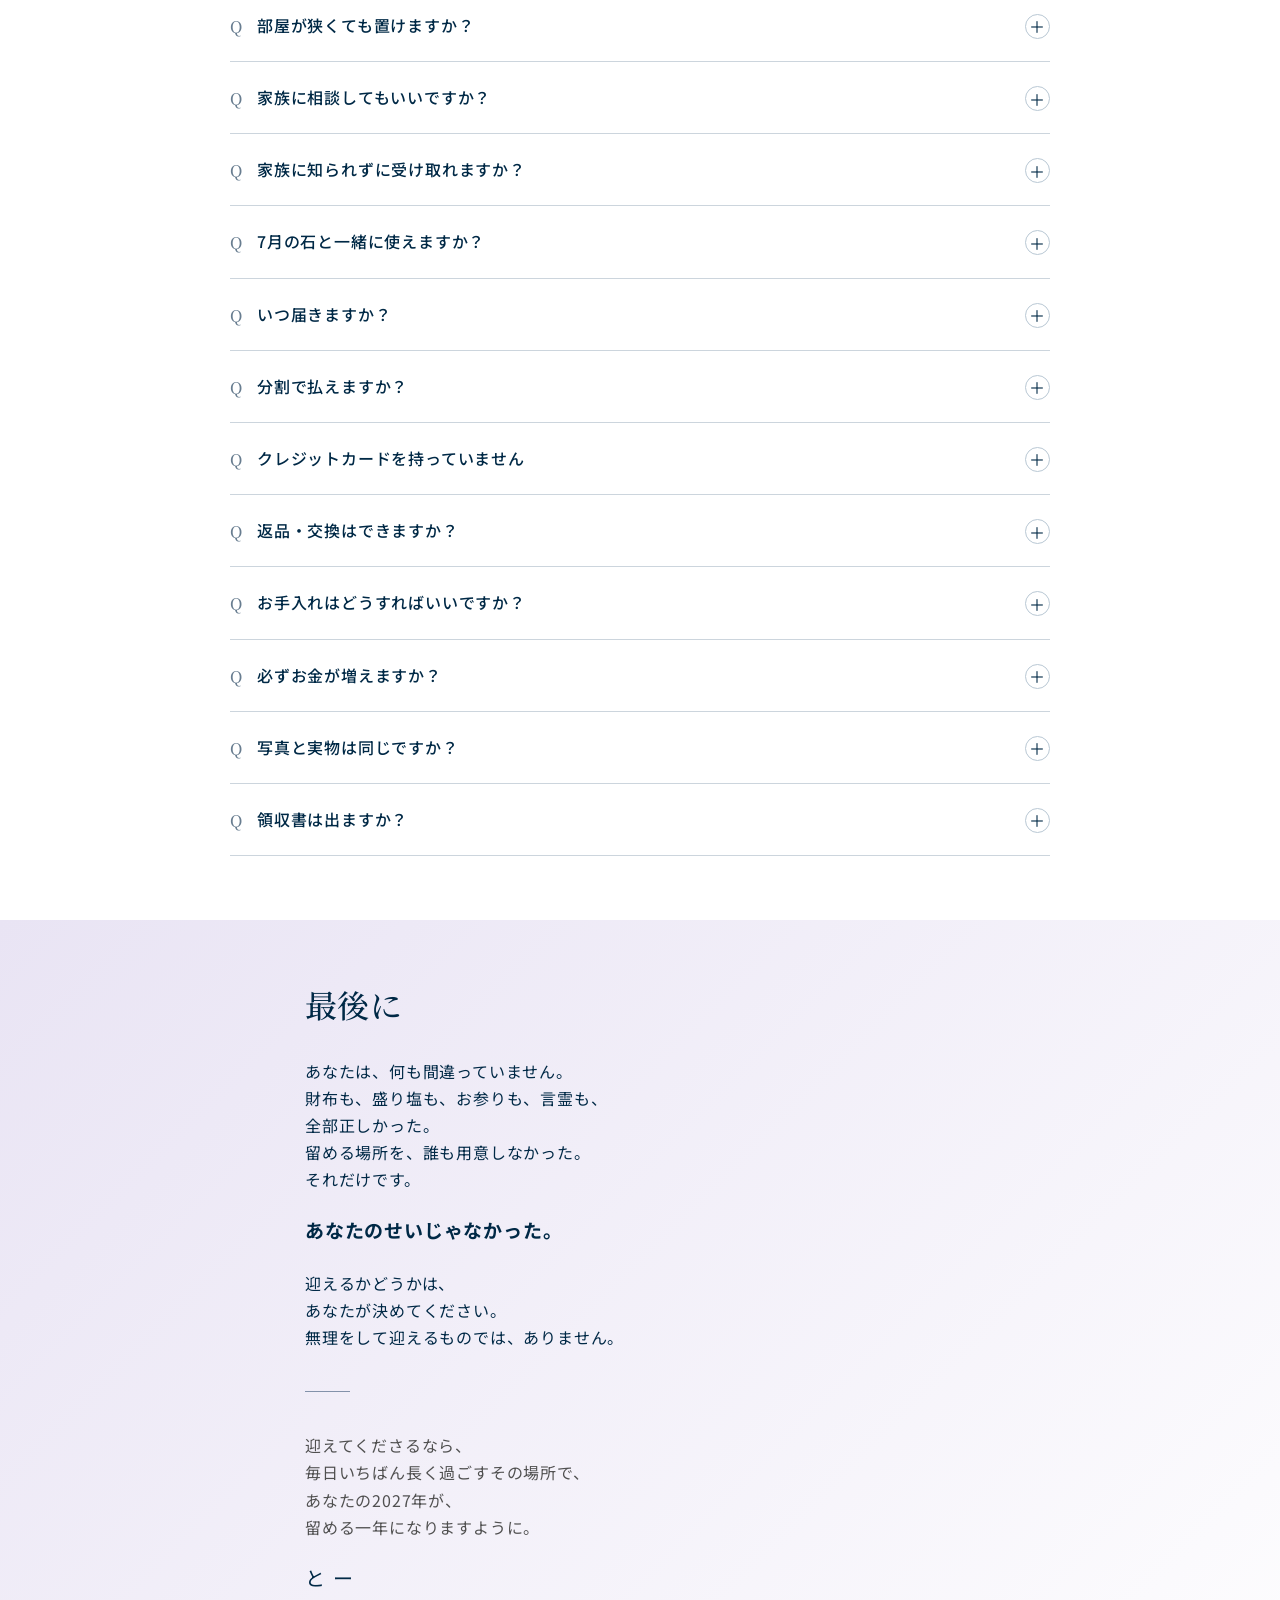
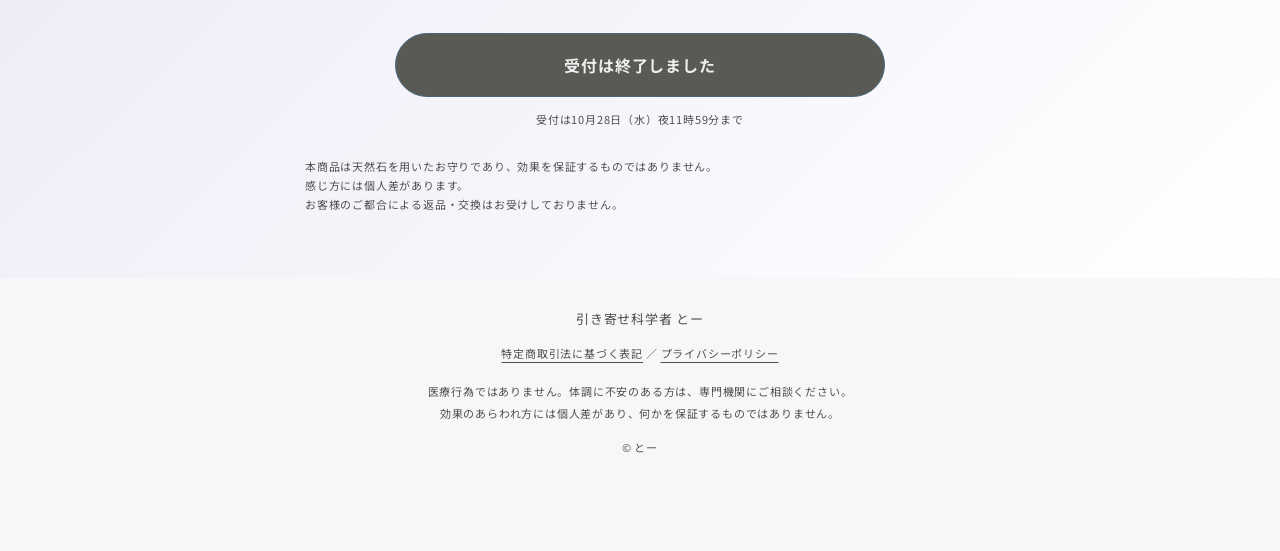
==== commit 5c4f4db9: "Add accessible slow-moving customer testimonial rows" ====
--- a/index.html
+++ b/index.html
@@ -365,5 +365,6 @@
 voiceDialog.querySelector('.dialog-close').addEventListener('click', () => voiceDialog.close());
 voiceDialog.addEventListener('click', event => { if(event.target === voiceDialog) voiceDialog.close(); });
 </script>
+<script src="assets/motion.js"></script>
 </body>
 </html>
--- a/assets/precision.css
+++ b/assets/precision.css
@@ -71,3 +71,28 @@
 a:focus-visible,button:focus-visible,summary:focus-visible{outline:2px solid #8c6a30;outline-offset:4px}.voice-open:hover{border-color:#8c9dad}.voice-open:focus-visible{outline-offset:3px}
 @media(max-width:700px){.order-reminder{font-size:13px;margin-top:24px;padding:16px 0}.order-reminder b{font-size:12px}#faq summary{font-size:16px;letter-spacing:.025em}#faq summary:before{top:22px}#faq summary:after{top:23px}#legend .ph img{aspect-ratio:1303/1207}#closing .wrap>p{text-wrap:pretty}.hero-sub{text-wrap:balance}}
 @media(prefers-reduced-motion:reduce){#faq details{transition:none}}
+
+@media(min-width:701px){.calendar-year{font-size:22px;margin-bottom:5px}.gifts .calendar-image{height:135px}}
+
+/* Two gentle, opposite-moving rows; original messages remain available as a list. */
+.voice-controls{display:flex;justify-content:flex-end;gap:10px;flex-wrap:wrap;margin:24px 0 16px}
+.voice-controls button{font:12px/1.5 var(--body);letter-spacing:.03em;color:#002946;background:transparent;border:1px solid #aab8c5;border-radius:24px;min-height:44px;padding:10px 16px;cursor:pointer}
+.voice-controls [hidden],.voice-controls[hidden]{display:none}
+.voices.voice-motion{display:block;margin-top:0;overflow:hidden}
+.voice-lane{overflow:hidden;padding:4px 0;margin:0 0 14px}
+.voice-track{display:flex;width:max-content;animation:voice-drift var(--duration) linear infinite}
+.voice-lane:nth-child(2) .voice-track{animation-direction:reverse}
+.voice-group{display:flex;gap:16px;padding-right:16px;flex-shrink:0}
+.voice-motion .voice-open{flex:0 0 290px;width:290px;min-width:0;height:218px;padding:12px;display:flex;flex-direction:column;justify-content:space-between;gap:8px;border-color:#d9dce3;box-shadow:0 3px 14px #00294606}
+.voice-motion .voice-open img{display:block;width:100%;height:166px;object-fit:contain;min-height:0}
+.voice-motion .voice-open span{margin:0;display:block;font-size:11px}
+.voice-paused .voice-track{animation-play-state:paused}
+@media(hover:hover){.voice-motion:hover .voice-track{animation-play-state:paused}}
+@keyframes voice-drift{from{transform:translateX(0)}to{transform:translateX(-50%)}}
+.voices.voice-list{display:grid;grid-template-columns:repeat(2,minmax(0,1fr));gap:18px;overflow:visible}
+.voice-list .voice-lane,.voice-list .voice-track,.voice-list .voice-group{display:contents;animation:none}
+.voice-list .voice-group[aria-hidden]{display:none}
+.voice-list .voice-open{width:100%;height:auto}
+.voice-list .voice-open img{height:auto}
+@media(max-width:700px){.voices.voice-list{grid-template-columns:1fr}.voice-controls{justify-content:flex-start}.voice-motion .voice-open{flex-basis:270px;width:270px;height:205px}.voice-motion .voice-open img{height:153px}.voice-list .voice-open{width:100%;height:auto}.voice-list .voice-open img{height:auto}}
+@media(prefers-reduced-motion:reduce){.voice-track{animation:none!important}}
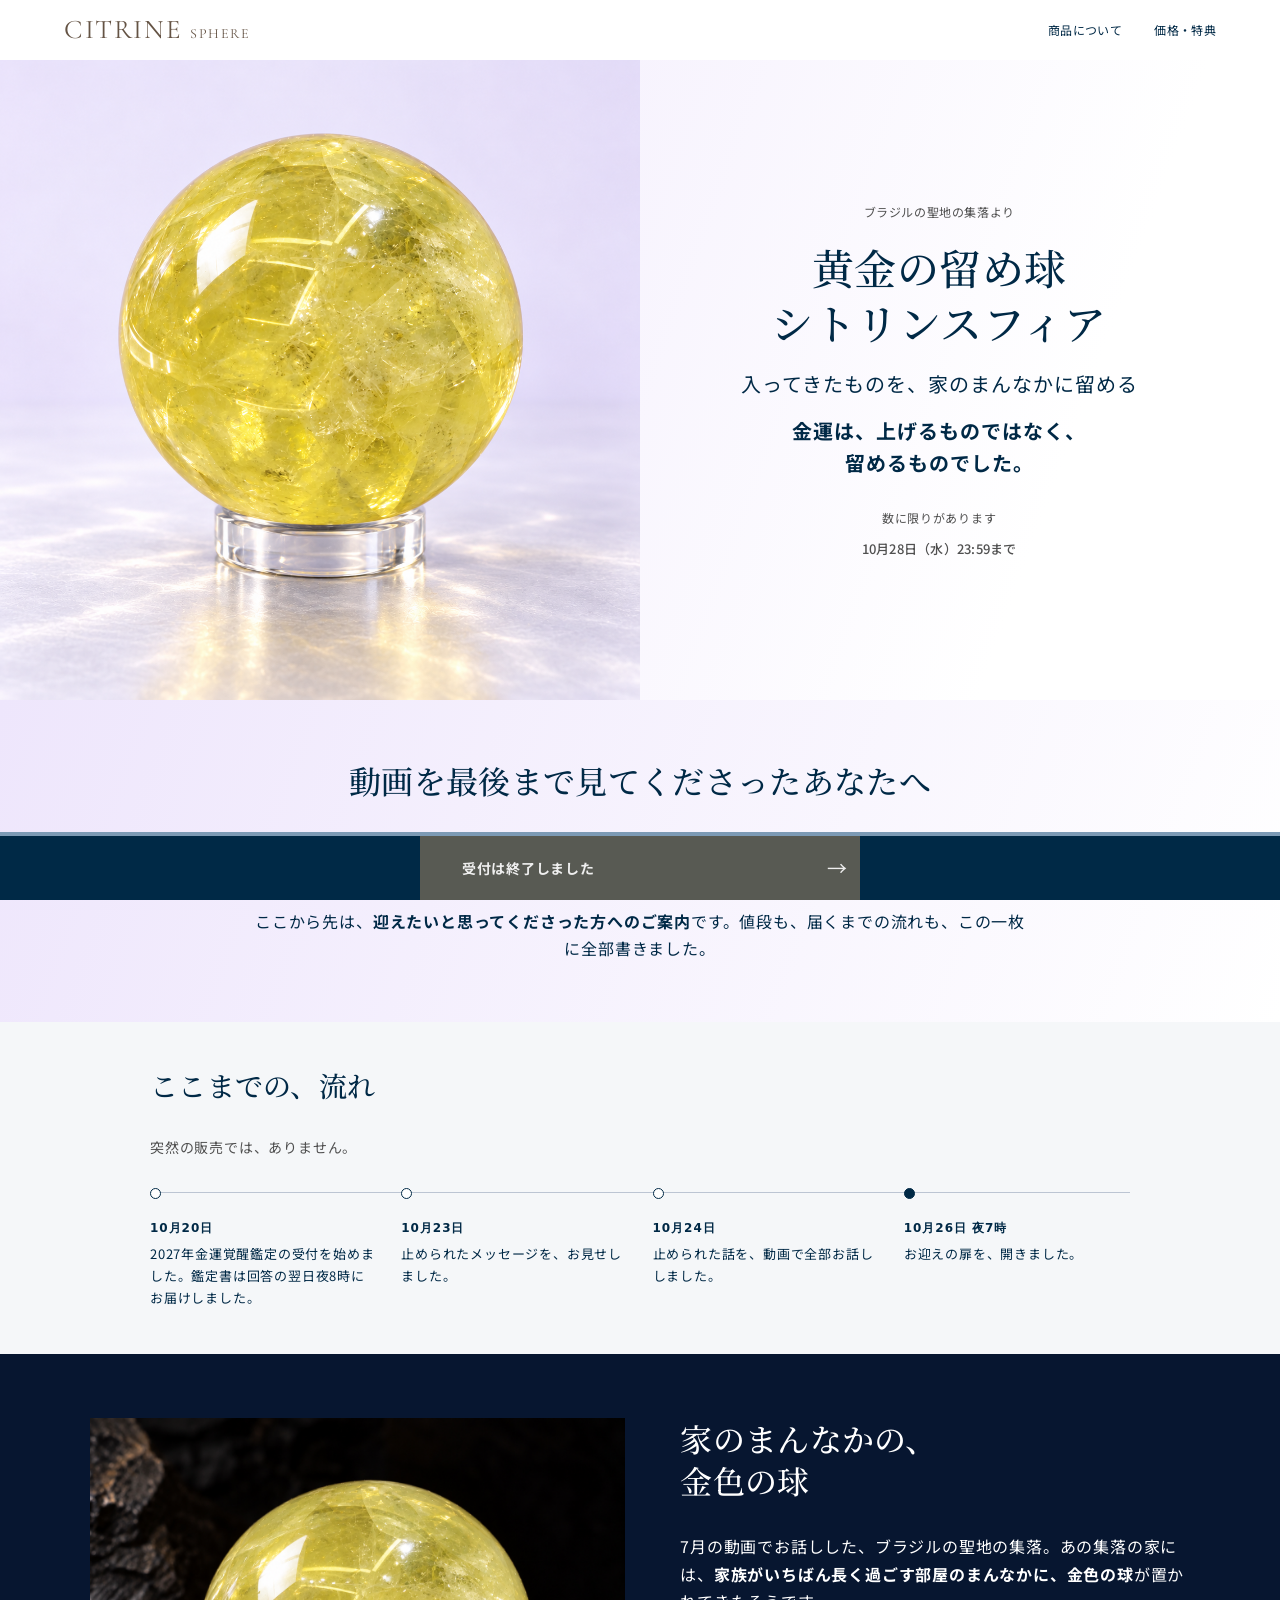
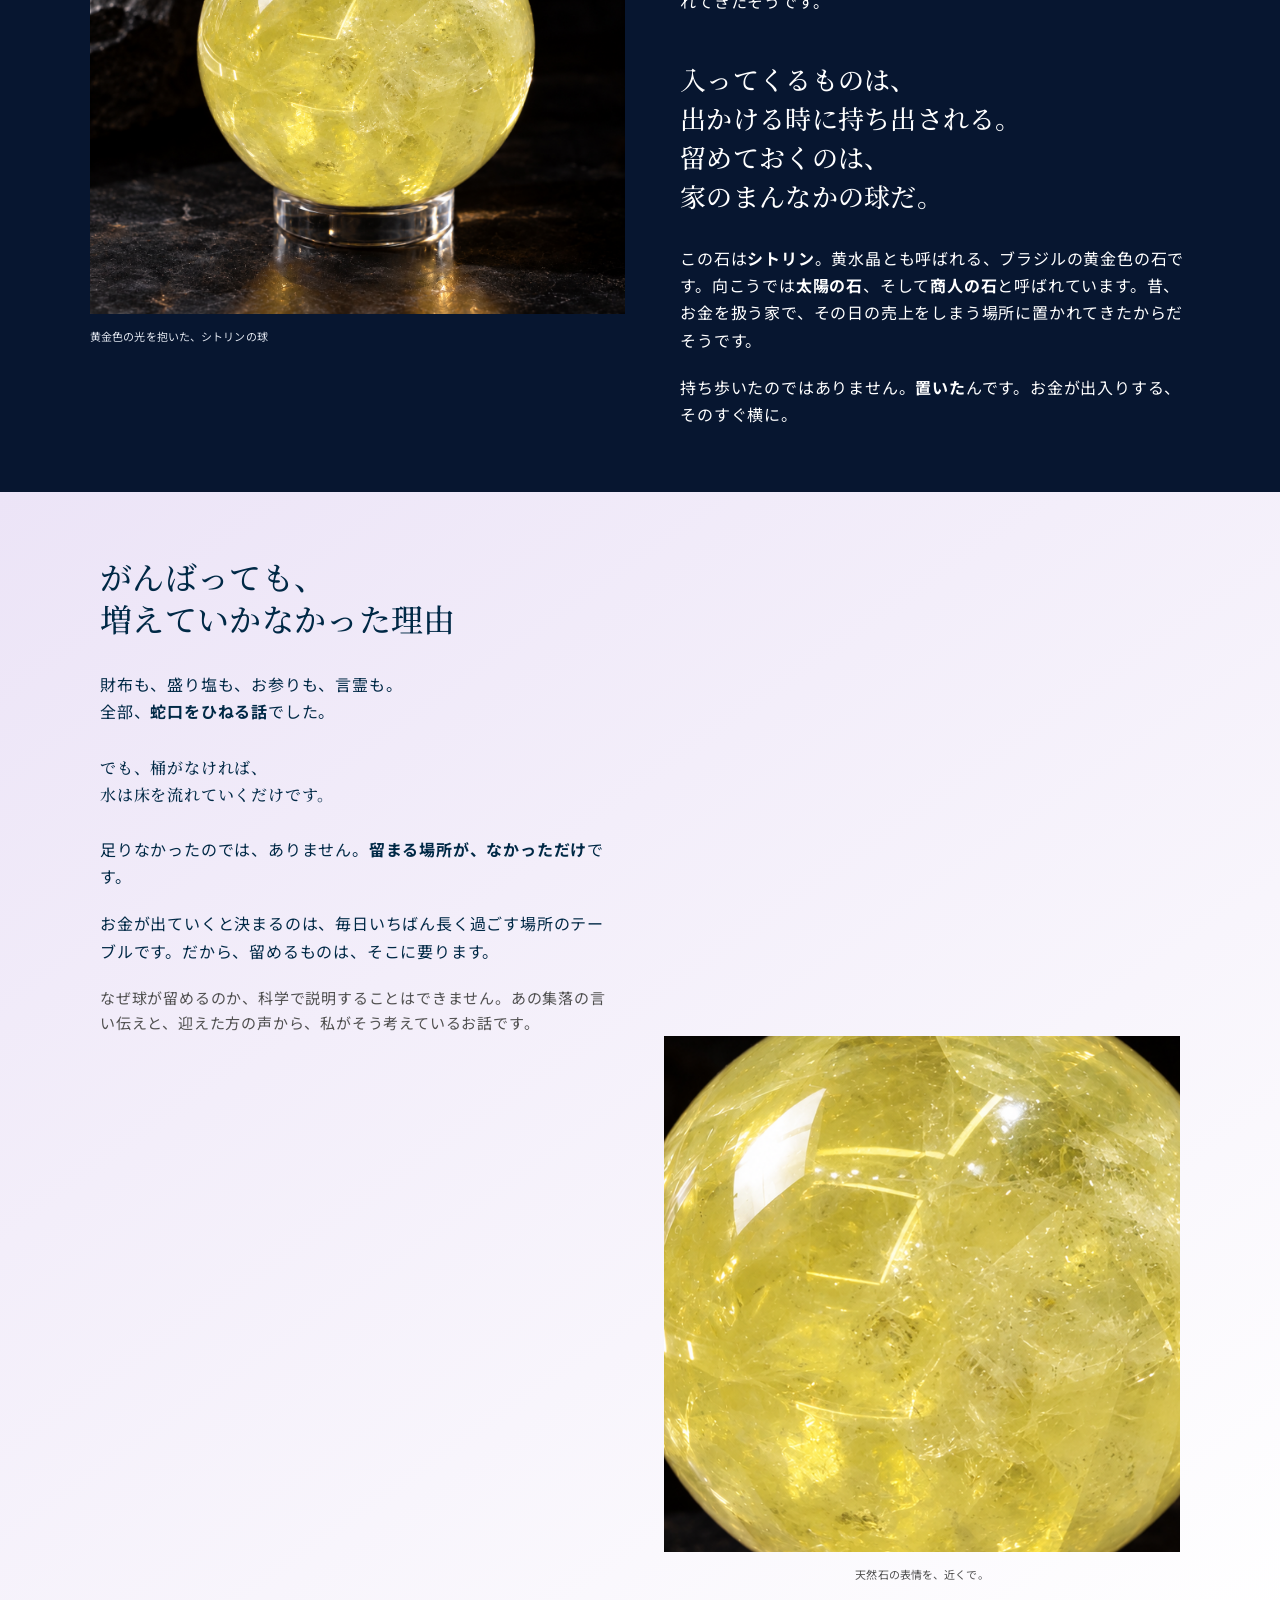
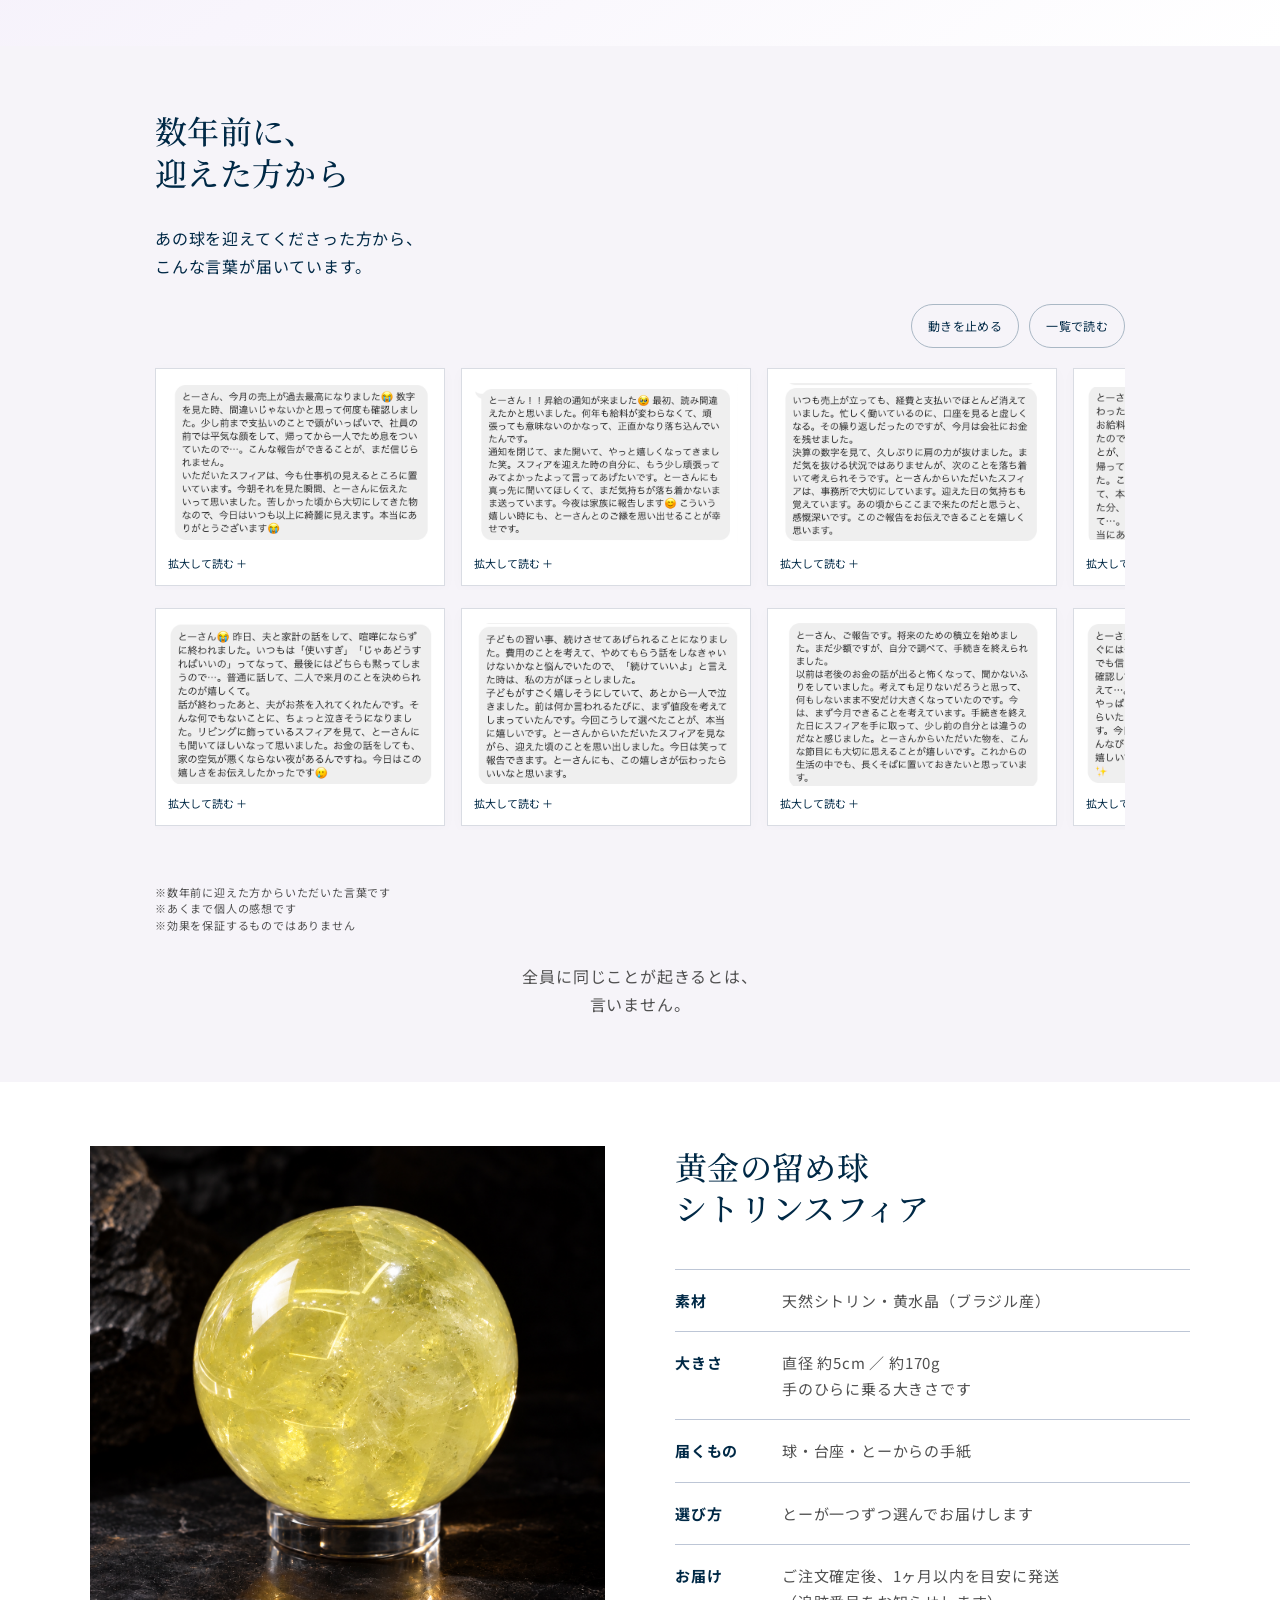
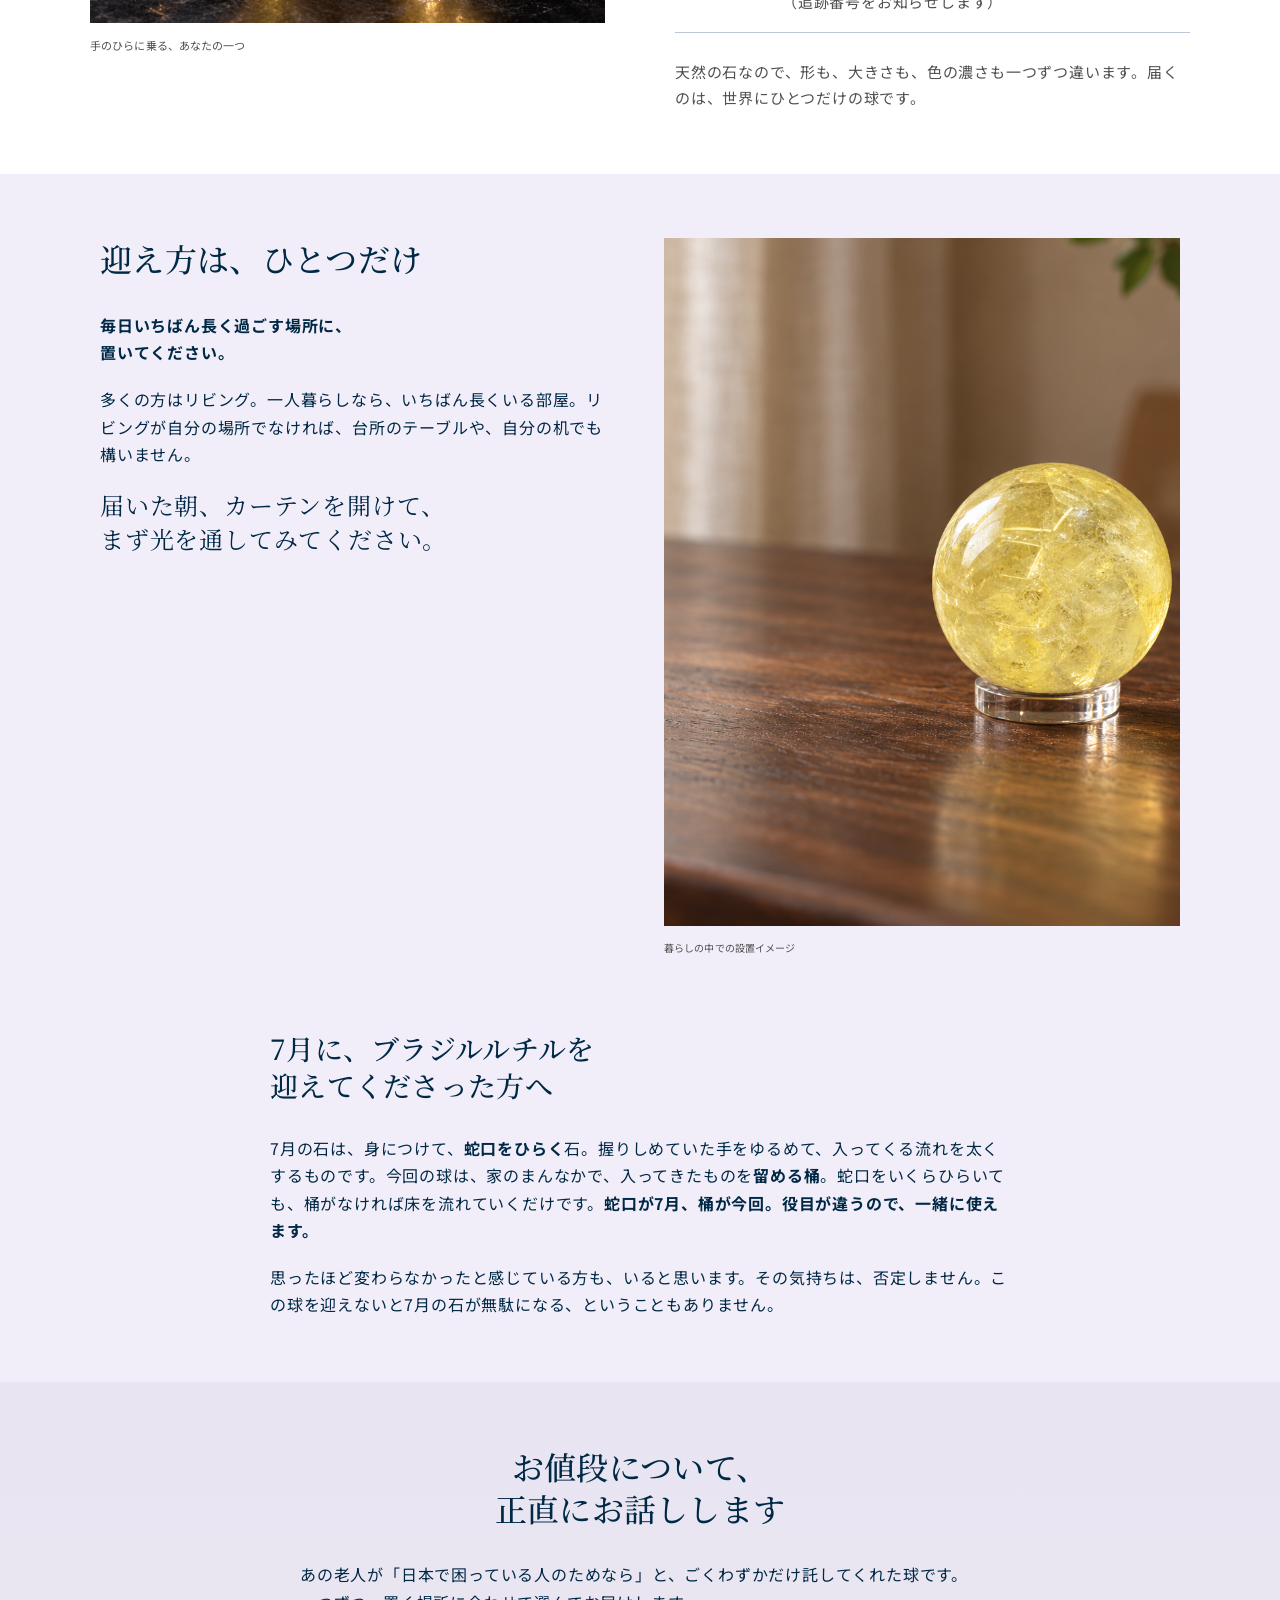
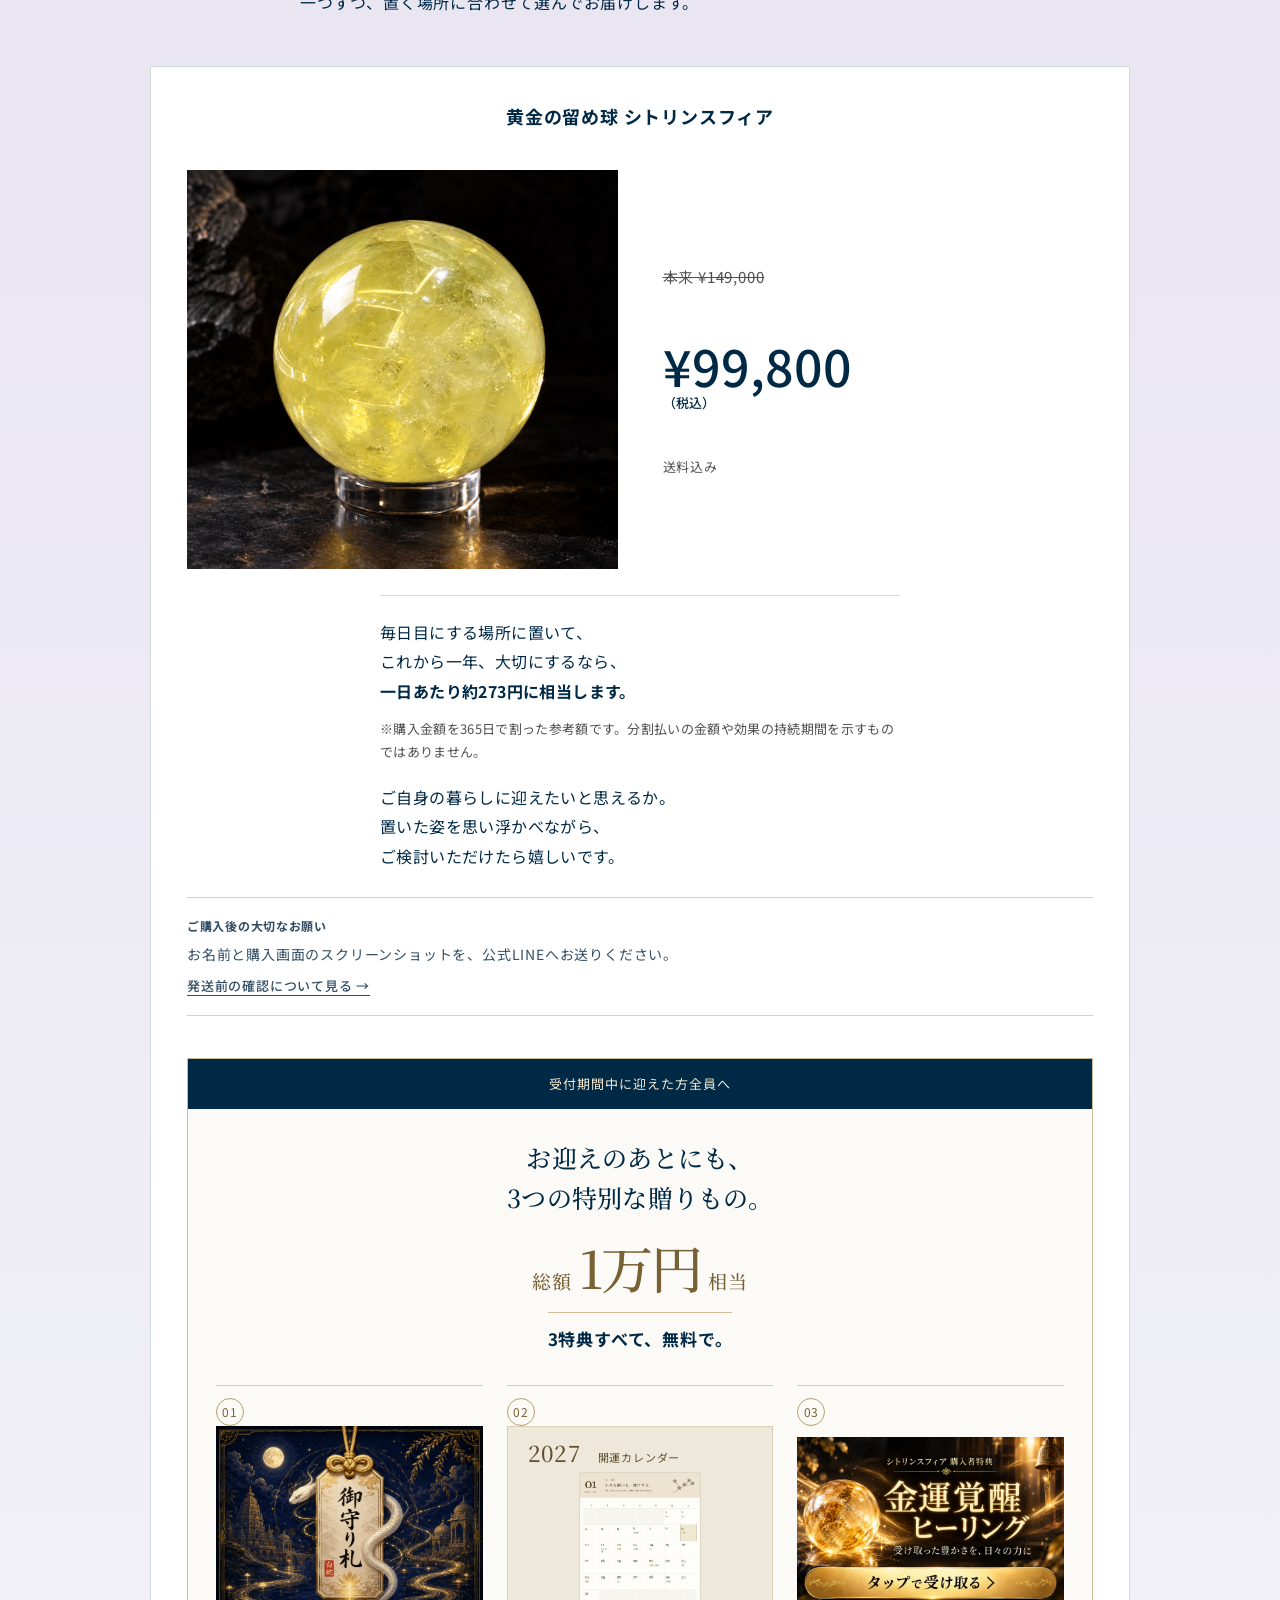
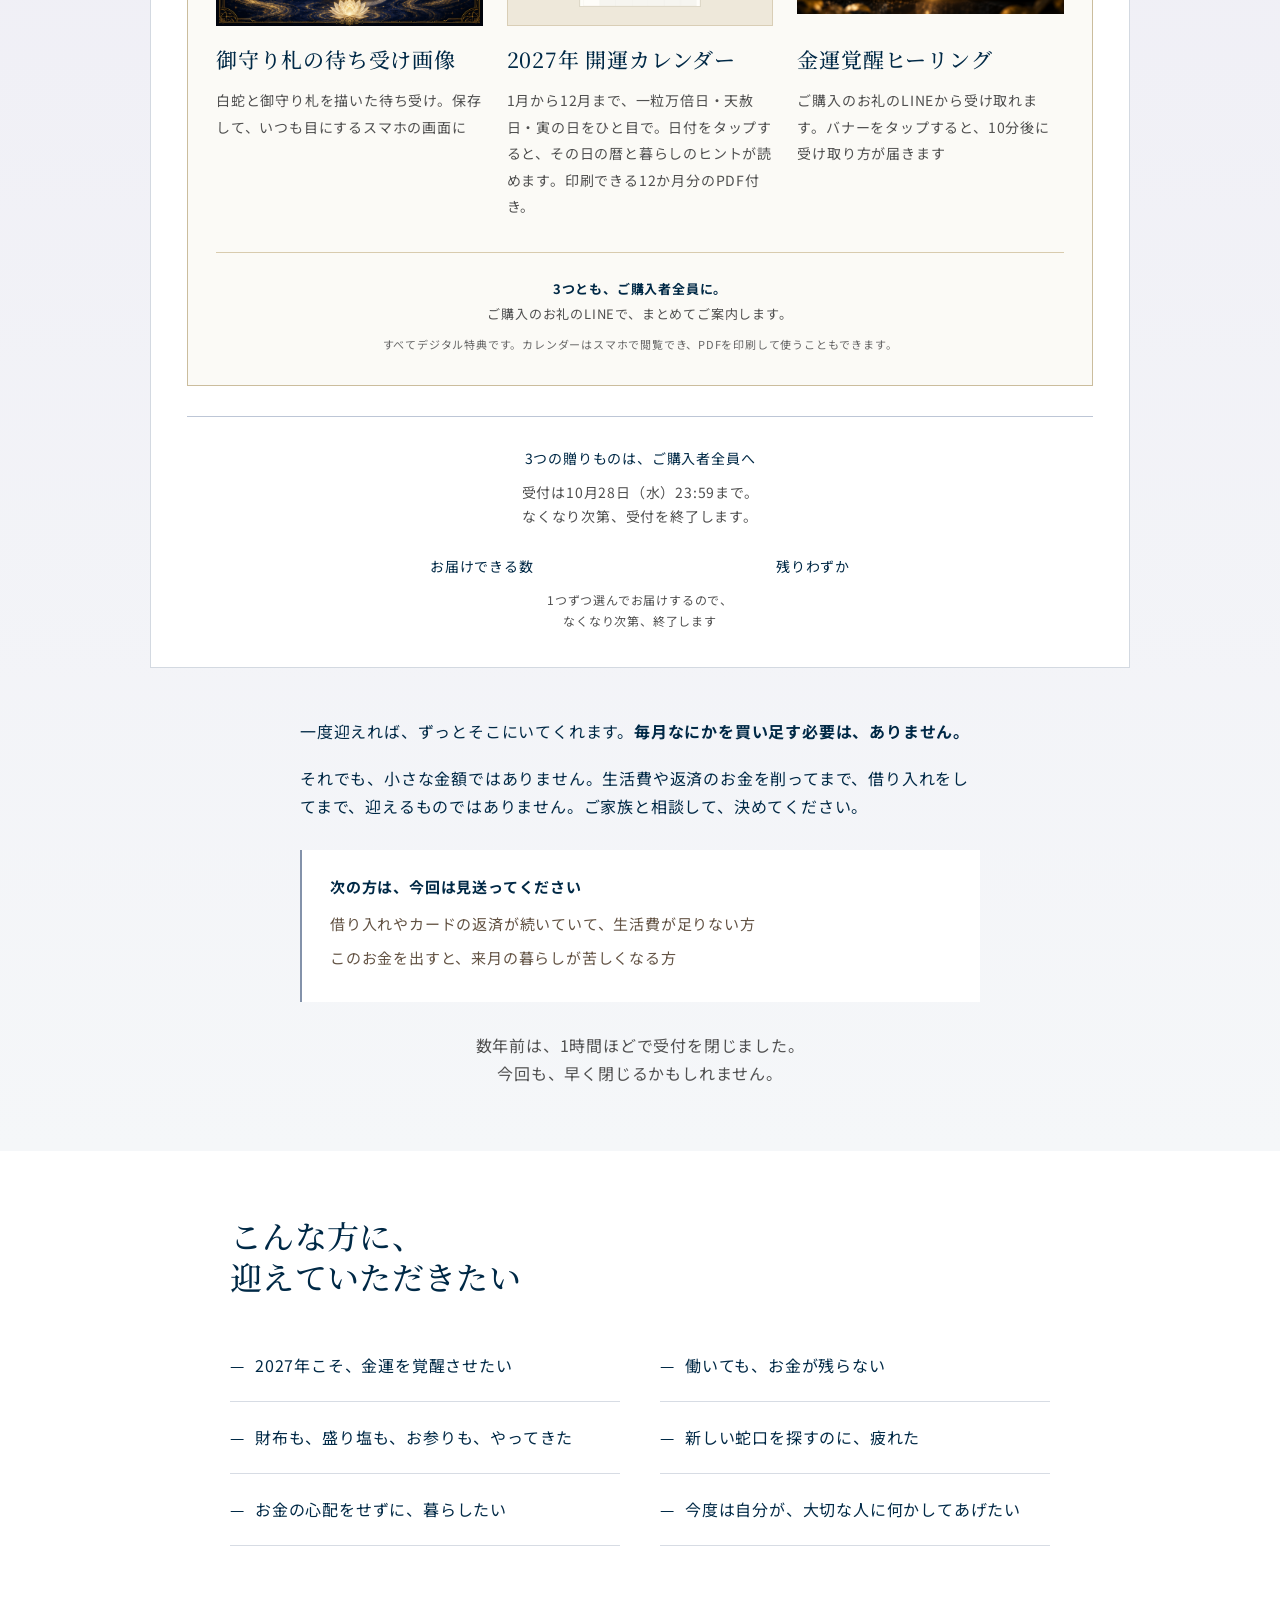
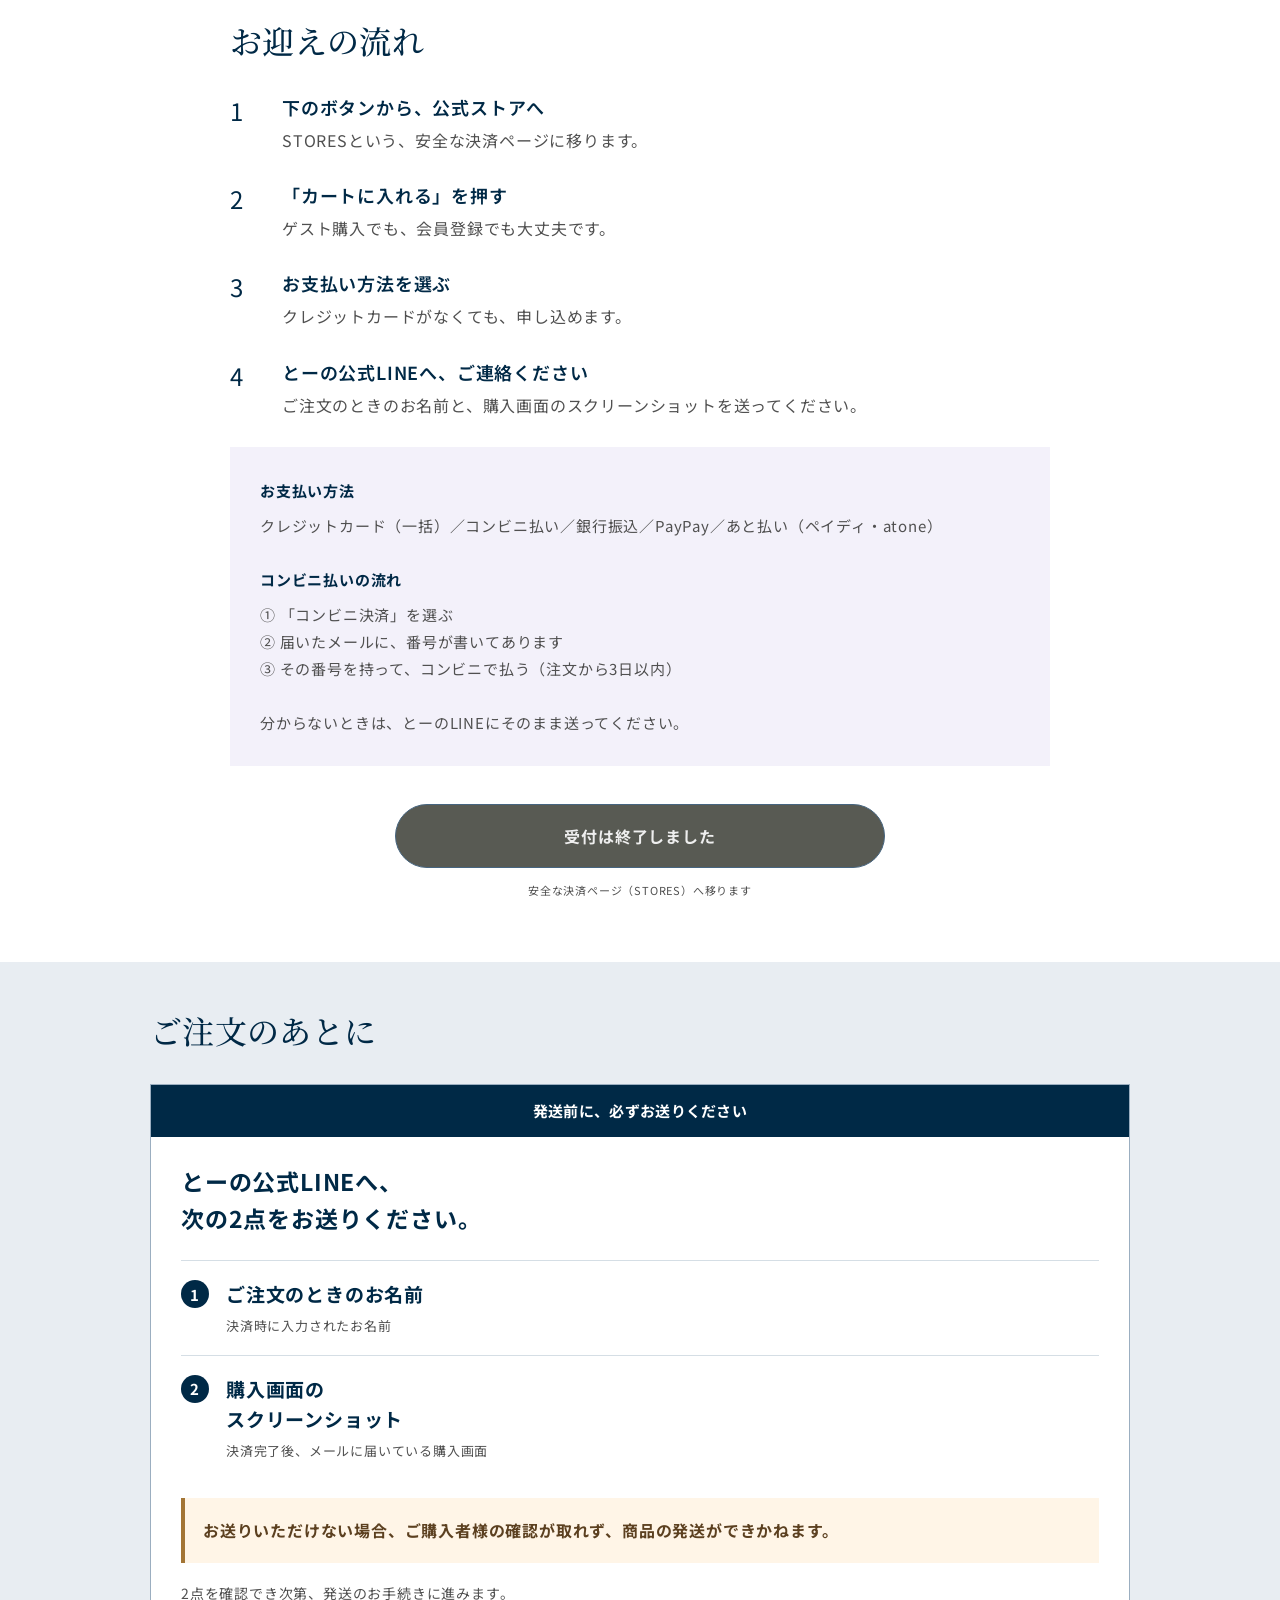
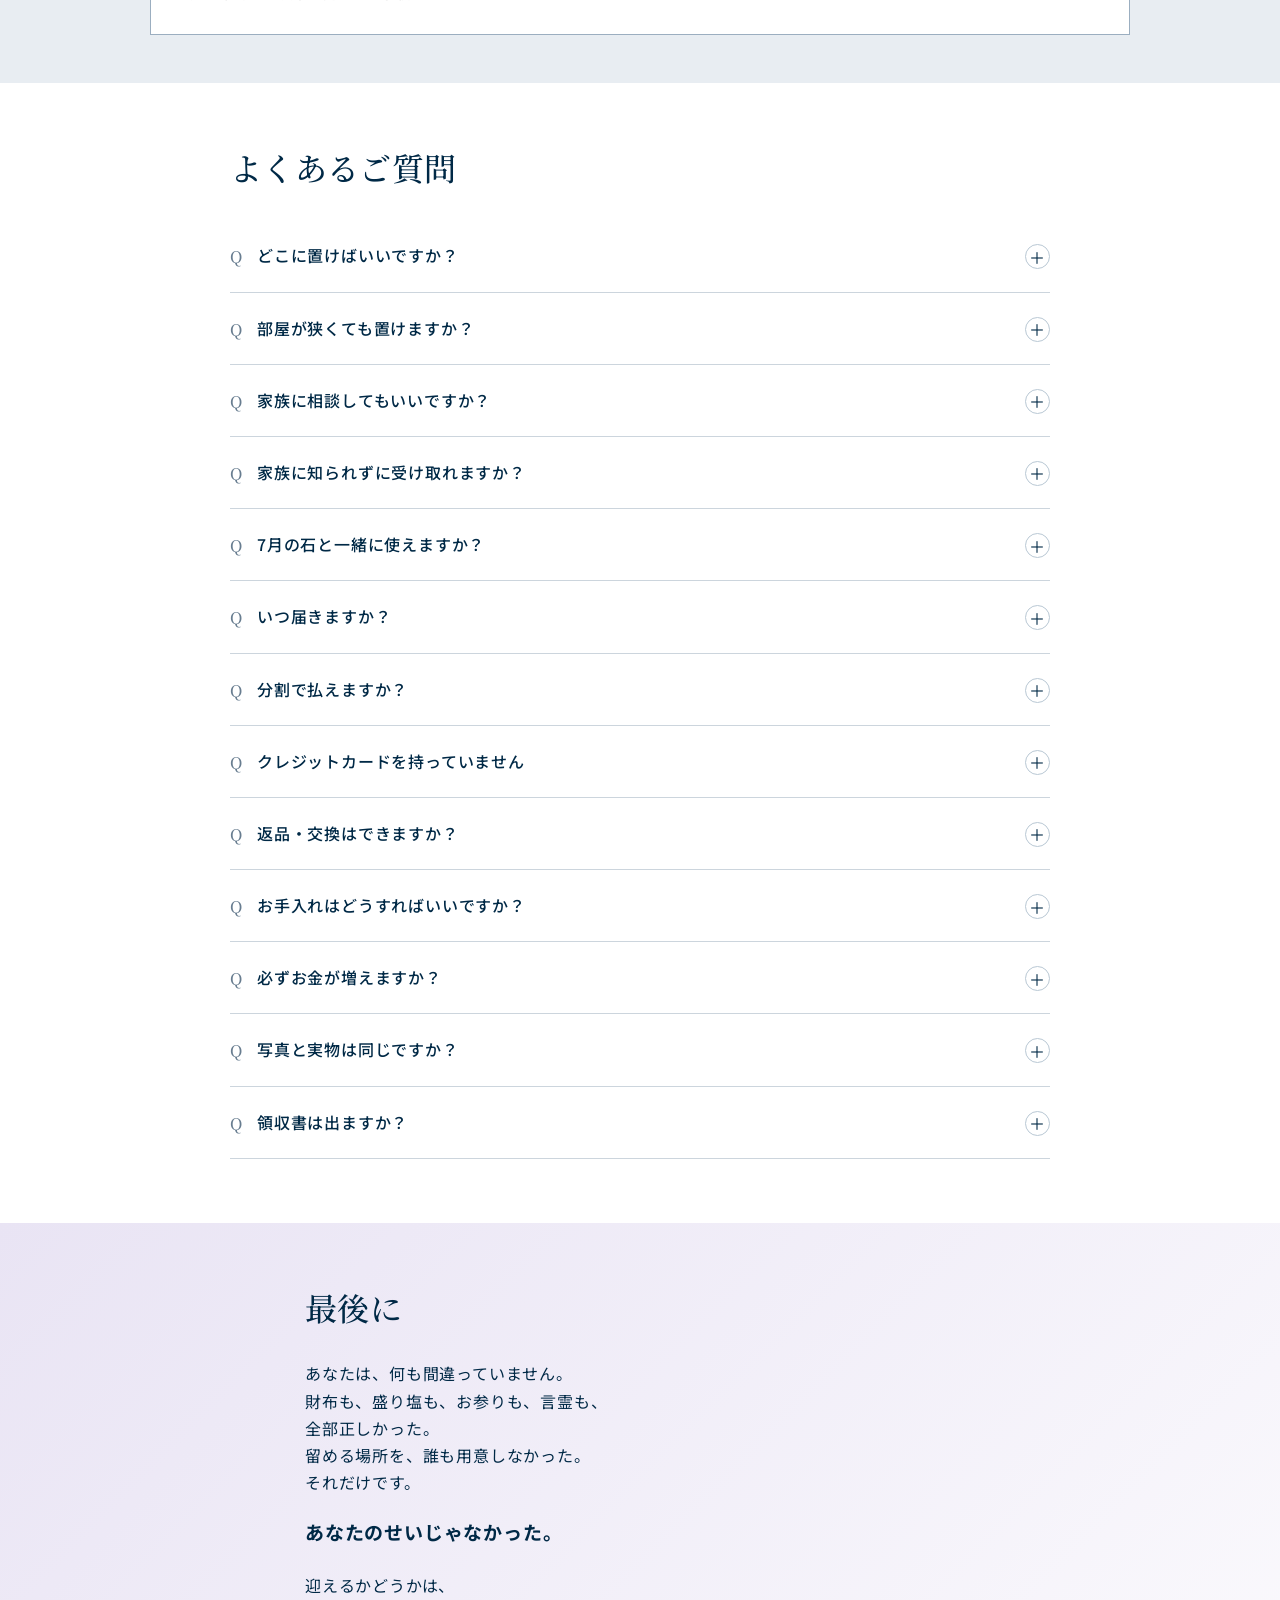
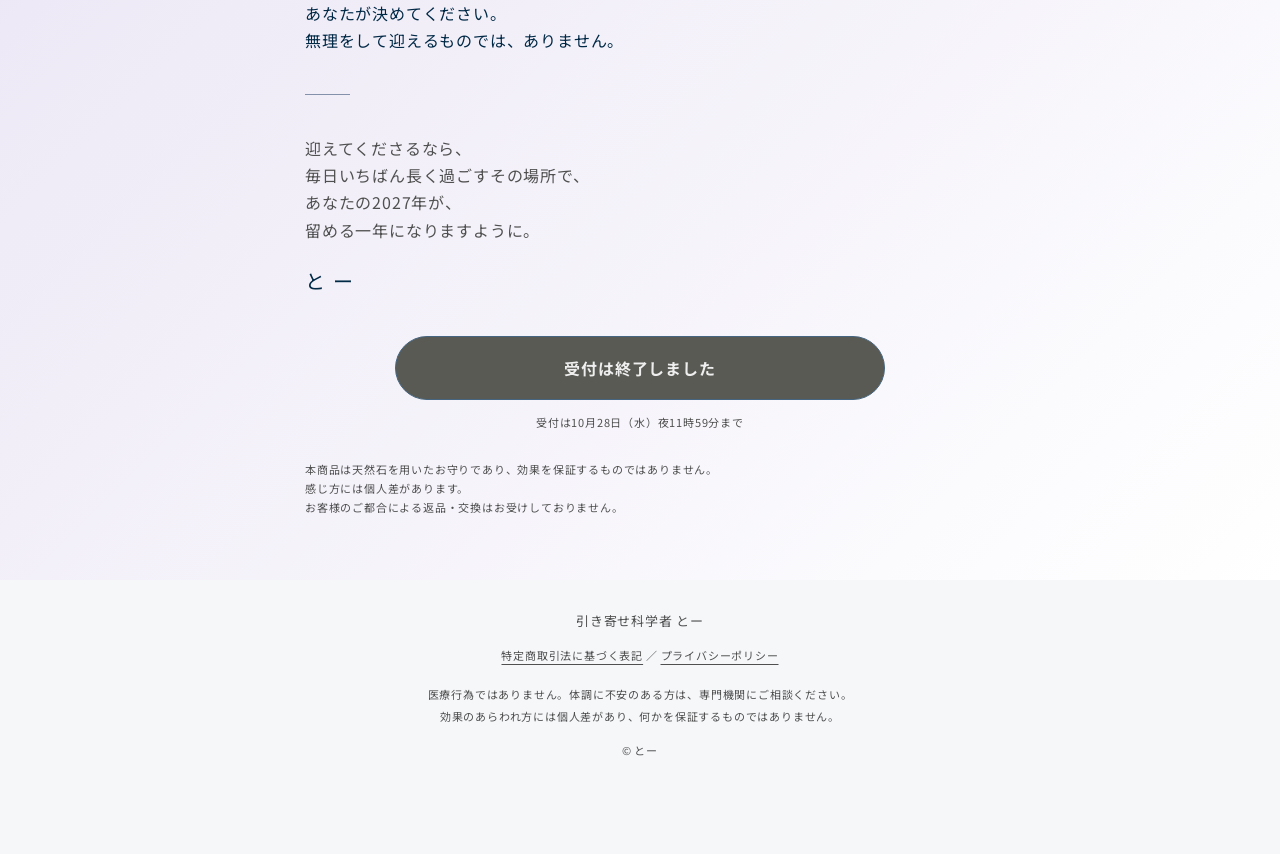
==== commit dc7de747: "Explain the daily price comparison beside the total price" ====
--- a/index.html
+++ b/index.html
@@ -167,6 +167,11 @@
       <p class="was">本来 ¥149,000</p>
       <p class="now gg">¥99,800<small>（税込）</small></p>
       <p class="meta">送料込み</p>
+      <div class="price-perspective">
+        <p>毎日目にする場所に置いて、<br>これから一年、大切にするなら、<br><strong>一日あたり約273円に相当します。</strong></p>
+        <p class="price-perspective-note">※購入金額を365日で割った参考額です。分割払いの金額や効果の持続期間を示すものではありません。</p>
+        <p>ご自身の暮らしに迎えたいと思えるか。<br>置いた姿を思い浮かべながら、<br>ご検討いただけたら嬉しいです。</p>
+      </div>
       <a class="order-reminder" href="#after"><span>ご購入後の大切なお願い</span>お名前と購入画面のスクリーンショットを、公式LINEへお送りください。<b>発送前の確認について見る →</b></a>
 
       <div class="gifts" id="gifts">
--- a/assets/precision.css
+++ b/assets/precision.css
@@ -96,3 +96,11 @@
 .voice-list .voice-open img{height:auto}
 @media(max-width:700px){.voices.voice-list{grid-template-columns:1fr}.voice-controls{justify-content:flex-start}.voice-motion .voice-open{flex-basis:270px;width:270px;height:205px}.voice-motion .voice-open img{height:153px}.voice-list .voice-open{width:100%;height:auto}.voice-list .voice-open img{height:auto}}
 @media(prefers-reduced-motion:reduce){.voice-track{animation:none!important}}
+
+/* Keep the daily comparison and its explanation together below the total price. */
+.price-perspective{grid-column:1/-1;width:100%;max-width:520px;margin:26px auto 0;padding-top:22px;border-top:1px solid #d3d9e1;text-align:left}
+.price-perspective p{font-size:16px;line-height:1.85;letter-spacing:.025em;margin:0 0 18px}
+.price-perspective strong{font-weight:700}
+.price-perspective .price-perspective-note{font-size:13px;line-height:1.7;color:#505050;margin:-6px 0 20px}
+.price-perspective p:last-child{margin-bottom:0}
+@media(max-width:700px){.price-perspective{margin-top:24px;padding-top:20px}.price-perspective p{font-size:16px}.price-perspective .price-perspective-note{font-size:13px}}
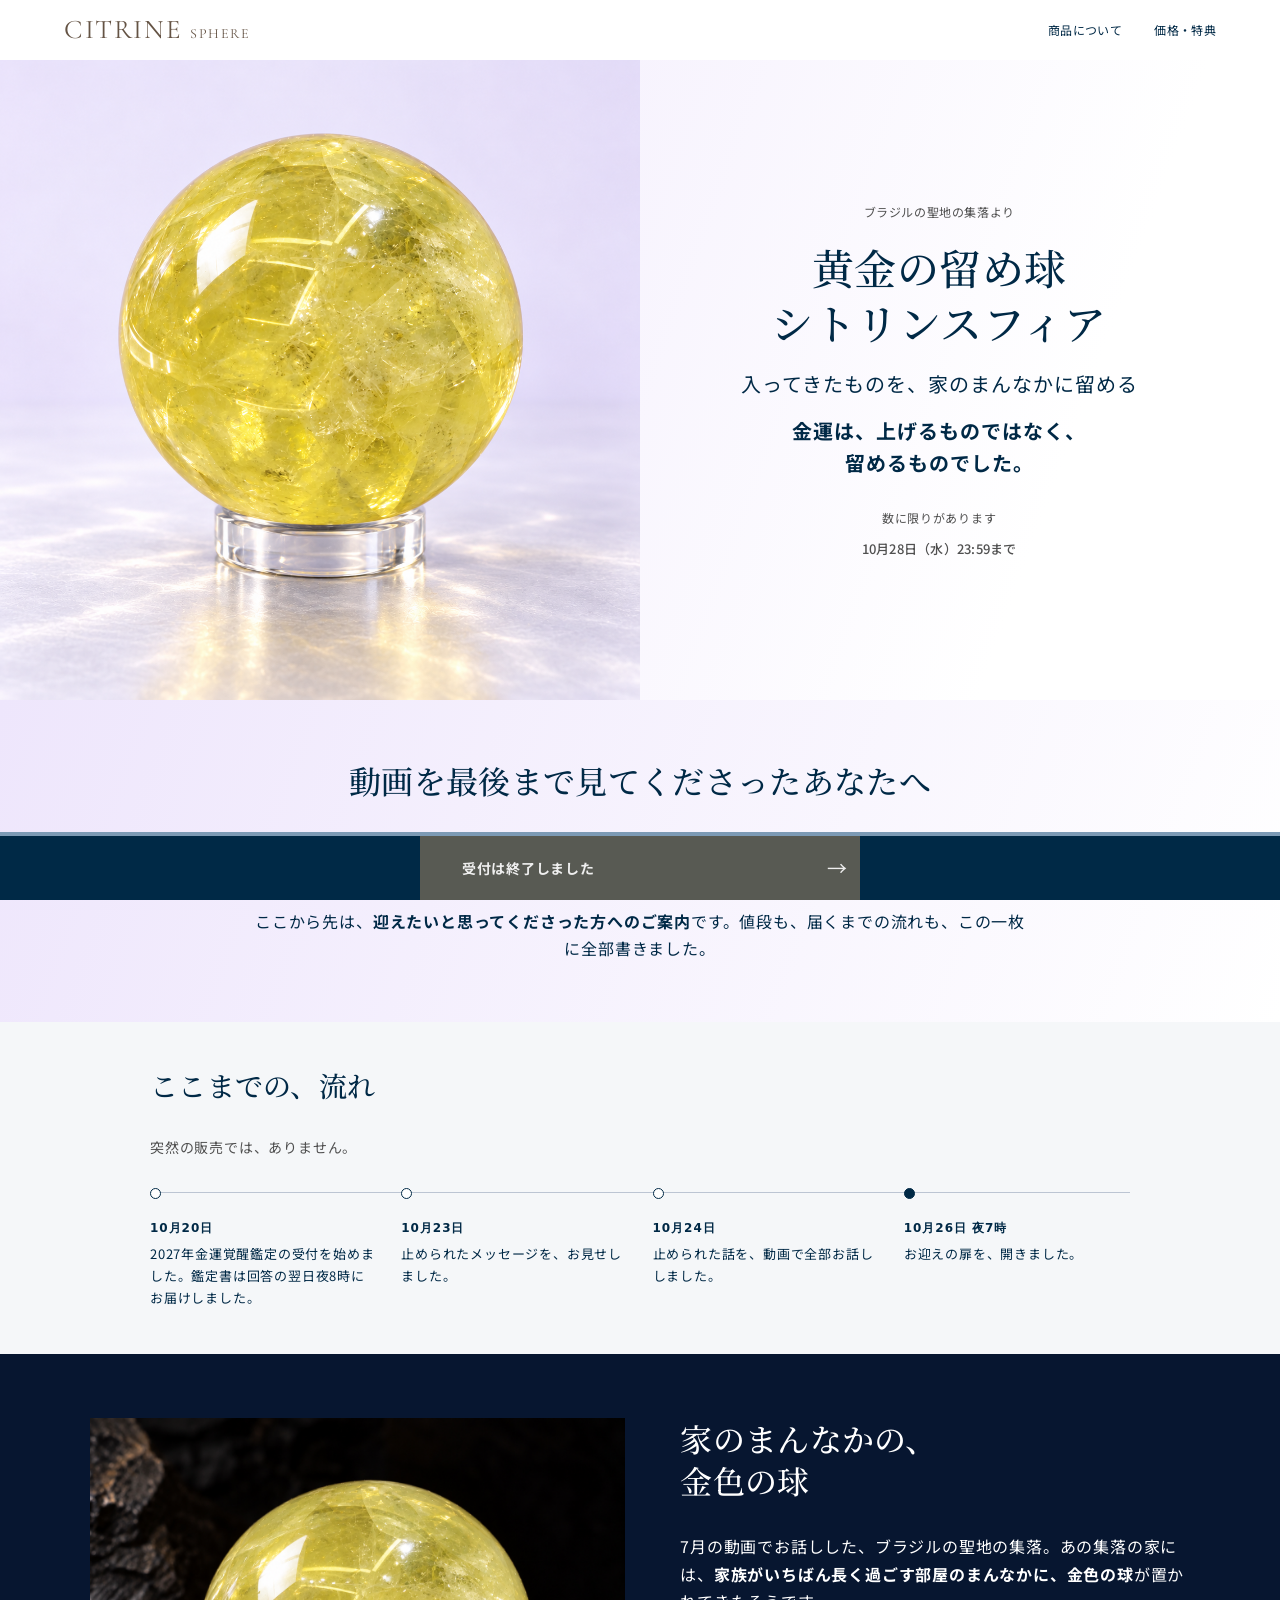
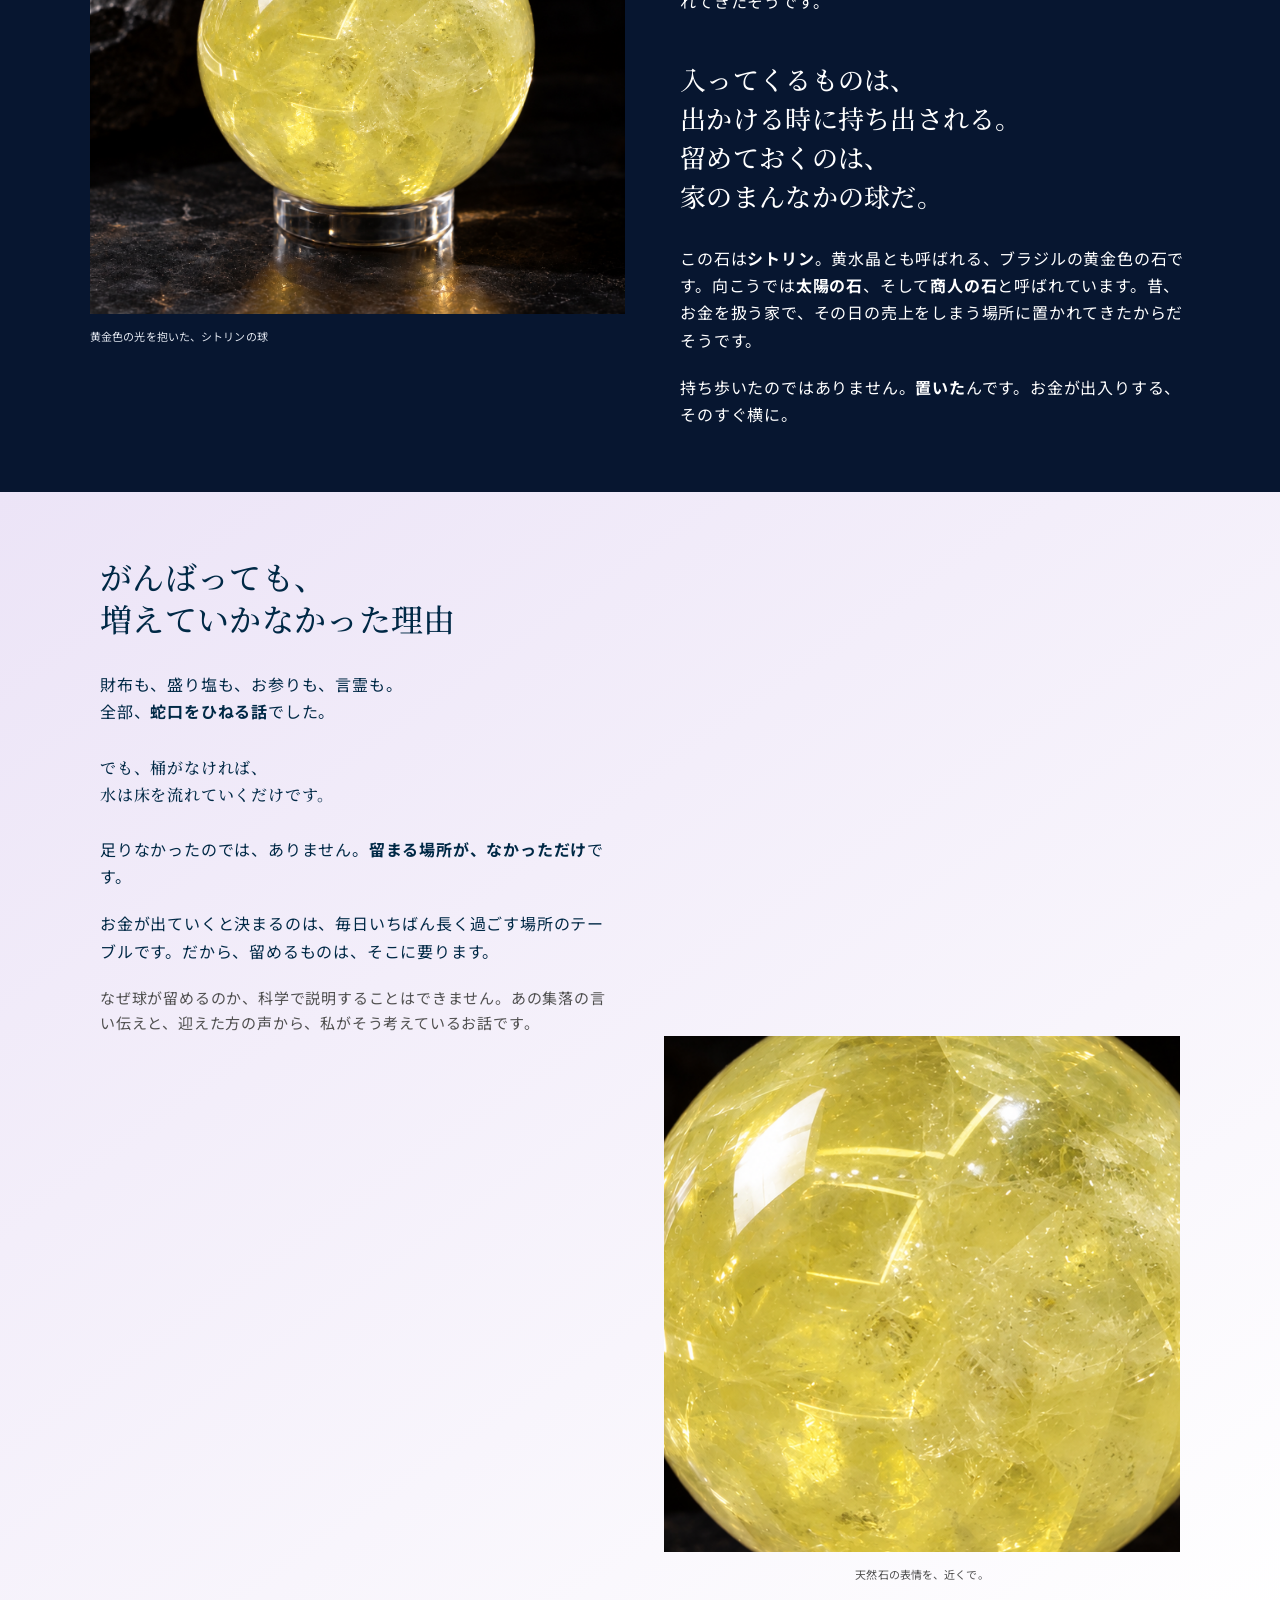
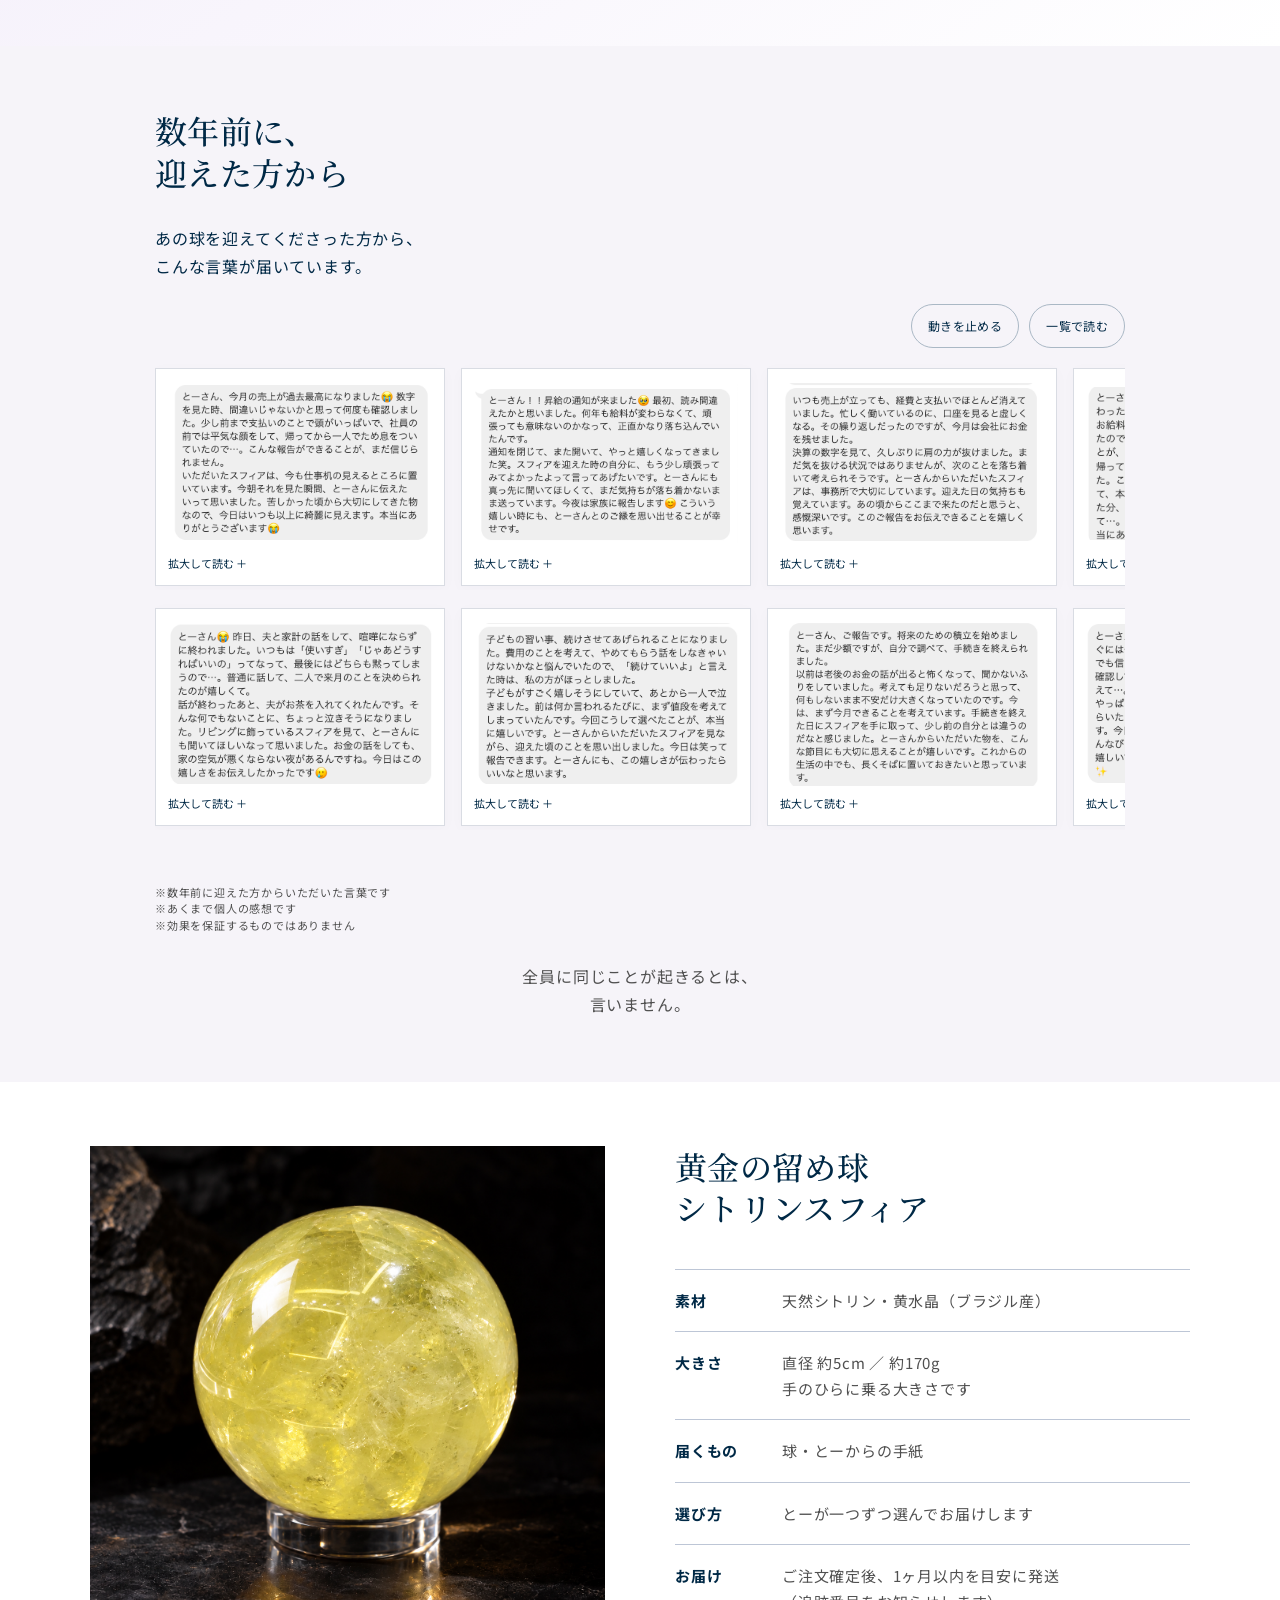
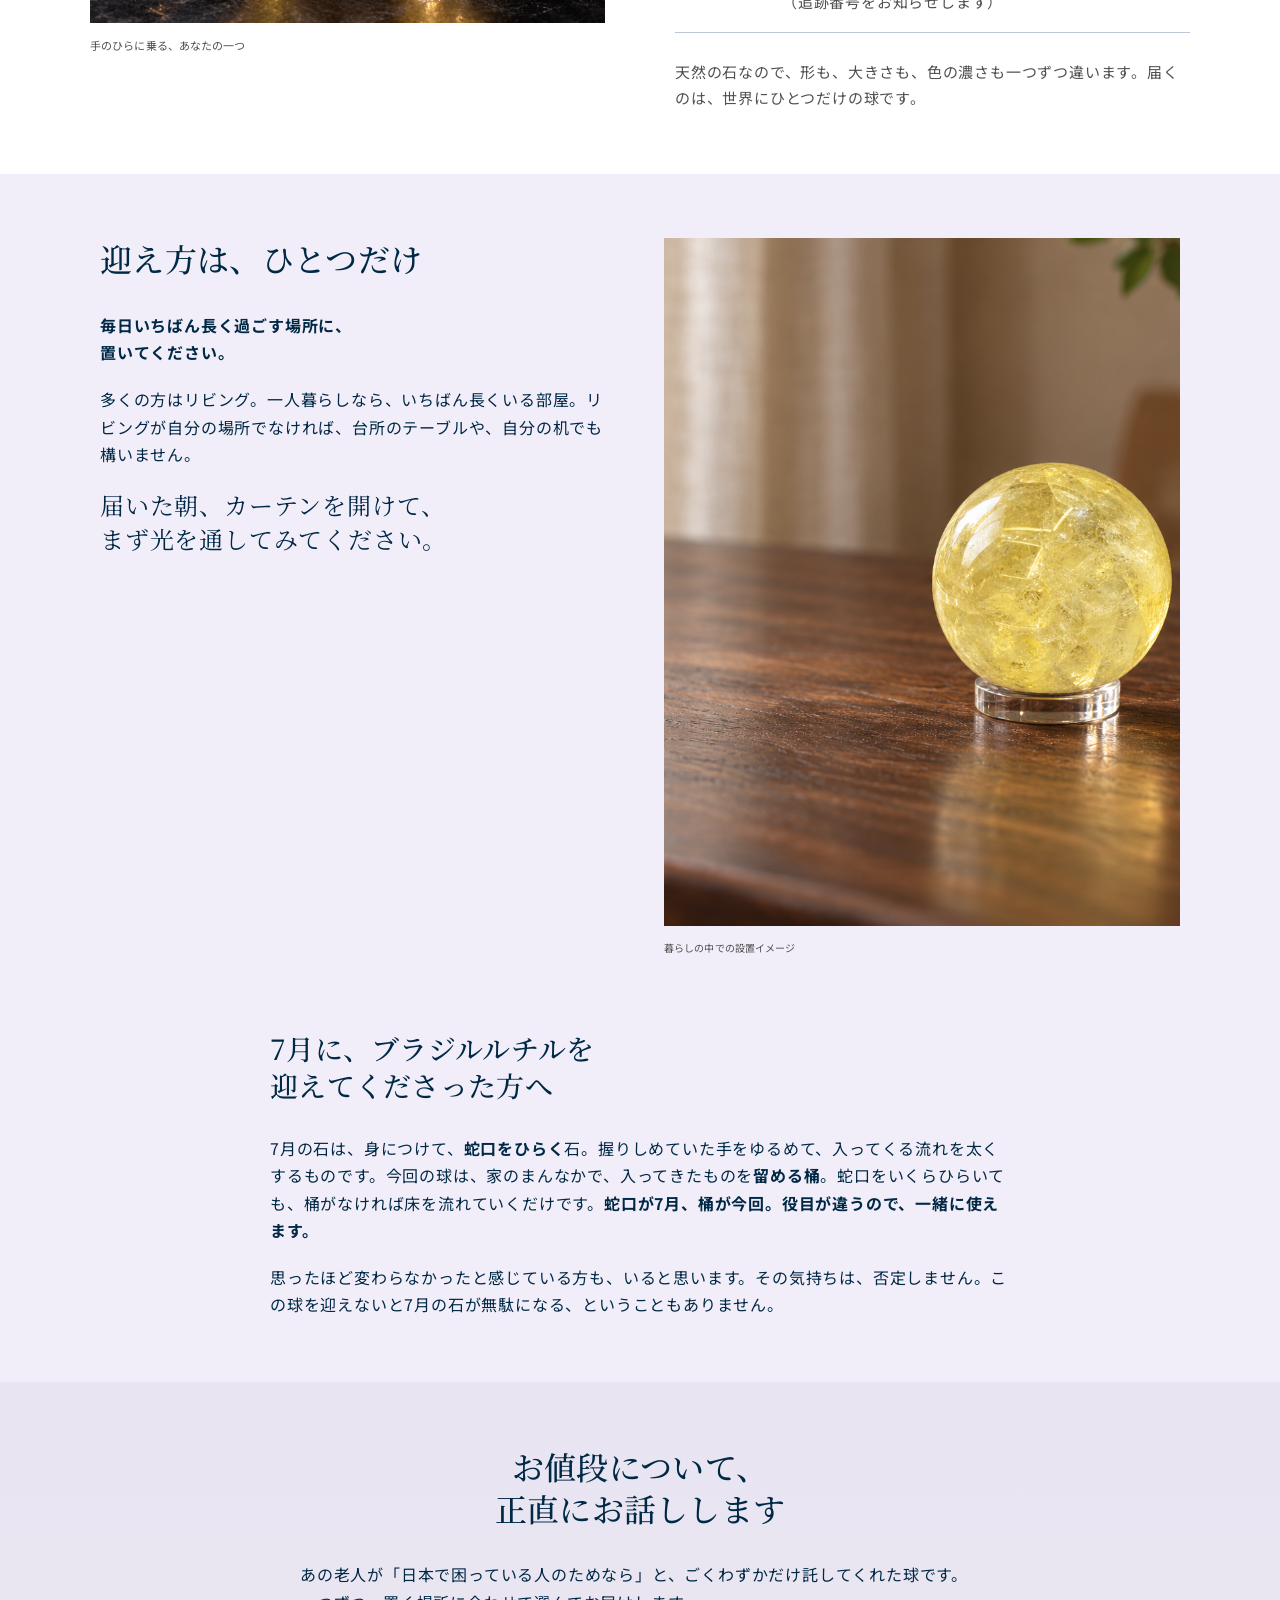
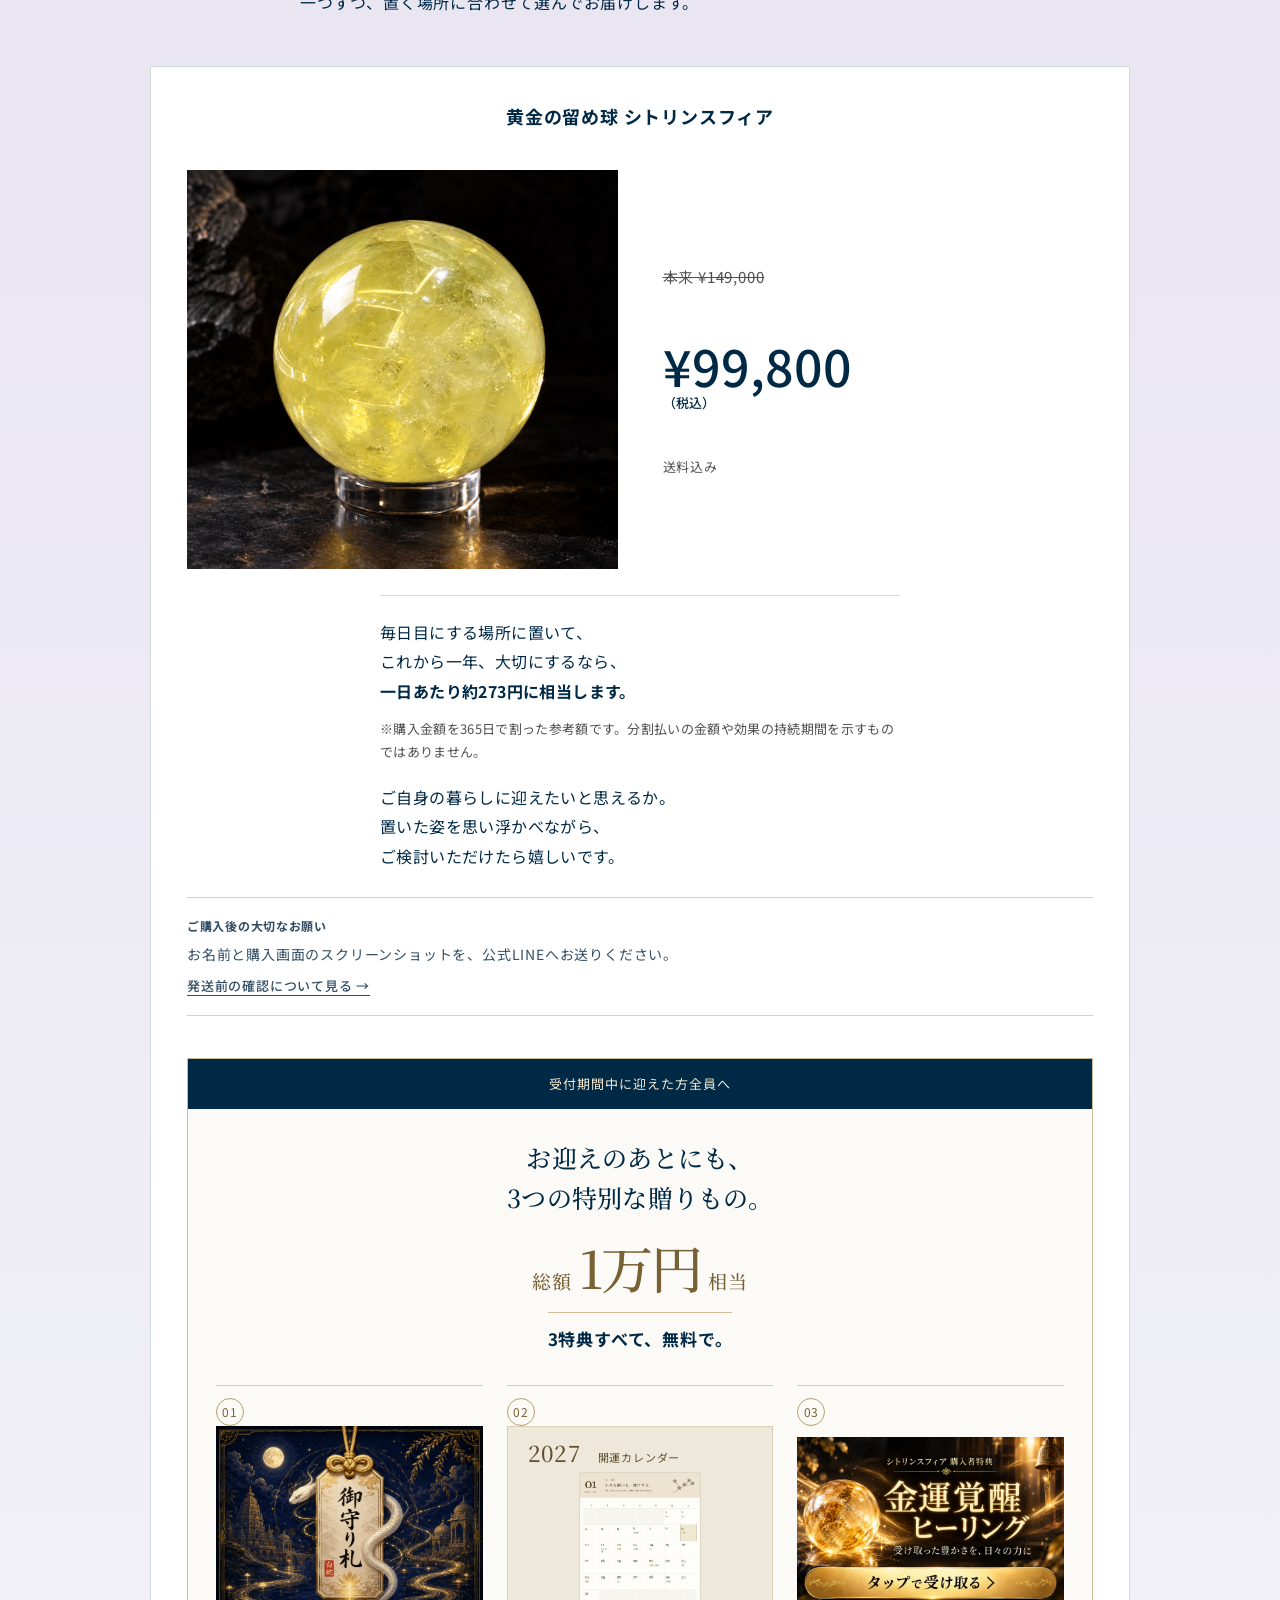
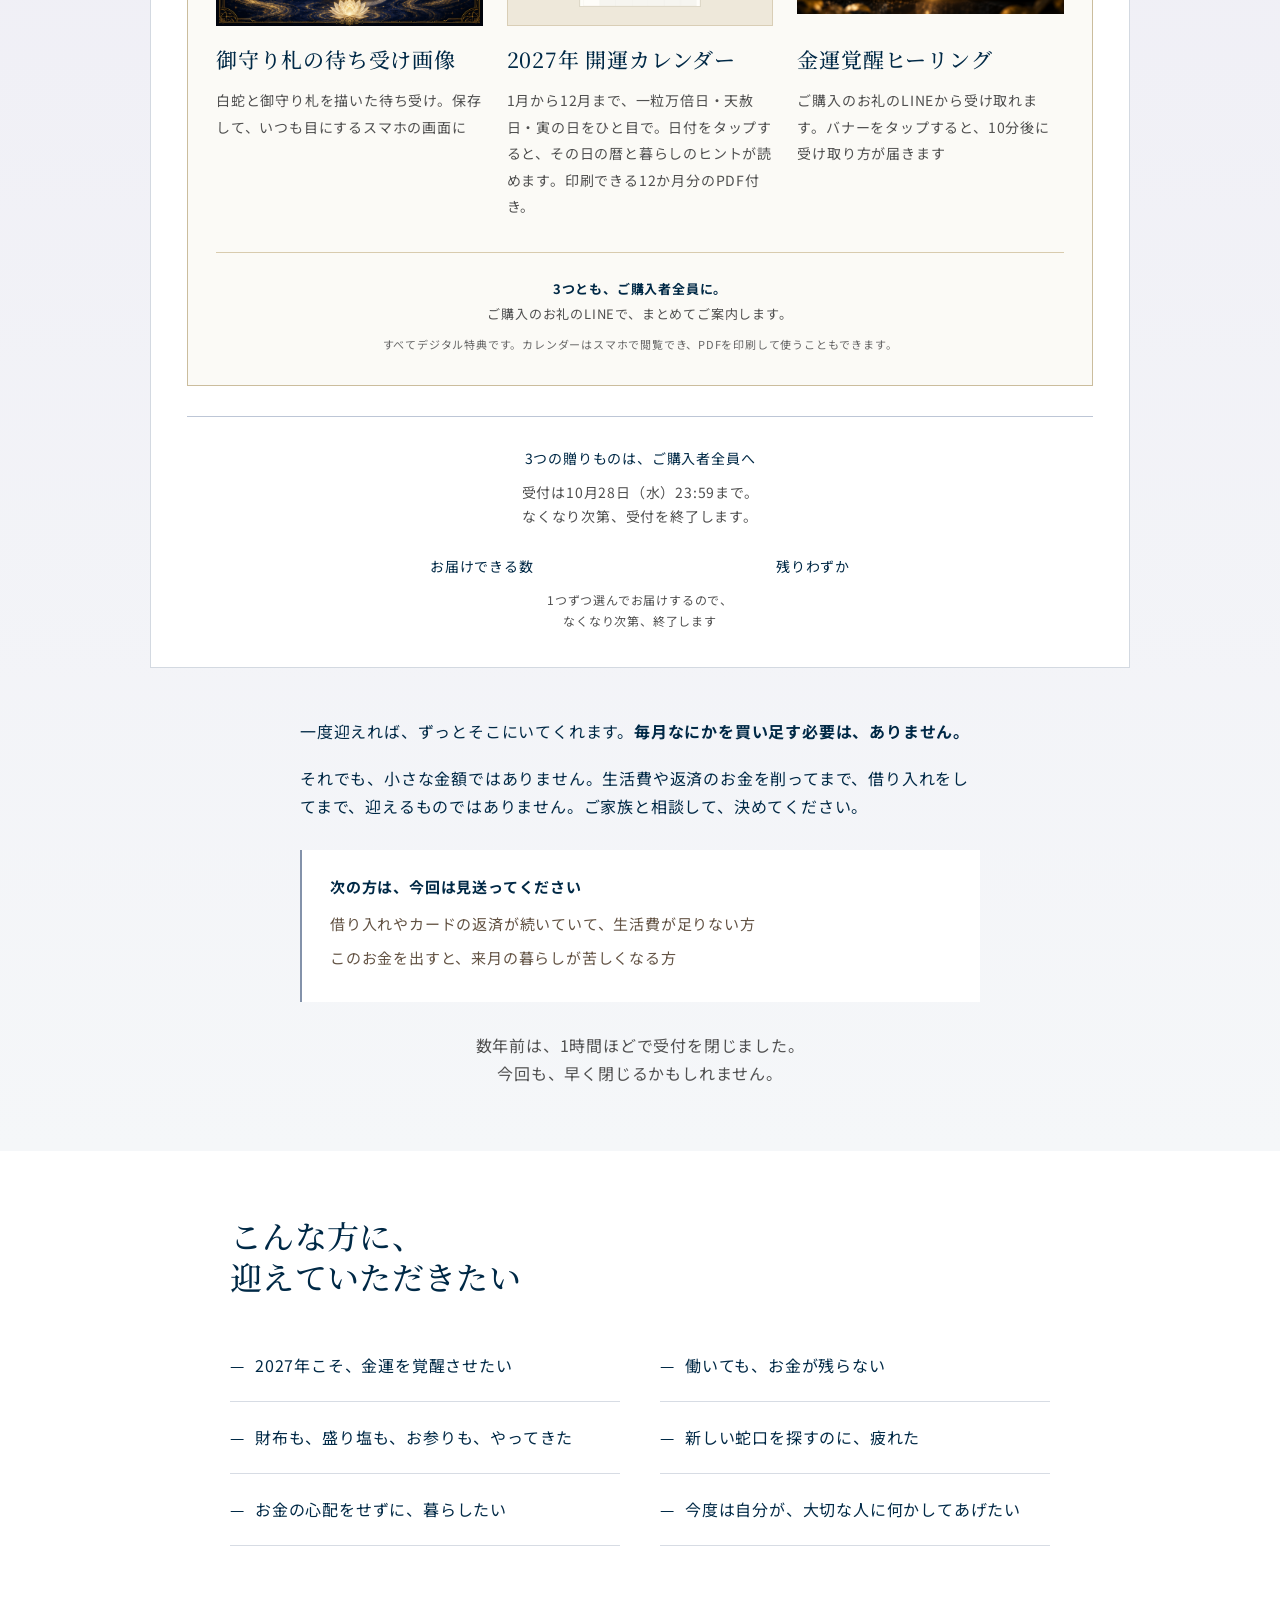
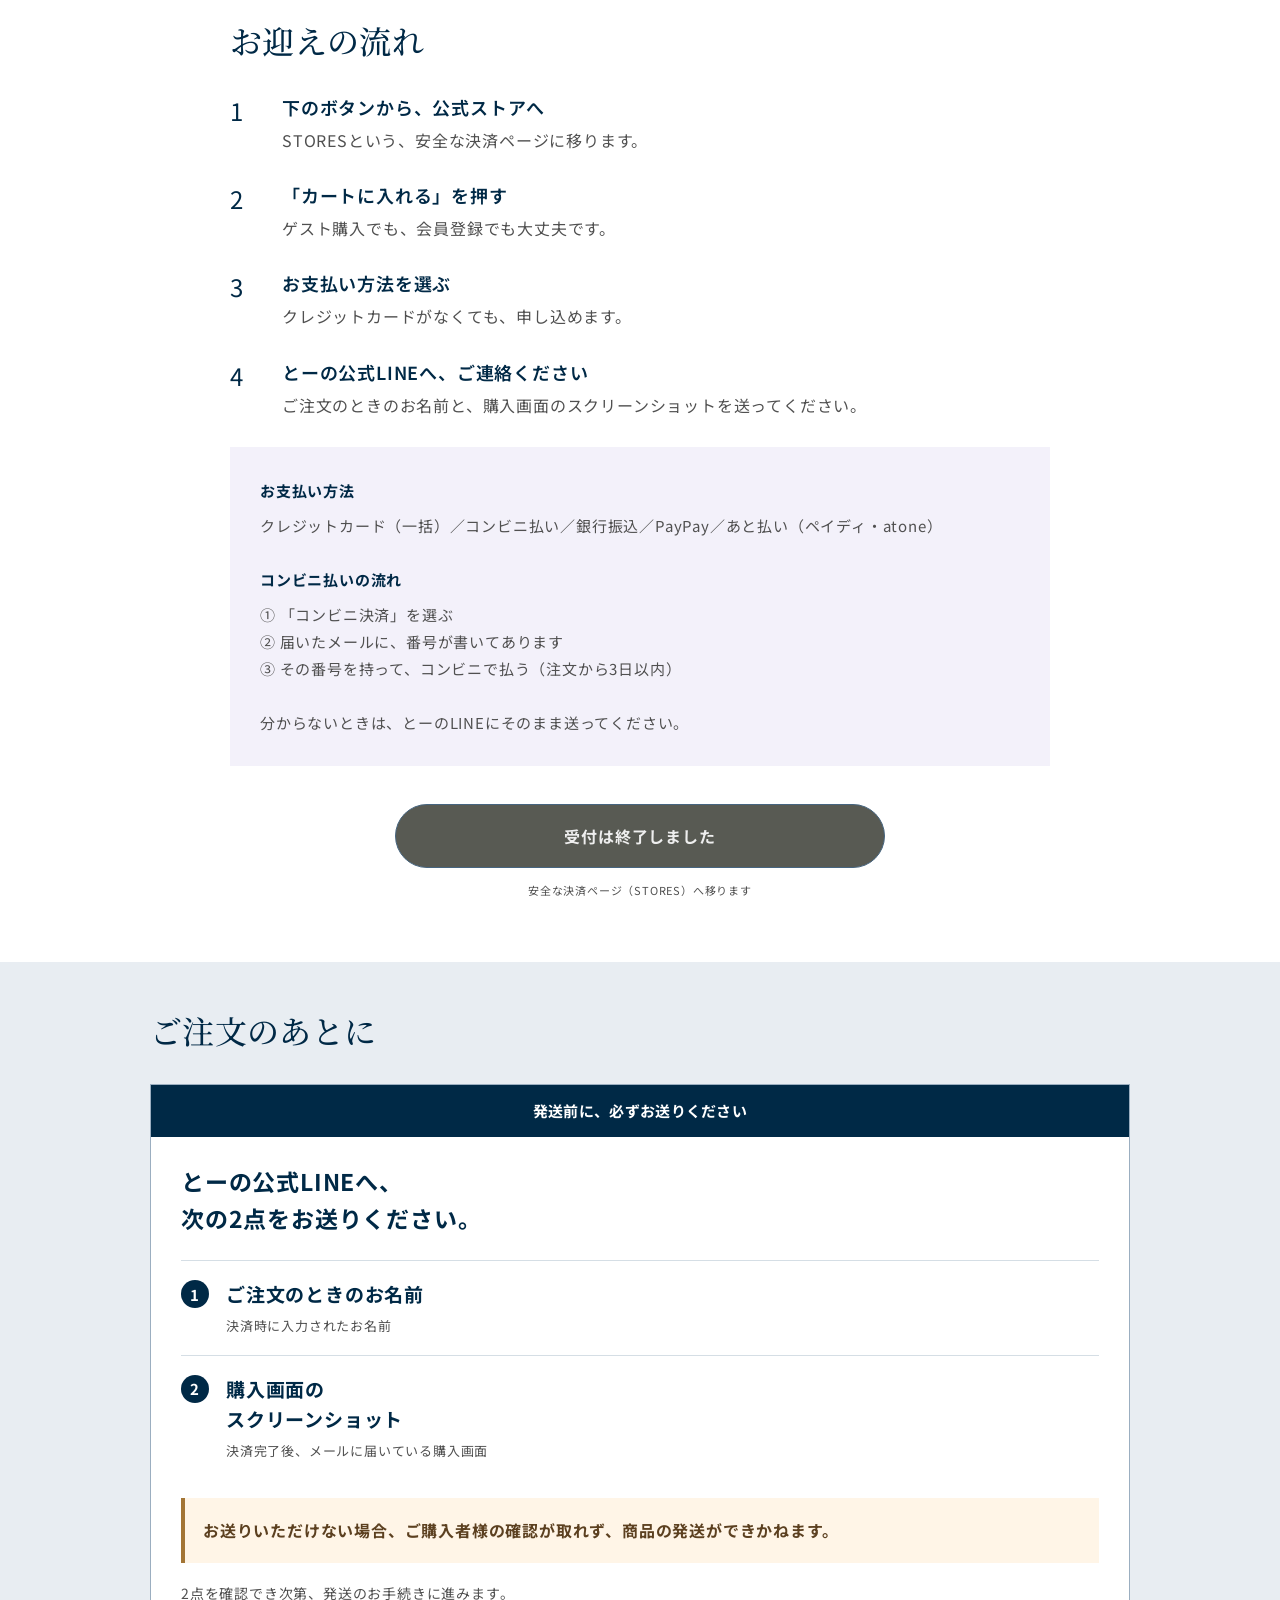
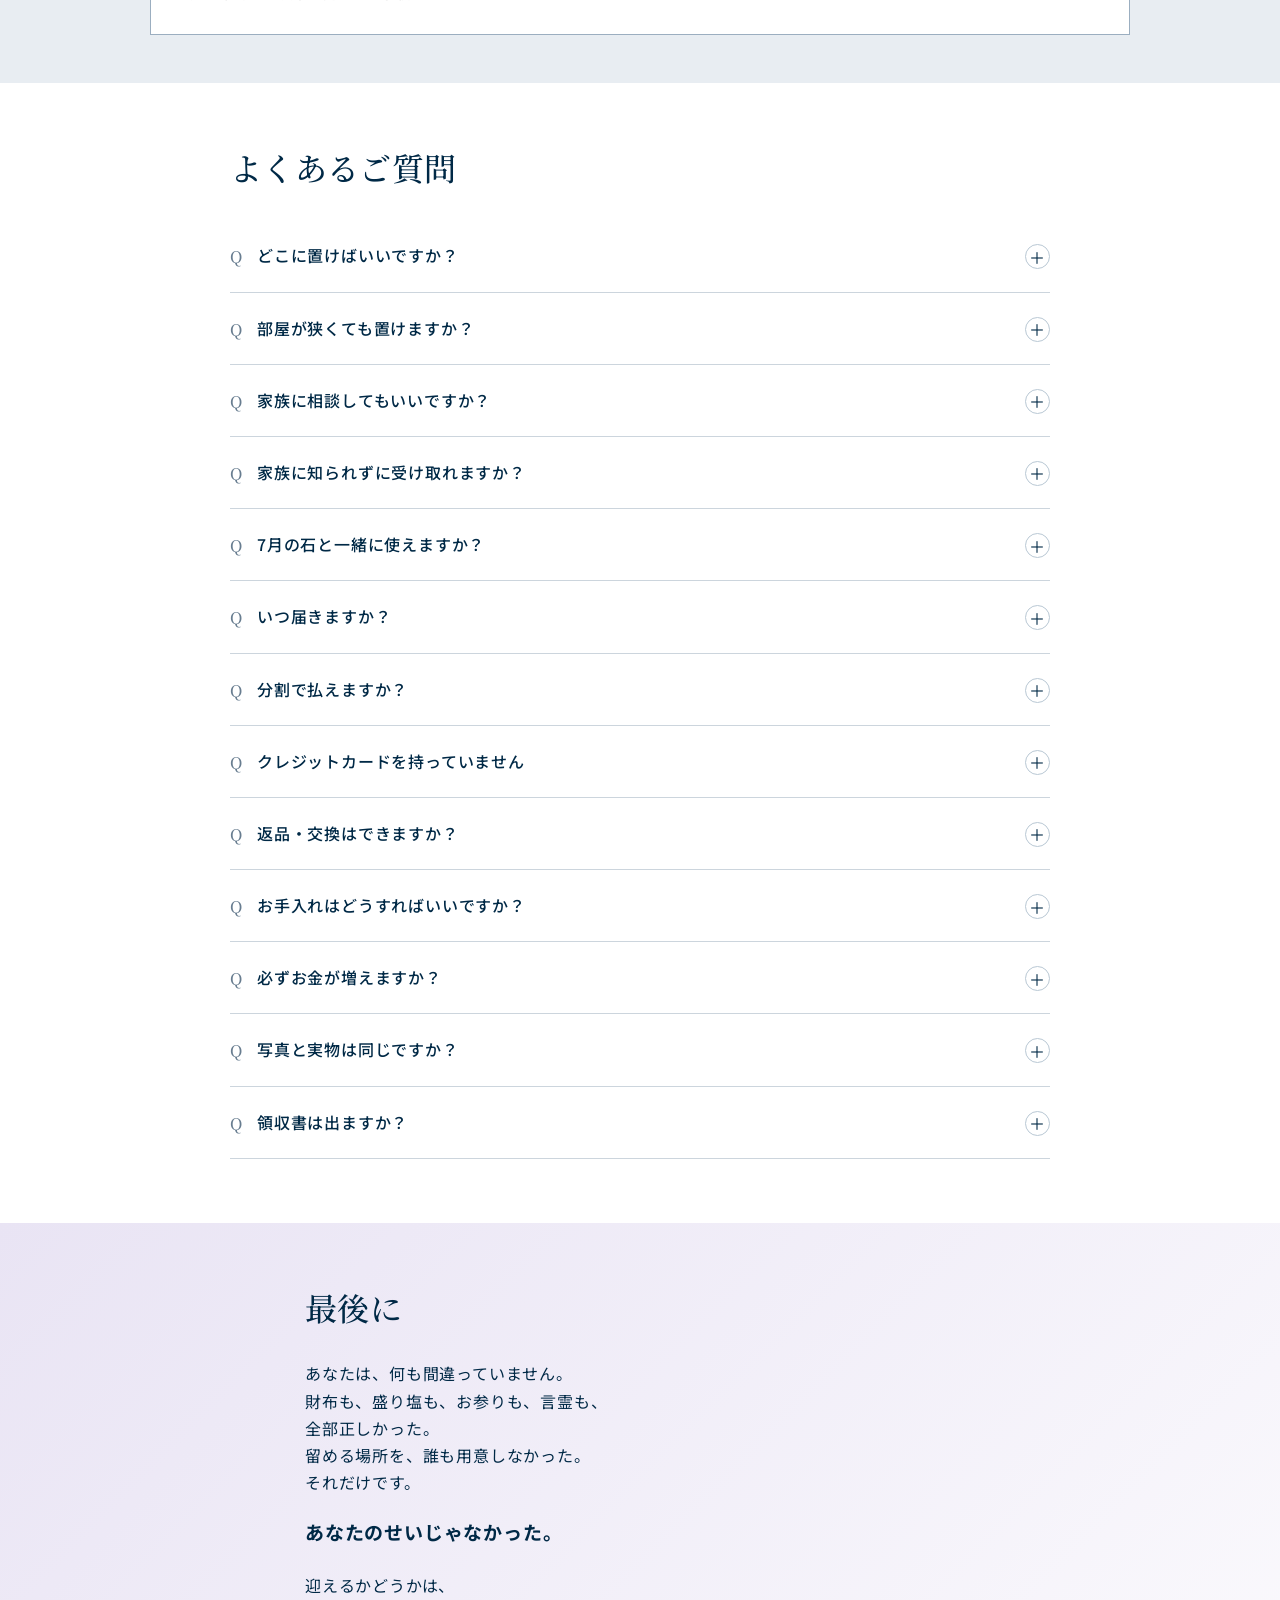
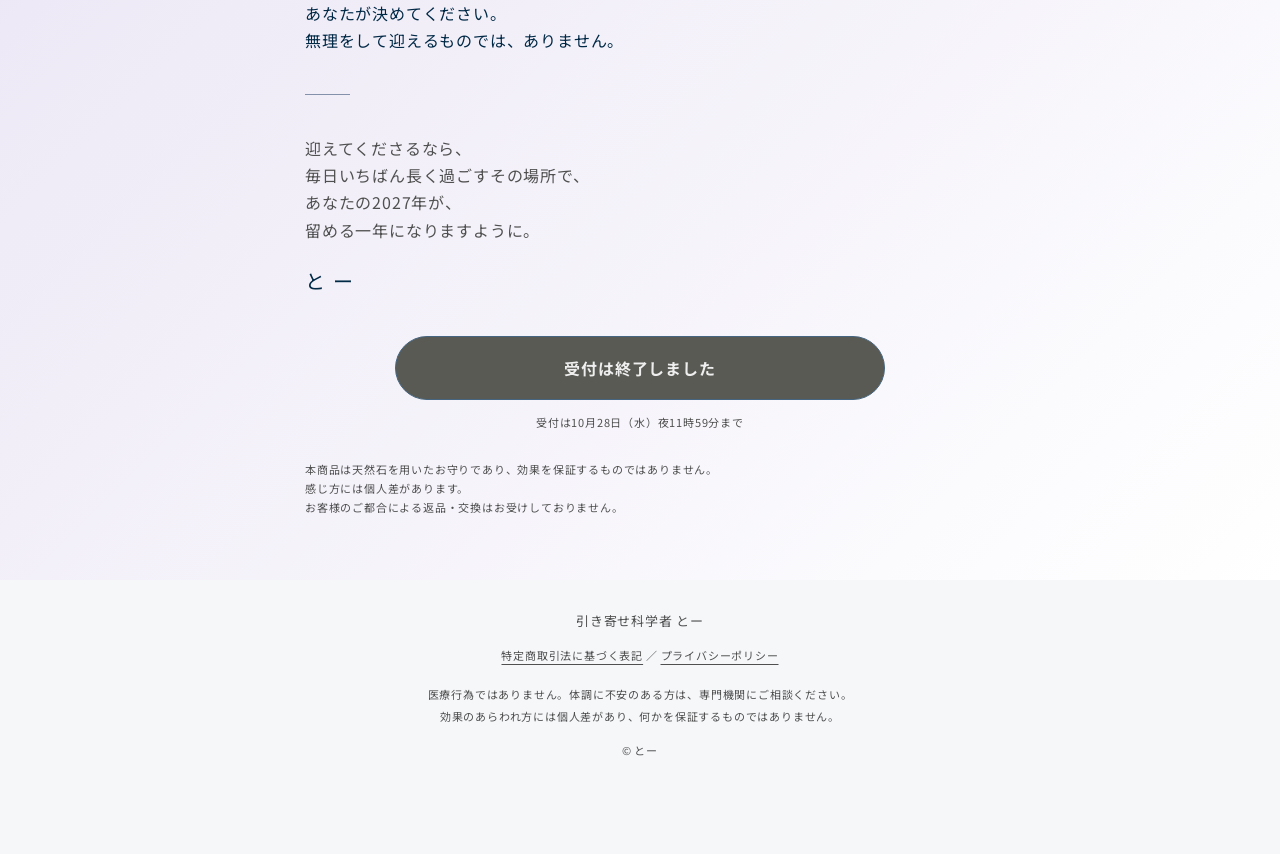
==== commit c71bcbca: "Remove stand from included items" ====
--- a/index.html
+++ b/index.html
@@ -123,7 +123,7 @@
     <table class="spec rv">
       <tr><th>素材</th><td>天然シトリン・黄水晶（ブラジル産）</td></tr>
       <tr><th>大きさ</th><td>直径 約5cm ／ 約170g<br>手のひらに乗る大きさです</td></tr>
-      <tr><th>届くもの</th><td>球・台座・とーからの手紙</td></tr>
+      <tr><th>届くもの</th><td>球・とーからの手紙</td></tr>
       <tr><th>選び方</th><td>とーが一つずつ選んでお届けします</td></tr>
       <tr><th>お届け</th><td>ご注文確定後、1ヶ月以内を目安に発送<br>（追跡番号をお知らせします）</td></tr>
     </table>
